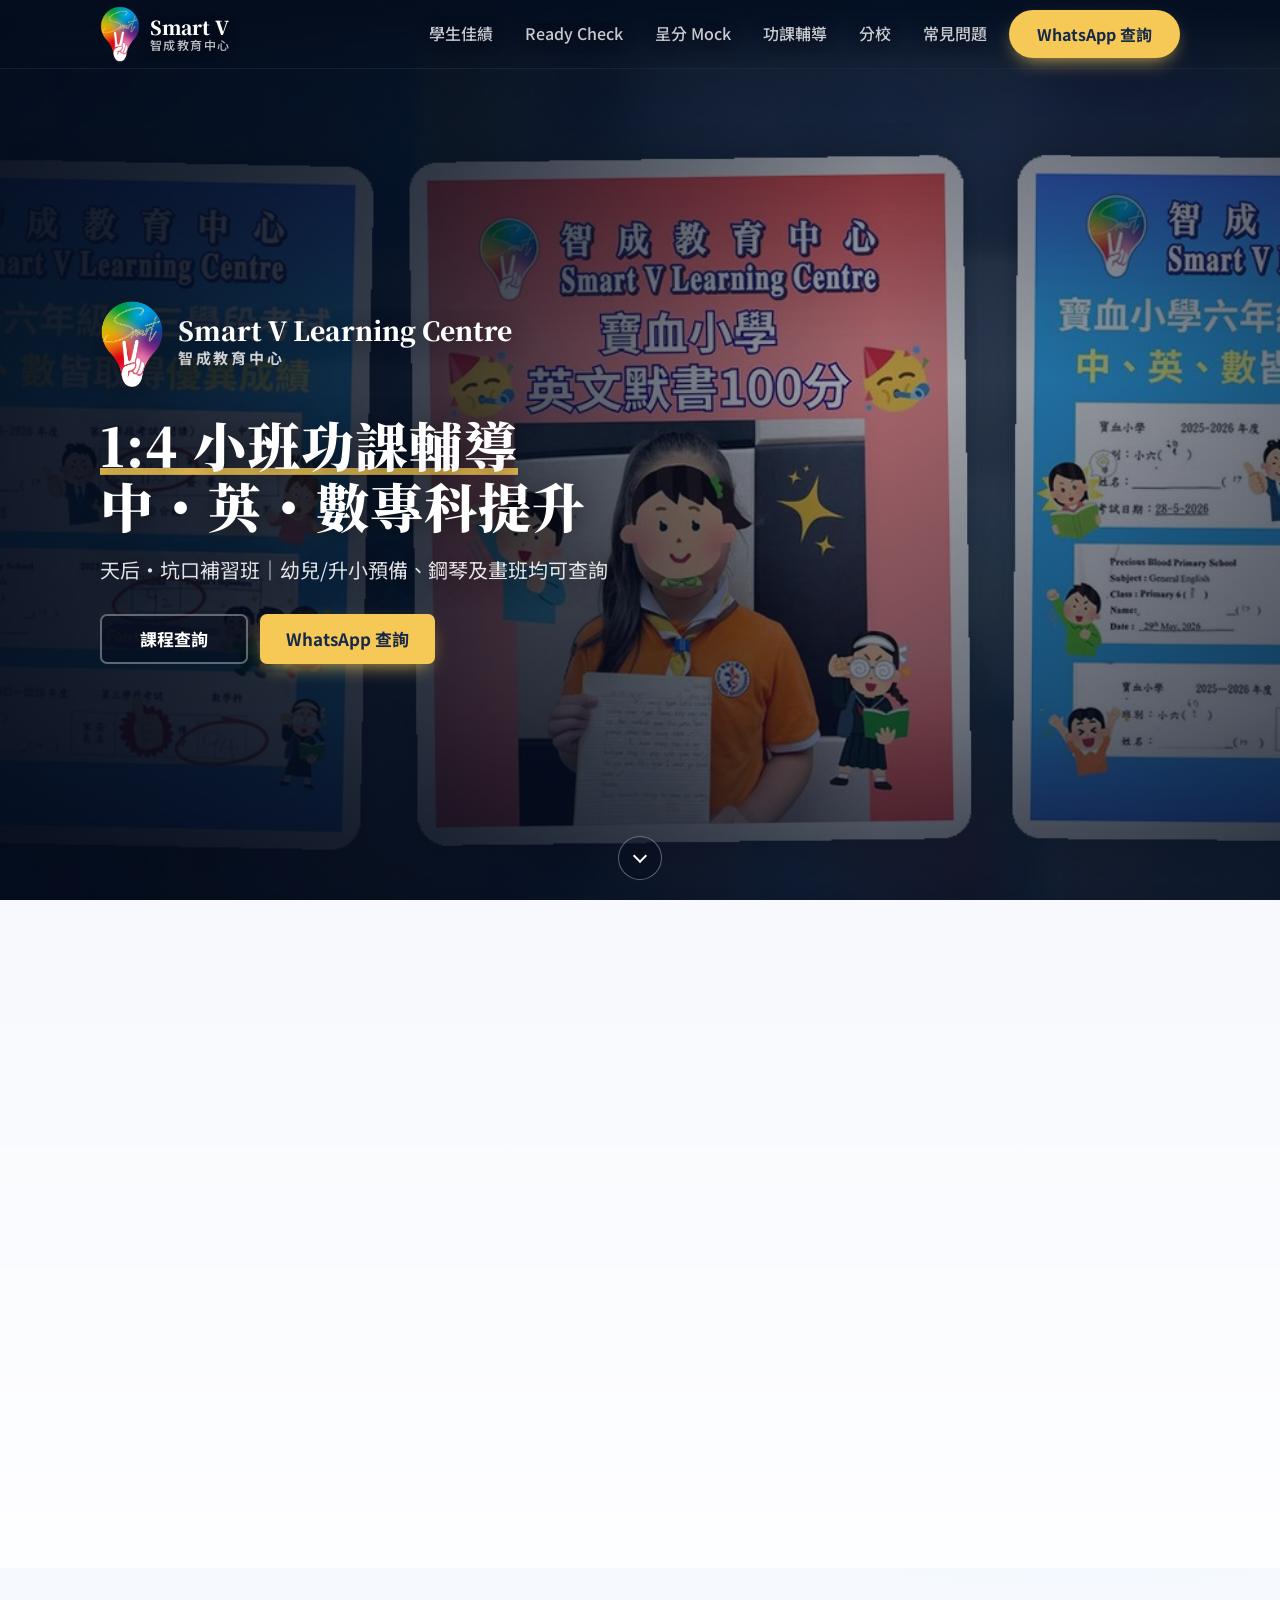
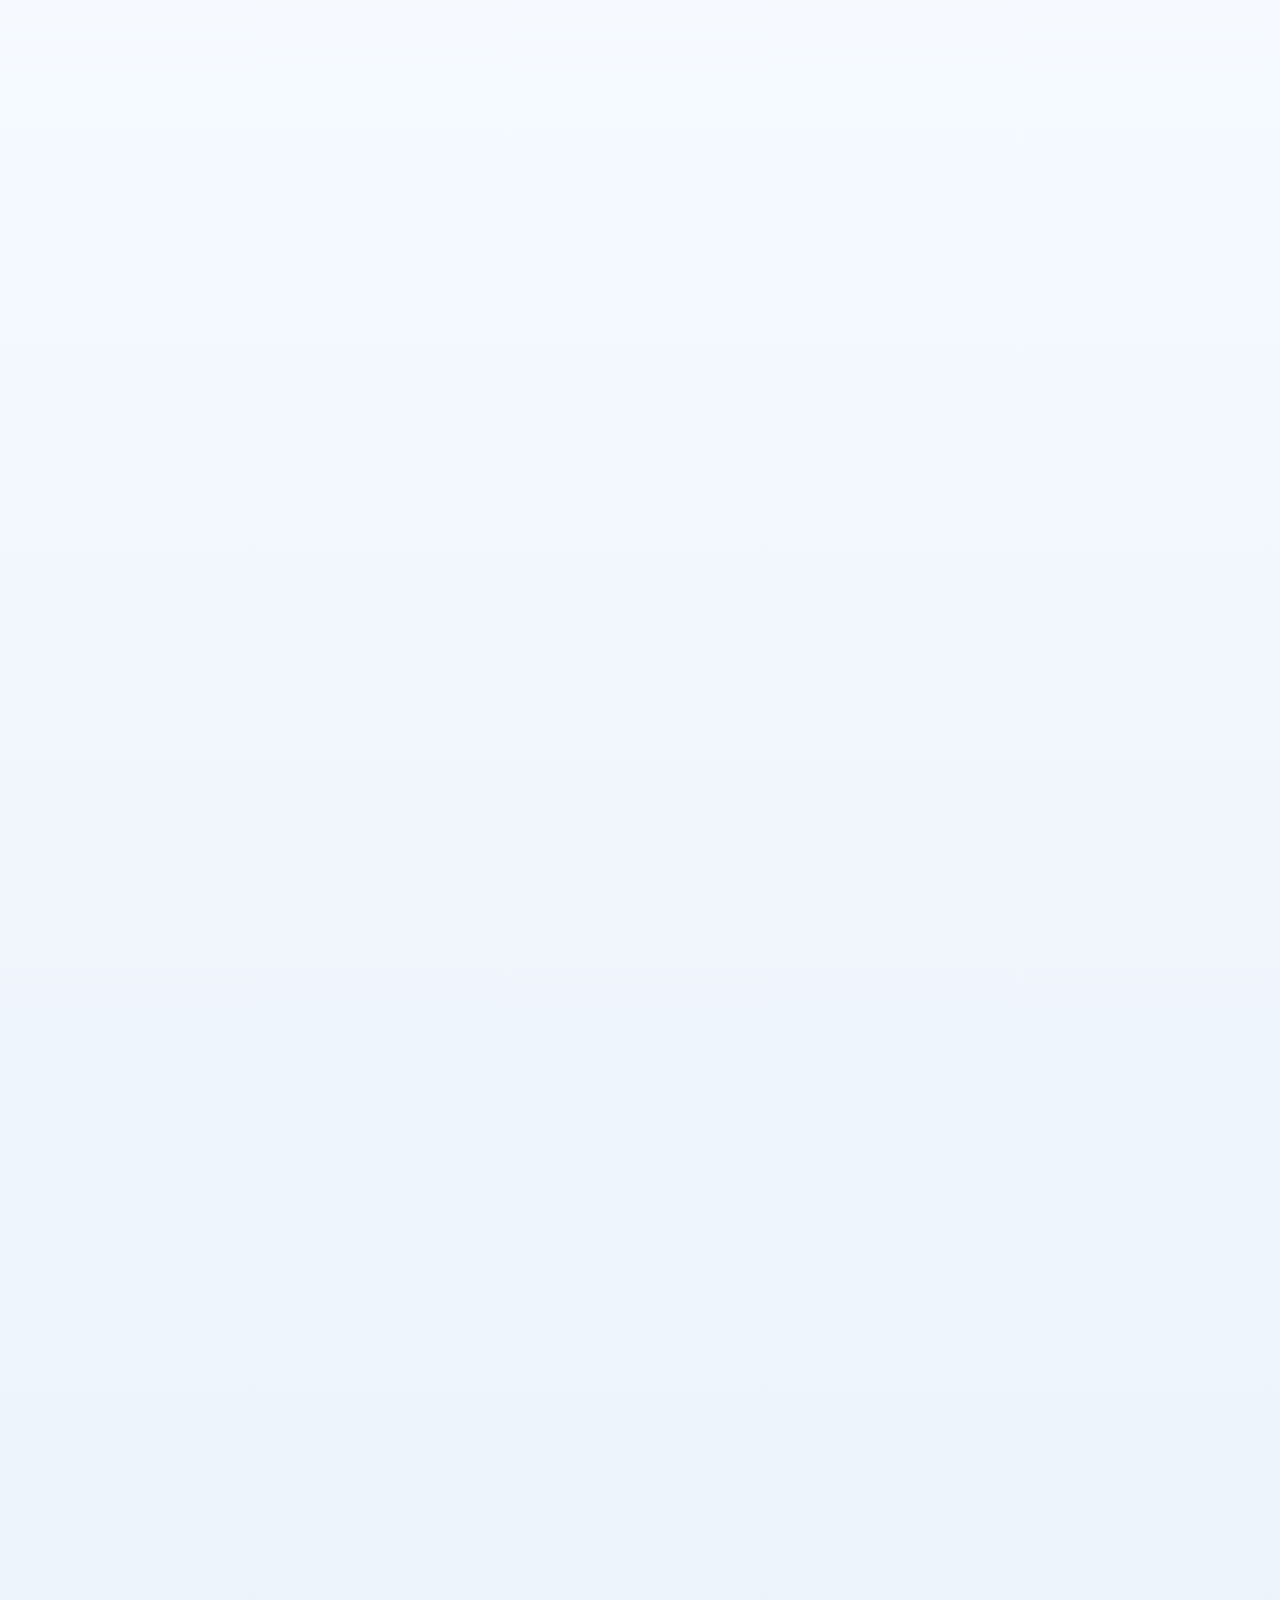
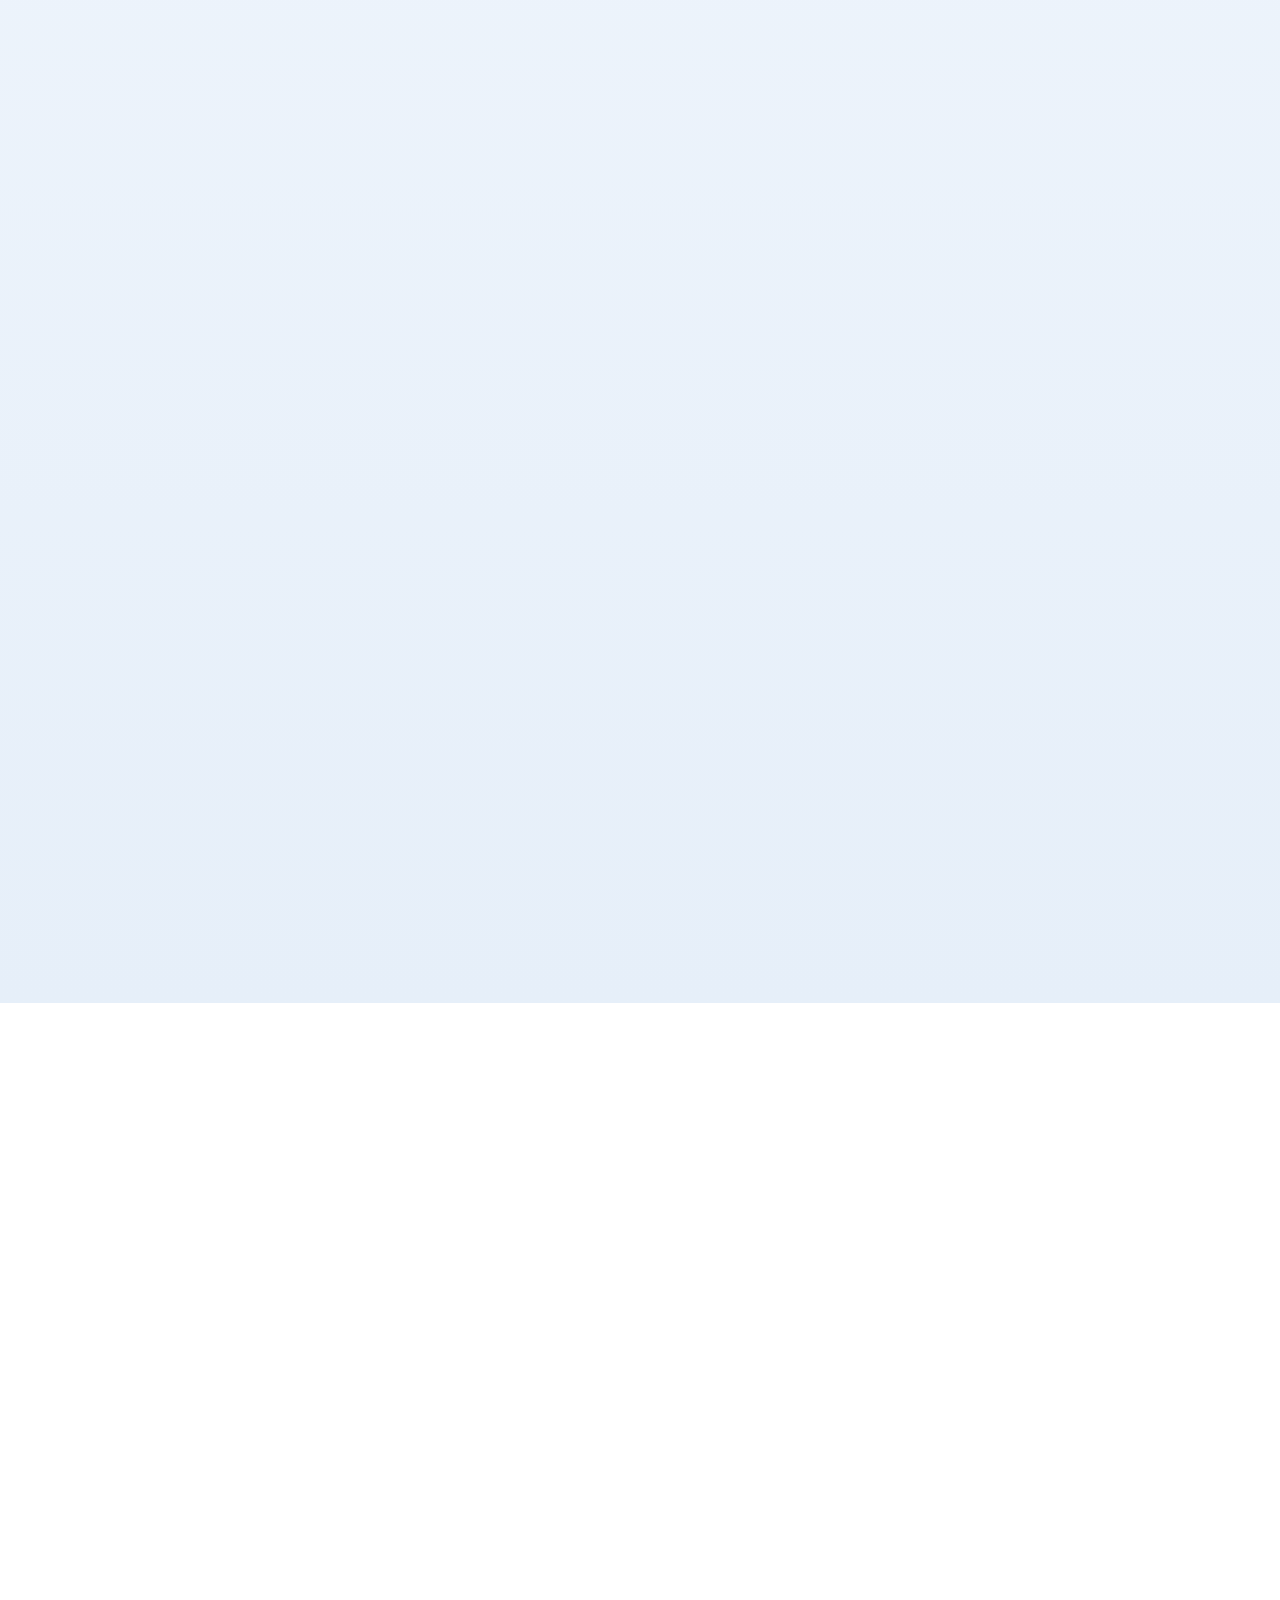
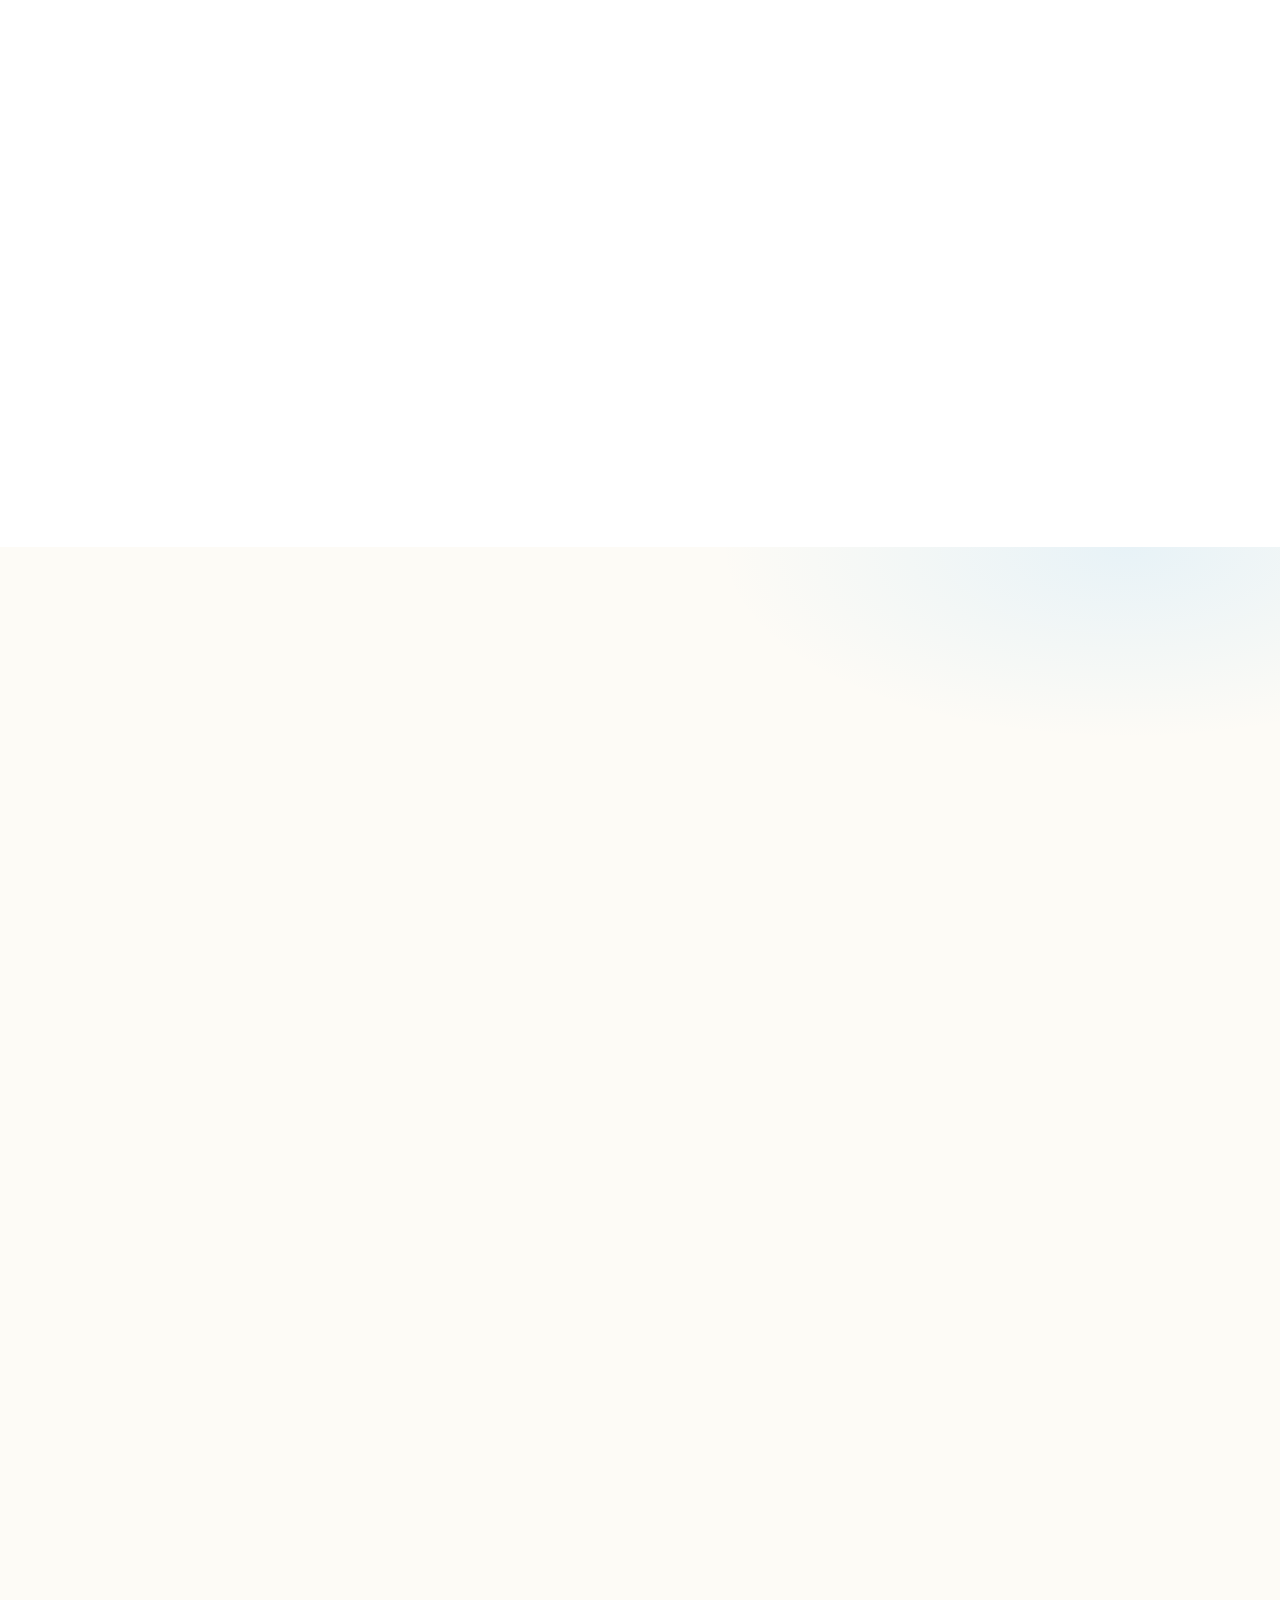
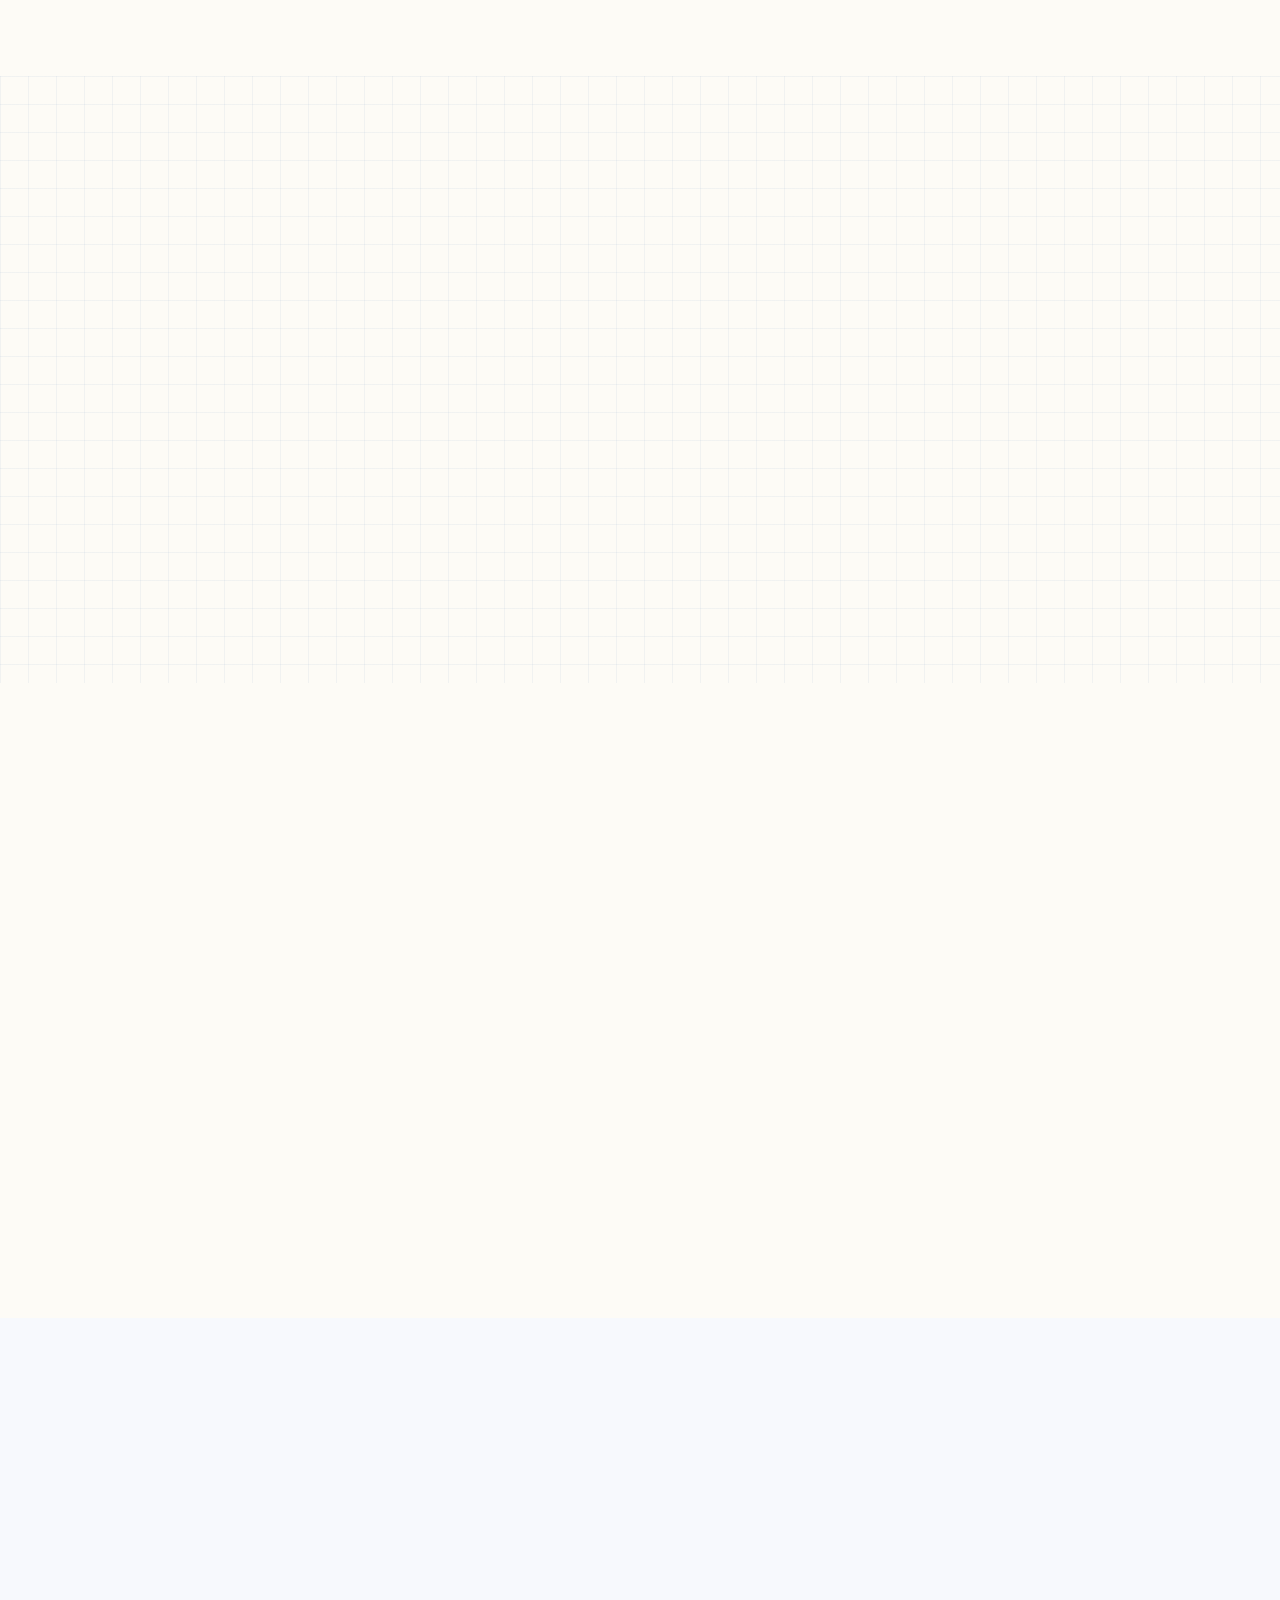
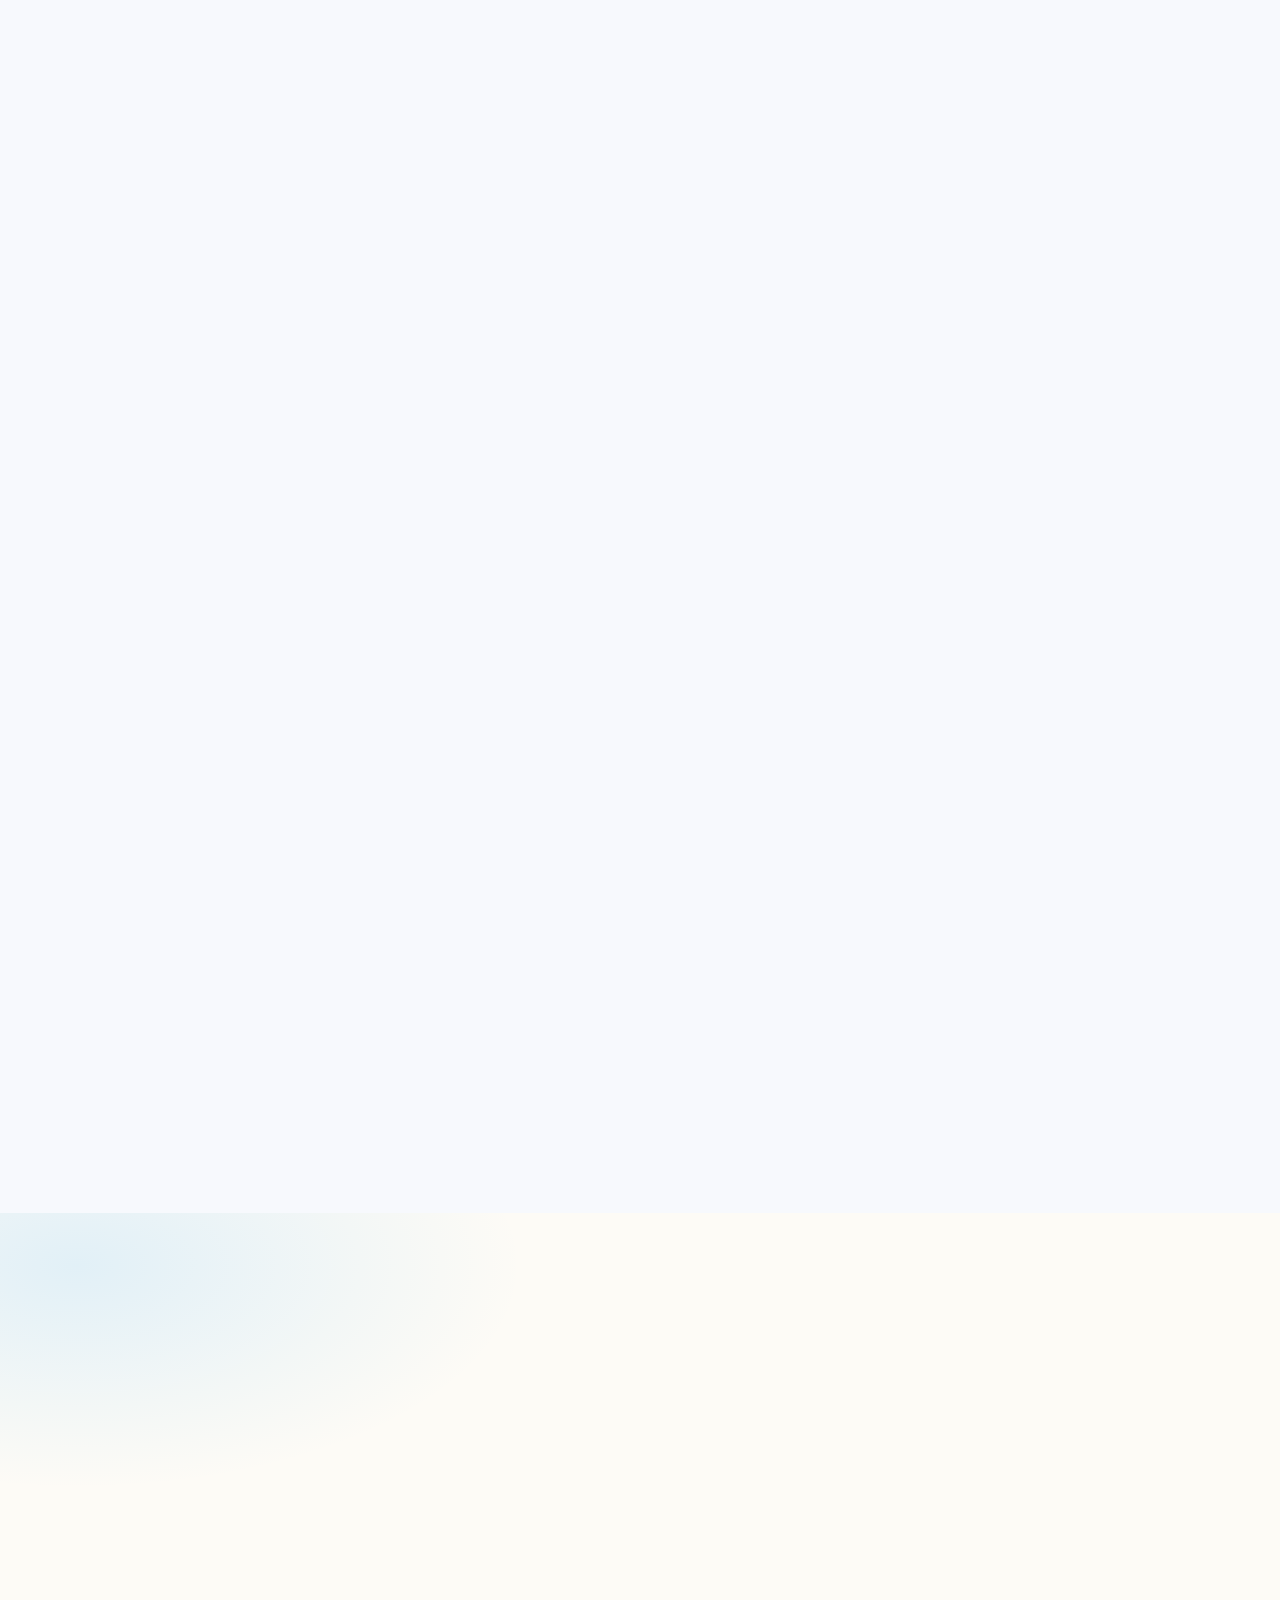
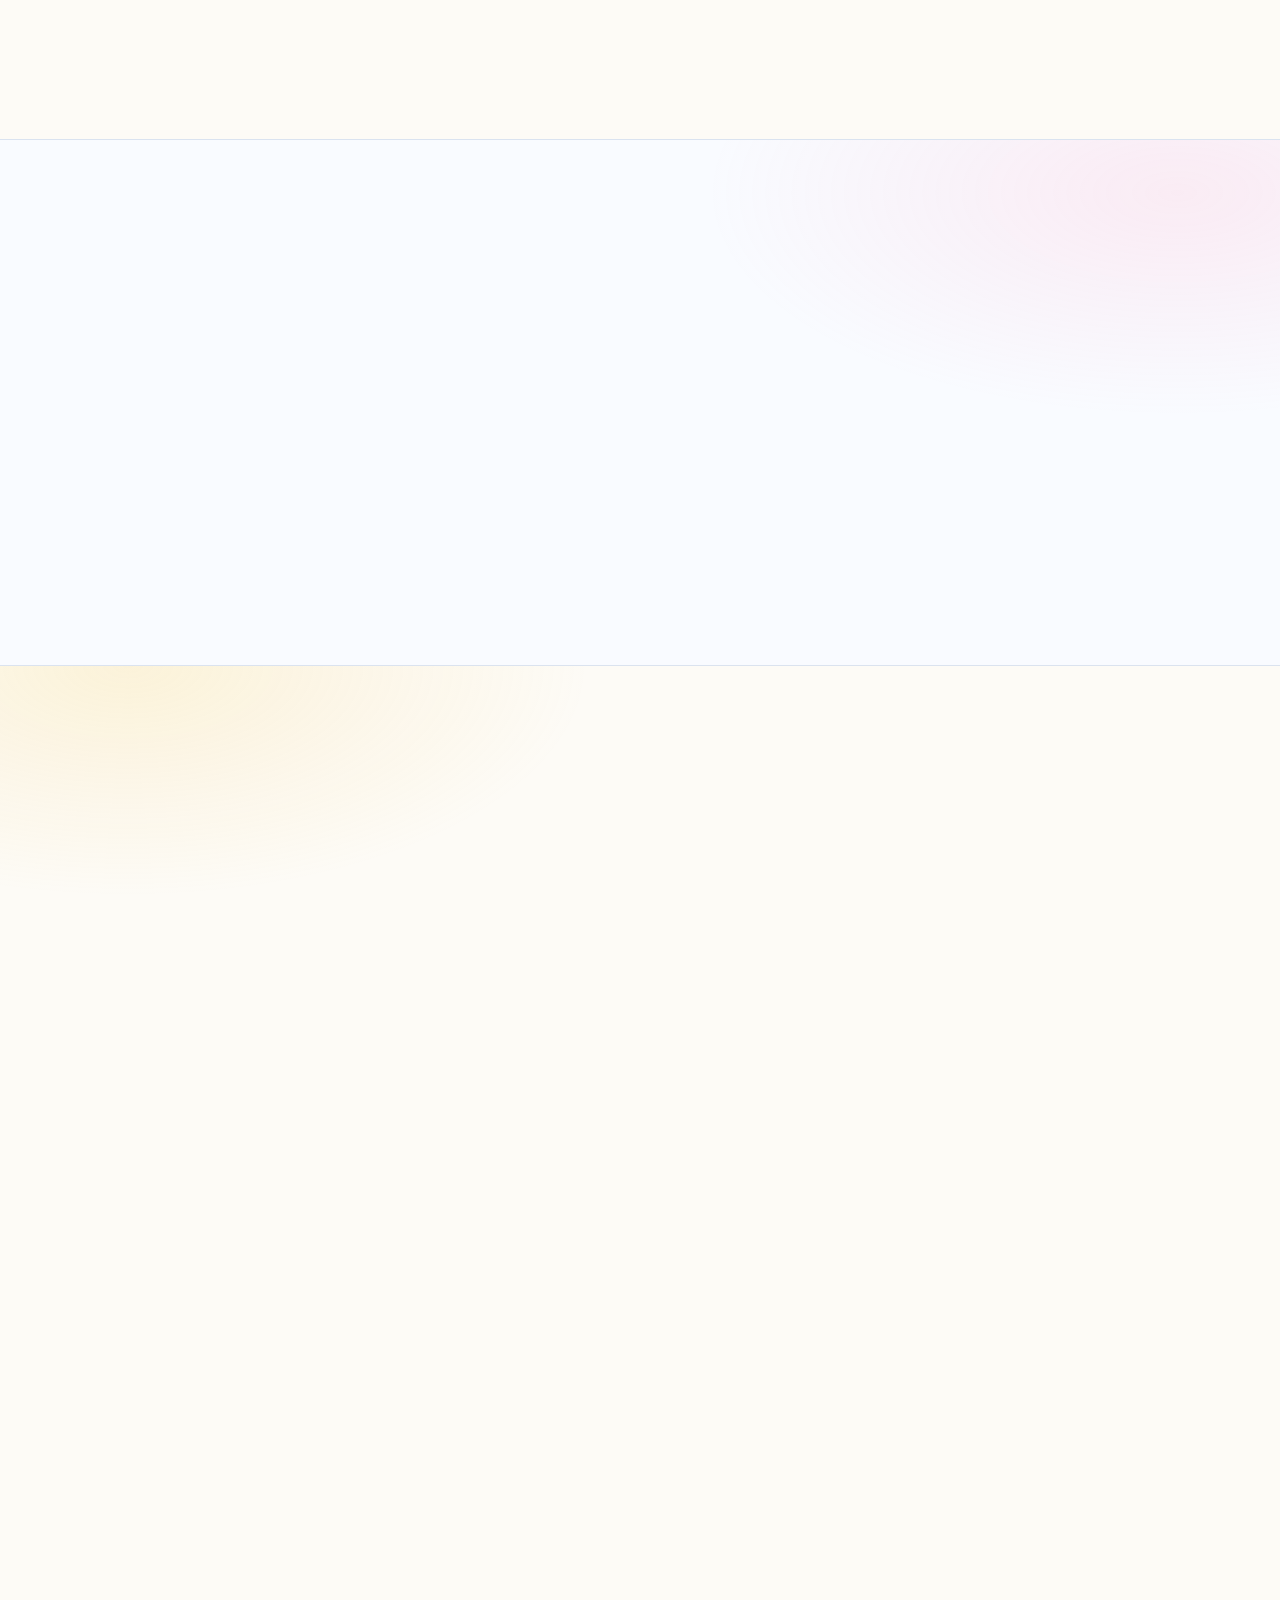
==== index.html @ 535c6827 "Blur student name in attitude testimonial" ====
<!DOCTYPE html>
<html lang="zh-Hant">
<head>
  <meta charset="UTF-8" />
  <meta http-equiv="Content-Type" content="text/html; charset=utf-8" />
  <meta name="viewport" content="width=device-width, initial-scale=1" />
  <title>天后/坑口補習社｜Smart V 智成教育中心</title>
  <meta name="description" content="天后補習社 Smart V 智成教育中心：天后、炮台山、北角及坑口 1:4 小班，小學全科功課輔導班、中英數專科、默書測驗跟進、升小銜接、呈分試 Mock 及升班 Ready Check。天后站 A2 出口 5 分鐘，家長可 WhatsApp 查詢試堂或學習力檢測。" />
  <meta name="theme-color" content="#15539e" />
  <link rel="canonical" href="https://smartv.hk/" />
  <link rel="alternate" type="text/plain" href="https://smartv.hk/llms.txt" title="Smart V LLM reference" />
  <link rel="icon" href="favicon.ico?v=logo-20260617" sizes="any" />
  <link rel="icon" type="image/png" sizes="32x32" href="favicon-32x32.png?v=logo-20260617" />
  <link rel="icon" type="image/png" sizes="16x16" href="favicon-16x16.png?v=logo-20260617" />
  <link rel="apple-touch-icon" href="apple-touch-icon.png?v=logo-20260617" />
  <meta property="og:type" content="website" />
  <meta property="og:site_name" content="Smart V 智成教育中心" />
  <meta property="og:title" content="天后/坑口補習社｜Smart V 智成教育中心" />
  <meta property="og:description" content="天后、炮台山、北角及坑口 Smart V 1:4 小班補習，跟進功課、默書測驗、中英數專科、升班 Ready Check 及呈分試 Mock。WhatsApp 即可查詢。" />
  <meta property="og:url" content="https://smartv.hk/" />
  <meta property="og:locale" content="zh_HK" />
  <meta property="og:image" content="https://smartv.hk/assets/motion/results-full-viewport-ultrasmooth-20260610-poster.jpg?v=claude-v8-20260612" />
  <meta name="twitter:card" content="summary_large_image" />
  <meta name="twitter:title" content="天后/坑口補習社｜Smart V 智成教育中心" />
  <meta name="twitter:description" content="天后、炮台山、北角及坑口 Smart V 1:4 小班補習，跟進功課、默書測驗、中英數專科、升班 Ready Check 及呈分試 Mock。WhatsApp 即可查詢。" />
  <meta name="twitter:image" content="https://smartv.hk/assets/motion/results-full-viewport-ultrasmooth-20260610-poster.jpg?v=claude-v8-20260612" />

  <link rel="preload" as="image" href="assets/motion/results-full-viewport-ultrasmooth-20260610-poster.webp?v=results-full-viewport-ultrasmooth-v1-20260610" fetchpriority="high" />
  <link rel="preconnect" href="https://fonts.googleapis.com" />
  <link rel="preconnect" href="https://fonts.gstatic.com" crossorigin />
  <link href="https://fonts.googleapis.com/css2?family=Noto+Sans+TC:wght@400;500;700&family=Noto+Serif+TC:wght@700;900&display=swap" rel="stylesheet" />
  <link rel="stylesheet" href="css/styles.css?v=privacy-20260618-0431" />
  <script type="application/ld+json">
{
    "@context": "https://schema.org",
    "@type": "EducationalOrganization",
    "name": "Smart V Learning Centre 智成教育中心",
    "alternateName": "Smart V Learning Centre",
    "url": "https://smartv.hk/",
    "logo": "https://smartv.hk/assets/logo-web.webp",
    "image": "https://smartv.hk/assets/motion/results-full-viewport-ultrasmooth-20260610-poster.jpg",
    "email": "smartvlearningcentre@gmail.com",
    "description": "天后及坑口 1:4 小班補習：中小學功課輔導班、中英數專科班、默書測驗跟進、升小銜接、升班 Ready Check、呈分試 Mock、鋼琴班及畫班。",
    "sameAs": [
        "https://www.facebook.com/share/1ERd9NnAhZ/?mibextid=wwXIfr",
        "https://www.instagram.com/smartvlearningcentre"
    ],
    "knowsAbout": [
        "小班補習",
        "中小學功課輔導",
        "中英數專科班",
        "默書測驗跟進",
        "升班 Ready Check",
        "呈分試 Mock",
        "升小預備班",
        "幼兒教育",
        "鋼琴班",
        "畫班"
    ],
    "location": [
        {
            "@type": "LocalBusiness",
            "name": "Smart V 智成教育中心（天后分校）",
            "telephone": "+85251133667",
            "url": "https://smartv.hk/#branches",
            "address": {
                "@type": "PostalAddress",
                "streetAddress": "電氣道 108 號冠貿商業大廈 5 樓 501 室",
                "addressLocality": "天后",
                "addressRegion": "香港島",
                "addressCountry": "HK"
            },
            "geo": {
                "@type": "GeoCoordinates",
                "latitude": 22.2850533,
                "longitude": 114.1918435
            },
            "areaServed": [
                "天后",
                "炮台山",
                "北角",
                "銅鑼灣",
                "大坑",
                "Tin Hau",
                "Causeway Bay",
                "Tai Hang",
                "Fortress Hill",
                "North Point"
            ],
            "@id": "https://smartv.hk/#tin-hau-branch",
            "description": "Smart V 智成教育中心天后分校，服務天后、炮台山、北角、銅鑼灣及大坑一帶小學生家庭。",
            "image": "https://smartv.hk/assets/motion/results-full-viewport-ultrasmooth-20260610-poster.jpg",
            "priceRange": "按年級及班別而定，請 WhatsApp 查詢",
            "inLanguage": "zh-Hant-HK",
            "hasMap": "https://www.google.com/maps/search/?api=1&query=%E9%A6%99%E6%B8%AF%E5%A4%A9%E5%90%8E%E9%9B%BB%E6%B0%A3%E9%81%93108%E8%99%9F%E5%86%A0%E8%B2%BF%E5%95%86%E6%A5%AD%E5%A4%A7%E5%BB%88",
            "keywords": "天后補習社, 炮台山補習, 北角小學功課輔導, 1:4 小班補習"
        },
        {
            "@type": "LocalBusiness",
            "name": "Smart V 智成教育中心（坑口分校）",
            "telephone": "+85263300447",
            "url": "https://smartv.hk/#branches",
            "address": {
                "@type": "PostalAddress",
                "streetAddress": "培成里 10 號明德商場地下 35 及 38 號舖",
                "addressLocality": "坑口",
                "addressRegion": "新界",
                "addressCountry": "HK"
            },
            "geo": {
                "@type": "GeoCoordinates",
                "latitude": 22.3172,
                "longitude": 114.2645
            },
            "areaServed": [
                "坑口",
                "將軍澳",
                "寶琳",
                "調景嶺",
                "Hang Hau",
                "Tseung Kwan O",
                "Po Lam",
                "Tiu Keng Leng"
            ],
            "@id": "https://smartv.hk/#hang-hau-branch",
            "description": "Smart V 智成教育中心坑口分校，服務坑口、將軍澳、寶琳及調景嶺一帶小學生家庭。",
            "image": "https://smartv.hk/assets/v2/new-shops.jpg",
            "priceRange": "按年級及班別而定，請 WhatsApp 查詢",
            "inLanguage": "zh-Hant-HK",
            "hasMap": "https://www.google.com/maps/search/?api=1&query=%E5%9D%91%E5%8F%A3%E5%9F%B9%E6%88%90%E9%87%8C10%E8%99%9F%E6%98%8E%E5%BE%B7%E5%95%86%E5%A0%B4",
            "keywords": "坑口補習社, 將軍澳補習, 坑口小學功課輔導, 1:4 小班補習"
        }
    ],
    "@id": "https://smartv.hk/#organization",
    "inLanguage": "zh-Hant-HK",
    "telephone": [
        "+85251133667",
        "+85263300447"
    ],
    "priceRange": "按年級及班別而定，請 WhatsApp 查詢",
    "contactPoint": [
        {
            "@type": "ContactPoint",
            "telephone": "+85251133667",
            "contactType": "customer service",
            "areaServed": [
                "天后",
                "炮台山",
                "北角",
                "銅鑼灣"
            ],
            "availableLanguage": [
                "zh-Hant",
                "en"
            ]
        },
        {
            "@type": "ContactPoint",
            "telephone": "+85263300447",
            "contactType": "customer service",
            "areaServed": [
                "坑口",
                "將軍澳",
                "寶琳",
                "調景嶺"
            ],
            "availableLanguage": [
                "zh-Hant",
                "en"
            ]
        }
    ],
    "makesOffer": [
        {
            "@type": "Offer",
            "itemOffered": {
                "@type": "Service",
                "name": "1:4 小班功課輔導"
            }
        },
        {
            "@type": "Offer",
            "itemOffered": {
                "@type": "Service",
                "name": "中英數專科班"
            }
        },
        {
            "@type": "Offer",
            "itemOffered": {
                "@type": "Service",
                "name": "升班 Ready Check"
            }
        },
        {
            "@type": "Offer",
            "itemOffered": {
                "@type": "Service",
                "name": "呈分試 Mock"
            }
        },
        {
            "@type": "Offer",
            "itemOffered": {
                "@type": "Service",
                "name": "升小預備班"
            }
        }
    ]
}
  </script>
  <script type="application/ld+json">
{
    "@context": "https://schema.org",
    "@type": "FAQPage",
    "mainEntity": [
      {
        "@type": "Question",
        "name": "一對四小班是怎樣的？",
        "acceptedAnswer": {
          "@type": "Answer",
          "text": "一位導師同時指導四位學生，每堂均可逐一跟進每位學生的功課、默書及測考重點，兼顧個別需要與課堂效率。"
        }
      },
      {
        "@type": "Question",
        "name": "收讀哪些年級？",
        "acceptedAnswer": {
          "@type": "Answer",
          "text": "K1 至中六，涵蓋幼兒班、升小預備班、中小學功課輔導班，以及中、英、數專科班。"
        }
      },
      {
        "@type": "Question",
        "name": "天后與坑口分校的課程一樣嗎？",
        "acceptedAnswer": {
          "@type": "Answer",
          "text": "兩間分校課程一致，可就近選擇天后或坑口分校；鋼琴班及畫班兩校同樣歡迎查詢。"
        }
      },
      {
        "@type": "Question",
        "name": "如何安排試堂或查詢收費？",
        "acceptedAnswer": {
          "@type": "Answer",
          "text": "時間及收費按年級與班別而定。歡迎 WhatsApp 天后分校 5113 3667 或坑口分校 6330 0447，由老師為你解答並安排合適的試堂時段。"
        }
      },
      {
        "@type": "Question",
        "name": "升班 Ready Check 適合甚麼家庭？",
        "acceptedAnswer": {
          "@type": "Answer",
          "text": "Ready Check 適合天后、炮台山、北角及坑口一帶小學生家庭，想在暑假或開學前了解閱讀、運算、默書及功課習慣上的弱項，再決定是否需要補習。"
        }
      },
      {
        "@type": "Question",
        "name": "呈分試 Mock 會做甚麼？",
        "acceptedAnswer": {
          "@type": "Answer",
          "text": "呈分試 Mock 以中、英、數、常能力診斷為主，適合 P5 至 P6 學生檢視答題習慣、時間分配及常見失分位，之後由老師建議溫習方向。"
        }
      },
      {
        "@type": "Question",
        "name": "功課輔導班會否跟進默書和測驗？",
        "acceptedAnswer": {
          "@type": "Answer",
          "text": "會。1:4 小班功課輔導除了完成功課，也會按學校範圍跟進默書、測驗及考試溫習，天后及坑口分校均可 WhatsApp 查詢。"
        }
      }
    ]
  }
  </script>
  <script type="application/ld+json">
{
    "@context": "https://schema.org",
    "@graph": [
      {
        "@type": "Service",
        "name": "天后升班 Ready Check 小學生學習力檢測",
        "serviceType": "小學生升班學習力檢測",
        "provider": {
          "@type": "EducationalOrganization",
          "name": "Smart V Learning Centre 智成教育中心",
          "url": "https://smartv.hk/"
        },
        "areaServed": [
          "天后",
          "炮台山",
          "北角",
          "坑口",
          "將軍澳"
        ],
        "url": "https://smartv.hk/#ready-check",
        "description": "為小學生在暑假或開學前檢視閱讀、運算、默書及功課習慣，協助家長了解是否需要補習或跟進。"
      },
      {
        "@type": "Service",
        "name": "天后呈分試 Mock 中英數常呈分能力診斷",
        "serviceType": "呈分試能力診斷",
        "provider": {
          "@type": "EducationalOrganization",
          "name": "Smart V Learning Centre 智成教育中心",
          "url": "https://smartv.hk/"
        },
        "areaServed": [
          "天后",
          "炮台山",
          "北角",
          "港島東",
          "坑口",
          "將軍澳"
        ],
        "url": "https://smartv.hk/#mock",
        "description": "為 P5 至 P6 學生檢視中、英、數、常答題習慣、時間分配及常見失分位，提供呈分試前溫習方向。"
      },
      {
        "@type": "Service",
        "name": "天后/炮台山/北角/坑口 1:4 小班功課輔導與默書測驗跟進",
        "serviceType": "小學功課輔導",
        "provider": {
          "@type": "EducationalOrganization",
          "name": "Smart V Learning Centre 智成教育中心",
          "url": "https://smartv.hk/"
        },
        "areaServed": [
          "天后",
          "炮台山",
          "北角",
          "坑口",
          "將軍澳"
        ],
        "url": "https://smartv.hk/#homework",
        "description": "1:4 小班跟進小學生每日功課、默書、測驗及考試溫習，天后及坑口分校均可查詢。"
      }
    ]
  }
  </script>
</head>
<body>
  <a class="skip-link" href="#main">跳至主要內容</a>

  <header class="nav" id="nav">
    <div class="container nav__inner">
      <a class="brand" href="#main" aria-label="Smart V Learning Centre 首頁">
        <img class="brand__logo" src="assets/logo-web.webp?v=claude-v7-20260610" alt="Smart V Learning Centre 標誌" width="40" height="55" />
        <span class="brand__text">Smart V<small>智成教育中心</small></span>
      </a>

      <nav class="nav__links" aria-label="主選單">
        <a href="#proof">學生佳績</a>
        <a href="#ready-check">Ready Check</a>
        <a href="#mock">呈分 Mock</a>
        <a href="#homework">功課輔導</a>
        <a href="#branches">分校</a>
        <a href="#faq">常見問題</a>
      </nav>

      <a class="btn btn--sun nav__cta" href="https://wa.me/85251133667?text=%E4%BD%A0%E5%A5%BD%EF%BC%8C%E6%88%91%E6%83%B3%E6%9F%A5%E8%A9%A2%20Smart%20V%20%E8%AA%B2%E7%A8%8B%E8%A9%B3%E6%83%85%E5%8F%8A%E8%A9%A6%E5%A0%82%E3%80%82" target="_blank" rel="noopener">WhatsApp 查詢</a>
      <button class="nav__toggle" id="navToggle" type="button" aria-label="開啟選單" aria-expanded="false" aria-controls="navMobile">
        <span></span><span></span><span></span>
      </button>
    </div>
    <span class="nav__ruler" id="navRuler" aria-hidden="true"></span>
    <div class="nav__mobile" id="navMobile">
      <a href="#proof">學生佳績</a>
      <a href="#ready-check">升班 Ready Check</a>
      <a href="#mock">呈分試 Mock</a>
      <a href="#homework">1:4 功課輔導</a>
      <a href="#branches">分校</a>
      <a href="#faq">常見問題</a>
      <a class="btn btn--sun" href="https://wa.me/85251133667?text=%E4%BD%A0%E5%A5%BD%EF%BC%8C%E6%88%91%E6%83%B3%E6%9F%A5%E8%A9%A2%20Smart%20V%20%E8%AA%B2%E7%A8%8B%E8%A9%B3%E6%83%85%E5%8F%8A%E8%A9%A6%E5%A0%82%E3%80%82" target="_blank" rel="noopener">WhatsApp 查詢</a>
    </div>
  </header>

  <main id="main">
    <!-- 1. Front page: full-viewport achievement-post strip video hero -->
    <section class="hero hero--cycle" aria-labelledby="heroTitle">
      <div class="hero__ambient hero__ambient--cycle" id="heroAmbient" aria-hidden="true">
        <video id="heroMotion" muted loop autoplay playsinline preload="metadata"
          poster="assets/motion/results-full-viewport-ultrasmooth-20260610-poster.webp?v=results-full-viewport-ultrasmooth-v1-20260610" tabindex="-1">
          <source media="(max-width: 700px)" data-src="assets/motion/results-full-viewport-mobile-ultrasmooth-20260610.mp4?v=claude-v16-20260612" type="video/mp4" />
          <source data-src="assets/motion/results-full-viewport-ultrasmooth-20260610.mp4?v=claude-v8-20260612" type="video/mp4" />
        </video>
        <div class="hero__veil"></div>
      </div>

      <div class="container hero__grid hero__grid--single">
        <div class="hero__copy hero__copy--overlay">
          <div class="hero__brand-lockup" data-hero>
            <img class="hero__logo" src="assets/logo-web.webp?v=claude-v7-20260610" alt="Smart V Learning Centre 智成教育中心標誌" width="88" height="121" />
            <div class="hero__brand-copy">
              <p>Smart V Learning Centre</p>
              <strong>智成教育中心</strong>
            </div>
          </div>
          <div class="hero__course-info" data-hero>
            <h1 id="heroTitle" class="hero__title">
              <span class="u-sweep">1:4 小班功課輔導</span><br />中・英・數專科提升
            </h1>
            <p>天后・坑口補習班｜幼兒/升小預備、鋼琴及畫班均可查詢</p>
          </div>
          <div class="hero__actions" data-hero>
            <a class="btn btn--ghost btn--lg" href="#programmes">課程查詢</a>
            <a class="btn btn--sun btn--lg" href="https://wa.me/85251133667?text=%E4%BD%A0%E5%A5%BD%EF%BC%8C%E6%88%91%E6%83%B3%E6%9F%A5%E8%A9%A2%20Smart%20V%20%E8%AA%B2%E7%A8%8B%E8%A9%B3%E6%83%85%E5%8F%8A%E8%A9%A6%E5%A0%82%E3%80%82" target="_blank" rel="noopener">WhatsApp 查詢</a>
          </div>
        </div>
      </div>

      <a class="hero__cue" href="#proof" aria-label="向下瀏覽學生佳績"><span></span></a>
    </section>

<!-- 1b. Citable answer for AI and parent search -->
<section class="answer-strip" id="smartv-answer" aria-labelledby="smartvAnswerTitle">
  <div class="container">
    <div class="answer-card" data-reveal>
      <div>
        <p class="kicker">家長快速答案</p>
        <h2 id="smartvAnswerTitle">Smart V 是甚麼？</h2>
      </div>
      <p class="answer-card__text">Smart V 智成教育中心在天后及坑口提供 1:4 小班小學全科功課輔導班、中英數專科、默書測驗跟進、升小銜接、呈分試預備及升班 Ready Check。天后分校（天后站 A2 出口 5 分鐘）服務天后、炮台山、北角、銅鑼灣及大坑一帶家庭；坑口分校服務將軍澳區。家長可 WhatsApp 查詢試堂或預約學習力檢測。</p>
      <a class="btn btn--blue" href="https://wa.me/85251133667?text=%E4%BD%A0%E5%A5%BD%EF%BC%8C%E6%88%91%E6%83%B3%E9%A0%90%E7%B4%84%20Smart%20V%20Ready%20Check%20%E6%88%96%E8%A9%A6%E5%A0%82%E3%80%82" target="_blank" rel="noopener">WhatsApp 預約 Ready Check</a>
    </div>
  </div>
</section>

    <!-- 2. Proof — classroom chalkboard 佳績牆 -->
    <section class="section proof chalk-scene" id="proof" aria-labelledby="proofTitle">
      <div class="container">
        <p class="sr-only">學生佳績</p>
        <div class="chalkboard">
          <div class="chalkboard__inner">
            <h2 id="proofTitle" class="chalk-title">佳績牆</h2>
            <p class="chalk-hint">輕按相片即可放大查看佳績</p>

            <div class="board-grid">
              <div class="board-col board-col--stars">
                <p class="chalk-label">★ 本月之星</p>
                <div class="stars">
                  <figure class="star-card">
                    <span class="star-card__magnet" aria-hidden="true"></span>
                    <button class="zoomable" type="button" data-gallery="proof" aria-label="放大檢視：天后分校本月之星，P6 第三學段中英數接近滿分">
                      <img src="[data-uri]" data-src="assets/v2/proof-latest.jpg?v=claude-v10-20260612" alt="天后分校本月之星：P6 學生第三學段考試中英數三科接近滿分佳績海報" loading="lazy" fetchpriority="low" decoding="async" width="720" height="900" />
                    </button>
                    <figcaption>
                      <span class="chip chip--blue star-card__branch">天后分校</span>
                      <strong>P6・第三學段考試</strong>
                      <span>中・英・數三科接近滿分</span>
                    </figcaption>
                  </figure>
                  <figure class="star-card">
                    <span class="star-card__magnet" aria-hidden="true"></span>
                    <button class="zoomable" type="button" data-gallery="proof" aria-label="放大檢視：坑口分校本月之星，英文默書 100 分">
                      <img src="[data-uri]" data-src="assets/v2/proof-dictation.jpg?v=claude-v10-20260612" alt="坑口分校本月之星：學生英文默書一百分佳績海報" loading="lazy" fetchpriority="low" decoding="async" width="640" height="800" />
                    </button>
                    <figcaption>
                      <span class="chip chip--sun star-card__branch">坑口分校</span>
                      <strong>英文默書 100 分</strong>
                      <span>小班貼身跟進串字弱點</span>
                    </figcaption>
                  </figure>
                </div>
              </div>

              <div class="board-col board-col--past">
                <p class="chalk-label">往期佳績</p>
                <div class="past">
                  <figure class="result-card result-card--sm">
                    <button class="zoomable" type="button" data-gallery="proof" aria-label="放大檢視：中英數佳績合集">
                      <img src="[data-uri]" data-src="assets/v2/proof-triple.jpg?v=claude-v10-20260612" alt="學生中英數佳績合集海報" loading="lazy" fetchpriority="low" decoding="async" width="640" height="800" />
                    </button>
                    <figcaption><strong>考試成績穩步提升</strong></figcaption>
                  </figure>
                  <figure class="result-card result-card--sm">
                    <button class="zoomable" type="button" data-gallery="proof" aria-label="放大檢視：多科佳績合集">
                      <img src="[data-uri]" data-src="assets/v2/results-collection.jpg?v=claude-v10-20260612" alt="智成教育中心學生佳績合集海報：常識科100分、數學科94分、中文閱讀98.5分等真實成績" loading="lazy" fetchpriority="low" decoding="async" width="723" height="997" />
                    </button>
                    <figcaption><strong>多科佳績合集</strong></figcaption>
                  </figure>
                </div>
                <a class="chalk-more" href="https://www.instagram.com/smartvlearningcentre" target="_blank" rel="noopener">更多學生佳績持續更新中，按此查看更多 →</a>
              </div>
            </div>
          </div>

          <div class="chalk-tray" aria-hidden="true">
            <span class="tray-eraser"></span>
            <span class="tray-chalk tray-chalk--w"></span>
            <span class="tray-chalk tray-chalk--y"></span>
            <span class="tray-chalk tray-chalk--w"></span>
          </div>
        </div>

        <div class="proof__cta" data-reveal>
          <p>想了解子女的學習潛力？歡迎 WhatsApp 與老師詳談。</p>
          <a class="btn btn--sun" href="#contact">查詢試堂安排</a>
        </div>
      </div>
    </section>

    <!-- 2c. Why choose us -->
    <section class="section why" id="why">
      <div class="container">
        <header class="section__head" data-reveal>
          <p class="kicker">為何選擇我們</p>
          <h2 class="section__title">十三年功課班經驗，<em class="mark">因材施教</em>。</h2>
          <p class="section__lead">本中心具有十三年經營功課班的經驗，主要為學生提供功課輔導，以及默書、測驗、考試溫習等全方位服務。中心導師均經面試篩選，具備十足耐性與教學熱誠，鼓勵學生獨立思考，自行解決功課中的難題。</p>
        </header>

        <div class="why__points" data-reveal-group>
          <article class="why-card" data-reveal-item>
            <p class="why-card__stat">13<span>年</span></p>
            <h3>功課班經驗</h3>
            <p>專注功課輔導、默書測考及考試溫習，全方位跟進每位學生的學習進度。</p>
          </article>
          <article class="why-card" data-reveal-item>
            <p class="why-card__stat why-card__stat--text">因材施教</p>
            <h3>度身訂造教材</h3>
            <p>針對不同學生提供不同教材；導師耐心引導，鼓勵獨立思考、自行解難。</p>
          </article>
          <article class="why-card" data-reveal-item>
            <p class="why-card__stat why-card__stat--time">15:30–19:30</p>
            <h3>功課班時間（一至五）</h3>
            <p>星期一至五下午時段，可任選其中 <strong>2 小時</strong>上課。</p>
          </article>
        </div>

        <div class="schools" data-reveal>
          <h3 class="schools__title">我們的學生來自區內名校</h3>
          <div class="school-group school-group--primary">
            <p class="school-group__label">🏫 小學</p>
            <ul class="school-list">
              <li>喇沙小學</li>
              <li>英華小學</li>
              <li>番禺會所華仁小學</li>
              <li>高主教書院（小學部）</li>
              <li>聖若瑟小學</li>
              <li>聖羅撒學校</li>
              <li>嘉諾撒聖芳濟各小學</li>
              <li>聖芳濟各英文小學（深水埗）</li>
              <li>香港嘉諾撒學校</li>
              <li>聖公會聖雅各小學</li>
              <li>軒尼詩道官立小學</li>
              <li>軒尼詩道官立小學（銅鑼灣）</li>
              <li>寶血小學</li>
              <li>北角衞理小學</li>
              <li>丹拿山循道學校</li>
              <li>北角官立小學（雲景道）</li>
              <li>聖公會聖米迦勒小學</li>
              <li>保良局馮晴紀念小學</li>
              <li>順德聯誼總會梁潔華小學</li>
              <li>將軍澳天主教小學</li>
            </ul>
          </div>
          <div class="school-group school-group--secondary">
            <p class="school-group__label">🏫 中學</p>
            <ul class="school-list">
              <li>嘉諾撒聖芳濟各書院</li>
              <li>中國婦女會中學</li>
              <li>聖馬可中學</li>
              <li>景嶺書院</li>
              <li>張祝珊英文中學</li>
              <li>嘉諾撒聖心書院</li>
              <li>筲箕灣官立中學</li>
              <li>聖公會鄧肇堅中學</li>
              <li>迦密主恩中學</li>
              <li>聖傑靈女子中學</li>
              <li>宣道會宣基中學</li>
              <li>播道書院</li>
              <li>仁濟醫院王華湘中學</li>
              <li class="school-list__more">及其他</li>
            </ul>
          </div>
          <p class="schools__note">期待你的子女加入我們的大家庭。</p>
        </div>
      </div>
    </section>

    <!-- Parent testimonials (real text → SEO/GEO crawlable; student names omitted) -->
    <section class="section testimonials" id="reviews" aria-labelledby="reviewsTitle">
      <div class="container">
        <header class="section__head" data-reveal>
          <p class="kicker">家長見證</p>
          <h2 class="section__title" id="reviewsTitle">家長親述，<em class="mark">成績說話</em>。</h2>
          <p class="section__lead">以下為家長透過 WhatsApp 分享的真實回饋，學生姓名從略。</p>
        </header>

        <div class="testi-grid" data-reveal-group>
          <article class="testi-card" data-reveal-item>
            <p class="testi-card__badge">數學小測 48 / 50</p>
            <blockquote class="testi-card__quote">「嘩咁勁！快啲讚到佢上天花板！」</blockquote>
            <p class="testi-card__result">全級最高分（全級最高 43 分）</p>
            <p class="testi-card__author">— 小二家長</p>
            <button class="testi-card__proof zoomable" type="button" data-gallery="reviews" aria-label="查看真實家長 WhatsApp 對話：數學小測 48/50">
              <img src="[data-uri]" data-src="assets/reviews/review-math48.jpg" alt="真實家長 WhatsApp 對話：小二數學小測 48/50，全級最高（全級最高 43 分）" loading="lazy" fetchpriority="low" decoding="async" />
              <span class="testi-card__proof-tag">🔍 真實 WhatsApp 截圖</span>
            </button>
          </article>

          <article class="testi-card" data-reveal-item>
            <p class="testi-card__badge">數學 98 分</p>
            <blockquote class="testi-card__quote">「數學 98 分呀！簡直係光宗耀祖，開心！」</blockquote>
            <p class="testi-card__result">測考全面進步</p>
            <p class="testi-card__author">— 家長</p>
            <button class="testi-card__proof zoomable" type="button" data-gallery="reviews" aria-label="查看真實家長 WhatsApp 對話：數學 98 分">
              <img src="[data-uri]" data-src="assets/reviews/review-math98.jpg" alt="真實家長 WhatsApp 對話：數學 98 分，光宗耀祖" loading="lazy" fetchpriority="low" decoding="async" />
              <span class="testi-card__proof-tag">🔍 真實 WhatsApp 截圖</span>
            </button>
          </article>

          <article class="testi-card" data-reveal-item>
            <p class="testi-card__badge">中文閱讀進步 28 分</p>
            <blockquote class="testi-card__quote">「進步 28分 😱🤣」</blockquote>
            <p class="testi-card__result">由 60.5 分升至 88.5 分</p>
            <p class="testi-card__author">— 小一家長</p>
            <button class="testi-card__proof zoomable" type="button" data-gallery="reviews" aria-label="查看真實家長 WhatsApp 對話：中文閱讀進步 28 分">
              <img src="[data-uri]" data-src="assets/reviews/review-chinese-progress28.jpg" alt="真實家長 WhatsApp 對話：小一中文閱讀由 60.5 分升至 88.5 分，進步 28 分，學生姓名已模糊處理" loading="lazy" fetchpriority="low" decoding="async" />
              <span class="testi-card__proof-tag">🔍 真實 WhatsApp 截圖</span>
            </button>
          </article>

          <article class="testi-card" data-reveal-item>
            <p class="testi-card__badge">由抗拒到主動做功課</p>
            <blockquote class="testi-card__quote">「班主任話佢做功課叻咗、主動咗，無以前咁抗拒……實在太大進步，真係多謝晒老師！」</blockquote>
            <p class="testi-card__result">學習態度大轉變</p>
            <p class="testi-card__author">— 功課班家長</p>
            <button class="testi-card__proof zoomable" type="button" data-gallery="reviews" aria-label="查看真實家長 WhatsApp 對話：由抗拒到主動做功課">
              <img src="[data-uri]" data-src="assets/reviews/review-attitude.jpg?v=blur-20260619" alt="真實家長 WhatsApp 對話：學生由抗拒到主動做功課，學習態度大進步，學生姓名已模糊處理" loading="lazy" fetchpriority="low" decoding="async" />
              <span class="testi-card__proof-tag">🔍 真實 WhatsApp 截圖</span>
            </button>
          </article>

          <article class="testi-card" data-reveal-item>
            <p class="testi-card__badge">中文 87 分・數學合格</p>
            <blockquote class="testi-card__quote">「勁！我未見過佢數學合格……真係好大進步，中文卷二都高分！」</blockquote>
            <p class="testi-card__result">由不合格到合格，中文高分</p>
            <p class="testi-card__author">— 小一家長</p>
            <button class="testi-card__proof zoomable" type="button" data-gallery="reviews" aria-label="查看真實家長 WhatsApp 對話：數學合格、中文 87 分">
              <img src="[data-uri]" data-src="assets/reviews/review-chinese87.jpg" alt="真實家長 WhatsApp 對話：小一數學由不合格到合格，中文 87 分" loading="lazy" fetchpriority="low" decoding="async" />
              <span class="testi-card__proof-tag">🔍 真實 WhatsApp 截圖</span>
            </button>
          </article>

          <article class="testi-card" data-reveal-item>
            <p class="testi-card__badge">鋼琴持續進步</p>
            <blockquote class="testi-card__quote">「你和你教出來的學生出類拔萃，真棒！她能持續學鋼琴，都是你的悉心引導，多謝你！」</blockquote>
            <p class="testi-card__result">悉心引導，培養恆心</p>
            <p class="testi-card__author">— 鋼琴班家長</p>
            <button class="testi-card__proof zoomable" type="button" data-gallery="reviews" aria-label="查看真實家長 WhatsApp 對話：鋼琴持續進步">
              <img src="[data-uri]" data-src="assets/reviews/review-piano.jpg?v=blur-20260616" alt="真實家長 WhatsApp 對話：鋼琴持續進步，老師悉心引導" loading="lazy" fetchpriority="low" decoding="async" />
              <span class="testi-card__proof-tag">🔍 真實 WhatsApp 截圖</span>
            </button>
          </article>
        </div>

        <p class="testi-note" data-reveal>真實家長回饋・學生姓名從略。想成為下一個進步故事？<a href="#contact">WhatsApp 查詢</a></p>
      </div>
    </section>

    <!-- 3. Method -->
    <section class="section method" id="method">
      <div class="container">
        <header class="section__head" data-reveal>
          <p class="kicker">教學方式</p>
          <h2 class="section__title">不靠催谷，<em class="mark mark--pink">貴在貼身跟進</em>。</h2>
          <p class="section__lead">Smart V 的定位清晰：為家長分擔「每日功課與考前壓力」，同時讓學生清楚知道弱點所在，以及改善的下一步。</p>
        </header>

        <ol class="steps" data-reveal-group>
          <li class="step" data-reveal-item>
            <span class="step__num" aria-hidden="true">01</span>
            <h3>先睇學校進度</h3>
            <p>了解年級、學校課程及近期默書測驗範圍，不會以單一套教材套用於所有學生。</p>
          </li>
          <li class="step" data-reveal-item>
            <span class="step__num" aria-hidden="true">02</span>
            <h3>再拆學習弱點</h3>
            <p>串字、閱讀理解、運算、應用題逐一拆解，化為切實可行的溫習清單。</p>
          </li>
          <li class="step" data-reveal-item>
            <span class="step__num" aria-hidden="true">03</span>
            <h3>儲起考試力</h3>
            <p>完成功課只是基本；目標是讓學生於測考前懂得如何溫習、如何作答、如何避免重複犯錯。</p>
          </li>
        </ol>
      </div>
    </section>

    <!-- 3b. Brand band: official Smart V banner artwork (user reference photo 02) -->
    <section class="section brand-band" id="brand" aria-labelledby="brandTitle">
      <img class="brand-band__art" src="[data-uri]" data-src="assets/references/smartv-reference-photo-02-background-crop.jpg?v=claude-v7-20260610" alt="Smart V 官方品牌插畫：戴四方帽的學生開心舉手，旁邊有鋼琴、圖書、畫筆及校舍" loading="lazy" fetchpriority="low" decoding="async" width="1177" height="655" />
      <div class="container brand-band__inner">
        <div class="brand-band__card" data-reveal="left">
          <p class="kicker">關於 Smart V</p>
          <h2 id="brandTitle" class="section__title">熟悉的 Smart V，<br />學術以外，還有<em class="mark mark--pink">音樂與美術</em>。</h2>
          <p class="section__lead">這是 Smart V 一直採用的品牌插畫：除了每日跟進功課、默書與測考，還設有鋼琴班及畫班，讓孩子學得踏實，也學得開心。</p>
          <ul class="brand-band__chips" aria-label="Smart V 學習範疇">
            <li class="chip chip--blue">學術跟進</li>
            <li class="chip chip--sun">音樂・鋼琴</li>
            <li class="chip chip--pink">美術・畫班</li>
          </ul>
        </div>
      </div>
    </section>

    <!-- 4. Programmes -->
    <section class="section programmes" id="programmes">
      <div class="container">
        <header class="section__head" data-reveal>
          <p class="kicker">課程</p>
          <h2 class="section__title">由日常功課到考試衝刺，<br />一條龍跟進。</h2>
          <p class="section__lead">時間及收費按年級及班別而定，建議透過 WhatsApp 提供子女年級及需要，老師將建議合適的安排。</p>
        </header>

        <article class="flagship" data-reveal>
          <figure class="flagship__media">
            <button class="zoomable" type="button" aria-label="放大睇：學生佳績合集海報">
              <img src="[data-uri]" data-src="assets/v2/results-collection.jpg?v=claude-v10-20260612" alt="智成教育中心學生佳績合集海報：常識科100分、數學科94分、中文閱讀98.5分等真實成績" loading="lazy" fetchpriority="low" decoding="async" width="723" height="997" />
            </button>
          </figure>
          <div class="flagship__body">
            <p class="tag">旗艦課程・小一至中學</p>
            <h3>中小學功課輔導班</h3>
            <p>每日功課、默書、測驗及考試前溫習一併處理；老師按學校進度為學生補底，避免臨近考試才發現問題。</p>
            <ul>
              <li>1:4 小班，照顧每位學生</li>
              <li>按學生進度安排溫習</li>
              <li>天后及坑口均設課堂</li>
            </ul>
            <a class="btn btn--blue" href="#contact">查詢時間及收費</a>
          </div>
        </article>

        <div class="prog-list" data-reveal-group>
          <a class="prog-row" href="#contact" data-reveal-item>
            <img src="[data-uri]" data-src="assets/v2/proof-dictation.jpg?v=claude-v7-20260610" alt="中英數專科班，學生英文默書一百分海報" loading="lazy" fetchpriority="low" decoding="async" width="640" height="800" />
            <div class="prog-row__body">
              <p class="tag tag--blue">專科提升</p>
              <h3>中・英・數專科班</h3>
              <p>針對弱項拆解，鞏固概念、操練題型、跟進改正；適合考前衝刺或長期補底。</p>
            </div>
            <span class="prog-row__arrow" aria-hidden="true">→</span>
          </a>
          <a class="prog-row" href="#contact" data-reveal-item>
            <img src="[data-uri]" data-src="assets/v2/early-years.jpg?v=claude-v7-20260610" alt="幼兒班及升小預備班課程海報" loading="lazy" fetchpriority="low" decoding="async" width="640" height="800" />
            <div class="prog-row__body">
              <p class="tag tag--pink">K1 至 K3</p>
              <h3>幼兒班 / 升小預備班</h3>
              <p>訓練專注力、課堂常規、執筆寫字及中英語文基礎，輕鬆銜接小一。</p>
            </div>
            <span class="prog-row__arrow" aria-hidden="true">→</span>
          </a>
          <a class="prog-row" href="#contact" data-reveal-item>
            <img src="[data-uri]" data-src="assets/v2/summer-camp.jpg?v=claude-v7-20260610" alt="2026 暑期日營課程海報" loading="lazy" fetchpriority="low" decoding="async" width="640" height="800" />
            <div class="prog-row__body">
              <p class="tag tag--sun">暑期・興趣</p>
              <h3>2026 暑期日營・鋼琴班・畫班</h3>
              <p>學術時段配合音樂、美術興趣課，暑假維持學習節奏，同時培養創意及自信。</p>
            </div>
            <span class="prog-row__arrow" aria-hidden="true">→</span>
          </a>
        </div>
      </div>
    </section>

<!-- 4b. Long-tail GEO offers for parent search -->
<section class="section geo-section geo-section--ready" id="ready-check" aria-labelledby="readyCheckTitle">
  <div class="container geo-layout">
    <div class="geo-copy" data-reveal>
      <p class="kicker">升班 Ready Check</p>
      <h2 id="readyCheckTitle" class="section__title">升班 Ready Check：小學生學習力檢測</h2>
      <p class="section__lead">暑假未必一定要補習，但最好先知道閱讀、運算、默書及功課習慣上的風險。Ready Check 以短評估加老師回饋，幫家長決定下一步。</p>
      <div class="geo-meta" aria-label="Ready Check 適合對象及地區">
        <span>適合：小一至小六</span>
        <span>地區：天后、炮台山、北角、坑口</span>
      </div>
    </div>
    <div class="geo-panel" data-reveal>
      <h3>流程</h3>
      <ol class="geo-list">
        <li>WhatsApp 提供年級、學校及最近測默情況</li>
        <li>老師按程度安排閱讀、運算或默書小檢測</li>
        <li>完成後回饋弱項，建議功課班、專科或自學方向</li>
      </ol>
      <a class="btn btn--sun" href="https://wa.me/85251133667?text=%E4%BD%A0%E5%A5%BD%EF%BC%8C%E6%88%91%E6%83%B3%E6%9F%A5%E8%A9%A2%20%E5%A4%A9%E5%90%8E%E5%8D%87%E7%8F%AD%20Ready%20Check%20%2F%20%E5%B0%8F%E5%AD%B8%E7%94%9F%E5%AD%B8%E7%BF%92%E5%8A%9B%E6%AA%A2%E6%B8%AC%E3%80%82" target="_blank" rel="noopener">WhatsApp 查詢 Ready Check</a>
    </div>
  </div>
</section>

<section class="section geo-section geo-section--mock" id="mock" aria-labelledby="mockTitle">
  <div class="container geo-layout geo-layout--reverse">
    <div class="geo-copy" data-reveal>
      <p class="kicker">呈分試 Mock</p>
      <h2 id="mockTitle" class="section__title">呈分試 Mock：中英數常呈分能力診斷</h2>
      <p class="section__lead">為港島東 P5 至 P6 家庭而設，重點不是製造壓力，而是提早看清答題時間、審題習慣及常見失分位，方便安排呈分試預備。</p>
      <div class="geo-meta" aria-label="呈分 Mock 適合對象及地區">
        <span>適合：P5 升 P6、準備呈分試學生</span>
        <span>地區：天后、炮台山、北角、港島東</span>
      </div>
    </div>
    <div class="geo-panel" data-reveal>
      <h3>診斷重點</h3>
      <ol class="geo-list">
        <li>中、英、數、常按需要做能力檢視</li>
        <li>記錄時間分配、審題、改正及表達問題</li>
        <li>老師整理優先溫習清單，再建議小班或專科安排</li>
      </ol>
      <a class="btn btn--blue" href="https://wa.me/85251133667?text=%E4%BD%A0%E5%A5%BD%EF%BC%8C%E6%88%91%E6%83%B3%E6%9F%A5%E8%A9%A2%20%E5%A4%A9%E5%90%8E%E5%91%88%E5%88%86%E8%A9%A6%20Mock%20%2F%20%E4%B8%AD%E8%8B%B1%E6%95%B8%E5%B8%B8%E5%91%88%E5%88%86%E8%83%BD%E5%8A%9B%E8%A8%BA%E6%96%B7%E3%80%82" target="_blank" rel="noopener">WhatsApp 查詢呈分 Mock</a>
    </div>
  </div>
</section>

<section class="section geo-section geo-section--homework" id="homework" aria-labelledby="homeworkTitle">
  <div class="container geo-layout">
    <div class="geo-copy" data-reveal>
      <p class="kicker">1:4 小班功課輔導</p>
      <h2 id="homeworkTitle" class="section__title">天后/炮台山/北角/坑口 1:4 小班功課輔導</h2>
      <p class="section__lead">Smart V 以 1:4 小班跟進每日功課、默書、測驗及考試溫習。天后分校方便天后、炮台山、北角家庭；坑口分校方便將軍澳區家長。</p>
      <div class="geo-meta" aria-label="功課輔導適合對象及地區">
        <span>適合：小學生功課、默書、測驗跟進</span>
        <span>分校：天后及坑口</span>
      </div>
    </div>
    <div class="geo-panel" data-reveal>
      <h3>每堂會跟進</h3>
      <ol class="geo-list">
        <li>先核對學校功課及最近默書測驗範圍</li>
        <li>導師按學生弱項拆解串字、閱讀、運算或應用題</li>
        <li>課後可與家長溝通進度，避免問題累積到考試前</li>
      </ol>
      <a class="btn btn--sun" href="https://wa.me/85251133667?text=%E4%BD%A0%E5%A5%BD%EF%BC%8C%E6%88%91%E6%83%B3%E6%9F%A5%E8%A9%A2%20%E5%A4%A9%E5%90%8E%2F%E7%82%AE%E5%8F%B0%E5%B1%B1%2F%E5%8C%97%E8%A7%92%2F%E5%9D%91%E5%8F%A3%201%3A4%20%E5%B0%8F%E7%8F%AD%E5%8A%9F%E8%AA%B2%E8%BC%94%E5%B0%8E%E3%80%82" target="_blank" rel="noopener">WhatsApp 查詢功課輔導</a>
    </div>
  </div>
</section>

    <!-- 5. Branches -->
    <section class="section branches" id="branches">
      <div class="container">
        <header class="section__head" data-reveal>
          <p class="kicker">分校</p>
          <h2 class="section__title">天后、坑口，<em class="mark">兩區同樣方便</em>。</h2>
          <p class="section__lead">兩間分校均鄰近港鐵站，學生放學步行即達，家長接送更輕鬆。</p>
        </header>

        <div class="branches__grid" data-reveal-group>
          <article class="branch-card" data-reveal-item>
            <p class="branch-card__no" aria-hidden="true">01</p>
            <h3>天后分校</h3>
            <p class="branch-card__addr">香港天后電氣道 108 號<br />冠貿商業大廈 5 樓 501 室</p>
            <p class="branch-card__mtr">港鐵天后站 A2 出口步行約 5 分鐘</p>
            <div class="branch-card__actions">
              <a class="btn btn--blue" href="https://wa.me/85251133667?text=%E4%BD%A0%E5%A5%BD%EF%BC%8C%E6%88%91%E6%83%B3%E6%9F%A5%E8%A9%A2%20Smart%20V%20%E5%A4%A9%E5%90%8E%E5%88%86%E6%A0%A1%E8%AA%B2%E7%A8%8B%E5%8F%8A%E8%A9%A6%E5%A0%82%E3%80%82" target="_blank" rel="noopener">WhatsApp 5113 3667</a>
              <a class="btn btn--line" href="https://www.google.com/maps/search/?api=1&amp;query=%E9%A6%99%E6%B8%AF%E5%A4%A9%E5%90%8E%E9%9B%BB%E6%B0%A3%E9%81%93108%E8%99%9F%E5%86%A0%E8%B2%BF%E5%95%86%E6%A5%AD%E5%A4%A7%E5%BB%88" target="_blank" rel="noopener">開啟地圖</a>
            </div>
          </article>

          <article class="branch-card" data-reveal-item>
            <p class="branch-card__no" aria-hidden="true">02</p>
            <h3>坑口分校</h3>
            <p class="branch-card__addr">坑口培成里 10 號<br />明德商場地下 35 及 38 號舖</p>
            <p class="branch-card__mtr">鄰近港鐵坑口站 B / B2 出口</p>
            <div class="branch-card__actions">
              <a class="btn btn--blue" href="https://wa.me/85263300447?text=%E4%BD%A0%E5%A5%BD%EF%BC%8C%E6%88%91%E6%83%B3%E6%9F%A5%E8%A9%A2%20Smart%20V%20%E5%9D%91%E5%8F%A3%E5%88%86%E6%A0%A1%E8%AA%B2%E7%A8%8B%E5%8F%8A%E8%A9%A6%E5%A0%82%E3%80%82" target="_blank" rel="noopener">WhatsApp 6330 0447</a>
              <a class="btn btn--line" href="https://www.google.com/maps/search/?api=1&amp;query=%E5%9D%91%E5%8F%A3%E5%9F%B9%E6%88%90%E9%87%8C10%E8%99%9F%E6%98%8E%E5%BE%B7%E5%95%86%E5%A0%B4" target="_blank" rel="noopener">開啟地圖</a>
            </div>
          </article>

          <figure class="branch-photo" data-reveal-item>
            <button class="zoomable" type="button" aria-label="放大睇：坑口分校雙舖環境">
              <img src="[data-uri]" data-src="assets/v2/new-shops.jpg?v=claude-v7-20260610" alt="智成教育中心坑口分校雙舖環境" loading="lazy" fetchpriority="low" decoding="async" width="640" height="800" />
            </button>
            <figcaption>坑口分校・雙舖環境</figcaption>
          </figure>
        </div>
      </div>
    </section>

    <!-- 5b. FAQ -->
    <section class="section faq" id="faq">
      <div class="container">
        <header class="section__head" data-reveal>
          <p class="kicker">常見問題</p>
          <h2 class="section__title">家長常問，<em class="mark mark--pink">一次說清楚</em>。</h2>
        </header>
        <div class="faq__list" data-reveal>
          <details class="faq__item">
            <summary>一對四小班是怎樣的？</summary>
            <p>一位導師同時指導四位學生，每堂均可逐一跟進每位學生的功課、默書及測考重點，兼顧個別需要與課堂效率。</p>
          </details>
          <details class="faq__item">
            <summary>收讀哪些年級？</summary>
            <p>K1 至中六，涵蓋幼兒班、升小預備班、中小學功課輔導班，以及中、英、數專科班。</p>
          </details>
          <details class="faq__item">
            <summary>天后與坑口分校的課程一樣嗎？</summary>
            <p>兩間分校課程一致，可就近選擇天后或坑口分校；鋼琴班及畫班兩校同樣歡迎查詢。</p>
          </details>
          <details class="faq__item">
            <summary>如何安排試堂或查詢收費？</summary>
            <p>時間及收費按年級與班別而定。歡迎 WhatsApp 天后分校 5113 3667 或坑口分校 6330 0447，由老師為你解答並安排合適的試堂時段。</p>
          </details>

<details class="faq__item">
  <summary>升班 Ready Check 適合甚麼家庭？</summary>
  <p>Ready Check 適合天后、炮台山、北角及坑口一帶小學生家庭，想在暑假或開學前了解閱讀、運算、默書及功課習慣上的弱項，再決定是否需要補習。</p>
</details>
<details class="faq__item">
  <summary>呈分試 Mock 會做甚麼？</summary>
  <p>呈分試 Mock 以中、英、數、常能力診斷為主，適合 P5 至 P6 學生檢視答題習慣、時間分配及常見失分位，之後由老師建議溫習方向。</p>
</details>
<details class="faq__item">
  <summary>功課輔導班會否跟進默書和測驗？</summary>
  <p>會。1:4 小班功課輔導除了完成功課，也會按學校範圍跟進默書、測驗及考試溫習，天后及坑口分校均可 WhatsApp 查詢。</p>
</details>
        </div>
      </div>
    </section>

    <!-- 6. WhatsApp inquiry -->
    <section class="section contact" id="contact">
      <div class="container contact__panel" data-reveal>
        <div class="contact__copy">
          <p class="kicker kicker--light">查詢</p>
          <h2 class="section__title">提供年級及需要，<br />為子女配對最合適的班別。</h2>
          <p class="section__lead">選擇以下三項，按鈕將開啟 WhatsApp 並預填訊息；你可再補充子女就讀學校、弱項，或希望試堂的時段。</p>
        </div>

        <form class="wa-form" id="waForm">
          <div class="wa-field">
            <label for="waGrade">孩子年級</label>
            <select id="waGrade" required>
              <option>K1</option><option>K2</option><option>K3</option>
              <option>小一</option><option>小二</option><option>小三</option>
              <option>小四</option><option>小五</option><option>小六</option>
              <option>中一</option><option>中二</option><option>中三</option>
              <option>中四</option><option>中五</option><option>中六</option>
            </select>
          </div>
          <div class="wa-field">
            <label for="waCourse">想查詢課程</label>
            <select id="waCourse" required>
              <option>中小學功課輔導班</option>
              <option>中・英・數專科班</option>
              <option>升班 Ready Check / 學習力檢測</option>
              <option>呈分試 Mock / 能力診斷</option>
              <option>幼兒班 / 升小預備班</option>
              <option>鋼琴班</option>
              <option>畫班</option>
              <option>2026 暑期日營</option>
              <option>其他 / 未決定</option>
            </select>
          </div>
          <div class="wa-field">
            <label for="waBranch">想查詢分校</label>
            <select id="waBranch" required>
              <option value="85251133667">天后分校</option>
              <option value="85263300447">坑口分校</option>
            </select>
          </div>
          <button class="btn btn--sun btn--lg wa-form__btn" type="submit">
            <svg viewBox="0 0 24 24" width="20" height="20" fill="currentColor" aria-hidden="true"><path d="M12 2a10 10 0 0 0-8.6 15l-1.3 4.7 4.8-1.3A10 10 0 1 0 12 2Zm5.8 14.2c-.2.7-1.4 1.3-2 1.4-.5.1-1.1.1-1.8-.1-.4-.1-1-.3-1.7-.6-3-1.3-4.9-4.3-5-4.5-.2-.2-1.2-1.6-1.2-3.1s.8-2.2 1.1-2.5c.3-.3.6-.4.8-.4h.6c.2 0 .4 0 .7.5l.9 2c.1.2.1.4 0 .6l-.4.6-.3.3c-.2.2-.4.4-.2.7.2.3.9 1.4 1.9 2.3 1.3 1.1 2.3 1.5 2.6 1.6.3.1.5.1.7-.1l.8-1c.2-.3.4-.2.7-.1l2 .9c.3.2.5.2.6.4.1.1.1.7-.1 1.4Z"/></svg>
            開 WhatsApp 查詢
          </button>
          <p class="wa-form__hint">直接 WhatsApp 老師，不會收集任何個人資料。</p>
        </form>
      </div>
    </section>
  </main>

  <footer class="footer">
    <div class="container footer__inner">
      <div class="footer__brand">
        <img src="assets/logo-web.webp?v=claude-v7-20260610" alt="Smart V Learning Centre 標誌" width="44" height="61" />
        <div><strong>Smart V Learning Centre</strong><span>智成教育中心</span></div>
      </div>
      <div class="footer__contact">
        <p>天后分校：電氣道 108 號冠貿商業大廈 5 樓 501 室</p>
        <p>坑口分校：培成里 10 號明德商場地下 35 及 38 號舖</p>
        <p>電郵：<a href="mailto:smartvlearningcentre@gmail.com">smartvlearningcentre@gmail.com</a></p>
      </div>
      <div class="footer__social">
        <a href="https://www.facebook.com/share/1ERd9NnAhZ/?mibextid=wwXIfr" target="_blank" rel="noopener">Facebook</a>
        <a href="https://www.instagram.com/smartvlearningcentre" target="_blank" rel="noopener">Instagram</a>
        <a href="https://wa.me/85251133667" target="_blank" rel="noopener">WhatsApp</a>
      </div>
    </div>
    <div class="container footer__privacy" aria-label="私隱及資料使用聲明">
      <strong>私隱及資料使用</strong>
      <p>本網站不設會員系統或表格資料庫；家長如透過 WhatsApp 或電郵查詢，相關資料只會用於回覆課程、試堂及分校安排，不會儲存在本網站，亦不會用作任何推廣、宣傳或再行銷，亦不會轉交第三方作推廣用途。</p>
    </div>
    <div class="container footer__bar">
      <span>© <span id="year">2026</span> Smart V Learning Centre 智成教育中心</span>
      <small>Website created by Inexadesk Studio</small>
    </div>
  </footer>

  <a class="wa-fab" id="waFab" href="https://wa.me/85251133667?text=%E4%BD%A0%E5%A5%BD%EF%BC%8C%E6%88%91%E6%83%B3%E6%9F%A5%E8%A9%A2%20Smart%20V%20%E8%AA%B2%E7%A8%8B%E8%A9%B3%E6%83%85%E5%8F%8A%E8%A9%A6%E5%A0%82%E3%80%82" target="_blank" rel="noopener" aria-label="WhatsApp 即時查詢">
    <svg viewBox="0 0 24 24" width="26" height="26" fill="currentColor" aria-hidden="true"><path d="M12 2a10 10 0 0 0-8.6 15l-1.3 4.7 4.8-1.3A10 10 0 1 0 12 2Zm5.8 14.2c-.2.7-1.4 1.3-2 1.4-.5.1-1.1.1-1.8-.1-.4-.1-1-.3-1.7-.6-3-1.3-4.9-4.3-5-4.5-.2-.2-1.2-1.6-1.2-3.1s.8-2.2 1.1-2.5c.3-.3.6-.4.8-.4h.6c.2 0 .4 0 .7.5l.9 2c.1.2.1.4 0 .6l-.4.6-.3.3c-.2.2-.4.4-.2.7.2.3.9 1.4 1.9 2.3 1.3 1.1 2.3 1.5 2.6 1.6.3.1.5.1.7-.1l.8-1c.2-.3.4-.2.7-.1l2 .9c.3.2.5.2.6.4.1.1.1.7-.1 1.4Z"/></svg>
    <span class="sr-only">WhatsApp 查詢</span>
  </a>

  <div class="lightbox" id="lightbox" role="dialog" aria-modal="true" aria-label="圖片放大檢視" hidden>
    <button class="lightbox__close" type="button" aria-label="關閉放大檢視">&times;</button>
    <button class="lightbox__nav lightbox__nav--prev" type="button" aria-label="上一張佳績" hidden>&#8249;</button>
    <div class="lightbox__track" id="lightboxTrack"></div>
    <button class="lightbox__nav lightbox__nav--next" type="button" aria-label="下一張佳績" hidden>&#8250;</button>
    <p class="lightbox__cap" id="lightboxCap"></p>
  </div>

  <script defer src="js/main.js?v=video-autoplay-20260618-0444"></script>
  <!-- Cloudflare Web Analytics --><script defer src='https://static.cloudflareinsights.com/beacon.min.js' data-cf-beacon='{"token": "5c86e9958b044d00b9f5786a67f98691"}'></script><!-- End Cloudflare Web Analytics -->
</body>
</html>
---- css/styles.css ----
/* ============================================================
   Smart V Learning Centre — v2 redesign (claude-v7-20260610)
   Direction: 精裝校簿 editorial trust.
   Paper-and-ink stationery feel: deep Smart V blue as the trust
   anchor, serif display headings, notebook-grid texture echoing
   the Higgsfield ambient loop, yellow reserved for conversion.
   v7 polish: stationery details (label-sticker kickers, washi
   tape on the proof board, ruler progress bar, marker sweeps),
   poster lightbox, per-section reveal variants.
   ============================================================ */

:root {
  --ink: #16294a;
  --ink-soft: #44557a;
  --blue: #15539e;
  --blue-deep: #103e77;
  --sky: #29a6ff;
  --sun: #f6c957;
  --sun-deep: #8a6a14;
  --pink: #ff8bb0;
  --paper: #f7f9fd;
  --paper-warm: #fdfbf6;
  --line: #d8e1ef;
  --white: #ffffff;
  --serif: "Noto Serif TC", "Times New Roman", serif;
  --sans: "Noto Sans TC", "PingFang TC", sans-serif;
  --radius: 14px;
  --shadow-card: 0 1px 2px rgba(22, 41, 74, 0.06), 0 12px 32px -12px rgba(21, 83, 158, 0.18);
  --container: 1120px;
}

* { box-sizing: border-box; }

html { scroll-behavior: smooth; }

body {
  margin: 0;
  font-family: var(--sans);
  font-size: 16px;
  line-height: 1.75;
  color: var(--ink);
  background: var(--paper);
  -webkit-font-smoothing: antialiased;
}

img, video { max-width: 100%; height: auto; display: block; }

.container {
  width: 100%;
  max-width: var(--container);
  margin-inline: auto;
  padding-inline: 20px;
}

.sr-only {
  position: absolute;
  width: 1px; height: 1px;
  margin: -1px; padding: 0;
  overflow: hidden;
  clip: rect(0 0 0 0);
  white-space: nowrap;
  border: 0;
}

.skip-link {
  position: absolute;
  top: -48px; left: 16px;
  z-index: 200;
  padding: 10px 18px;
  background: var(--ink);
  color: var(--white);
  border-radius: 0 0 10px 10px;
  text-decoration: none;
  transition: top 0.2s ease;
}
.skip-link:focus { top: 0; }

:focus-visible {
  outline: 3px solid var(--sky);
  outline-offset: 2px;
  border-radius: 4px;
}

/* ---------- Buttons ---------- */

.btn {
  display: inline-flex;
  align-items: center;
  justify-content: center;
  gap: 8px;
  min-height: 48px;
  padding: 10px 26px;
  border: 2px solid transparent;
  border-radius: 999px;
  font-family: var(--sans);
  font-size: 16px;
  font-weight: 700;
  line-height: 1.3;
  text-decoration: none;
  cursor: pointer;
  transition: transform 0.18s ease, box-shadow 0.18s ease, background-color 0.18s ease;
}
.btn:hover { transform: translateY(-2px); }
.btn:active { transform: translateY(0); }

.btn--sun {
  background: var(--sun);
  color: var(--ink);
  box-shadow: 0 8px 20px -8px rgba(246, 201, 87, 0.9);
}
.btn--sun:hover { background: #f8d272; }

.btn--blue {
  background: var(--blue);
  color: var(--white);
  box-shadow: 0 8px 20px -10px rgba(21, 83, 158, 0.7);
}
.btn--blue:hover { background: var(--blue-deep); }

.btn--ghost {
  background: rgba(255, 255, 255, 0.13);
  color: var(--white);
  border-color: rgba(255, 255, 255, 0.45);
  box-shadow: none;
}
.btn--ghost:hover { background: rgba(255, 255, 255, 0.22); }

.btn--line {
  background: transparent;
  color: var(--blue);
  border-color: rgba(21, 83, 158, 0.35);
}
.btn--line:hover { border-color: var(--blue); background: rgba(21, 83, 158, 0.05); }

.btn--lg { min-height: 54px; padding: 12px 30px; font-size: 17px; }

/* ---------- Header ---------- */

.nav {
  position: fixed;
  top: 0;
  left: 0;
  right: 0;
  z-index: 100;
  background: linear-gradient(180deg, rgba(5, 14, 30, 0.62), rgba(5, 14, 30, 0.16) 78%, transparent);
  backdrop-filter: blur(10px);
  border-bottom: 1px solid rgba(255, 255, 255, 0.08);
  transition: background 0.25s ease, border-color 0.25s ease, box-shadow 0.25s ease;
}
.nav.scrolled {
  background: rgba(255, 255, 255, 0.94);
  border-bottom-color: var(--line);
  box-shadow: 0 6px 24px -18px rgba(22, 41, 74, 0.4);
}

.nav__inner {
  display: flex;
  align-items: center;
  gap: 20px;
  min-height: 68px;
}

.brand {
  display: flex;
  align-items: center;
  gap: 10px;
  margin-right: auto;
  text-decoration: none;
  color: var(--white);
  text-shadow: 0 2px 14px rgba(0, 0, 0, 0.32);
}
.nav.scrolled .brand {
  color: var(--ink);
  text-shadow: none;
}
.brand__logo { width: 40px; height: auto; }
.brand__text {
  font-family: var(--serif);
  font-weight: 900;
  font-size: 19px;
  line-height: 1.1;
  display: flex;
  flex-direction: column;
}
.brand__text small {
  font-family: var(--sans);
  font-weight: 500;
  font-size: 12px;
  color: rgba(255, 255, 255, 0.74);
  letter-spacing: 0.12em;
}
.nav.scrolled .brand__text small { color: var(--ink-soft); }

.nav__links { display: none; gap: 28px; }
.nav__links a {
  color: rgba(255, 255, 255, 0.78);
  text-decoration: none;
  font-weight: 500;
  white-space: nowrap;
  padding: 6px 2px;
  border-bottom: 2px solid transparent;
  text-shadow: 0 2px 14px rgba(0, 0, 0, 0.34);
  transition: color 0.18s ease, border-color 0.18s ease;
}
.nav__links a:hover { color: var(--white); border-bottom-color: var(--sun); }
.nav.scrolled .nav__links a {
  color: var(--ink-soft);
  text-shadow: none;
}
.nav.scrolled .nav__links a:hover { color: var(--blue); }

.nav__cta { display: none; }

.nav__toggle {
  display: inline-flex;
  flex-direction: column;
  justify-content: center;
  gap: 5px;
  width: 48px;
  height: 48px;
  padding: 12px;
  background: rgba(255, 255, 255, 0.12);
  border: 1px solid rgba(255, 255, 255, 0.38);
  border-radius: 10px;
  cursor: pointer;
}
.nav.scrolled .nav__toggle {
  background: transparent;
  border-color: var(--line);
}
.nav__toggle span {
  display: block;
  height: 2px;
  background: var(--white);
  border-radius: 2px;
  transition: transform 0.2s ease, opacity 0.2s ease, background-color 0.2s ease;
}
.nav.scrolled .nav__toggle span { background: var(--ink); }
.nav__toggle[aria-expanded="true"] span:nth-child(1) { transform: translateY(7px) rotate(45deg); }
.nav__toggle[aria-expanded="true"] span:nth-child(2) { opacity: 0; }
.nav__toggle[aria-expanded="true"] span:nth-child(3) { transform: translateY(-7px) rotate(-45deg); }

.nav__mobile {
  display: none;
  flex-direction: column;
  gap: 4px;
  padding: 12px 20px 20px;
  border-top: 1px solid var(--line);
  background: var(--white);
}
.nav__mobile.open { display: flex; }
.nav__mobile a {
  padding: 12px 4px;
  color: var(--ink);
  font-weight: 500;
  text-decoration: none;
  border-bottom: 1px solid var(--line);
}
.nav__mobile a.btn { margin-top: 12px; border-bottom: none; }

/* Sun-yellow "ruler" reading-progress bar, shown once the nav docks */
.nav__ruler {
  position: absolute;
  left: 0;
  right: 0;
  bottom: -1px;
  height: 3px;
  background: linear-gradient(90deg, var(--sun), #f0b93a);
  transform-origin: 0 50%;
  transform: scaleX(0);
  opacity: 0;
  transition: opacity 0.25s ease;
  pointer-events: none;
}
.nav.scrolled .nav__ruler { opacity: 1; }

@media (min-width: 1024px) {
  .nav__links { display: flex; }
  .nav__cta { display: inline-flex; }
  .nav__toggle, .nav__mobile { display: none !important; }
}

/* ---------- Hero ---------- */

.hero {
  position: relative;
  overflow: hidden;
  padding: 48px 0 64px;
  background: var(--paper);
}

/* Higgsfield ambient layer: video sits under a paper veil so copy
   stays readable; if the file fails to load JS hides the layer. */
.hero__ambient {
  position: absolute;
  inset: 0;
  z-index: 0;
}
.hero__ambient::before {
  content: "";
  position: absolute;
  inset: 0;
  z-index: 0;
  background-image: url("../assets/motion/results-full-viewport-ultrasmooth-20260610-poster.jpg?v=results-full-viewport-ultrasmooth-v1-20260610");
  background-size: cover;
  background-position: 52% center;
  transform: scale(1.035);
  opacity: 1;
  transition: opacity 0.45s ease;
}
.hero__ambient video {
  position: absolute;
  inset: 0;
  z-index: 1;
  width: 100%;
  height: 100%;
  object-fit: cover;
  opacity: 0;
  transform: translate3d(0, 0, 0);
  backface-visibility: hidden;
  transition: opacity 0.45s ease;
  will-change: transform;
}
.hero__ambient.is-video-ready::before { opacity: 0; }
.hero__ambient.is-video-ready video { opacity: 0.5; }
.hero__ambient--off { display: none; }
.hero__veil {
  position: absolute;
  inset: 0;
  z-index: 2;
  background:
    linear-gradient(180deg, rgba(247, 249, 253, 0.82) 0%, rgba(247, 249, 253, 0.62) 45%, rgba(247, 249, 253, 0.95) 100%);
  pointer-events: none;
}


.hero__grid {
  position: relative;
  z-index: 1;
  display: grid;
  gap: 40px;
}

.eyebrow {
  display: inline-block;
  margin: 0 0 18px;
  padding: 7px 16px;
  background: var(--white);
  border: 1px solid var(--line);
  border-radius: 999px;
  font-size: 14px;
  font-weight: 700;
  color: var(--blue);
  letter-spacing: 0.04em;
  box-shadow: var(--shadow-card);
}

.hero__title {
  margin: 0 0 18px;
  font-family: var(--serif);
  font-weight: 900;
  font-size: clamp(34px, 7.4vw, 56px);
  line-height: 1.28;
  letter-spacing: 0.01em;
  text-wrap: balance;
}

/* Marker underline swept under the hero promise once copy lands */
.u-sweep {
  background: linear-gradient(rgba(246, 201, 87, 0.92), rgba(246, 201, 87, 0.92)) no-repeat 0 90% / 100% 0.13em;
}
.js .u-sweep { background-size: 0% 0.13em; transition: background-size 0.9s cubic-bezier(0.22, 1, 0.36, 1) 0.8s; }
.js [data-hero].in .u-sweep { background-size: 100% 0.13em; }

/* Teacher's marker highlight, swept in when its section reveals */
.mark {
  font-style: normal;
  background-image: linear-gradient(transparent 62%, rgba(246, 201, 87, 0.75) 62%);
  background-repeat: no-repeat;
  background-size: 100% 100%;
  -webkit-box-decoration-break: clone;
  box-decoration-break: clone;
}
.mark--pink {
  background-image: linear-gradient(transparent 62%, rgba(255, 139, 176, 0.55) 62%);
}
.js [data-reveal] .mark {
  background-size: 0% 100%;
  transition: background-size 0.9s cubic-bezier(0.22, 1, 0.36, 1) 0.45s;
}
.js [data-reveal].in .mark { background-size: 100% 100%; }

.hero__lead {
  margin: 0 0 28px;
  max-width: 34em;
  font-size: 17px;
  color: var(--ink-soft);
}

.hero__actions {
  display: flex;
  flex-wrap: wrap;
  gap: 14px;
  margin-bottom: 28px;
}

.hero__facts {
  display: flex;
  flex-wrap: wrap;
  gap: 10px 22px;
  margin: 0;
  padding: 0;
  list-style: none;
}
.hero__facts li {
  position: relative;
  padding-left: 20px;
  font-size: 14px;
  font-weight: 700;
  color: var(--blue);
}
.hero__facts li::before {
  content: "✓";
  position: absolute;
  left: 0;
  color: var(--sun-deep);
}

.hero__proof {
  margin: 0;
  justify-self: center;
  width: min(340px, 86%);
  background: var(--white);
  border: 1px solid var(--line);
  border-radius: var(--radius);
  padding: 12px 12px 16px;
  box-shadow: 0 24px 48px -20px rgba(21, 83, 158, 0.35);
  transform: rotate(1.5deg);
}
.hero__proof img { border-radius: 8px; }
.hero__proof figcaption {
  padding: 12px 4px 0;
  font-size: 14px;
  color: var(--ink-soft);
}
.hero__proof figcaption span {
  display: block;
  font-family: var(--serif);
  font-weight: 700;
  font-size: 15px;
  color: var(--blue);
}

@media (min-width: 880px) {
  .hero { padding: 72px 0 88px; }
  .hero__grid {
    grid-template-columns: minmax(0, 1.25fr) minmax(0, 0.75fr);
    align-items: center;
  }
  .hero__proof { justify-self: end; }
}

/* Cinematic reference-style hero: full-screen achievement-post strip
   background, no framed DOM social-post cards, copy placed directly on video. */
.hero--cycle {
  min-height: 100svh;
  height: 100svh;
  display: flex;
  align-items: center;
  padding: 96px 0 68px;
  background: #071326;
  color: var(--white);
}
.hero--cycle .hero__ambient.is-video-ready video {
  opacity: 1;
  height: 100%;
  max-width: none;
  filter: saturate(1.04) contrast(1.04) brightness(0.9);
}
.hero__ambient video.hero__motion--off { display: block; }
.hero__photo-marquee { display: none !important; }
.hero--cycle .hero__veil {
  background:
    linear-gradient(90deg, rgba(4, 12, 28, 0.84) 0%, rgba(4, 12, 28, 0.64) 34%, rgba(4, 12, 28, 0.18) 69%, rgba(4, 12, 28, 0.38) 100%),
    linear-gradient(180deg, rgba(4, 12, 28, 0.42) 0%, rgba(4, 12, 28, 0.04) 42%, rgba(4, 12, 28, 0.54) 100%);
}
.hero__grid--single {
  height: 100%;
  min-height: 0;
  display: flex;
  align-items: center;
  justify-content: flex-start;
}
.hero__copy--overlay {
  width: min(620px, 100%);
  margin: 0;
  padding: 0;
  background: transparent;
  border: 0;
  border-radius: 0;
  box-shadow: none;
  backdrop-filter: none;
  transform: translateY(2vh);
}
.hero__brand-lockup {
  display: flex;
  align-items: center;
  gap: 14px;
  margin-bottom: 26px;
}
.hero__logo {
  width: clamp(48px, 5vw, 66px);
  height: auto;
  margin: 0;
  filter: drop-shadow(0 12px 24px rgba(0, 0, 0, 0.44));
}
.hero__brand-copy p {
  margin: 0 0 2px;
  font-family: var(--serif);
  font-weight: 900;
  font-size: clamp(19px, 2.2vw, 26px);
  line-height: 1.05;
  text-shadow: 0 3px 22px rgba(0, 0, 0, 0.48);
}
.hero__brand-copy strong {
  display: block;
  font-size: clamp(12px, 1.3vw, 15px);
  letter-spacing: 0.18em;
  color: rgba(255, 255, 255, 0.8);
  text-shadow: 0 3px 18px rgba(0, 0, 0, 0.38);
}
.hero__course-info {
  padding: 0;
  border: 0;
}
.hero__mini-label { display: none; }
.hero--cycle .hero__title {
  max-width: 12.8em;
  color: var(--white);
  font-size: clamp(36px, 4.15vw, 56px);
  line-height: 1.14;
  letter-spacing: 0.02em;
  text-shadow: 0 5px 28px rgba(0, 0, 0, 0.58);
}
.hero__course-info > p:last-child {
  max-width: 34em;
  margin: 0;
  color: rgba(255, 255, 255, 0.88);
  font-size: clamp(16px, 1.75vw, 20px);
  line-height: 1.65;
  text-shadow: 0 4px 24px rgba(0, 0, 0, 0.54);
}
.hero--cycle .hero__actions {
  display: flex;
  flex-wrap: wrap;
  gap: 12px;
  margin: 28px 0 0;
}
.hero--cycle .btn--lg {
  width: auto;
  min-width: 148px;
  flex: 0 0 auto;
  min-height: 50px;
  padding: 12px 24px;
  border-radius: 7px;
  white-space: nowrap;
}
.hero--cycle .btn--ghost {
  background: rgba(4, 12, 28, 0.52);
  border-color: rgba(255, 255, 255, 0.36);
  color: var(--white);
}
.hero--cycle .btn--ghost:hover { background: rgba(4, 12, 28, 0.66); }

/* Scroll cue towards the proof board */
.hero__cue {
  position: absolute;
  left: 50%;
  bottom: 20px;
  z-index: 2;
  display: flex;
  align-items: center;
  justify-content: center;
  width: 44px;
  height: 44px;
  margin-left: -22px;
  border-radius: 50%;
  border: 1px solid rgba(255, 255, 255, 0.34);
  background: rgba(4, 12, 28, 0.38);
  animation: cue-float 2.6s ease-in-out infinite;
  transition: background-color 0.2s ease, border-color 0.2s ease;
}
.hero__cue span {
  width: 10px;
  height: 10px;
  margin-top: -4px;
  border-right: 2px solid var(--white);
  border-bottom: 2px solid var(--white);
  transform: rotate(45deg);
}
.hero__cue:hover {
  background: rgba(4, 12, 28, 0.62);
  border-color: rgba(255, 255, 255, 0.6);
}
@keyframes cue-float {
  0%, 100% { transform: translateY(0); }
  50% { transform: translateY(6px); }
}
@media (max-width: 700px) {
  .hero__cue { display: none; }
}

@media (max-width: 700px) {
  .hero--cycle {
    height: 100svh;
    min-height: 640px;
    padding: 88px 0 42px;
  }
  .hero--cycle .hero__ambient video {
    display: block;
    object-position: 52% center;
  }
  .hero__ambient::before {
    background-position: 52% center;
  }
  .hero--cycle .hero__veil {
    background:
      linear-gradient(180deg, rgba(4, 12, 28, 0.5) 0%, rgba(4, 12, 28, 0.12) 34%, rgba(4, 12, 28, 0.78) 100%),
      linear-gradient(90deg, rgba(4, 12, 28, 0.62) 0%, rgba(4, 12, 28, 0.22) 100%);
  }
  .hero__grid--single {
    height: 100%;
    min-height: 0;
    align-items: flex-end;
  }
  .hero__copy--overlay {
    width: 100%;
    margin: 0;
    padding: 0;
    transform: none;
  }
  .hero__brand-lockup {
    gap: 12px;
    margin-bottom: 16px;
  }
  .hero__logo { width: 52px; }
  .hero__brand-copy p { font-size: 21px; }
  .hero__brand-copy strong { font-size: 12px; letter-spacing: 0.13em; }
  .hero--cycle .hero__title {
    margin-bottom: 12px;
    font-size: clamp(32px, 9vw, 42px);
    line-height: 1.14;
  }
  .hero__course-info > p:last-child {
    font-size: 15px;
    line-height: 1.58;
  }
  .hero--cycle .hero__actions {
    gap: 10px;
    margin-top: 18px;
  }
  .hero--cycle .btn--lg {
    flex: 1 1 0;
    min-width: 0;
    min-height: 50px;
    padding-inline: 10px;
    font-size: 15px;
  }
}

/* ---------- Sections ---------- */

.section {
  padding: 72px 0;
  scroll-margin-top: 86px;
}

/* Low-end-phone guardrail: keep below-fold sections out of first-paint work
   while preserving normal layout/anchors in browsers that support it. */
.answer-strip,
.section,
.footer {
  content-visibility: auto;
  contain-intrinsic-size: auto 760px;
}

.section__head {
  max-width: 640px;
  margin-bottom: 44px;
}

/* Label-sticker kicker: a small notebook index label, accent dot
   tinted per section instead of one repeated tracked eyebrow. */
.kicker {
  display: inline-flex;
  align-items: center;
  gap: 9px;
  margin: 0 0 14px;
  padding: 6px 14px 6px 11px;
  background: var(--white);
  border: 1px solid var(--line);
  border-radius: 8px 8px 8px 3px;
  font-size: 13px;
  font-weight: 700;
  letter-spacing: 0.18em;
  color: var(--ink-soft);
  box-shadow: 0 2px 0 rgba(22, 41, 74, 0.06);
}
.kicker::before {
  content: "";
  width: 9px;
  height: 9px;
  border-radius: 3px;
  background: var(--kicker-accent, var(--sun));
  transform: rotate(8deg);
}
.kicker--light {
  background: rgba(255, 255, 255, 0.1);
  border-color: rgba(255, 255, 255, 0.3);
  box-shadow: none;
  color: var(--white);
}
.method .kicker { --kicker-accent: var(--sky); }
.brand-band .kicker { --kicker-accent: var(--pink); }
.programmes .kicker { --kicker-accent: var(--blue); }
.branches .kicker { --kicker-accent: var(--sky); }

.section__title {
  margin: 0 0 16px;
  font-family: var(--serif);
  font-weight: 900;
  font-size: clamp(26px, 5vw, 40px);
  line-height: 1.35;
  text-wrap: balance;
}

.section__lead {
  margin: 0;
  color: var(--ink-soft);
  text-wrap: pretty;
}

/* ---------- Proof (deep blue) ---------- */

.proof {
  background:
    radial-gradient(900px 480px at 85% -10%, rgba(41, 166, 255, 0.25), transparent 64%),
    linear-gradient(180deg, var(--blue-deep), var(--blue) 130%);
  color: var(--white);
}
.proof .section__lead { color: rgba(255, 255, 255, 0.82); }

.proof__gallery {
  display: grid;
  gap: 30px 22px;
  padding-top: 14px;
}

/* Posters pinned to the display board: alternating tilts, a strip
   of washi tape, straighten + lift on hover, zoom into lightbox. */
.result-card {
  position: relative;
  margin: 0;
  background: var(--white);
  border-radius: var(--radius);
  padding: 10px 10px 14px;
  box-shadow: 0 18px 40px -18px rgba(6, 20, 44, 0.6);
  transform: rotate(var(--tilt, 0deg));
  transition: transform 0.35s cubic-bezier(0.22, 1, 0.36, 1), box-shadow 0.35s ease;
}
.result-card:nth-child(3n + 1) { --tilt: -1.3deg; --tape-tint: rgba(246, 201, 87, 0.8); --tape-turn: -3deg; }
.result-card:nth-child(3n + 2) { --tilt: 1.1deg; --tape-tint: rgba(41, 166, 255, 0.55); --tape-turn: 2deg; }
.result-card:nth-child(3n + 3) { --tilt: -0.7deg; --tape-tint: rgba(255, 139, 176, 0.62); --tape-turn: -1.5deg; }
.result-card::before {
  content: "";
  position: absolute;
  top: -13px;
  left: 50%;
  z-index: 2;
  width: 92px;
  height: 26px;
  background: var(--tape-tint, rgba(246, 201, 87, 0.8));
  box-shadow: 0 2px 6px rgba(6, 20, 44, 0.2);
  clip-path: polygon(2% 6%, 98% 0%, 100% 94%, 0% 100%);
  transform: translateX(-50%) rotate(var(--tape-turn, -3deg));
  pointer-events: none;
}
.result-card:hover,
.result-card:focus-within {
  transform: translateY(-8px) rotate(0deg);
  box-shadow: 0 28px 52px -20px rgba(6, 20, 44, 0.75);
}
.result-card img {
  width: 100%;
  border-radius: 8px;
}

/* Zoom affordance shared by poster buttons */
.zoomable {
  display: block;
  width: 100%;
  padding: 0;
  border: 0;
  background: none;
  font: inherit;
  cursor: zoom-in;
  border-radius: 8px;
}
.zoomable img { display: block; width: 100%; border-radius: 8px; }
.result-card figcaption {
  padding: 12px 6px 2px;
  color: var(--ink-soft);
  font-size: 14px;
  line-height: 1.5;
}
.result-card figcaption strong {
  display: block;
  font-family: var(--serif);
  font-size: 16px;
  color: var(--ink);
  margin-bottom: 2px;
}

.proof__cta {
  display: flex;
  flex-direction: column;
  align-items: flex-start;
  gap: 14px;
  margin-top: 40px;
  padding-top: 28px;
  border-top: 1px solid rgba(255, 255, 255, 0.25);
}
.proof__cta p {
  margin: 0;
  font-family: var(--serif);
  font-weight: 700;
  font-size: 18px;
}

@media (min-width: 700px) {
  .proof__gallery { grid-template-columns: repeat(3, 1fr); }
  .proof__cta { flex-direction: row; align-items: center; justify-content: space-between; }
}

/* ---------- Method ---------- */

.method {
  background-color: var(--paper-warm);
  background-image:
    linear-gradient(rgba(21, 83, 158, 0.05) 1px, transparent 1px),
    linear-gradient(90deg, rgba(21, 83, 158, 0.05) 1px, transparent 1px);
  background-size: 28px 28px;
}

.steps {
  display: grid;
  gap: 18px;
  margin: 0;
  padding: 0;
  list-style: none;
}

.step {
  position: relative;
  background: var(--white);
  border: 1px solid var(--line);
  border-radius: var(--radius);
  padding: 26px 24px 24px;
  box-shadow: var(--shadow-card);
  transition: transform 0.3s cubic-bezier(0.22, 1, 0.36, 1);
}
.step:hover { transform: translateY(-4px); }

/* Chalk-round number chips, one tint per step of the route */
.step__num {
  display: inline-flex;
  align-items: center;
  justify-content: center;
  width: 54px;
  height: 54px;
  margin-bottom: 14px;
  font-family: var(--serif);
  font-weight: 900;
  font-size: 23px;
  color: var(--blue-deep);
  background: rgba(246, 201, 87, 0.32);
  border-radius: 52% 48% 55% 45% / 48% 55% 45% 52%;
  transform: rotate(-5deg);
  transition: transform 0.3s cubic-bezier(0.22, 1, 0.36, 1);
}
.step:nth-child(2) .step__num { background: rgba(41, 166, 255, 0.22); }
.step:nth-child(3) .step__num { background: rgba(255, 139, 176, 0.28); }
.step:hover .step__num { transform: rotate(3deg) scale(1.07); }
.step h3 {
  margin: 0 0 8px;
  font-family: var(--serif);
  font-size: 20px;
  font-weight: 700;
}
.step p {
  margin: 0;
  font-size: 15px;
  color: var(--ink-soft);
}

@media (min-width: 700px) {
  .steps { grid-template-columns: repeat(3, 1fr); gap: 28px; }
  /* dashed route between the steps */
  .step:not(:last-child)::after {
    content: "";
    position: absolute;
    top: 52px;
    right: -28px;
    width: 28px;
    border-top: 2px dashed rgba(21, 83, 158, 0.38);
  }
}

/* ---------- Brand band (official Smart V banner artwork) ----------
   User reference photo 02: the illustrated banner runs full-bleed
   behind a paper card so the brand DNA shows without hurting
   readability; photo 01 drives the pastel chips and the cheerful
   blue / yellow / coral accents. */

.brand-band {
  position: relative;
  overflow: hidden;
  padding: 84px 0;
  background: var(--paper-warm);
}
.brand-band__art {
  position: absolute;
  inset: 0;
  width: 100%;
  height: 100%;
  object-fit: cover;
  object-position: 72% 42%;
}
.brand-band::after {
  content: "";
  position: absolute;
  inset: 0;
  background: linear-gradient(90deg, rgba(247, 249, 253, 0.9) 0%, rgba(247, 249, 253, 0.55) 52%, rgba(247, 249, 253, 0.08) 100%);
}
.brand-band__inner {
  position: relative;
  z-index: 1;
}

.brand-band__card {
  max-width: 540px;
  padding: 30px 26px;
  background: rgba(255, 255, 255, 0.94);
  border: 1px solid var(--line);
  border-radius: var(--radius);
  box-shadow: var(--shadow-card);
}
.brand-band__card .section__lead { margin-bottom: 20px; }

.brand-band__chips {
  display: flex;
  flex-wrap: wrap;
  gap: 10px;
  margin: 0;
  padding: 0;
  list-style: none;
}
.chip {
  padding: 6px 14px;
  border-radius: 999px;
  font-size: 14px;
  font-weight: 700;
}
.chip--blue { background: rgba(41, 166, 255, 0.14); color: var(--blue); }
.chip--sun { background: rgba(246, 201, 87, 0.3); color: var(--sun-deep); }
.chip--pink { background: rgba(255, 139, 176, 0.2); color: #b04a6e; }

@media (min-width: 880px) {
  .brand-band { padding: 110px 0; }
  .brand-band__card { padding: 36px 34px; }
}

/* ---------- Programmes ---------- */

.flagship {
  display: grid;
  gap: 0;
  margin-bottom: 26px;
  background: var(--white);
  border: 1px solid var(--line);
  border-radius: var(--radius);
  overflow: hidden;
  box-shadow: var(--shadow-card);
}
.flagship__media { margin: 0; overflow: hidden; }
.flagship__media .zoomable { height: 100%; border-radius: 0; }
.flagship__media img {
  width: 100%;
  height: 100%;
  object-fit: cover;
  border-radius: 0;
  transition: transform 0.6s cubic-bezier(0.22, 1, 0.36, 1);
}
.flagship:hover .flagship__media img { transform: scale(1.04); }
.flagship__body { padding: 28px 24px 30px; }
.flagship__body h3 {
  margin: 0 0 10px;
  font-family: var(--serif);
  font-weight: 900;
  font-size: 26px;
}
.flagship__body > p { margin: 0 0 16px; color: var(--ink-soft); }
.flagship__body ul {
  margin: 0 0 22px;
  padding: 0;
  list-style: none;
}
.flagship__body li {
  position: relative;
  padding: 5px 0 5px 22px;
  font-size: 15px;
}
.flagship__body li::before {
  content: "✓";
  position: absolute;
  left: 0;
  font-weight: 700;
  color: var(--sun-deep);
}

.tag {
  display: inline-block;
  margin: 0 0 12px;
  padding: 4px 12px;
  border-radius: 999px;
  font-size: 13px;
  font-weight: 700;
  background: rgba(246, 201, 87, 0.25);
  color: var(--sun-deep);
}
.tag--blue { background: rgba(41, 166, 255, 0.14); color: var(--blue); }
.tag--pink { background: rgba(255, 139, 176, 0.18); color: #b04a6e; }
.tag--sun { background: rgba(246, 201, 87, 0.25); color: var(--sun-deep); }

@media (min-width: 820px) {
  .flagship { grid-template-columns: minmax(0, 0.42fr) minmax(0, 0.58fr); }
  .flagship__body { padding: 36px 38px; align-self: center; }
}

.prog-list {
  display: grid;
  gap: 14px;
}

.prog-row {
  display: grid;
  grid-template-columns: 84px minmax(0, 1fr) auto;
  align-items: center;
  gap: 18px;
  padding: 14px;
  background: var(--white);
  border: 1px solid var(--line);
  border-radius: var(--radius);
  text-decoration: none;
  color: var(--ink);
  box-shadow: var(--shadow-card);
  transition: transform 0.18s ease, border-color 0.18s ease;
}
.prog-row:hover {
  transform: translateY(-3px);
  border-color: rgba(21, 83, 158, 0.4);
}
.prog-row img {
  width: 84px;
  height: 84px;
  object-fit: cover;
  border-radius: 10px;
}
.prog-row .tag { margin-bottom: 6px; }
.prog-row h3 {
  margin: 0 0 4px;
  font-family: var(--serif);
  font-size: 19px;
  font-weight: 700;
}
.prog-row p:not(.tag) {
  margin: 0;
  font-size: 14px;
  color: var(--ink-soft);
}
.prog-row__arrow {
  font-size: 22px;
  color: var(--blue);
  padding-right: 8px;
  transition: transform 0.18s ease;
}
.prog-row:hover .prog-row__arrow { transform: translateX(4px); }

@media (max-width: 560px) {
  .prog-row { grid-template-columns: 64px minmax(0, 1fr); }
  .prog-row img { width: 64px; height: 64px; }
  .prog-row__arrow { display: none; }
}

/* ---------- Branches ---------- */

.branches { background: var(--paper-warm); }

.branches__grid {
  display: grid;
  gap: 20px;
}

.branch-card {
  position: relative;
  display: flex;
  flex-direction: column;
  align-items: flex-start;
  padding: 28px 26px;
  background: var(--white);
  border: 1px solid var(--line);
  border-top: 4px solid var(--blue);
  border-radius: var(--radius);
  box-shadow: var(--shadow-card);
}
.branch-card__no {
  margin: 0 0 4px;
  font-family: var(--serif);
  font-weight: 900;
  font-size: 15px;
  color: var(--sky);
  letter-spacing: 0.2em;
}
.branch-card h3 {
  margin: 0 0 10px;
  font-family: var(--serif);
  font-weight: 900;
  font-size: 24px;
}
.branch-card__addr { margin: 0 0 8px; color: var(--ink-soft); }
.branch-card__mtr {
  margin: 0 0 20px;
  padding: 5px 12px;
  background: rgba(41, 166, 255, 0.12);
  border-radius: 8px;
  font-size: 14px;
  font-weight: 500;
  color: var(--blue);
}
.branch-card__actions {
  display: flex;
  flex-wrap: wrap;
  gap: 10px;
  margin-top: auto;
}
.branch-card__actions .btn {
  min-height: 46px;
  padding: 9px 20px;
  font-size: 15px;
}

.branch-photo {
  margin: 0;
  position: relative;
  border-radius: var(--radius);
  overflow: hidden;
  box-shadow: var(--shadow-card);
  min-height: 240px;
}
.branch-photo .zoomable { height: 100%; border-radius: 0; }
.branch-photo img {
  width: 100%;
  height: 100%;
  object-fit: cover;
  border-radius: 0;
}
.branch-photo figcaption {
  position: absolute;
  pointer-events: none;
  left: 14px;
  bottom: 14px;
  padding: 6px 14px;
  background: rgba(16, 62, 119, 0.88);
  color: var(--white);
  font-size: 13px;
  font-weight: 700;
  border-radius: 999px;
}

@media (min-width: 880px) {
  .branches__grid { grid-template-columns: repeat(3, 1fr); }
}

/* ---------- Contact / WhatsApp form ---------- */

.contact { padding-bottom: 88px; }

.contact__panel {
  display: grid;
  gap: 36px;
  padding: 40px 24px;
  border-radius: 22px;
  background:
    radial-gradient(700px 400px at 110% 110%, rgba(41, 166, 255, 0.3), transparent 60%),
    linear-gradient(160deg, var(--blue-deep), var(--blue));
  color: var(--white);
  box-shadow: 0 30px 60px -28px rgba(16, 62, 119, 0.65);
}
.contact .section__head { margin-bottom: 0; }
.contact .section__lead { color: rgba(255, 255, 255, 0.82); }
.contact__copy .section__title { color: var(--white); }

.wa-form {
  display: grid;
  gap: 16px;
  align-content: start;
}

.wa-field { display: grid; gap: 6px; }
.wa-field label {
  font-size: 14px;
  font-weight: 700;
  color: rgba(255, 255, 255, 0.92);
}
.wa-field select {
  min-height: 50px;
  padding: 10px 14px;
  border: 1px solid rgba(255, 255, 255, 0.35);
  border-radius: 10px;
  background: var(--white);
  font-family: var(--sans);
  font-size: 16px;
  color: var(--ink);
}

.wa-form__btn { margin-top: 6px; }
.wa-form__hint {
  margin: 0;
  font-size: 13px;
  color: rgba(255, 255, 255, 0.72);
}

@media (min-width: 880px) {
  .contact__panel {
    grid-template-columns: minmax(0, 1.05fr) minmax(0, 0.95fr);
    padding: 56px 52px;
  }
}

/* ---------- Footer ---------- */

.footer {
  background: var(--ink);
  color: rgba(255, 255, 255, 0.85);
}

.footer__inner {
  display: grid;
  gap: 28px;
  padding-top: 48px;
  padding-bottom: 32px;
}

.footer__brand {
  display: flex;
  align-items: center;
  gap: 14px;
}
.footer__brand img { width: 44px; }
.footer__brand strong {
  display: block;
  font-family: var(--serif);
  font-size: 18px;
  color: var(--white);
}
.footer__brand span { font-size: 13px; letter-spacing: 0.1em; }

.footer__contact p { margin: 0 0 8px; font-size: 14px; }
.footer__contact a {
  color: var(--white);
  text-decoration: none;
  border-bottom: 1px solid rgba(246, 201, 87, 0.55);
  padding-bottom: 1px;
}
.footer__contact a:hover { color: var(--sun); border-bottom-color: var(--sun); }

.footer__social {
  display: flex;
  gap: 18px;
  align-items: flex-start;
}
.footer__social a {
  color: var(--white);
  font-weight: 500;
  text-decoration: none;
  border-bottom: 1px solid rgba(255, 255, 255, 0.35);
  padding-bottom: 2px;
}
.footer__social a:hover { border-bottom-color: var(--sun); color: var(--sun); }

.footer__bar {
  display: flex;
  flex-wrap: wrap;
  gap: 8px 16px;
  align-items: center;
  justify-content: space-between;
  padding-top: 20px;
  padding-bottom: 28px;
  border-top: 1px solid rgba(255, 255, 255, 0.14);
  font-size: 13px;
  color: rgba(255, 255, 255, 0.6);
}
.footer__privacy {
  padding-top: 18px;
  padding-bottom: 18px;
  border-top: 1px solid rgba(255, 255, 255, 0.12);
  color: rgba(255, 255, 255, 0.68);
}
.footer__privacy strong {
  display: block;
  margin-bottom: 6px;
  color: rgba(255, 255, 255, 0.86);
  font-size: 13px;
  letter-spacing: 0.04em;
}
.footer__privacy p {
  max-width: 72em;
  margin: 0;
  font-size: 12px;
  line-height: 1.8;
}
.footer__bar small {
  font-size: 11px;
  line-height: 1.5;
  color: rgba(255, 255, 255, 0.42);
}

@media (max-width: 560px) {
  .footer__bar { align-items: flex-start; flex-direction: column; }
}

@media (min-width: 880px) {
  .footer__inner { grid-template-columns: 1.2fr 1.4fr 0.8fr; }
  .footer__social { justify-content: flex-end; }
}

/* ---------- WhatsApp floating button ---------- */

.wa-fab {
  position: fixed;
  right: 18px;
  bottom: 18px;
  z-index: 110;
  display: flex;
  align-items: center;
  justify-content: center;
  width: 56px;
  height: 56px;
  border-radius: 50%;
  background: #25d366;
  color: var(--white);
  box-shadow: 0 12px 28px -10px rgba(18, 140, 70, 0.8);
  opacity: 0;
  transform: translateY(16px);
  pointer-events: none;
  transition: opacity 0.25s ease, transform 0.25s ease;
}
.wa-fab.show {
  opacity: 1;
  transform: translateY(0);
  pointer-events: auto;
}

/* ---------- Poster lightbox ---------- */

.lightbox {
  position: fixed;
  inset: 0;
  z-index: 140;
  display: flex;
  align-items: center;
  justify-content: center;
  padding: 24px;
  background: rgba(5, 14, 30, 0.9);
  animation: lb-in 0.25s ease-out;
}
.lightbox[hidden] { display: none; }
@keyframes lb-in { from { opacity: 0; } }

.lightbox__stage {
  margin: 0;
  display: flex;
  flex-direction: column;
  align-items: center;
  max-width: min(880px, 100%);
  animation: lb-pop 0.25s cubic-bezier(0.22, 1, 0.36, 1);
}
@keyframes lb-pop { from { transform: scale(0.97); } }
.lightbox__stage img {
  max-width: 100%;
  max-height: calc(100vh - 150px);
  max-height: calc(100svh - 150px);
  width: auto;
  height: auto;
  padding: 10px;
  background: var(--white);
  border-radius: 12px;
  box-shadow: 0 32px 80px -24px rgba(0, 0, 0, 0.7);
}
.lightbox__stage figcaption {
  padding-top: 14px;
  font-size: 15px;
  text-align: center;
  color: rgba(255, 255, 255, 0.88);
}

.lightbox__close,
.lightbox__nav {
  position: absolute;
  z-index: 1;
  display: flex;
  align-items: center;
  justify-content: center;
  border: 1px solid rgba(255, 255, 255, 0.34);
  border-radius: 50%;
  background: rgba(255, 255, 255, 0.08);
  color: var(--white);
  cursor: pointer;
  transition: background-color 0.18s ease;
}
.lightbox__close:hover,
.lightbox__nav:hover { background: rgba(255, 255, 255, 0.2); }
.lightbox__close {
  top: 16px;
  right: 16px;
  width: 48px;
  height: 48px;
  font-size: 28px;
  line-height: 1;
}
.lightbox__nav {
  top: 50%;
  width: 50px;
  height: 50px;
  margin-top: -25px;
  font-size: 30px;
  line-height: 1;
}
.lightbox__nav[hidden] { display: none; }
.lightbox__nav--prev { left: 14px; }
.lightbox__nav--next { right: 14px; }

@media (max-width: 700px) {
  .lightbox { padding: 16px; }
  .lightbox__stage img { max-height: calc(100svh - 170px); }
  .lightbox__nav { top: auto; bottom: 18px; margin-top: 0; }
  .lightbox__nav--prev { left: calc(50% - 62px); }
  .lightbox__nav--next { right: calc(50% - 62px); }
}

/* ---------- Reveal animations (JS adds .in) ---------- */

.js [data-hero],
.js [data-hero-art],
.js [data-reveal],
.js [data-reveal-item] {
  opacity: 0;
  transform: translateY(24px);
  transition: opacity 0.7s cubic-bezier(0.22, 1, 0.36, 1), transform 0.7s cubic-bezier(0.22, 1, 0.36, 1);
}
.js [data-hero].in,
.js [data-hero-art].in,
.js [data-reveal].in,
.js [data-reveal-item].in {
  opacity: 1;
  transform: translateY(0);
}
.js .hero__proof.in { transform: rotate(1.5deg); }

/* Variant: slide in from the left (brand-band card) */
.js [data-reveal="left"] { transform: translateX(-36px); }
.js [data-reveal="left"].in { transform: translateX(0); }

/* Proof posters settle into their pinned tilt */
.js .result-card[data-reveal-item] { transform: translateY(30px) rotate(var(--tilt, 0deg)); }
.js .result-card[data-reveal-item].in { transform: translateY(0) rotate(var(--tilt, 0deg)); }
.js .result-card[data-reveal-item].in:hover,
.js .result-card[data-reveal-item].in:focus-within { transform: translateY(-8px) rotate(0deg); }

@media (prefers-reduced-motion: reduce) {
  html { scroll-behavior: auto; }
  *, *::before, *::after {
    animation-duration: 0.01ms !important;
    transition-duration: 0.01ms !important;
  }
  .js [data-hero],
  .js [data-hero-art],
  .js [data-reveal],
  .js [data-reveal-item] {
    opacity: 1;
    transform: none;
  }
  .js .hero__proof { transform: rotate(1.5deg); }
  .js .result-card[data-reveal-item] { transform: rotate(var(--tilt, 0deg)); }
  .hero__cue { animation: none; }
}

/* ============================================================
   v9 (claude-v9-20260612): 佳績白板 + 本月之星 · 書面語 · FAQ
   ============================================================ */

/* ---------- Proof whiteboard ---------- */
.board {
  position: relative;
  margin-top: 10px;
  padding: 28px 22px 32px;
  background: linear-gradient(180deg, #ffffff, #eef4fc);
  border-radius: 14px;
  box-shadow: 0 1px 0 rgba(255, 255, 255, 0.9) inset, 0 30px 64px -30px rgba(6, 20, 44, 0.75);
}
/* brushed-aluminium frame */
.board::before {
  content: "";
  position: absolute;
  inset: 0;
  border-radius: 14px;
  padding: 3px;
  background: linear-gradient(160deg, #e4ebf4, #b6c2d2 38%, #f1f5f9 58%, #c5cfdd);
  -webkit-mask: linear-gradient(#000 0 0) content-box, linear-gradient(#000 0 0);
  -webkit-mask-composite: xor;
          mask-composite: exclude;
  pointer-events: none;
}
/* marker tray ledge */
.board::after {
  content: "";
  position: absolute;
  left: 7%;
  right: 7%;
  bottom: -8px;
  height: 11px;
  border-radius: 0 0 12px 12px;
  background: linear-gradient(180deg, #cbd5e2, #a7b3c4);
  box-shadow: 0 10px 16px -7px rgba(6, 20, 44, 0.55);
  z-index: -1;
}

.board__head { display: flex; align-items: baseline; flex-wrap: wrap; gap: 6px 14px; margin-bottom: 20px; }
.board__title {
  position: relative;
  padding-left: 30px;
  font-family: var(--serif);
  font-weight: 900;
  font-size: clamp(21px, 3.4vw, 27px);
  color: var(--blue-deep);
}
.board__title::before { content: "★"; position: absolute; left: 0; top: -1px; color: var(--sun); }
.board__sub { font-size: 13px; font-weight: 700; letter-spacing: 0.04em; color: var(--ink-soft); }

.stars { display: grid; gap: 22px; }
@media (min-width: 760px) { .stars { grid-template-columns: 1fr 1fr; gap: 28px; } }

.star-card {
  position: relative;
  margin: 0;
  padding: 16px 14px 16px;
  background: #fff;
  border: 1px solid #eef2f7;
  border-radius: 12px;
  box-shadow: 0 20px 44px -20px rgba(6, 20, 44, 0.55);
}
.star-card__magnet {
  position: absolute;
  top: -10px; left: 50%;
  width: 20px; height: 20px;
  margin-left: -10px;
  border-radius: 50%;
  background: radial-gradient(circle at 34% 30%, #ffa9bd, #d83e63 72%);
  box-shadow: 0 3px 7px rgba(6, 20, 44, 0.45), 0 0 0 3px rgba(255, 255, 255, 0.6);
}
.star-card__ribbon {
  position: absolute;
  top: 16px; left: -7px;
  z-index: 2;
  padding: 5px 14px 5px 11px;
  background: var(--sun);
  color: var(--ink);
  font-size: 13px;
  font-weight: 900;
  border-radius: 0 5px 5px 0;
  box-shadow: 0 5px 12px -4px rgba(138, 106, 20, 0.7);
}
.star-card__ribbon::after {
  content: "";
  position: absolute;
  left: 0; bottom: -5px;
  border: 3px solid transparent;
  border-top-color: var(--sun-deep);
  border-right-color: var(--sun-deep);
}
.star-card__branch { position: absolute; top: 16px; right: 12px; z-index: 2; }
.star-card .zoomable { display: block; cursor: zoom-in; border: 0; background: none; padding: 0; width: 100%; }
.star-card .zoomable img { width: 100%; border-radius: 8px; }
.star-card figcaption { padding: 12px 6px 2px; color: var(--ink-soft); font-size: 14px; }
.star-card figcaption strong { display: block; margin-bottom: 2px; font-family: var(--serif); font-size: 17px; color: var(--ink); }

.board__divider {
  display: flex;
  align-items: center;
  gap: 14px;
  margin: 32px 0 18px;
  font-size: 14px;
  font-weight: 700;
  color: var(--ink-soft);
}
.board__divider::before, .board__divider::after { content: ""; flex: 1; height: 1px; background: #d7e0ec; }

.past { display: grid; grid-template-columns: repeat(2, 1fr); gap: 16px; }
@media (min-width: 620px) { .past { grid-template-columns: repeat(3, 1fr); } }
@media (min-width: 860px) { .past { grid-template-columns: repeat(4, 1fr); } }
.result-card--sm { padding: 8px 8px 10px; box-shadow: 0 12px 26px -16px rgba(6, 20, 44, 0.5); }
.result-card--sm figcaption { padding: 8px 4px 0; font-size: 12px; }
.result-card--sm figcaption strong { font-size: 13px; }

.board__more { margin: 18px 0 0; text-align: center; font-size: 13px; color: var(--ink-soft); }

/* ---------- FAQ ---------- */
.faq__list { max-width: 760px; display: grid; gap: 12px; }
.faq__item {
  padding: 2px 20px;
  background: var(--white);
  border: 1px solid var(--line);
  border-radius: 12px;
  box-shadow: var(--shadow-card);
}
.faq__item summary {
  position: relative;
  padding: 17px 30px 17px 0;
  list-style: none;
  cursor: pointer;
  font-family: var(--serif);
  font-weight: 700;
  font-size: 17px;
  color: var(--ink);
}
.faq__item summary::-webkit-details-marker { display: none; }
.faq__item summary::after {
  content: "+";
  position: absolute;
  right: 0; top: 50%;
  transform: translateY(-50%);
  font-size: 26px;
  font-weight: 400;
  color: var(--blue);
  transition: transform 0.25s cubic-bezier(0.22, 1, 0.36, 1);
}
.faq__item[open] summary::after { transform: translateY(-50%) rotate(45deg); }
.faq__item p { margin: 0 0 18px; font-size: 15px; line-height: 1.78; color: var(--ink-soft); }

@media (prefers-reduced-motion: reduce) {
  .faq__item summary::after { transition: none; }
}

/* ============================================================
   v10 (claude-v10-20260612): 課室黑板「佳績牆」
   木牆背景 + 木框綠板 + 粉筆槽 · 左本月之星 / 右往期佳績
   ============================================================ */

/* ---------- Wooden-wall scene ---------- */
.chalk-scene {
  position: relative;
  color: #fff;
  background-color: #bf7536;
  background-image:
    linear-gradient(180deg, rgba(0,0,0,0.20), rgba(0,0,0,0) 9%, rgba(0,0,0,0) 91%, rgba(0,0,0,0.24)),
    repeating-linear-gradient(0deg, rgba(0,0,0,0.14) 0 1px, rgba(0,0,0,0) 1px 56px),
    repeating-linear-gradient(0deg, rgba(255,255,255,0.05) 1px, rgba(0,0,0,0) 1px 56px),
    repeating-linear-gradient(0deg, rgba(0,0,0,0.035) 0 3px, rgba(255,255,255,0.02) 3px 6px),
    linear-gradient(90deg, #c67c3c, #b96f31);
}
.chalk-scene::before {
  content: "";
  position: absolute;
  inset: 0;
  pointer-events: none;
  background: radial-gradient(120% 80% at 50% 38%, transparent 52%, rgba(0,0,0,0.30));
}
.chalk-scene > .container { position: relative; z-index: 1; }

/* ---------- Chalkboard (wooden frame + green board) ---------- */
.chalkboard {
  position: relative;
  margin: 4px auto 0;
  padding: 18px;
  border-radius: 12px;
  background: linear-gradient(150deg, #8a572c, #5a3517);
  box-shadow:
    inset 0 2px 1px rgba(255,255,255,0.28),
    inset 0 -4px 7px rgba(0,0,0,0.45),
    0 28px 58px -26px rgba(0,0,0,0.72);
}
.chalkboard__inner {
  position: relative;
  overflow: hidden;
  padding: clamp(22px, 3.6vw, 48px);
  border-radius: 5px;
  background: radial-gradient(135% 100% at 50% 20%, #3c6e52 0%, #2f5742 58%, #234735 100%);
  box-shadow: inset 0 0 0 2px rgba(0,0,0,0.38), inset 0 8px 28px rgba(0,0,0,0.38);
}
.chalkboard__inner::after {
  content: "";
  position: absolute;
  inset: 0;
  pointer-events: none;
  background:
    radial-gradient(52% 30% at 26% 16%, rgba(255,255,255,0.07), transparent 70%),
    radial-gradient(42% 26% at 82% 88%, rgba(255,255,255,0.05), transparent 70%);
}

/* ---------- Chalk lettering ---------- */
.chalk-title {
  position: relative;
  display: inline-block;
  margin: 0 0 8px;
  font-family: var(--serif);
  font-weight: 900;
  font-size: clamp(32px, 6.4vw, 54px);
  letter-spacing: 0.08em;
  color: #f3efe3;
  text-shadow: 0 0 1px rgba(255,255,255,0.55), 0 2px 12px rgba(255,255,255,0.14);
}
.chalk-title::after {
  content: "";
  position: absolute;
  left: -2%; right: -2%; bottom: -8px;
  height: 4px;
  border-radius: 3px;
  background: rgba(243,239,227,0.82);
  box-shadow: 0 0 5px rgba(255,255,255,0.32);
  transform: rotate(-0.7deg);
}
.chalk-sub {
  max-width: 60ch;
  margin: 14px 0 28px;
  color: rgba(243,239,227,0.82);
  font-size: clamp(14px, 1.6vw, 16px);
  line-height: 1.7;
}
.chalk-label {
  margin: 0 0 16px;
  font-family: var(--serif);
  font-weight: 700;
  font-size: clamp(18px, 2.4vw, 22px);
  color: #f3efe3;
  letter-spacing: 0.03em;
  text-shadow: 0 1px 9px rgba(255,255,255,0.14);
}
.chalk-more {
  margin: 16px 0 0;
  font-size: 13px;
  color: rgba(243,239,227,0.66);
}

/* ---------- Left stars / right past layout ---------- */
.board-grid { display: grid; gap: 26px; }
@media (min-width: 860px) {
  .board-grid { grid-template-columns: minmax(0, 0.9fr) minmax(0, 1.1fr); gap: 34px; align-items: start; }
}
.board-col--stars .stars { grid-template-columns: 1fr; gap: 20px; }
.board-col--past .past { grid-template-columns: repeat(2, 1fr); gap: 14px; }

/* ---------- Chalk tray with chalk + eraser ---------- */
.chalk-tray {
  position: relative;
  display: flex;
  align-items: center;
  gap: 12px;
  margin: 14px 12px 0;
  padding: 0 22px;
  height: 17px;
  border-radius: 0 0 8px 8px;
  background: linear-gradient(180deg, #946539 0%, #6f4524 62%, #58361a 100%);
  box-shadow: 0 11px 18px -9px rgba(0,0,0,0.6), inset 0 2px 0 rgba(255,255,255,0.20);
}
.tray-eraser {
  width: 48px; height: 12px;
  border-radius: 2px;
  background: linear-gradient(180deg, #3a414d, #222732);
  box-shadow: inset 0 4px 0 #e7d4ac, 0 1px 2px rgba(0,0,0,0.4);
}
.tray-chalk { height: 7px; border-radius: 4px; box-shadow: 0 1px 2px rgba(0,0,0,0.35); }
.tray-chalk--w { width: 44px; background: #f3efe3; }
.tray-chalk--y { width: 32px; background: #f6d96b; }

/* CTA legibility on wood */
.chalk-scene .proof__cta { border-top-color: rgba(0,0,0,0.22); margin-top: 30px; }
.chalk-scene .proof__cta p { text-shadow: 0 1px 3px rgba(0,0,0,0.45); }

@media (max-width: 560px) {
  .chalkboard { padding: 12px; }
  .chalk-tray { margin: 12px 6px 0; gap: 9px; padding: 0 14px; }
  .tray-eraser { width: 38px; }
}

/* ============================================================
   v11 (claude-v11-20260612): 黑板改橫向長方形 + 縮細海報
   本月之星 ≈ 舊往期大細(細), 往期再細, 露多啲綠板 = 真黑板感
   ============================================================ */

/* board reads as a wide landscape rectangle */
.chalkboard__inner {
  padding: clamp(20px, 3vw, 38px) clamp(22px, 4.2vw, 54px);
  min-height: 320px;
  /* slightly brighter classroom green, closer to the reference */
  background: radial-gradient(135% 105% at 50% 18%, #3f7657 0%, #336a4c 58%, #285740 100%);
}
@media (min-width: 860px) {
  .board-grid { grid-template-columns: minmax(0, 1fr) minmax(0, 1.15fr); gap: 30px; }
}

/* ---- 本月之星: two small cards side by side (≈ old 往期 size) ---- */
.board-col--stars .stars { grid-template-columns: repeat(2, minmax(0, 1fr)); gap: 16px; max-width: 460px; }
.star-card { padding: 10px 10px 12px; border-radius: 10px; }
.star-card__magnet { top: -8px; width: 16px; height: 16px; margin-left: -8px; }
.star-card__ribbon { top: 10px; left: -6px; padding: 3px 9px 3px 8px; font-size: 11px; border-radius: 0 4px 4px 0; }
.star-card__ribbon::after { bottom: -4px; border-width: 2px; }
.star-card__branch { top: 10px; right: 8px; padding: 3px 9px; font-size: 11px; }
.star-card figcaption { padding: 9px 4px 0; font-size: 12px; }
.star-card figcaption strong { font-size: 14px; }
.star-card figcaption span { font-size: 11px; }

/* ---- 往期佳績: smaller still, pinned by magnets, wrap in a row ---- */
.board-col--past .past { display: flex; flex-wrap: wrap; gap: 14px 13px; align-content: flex-start; }
.board-col--past .result-card--sm { flex: 0 0 120px; width: 120px; padding: 7px 7px 9px; border-radius: 8px; }
.board-col--past .result-card--sm figcaption { padding: 6px 3px 0; font-size: 11px; line-height: 1.35; }
.board-col--past .result-card--sm figcaption strong { font-size: 11px; }
/* swap washi tape → small steel magnet to suit a chalkboard */
.board-col--past .result-card::before {
  top: -6px; left: 50%;
  width: 13px; height: 13px;
  clip-path: none;
  border-radius: 50%;
  transform: translateX(-50%) rotate(0deg);
  background: radial-gradient(circle at 34% 30%, #d7e6f7, #4f7fb5 72%);
  box-shadow: 0 2px 4px rgba(0, 0, 0, 0.4);
}

@media (max-width: 560px) {
  .board-col--stars .stars { gap: 12px; max-width: none; }
  .board-col--past .result-card--sm { flex-basis: calc(33.333% - 9px); width: auto; }
}

/* ============================================================
   v12 (claude-v12-20260612): 黑板上 Smart V 藍色品牌牆
   去走啡色木牆 → 品牌藍 · 深胡桃木框 · 卡大返少少
   Title 置中(黑板概念) · 移除標題下描述
   ============================================================ */

/* brand-blue wall instead of orange wood */
.chalk-scene {
  background-color: var(--blue-deep);
  background-image:
    radial-gradient(900px 480px at 85% -12%, rgba(41, 166, 255, 0.30), transparent 64%),
    linear-gradient(180deg, var(--blue-deep), var(--blue) 135%);
}
.chalk-scene::before { display: none; }

/* deeper walnut frame + tray so it reads premium on blue (not "weird orange") */
.chalkboard { background: linear-gradient(150deg, #5f3f22, #38220f); }
.chalk-tray { background: linear-gradient(180deg, #6a4626 0%, #4a2e16 62%, #381f0d 100%); }

/* centred chalk title, no description — classic blackboard heading */
.chalkboard__inner { text-align: center; }
.board-grid { text-align: left; margin-top: 4px; grid-template-columns: 1fr; }
@media (min-width: 860px) { .board-grid { grid-template-columns: minmax(0, 1fr) minmax(0, 1fr); gap: 34px; } }
.chalk-title { margin: 0 0 24px; }

/* a little bigger again (between v10 and v11) */
.board-col--stars .stars { max-width: none; gap: 18px; }
.star-card__ribbon { font-size: 12px; padding: 4px 10px 4px 9px; }
.star-card__branch { font-size: 12px; padding: 3px 10px; }
.star-card figcaption { padding: 10px 5px 0; font-size: 13px; }
.star-card figcaption strong { font-size: 15px; }
.star-card figcaption span { font-size: 12px; }
.board-col--past .past { gap: 16px 15px; }
.board-col--past .result-card--sm { flex: 0 0 146px; width: 146px; padding: 8px 8px 10px; }
.board-col--past .result-card--sm figcaption { font-size: 12px; }
.board-col--past .result-card--sm figcaption strong { font-size: 12px; }

@media (max-width: 560px) {
  .board-col--past .result-card--sm { flex-basis: calc(50% - 8px); width: auto; }
}

/* ============================================================
   v13 (claude-v13-20260612): 為何選擇我們 + 學生來自名校
   ============================================================ */
.why { background: var(--white); }
.why__points { display: grid; gap: 18px; margin-bottom: 44px; }
@media (min-width: 760px) { .why__points { grid-template-columns: repeat(3, 1fr); } }
.why-card {
  background: var(--paper);
  border: 1px solid var(--line);
  border-radius: var(--radius);
  padding: 30px 26px;
  box-shadow: var(--shadow-card);
  transition: transform 0.3s cubic-bezier(0.22, 1, 0.36, 1);
}
.why-card:hover { transform: translateY(-4px); }
.why-card__stat {
  margin: 0 0 8px;
  font-family: var(--serif);
  font-weight: 900;
  font-size: 52px;
  line-height: 1;
  color: var(--blue);
}
.why-card__stat span { font-size: 22px; margin-left: 4px; }
.why-card__stat--text { font-size: 34px; letter-spacing: 0.04em; }
.why-card__stat--time { font-size: 30px; letter-spacing: 0.01em; }
.why-card h3 { margin: 0 0 8px; font-family: var(--serif); font-weight: 700; font-size: 18px; color: var(--ink); }
.why-card p:not(.why-card__stat) { margin: 0; font-size: 15px; line-height: 1.7; color: var(--ink-soft); }

.schools {
  padding: 30px 26px;
  background: var(--paper);
  border: 1px solid var(--line);
  border-radius: var(--radius);
  box-shadow: var(--shadow-card);
}
.schools__title { margin: 0 0 24px; font-family: var(--serif); font-weight: 900; font-size: clamp(19px, 2.6vw, 24px); }
.school-group { margin-bottom: 22px; }
.school-group:last-of-type { margin-bottom: 0; }
.school-group__label { margin: 0 0 12px; font-size: 15px; font-weight: 700; color: var(--ink); }
.school-list { display: flex; flex-wrap: wrap; gap: 9px; margin: 0; padding: 0; list-style: none; }
.school-list li { padding: 6px 14px; border-radius: 999px; font-size: 14px; line-height: 1.3; }
.school-group--primary .school-list li { background: rgba(41, 166, 255, 0.12); color: var(--blue-deep); }
.school-group--secondary .school-list li { background: rgba(246, 201, 87, 0.28); color: var(--sun-deep); }
.school-list__more { font-weight: 700; background: transparent !important; color: var(--ink-soft) !important; }
.schools__note { margin: 24px 0 0; font-family: var(--serif); font-weight: 700; color: var(--blue); }

/* ============================================================
   v14 (claude-v14-20260612): 佳績牆塊牆配返 hero 深 navy，駁色順
   黑板改為靜態(無入場動畫)，似實淨掛喺牆嘅黑板
   ============================================================ */
.chalk-scene {
  background-color: #0b1d38;
  background-image:
    radial-gradient(1000px 540px at 82% -8%, rgba(41, 166, 255, 0.16), transparent 60%),
    linear-gradient(180deg, #071528 0%, #0c2348 58%, #123a66 135%);
}
/* (board is now static — reveal attrs removed in markup; nothing to fade) */

/* ============================================================
   v15 (claude-v15-20260612): 佳績牆改淺色背景(光猛、襯返品牌)
   綠黑板喺白底上更乾淨突出；CTA 文字轉深色
   ============================================================ */
.chalk-scene {
  color: var(--ink);
  background-color: #eaf1fb;
  background-image:
    radial-gradient(900px 480px at 84% -10%, rgba(41, 166, 255, 0.12), transparent 62%),
    linear-gradient(180deg, #f6faff 0%, #e6eff9 100%);
}
.chalk-scene .proof__cta { border-top-color: var(--line); }
.chalk-scene .proof__cta p { color: var(--ink); text-shadow: none; }

/* ============================================================
   v16 (claude-v16-20260612): 真粉筆質感 + 查看更多 link
   手機本月之星放大 + lightbox 改 swipe/scroll gallery
   ============================================================ */

/* ---- chalk-dust texture on the board lettering ---- */
.chalk-title, .chalk-label {
  -webkit-mask-image: url("data:image/svg+xml,%3Csvg xmlns='http://www.w3.org/2000/svg'%3E%3Cfilter id='ck'%3E%3CfeTurbulence type='fractalNoise' baseFrequency='0.8' numOctaves='2' stitchTiles='stitch'/%3E%3CfeColorMatrix type='matrix' values='0 0 0 0 0 0 0 0 0 0 0 0 0 0 0 0.25 0.25 0.25 0 0.56'/%3E%3C/filter%3E%3Crect width='100%25' height='100%25' filter='url(%23ck)'/%3E%3C/svg%3E");
  mask-image: url("data:image/svg+xml,%3Csvg xmlns='http://www.w3.org/2000/svg'%3E%3Cfilter id='ck'%3E%3CfeTurbulence type='fractalNoise' baseFrequency='0.8' numOctaves='2' stitchTiles='stitch'/%3E%3CfeColorMatrix type='matrix' values='0 0 0 0 0 0 0 0 0 0 0 0 0 0 0 0.25 0.25 0.25 0 0.56'/%3E%3C/filter%3E%3Crect width='100%25' height='100%25' filter='url(%23ck)'/%3E%3C/svg%3E");
  -webkit-mask-size: 165px 165px;
  mask-size: 165px 165px;
  -webkit-mask-repeat: repeat;
  mask-repeat: repeat;
}

/* ---- 「查看更多」link under the board ---- */
.chalk-more {
  display: inline-block;
  color: rgba(243, 239, 227, 0.9);
  font-weight: 700;
  text-decoration: none;
  transition: color 0.2s ease, transform 0.2s ease;
}
.chalk-more:hover { color: var(--sun); transform: translateX(2px); }

/* ---- mobile: 本月之星 big (1-up) > 往期佳績 small (2-up) ---- */
@media (max-width: 640px) {
  .board-col--stars .stars { grid-template-columns: 1fr; gap: 16px; max-width: none; }
  .board-col--past .past { gap: 12px; }
  .board-col--past .result-card--sm { flex: 0 0 calc(50% - 6px); width: auto; }
}

/* ---- lightbox → swipe/scroll gallery ---- */
.lightbox__track {
  display: flex;
  width: 100%;
  height: 100%;
  overflow-x: auto;
  overflow-y: hidden;
  scroll-snap-type: x mandatory;
  -webkit-overflow-scrolling: touch;
  scrollbar-width: none;
}
.lightbox__track::-webkit-scrollbar { display: none; }
.lightbox__slide {
  flex: 0 0 100%;
  scroll-snap-align: center;
  display: flex;
  align-items: center;
  justify-content: center;
  padding: 64px 18px 86px;
  box-sizing: border-box;
}
.lightbox__slide img {
  max-width: min(880px, 100%);
  max-height: 100%;
  width: auto;
  height: auto;
  padding: 10px;
  background: var(--white);
  border-radius: 12px;
  box-shadow: 0 32px 80px -24px rgba(0, 0, 0, 0.7);
  user-select: none;
}
.lightbox__cap {
  position: absolute;
  left: 0; right: 0; bottom: 26px;
  margin: 0;
  padding: 0 16px;
  text-align: center;
  font-size: 15px;
  color: rgba(255, 255, 255, 0.9);
  pointer-events: none;
}
@media (max-width: 700px) {
  .lightbox__nav { display: none; }
  .lightbox__slide { padding: 54px 12px 70px; }
}

/* ============================================================
   v17 (claude-v17-20260612): 分校標籤移落 caption(唔再蓋海報)
   每張相加放大鏡角標 + 標題下「輕按放大」提示
   ============================================================ */

/* tap hint under the chalk title */
.chalk-hint {
  margin: 10px 0 24px;
  font-size: clamp(13px, 1.5vw, 15px);
  font-weight: 500;
  letter-spacing: 0.05em;
  color: rgba(243, 239, 227, 0.8);
}

/* branch chip now lives in the caption (below the poster) — no obstruction */
.star-card__branch { position: static; top: auto; right: auto; }
.star-card figcaption { text-align: left; }
.star-card figcaption .chip { display: inline-block; margin-bottom: 8px; }

/* magnifier cue so visitors know the posters open larger */
.zoomable { position: relative; }
.zoomable::after {
  content: "";
  position: absolute;
  right: 8px;
  bottom: 8px;
  width: 28px;
  height: 28px;
  border-radius: 50%;
  background: rgba(16, 41, 74, 0.72) url("data:image/svg+xml,%3Csvg xmlns='http://www.w3.org/2000/svg' viewBox='0 0 24 24' fill='none' stroke='%23ffffff' stroke-width='2.4' stroke-linecap='round'%3E%3Ccircle cx='10.5' cy='10.5' r='6.5'/%3E%3Cline x1='15.4' y1='15.4' x2='21' y2='21'/%3E%3C/svg%3E") center / 15px no-repeat;
  box-shadow: 0 2px 6px rgba(0, 0, 0, 0.35);
  pointer-events: none;
  opacity: 0.92;
  transition: transform 0.2s ease, background-color 0.2s ease;
}
.zoomable:hover::after { transform: scale(1.08); background-color: rgba(21, 83, 158, 0.92); }
.result-card--sm .zoomable::after { width: 22px; height: 22px; right: 6px; bottom: 6px; background-size: 12px; }

/* ============================================================
   v18 (seogeo-20260615): GEO answer block + campaign anchors
   Adds citable AI/search answer surface plus Ready Check / Mock /
   Homework long-tail sections without disturbing the chalkboard proof.
   ============================================================ */

.answer-strip {
  position: relative;
  padding: 34px 0 48px;
  background:
    linear-gradient(180deg, rgba(247, 249, 253, 0), rgba(255, 255, 255, 0.78));
}
.answer-card {
  display: grid;
  gap: 18px;
  align-items: center;
  padding: clamp(22px, 4vw, 34px);
  border: 1px solid rgba(21, 83, 158, 0.16);
  border-radius: 22px;
  background:
    radial-gradient(520px 240px at 100% 0%, rgba(246, 201, 87, 0.24), transparent 62%),
    linear-gradient(145deg, rgba(255, 255, 255, 0.96), rgba(247, 249, 253, 0.94));
  box-shadow: 0 24px 52px -34px rgba(16, 62, 119, 0.58), var(--shadow-card);
}
.answer-card h2 {
  margin: 0;
  font-family: var(--serif);
  font-weight: 900;
  font-size: clamp(24px, 4vw, 34px);
  line-height: 1.28;
  white-space: nowrap;
}
.answer-card__text {
  margin: 0;
  max-width: 62em;
  color: var(--ink-soft);
  font-size: clamp(16px, 1.7vw, 18px);
  line-height: 1.86;
}
.answer-card .btn { justify-self: start; }

.geo-section {
  position: relative;
  overflow: hidden;
  padding: clamp(58px, 8vw, 94px) 0;
  background: var(--paper-warm);
}
.geo-section + .geo-section { border-top: 1px solid rgba(216, 225, 239, 0.92); }
.geo-section::before { display: none; }
.geo-section--ready {
  background:
    radial-gradient(720px 360px at 6% 10%, rgba(41, 166, 255, 0.13), transparent 62%),
    var(--paper-warm);
}
.geo-section--mock {
  background:
    radial-gradient(760px 360px at 92% 10%, rgba(255, 139, 176, 0.14), transparent 62%),
    #f9fbff;
}
.geo-section--homework {
  background:
    radial-gradient(720px 360px at 10% 0%, rgba(246, 201, 87, 0.18), transparent 64%),
    var(--paper-warm);
}
.geo-layout {
  position: relative;
  z-index: 1;
  display: grid;
  gap: 26px;
}
.geo-copy .section__lead { margin-bottom: 18px; }
.geo-meta {
  display: flex;
  flex-wrap: wrap;
  gap: 10px;
  margin-top: 18px;
}
.geo-meta span {
  display: inline-flex;
  align-items: center;
  min-height: 36px;
  padding: 6px 13px;
  border: 1px solid rgba(21, 83, 158, 0.16);
  border-radius: 999px;
  background: rgba(255, 255, 255, 0.78);
  color: var(--blue-deep);
  font-size: 14px;
  font-weight: 700;
}
.geo-panel {
  padding: clamp(22px, 4vw, 34px);
  border: 1px solid rgba(216, 225, 239, 0.95);
  border-radius: 20px;
  background: rgba(255, 255, 255, 0.92);
  box-shadow: var(--shadow-card);
}
.geo-panel h3 {
  margin: 0 0 16px;
  font-family: var(--serif);
  font-size: clamp(21px, 3vw, 27px);
  line-height: 1.25;
}
.geo-list {
  display: grid;
  gap: 12px;
  margin: 0 0 22px;
  padding: 0;
  list-style: none;
  counter-reset: geo-step;
}
.geo-list li {
  position: relative;
  min-height: 34px;
  padding-left: 46px;
  color: var(--ink-soft);
}
.geo-list li::before {
  counter-increment: geo-step;
  content: counter(geo-step);
  position: absolute;
  left: 0;
  top: -2px;
  display: grid;
  place-items: center;
  width: 32px;
  height: 32px;
  border-radius: 50%;
  background: var(--blue);
  color: var(--white);
  font-weight: 900;
  box-shadow: 0 8px 18px -10px rgba(21, 83, 158, 0.85);
}
.geo-section--ready .geo-list li::before,
.geo-section--homework .geo-list li::before {
  background: var(--sun);
  color: var(--ink);
}

@media (min-width: 880px) {
  .answer-card { grid-template-columns: 0.58fr 1fr auto; }
  .geo-layout { grid-template-columns: minmax(0, 1.05fr) minmax(320px, 0.78fr); align-items: center; }
  .geo-layout--reverse { grid-template-columns: minmax(320px, 0.78fr) minmax(0, 1.05fr); }
  .geo-layout--reverse .geo-copy { order: 2; }
  .geo-layout--reverse .geo-panel { order: 1; }
}

@media (max-width: 520px) {
  .answer-strip { padding-top: 26px; }
  .answer-card .btn,
  .geo-panel .btn { width: 100%; }
  .geo-section::before { inset: 12px; border-radius: 20px; }
}

/* ---------- Parent testimonials (家長見證) ---------- */
.testimonials {
  background:
    radial-gradient(680px 320px at 88% 0%, rgba(41, 166, 255, 0.10), transparent 60%),
    var(--paper-warm);
}
.testi-grid {
  display: grid;
  grid-template-columns: 1fr;
  gap: 20px;
  margin-top: 6px;
}
.testi-card {
  position: relative;
  overflow: hidden;
  display: flex;
  flex-direction: column;
  gap: 12px;
  background: #fff;
  border: 1px solid var(--line);
  border-radius: 18px;
  padding: 26px 24px 22px;
  box-shadow: 0 20px 44px -32px rgba(22, 41, 74, 0.55);
}
.testi-card__quote::before {
  content: "\201C";
  font-family: var(--serif);
  font-weight: 900;
  color: rgba(21, 83, 158, 0.18);
  margin-right: 2px;
}
.testi-card__badge {
  align-self: flex-start;
  margin: 0;
  font-weight: 900;
  font-size: 13.5px;
  color: var(--blue-deep);
  background: linear-gradient(180deg, #fff3d2, #ffe4a0);
  border: 1px solid #efd084;
  border-radius: 999px;
  padding: 6px 14px;
}
.testi-card__quote {
  margin: 0;
  font-size: clamp(16px, 1.7vw, 18px);
  line-height: 1.82;
  color: var(--ink);
  font-weight: 500;
}
.testi-card__result { margin: 0; font-size: 13px; font-weight: 700; color: var(--blue); }
.testi-card__author { margin: 2px 0 0; font-size: 13px; color: var(--ink-soft); }
.testi-card__proof {
  position: relative;
  display: block;
  width: 100%;
  height: 96px;
  margin-top: auto;
  padding: 0;
  border: 1px solid var(--line);
  border-radius: 12px;
  overflow: hidden;
  cursor: zoom-in;
  background: #0b1424;
}
.testi-card__proof img {
  width: 100%;
  height: 100%;
  object-fit: cover;
  object-position: top center;
  display: block;
  opacity: 0.9;
  transition: transform 0.3s ease, opacity 0.3s ease;
}
.testi-card__proof:hover img,
.testi-card__proof:focus-visible img { transform: scale(1.05); opacity: 1; }
.testi-card__proof-tag {
  position: absolute;
  left: 8px;
  bottom: 8px;
  font-size: 11.5px;
  font-weight: 700;
  color: #fff;
  background: rgba(7, 20, 40, 0.74);
  border: 1px solid rgba(255, 255, 255, 0.2);
  border-radius: 999px;
  padding: 3px 10px;
}
.testi-note { margin: 24px 0 0; text-align: center; color: var(--ink-soft); font-size: 15px; }
.testi-note a { color: var(--blue); font-weight: 700; text-decoration: none; border-bottom: 2px solid var(--sun); }
@media (min-width: 720px) { .testi-grid { grid-template-columns: 1fr 1fr; } }
@media (min-width: 1024px) { .testi-grid { grid-template-columns: repeat(3, 1fr); } }
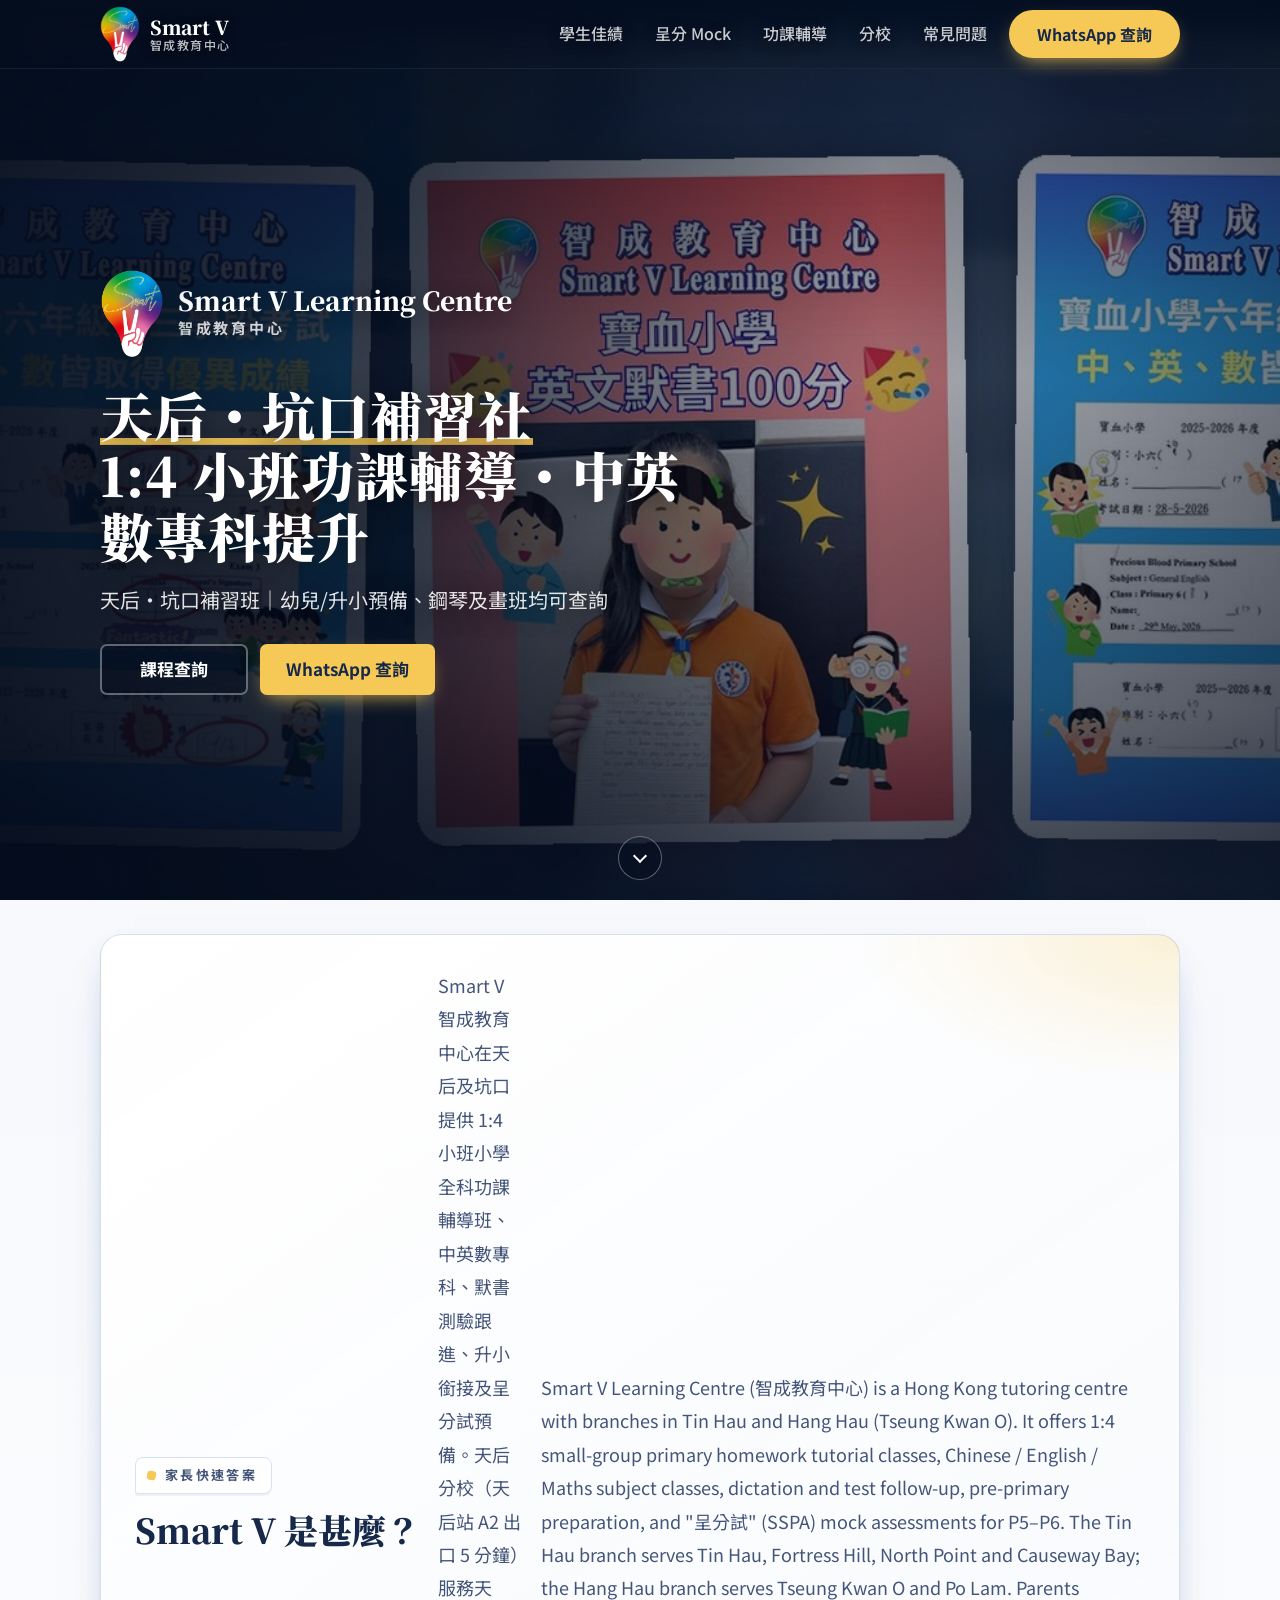
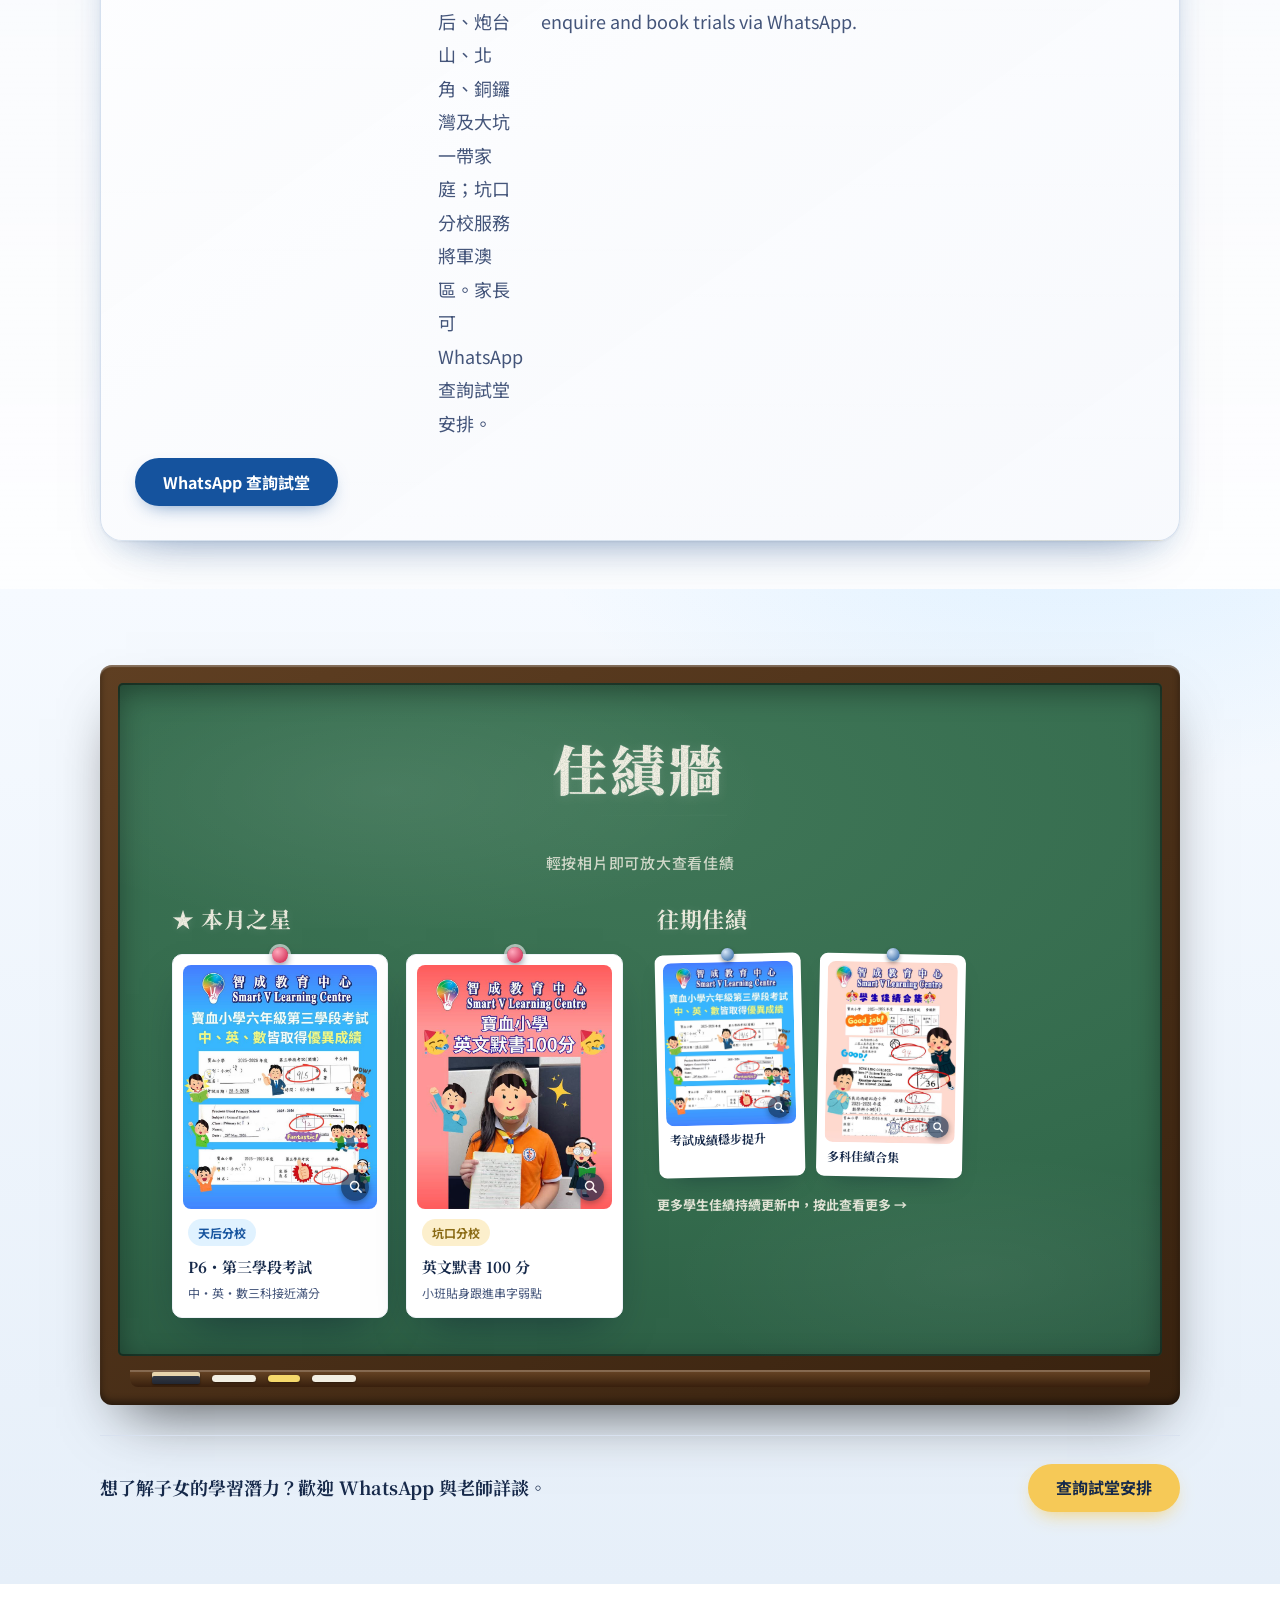
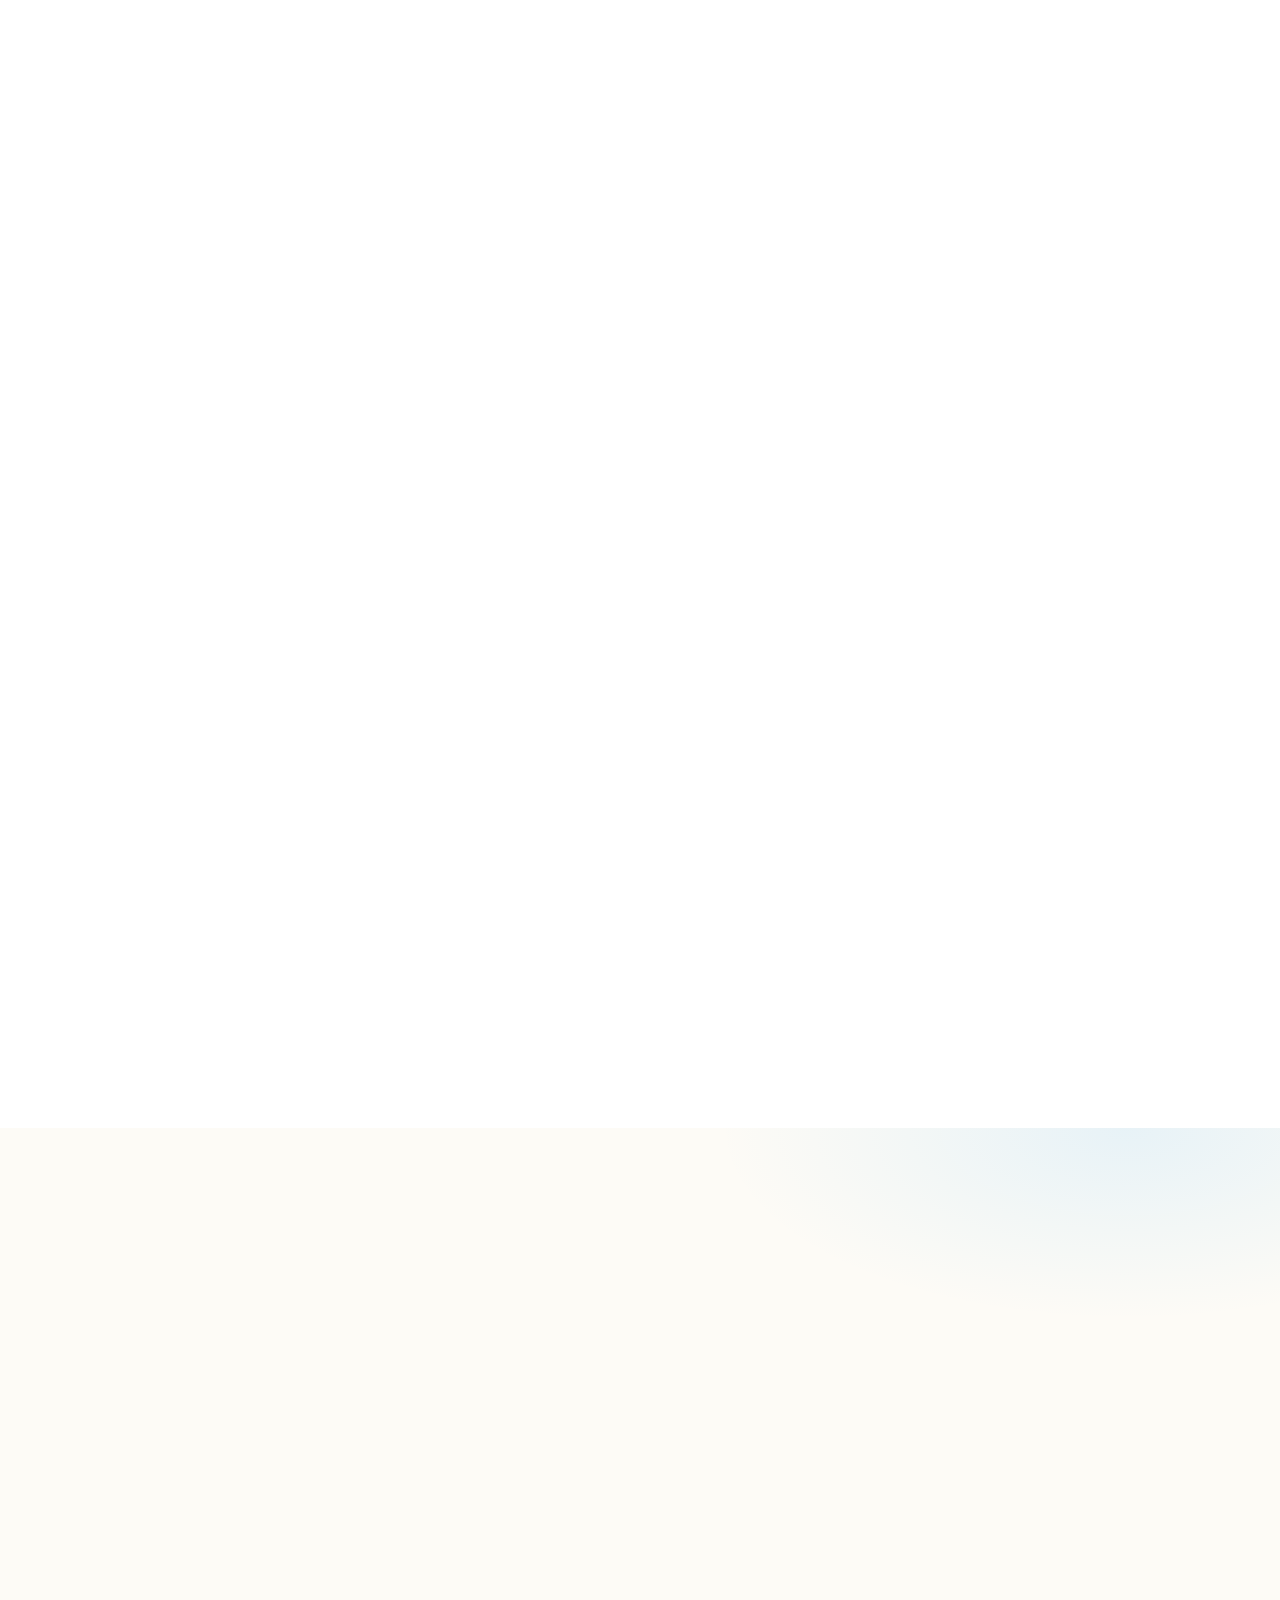
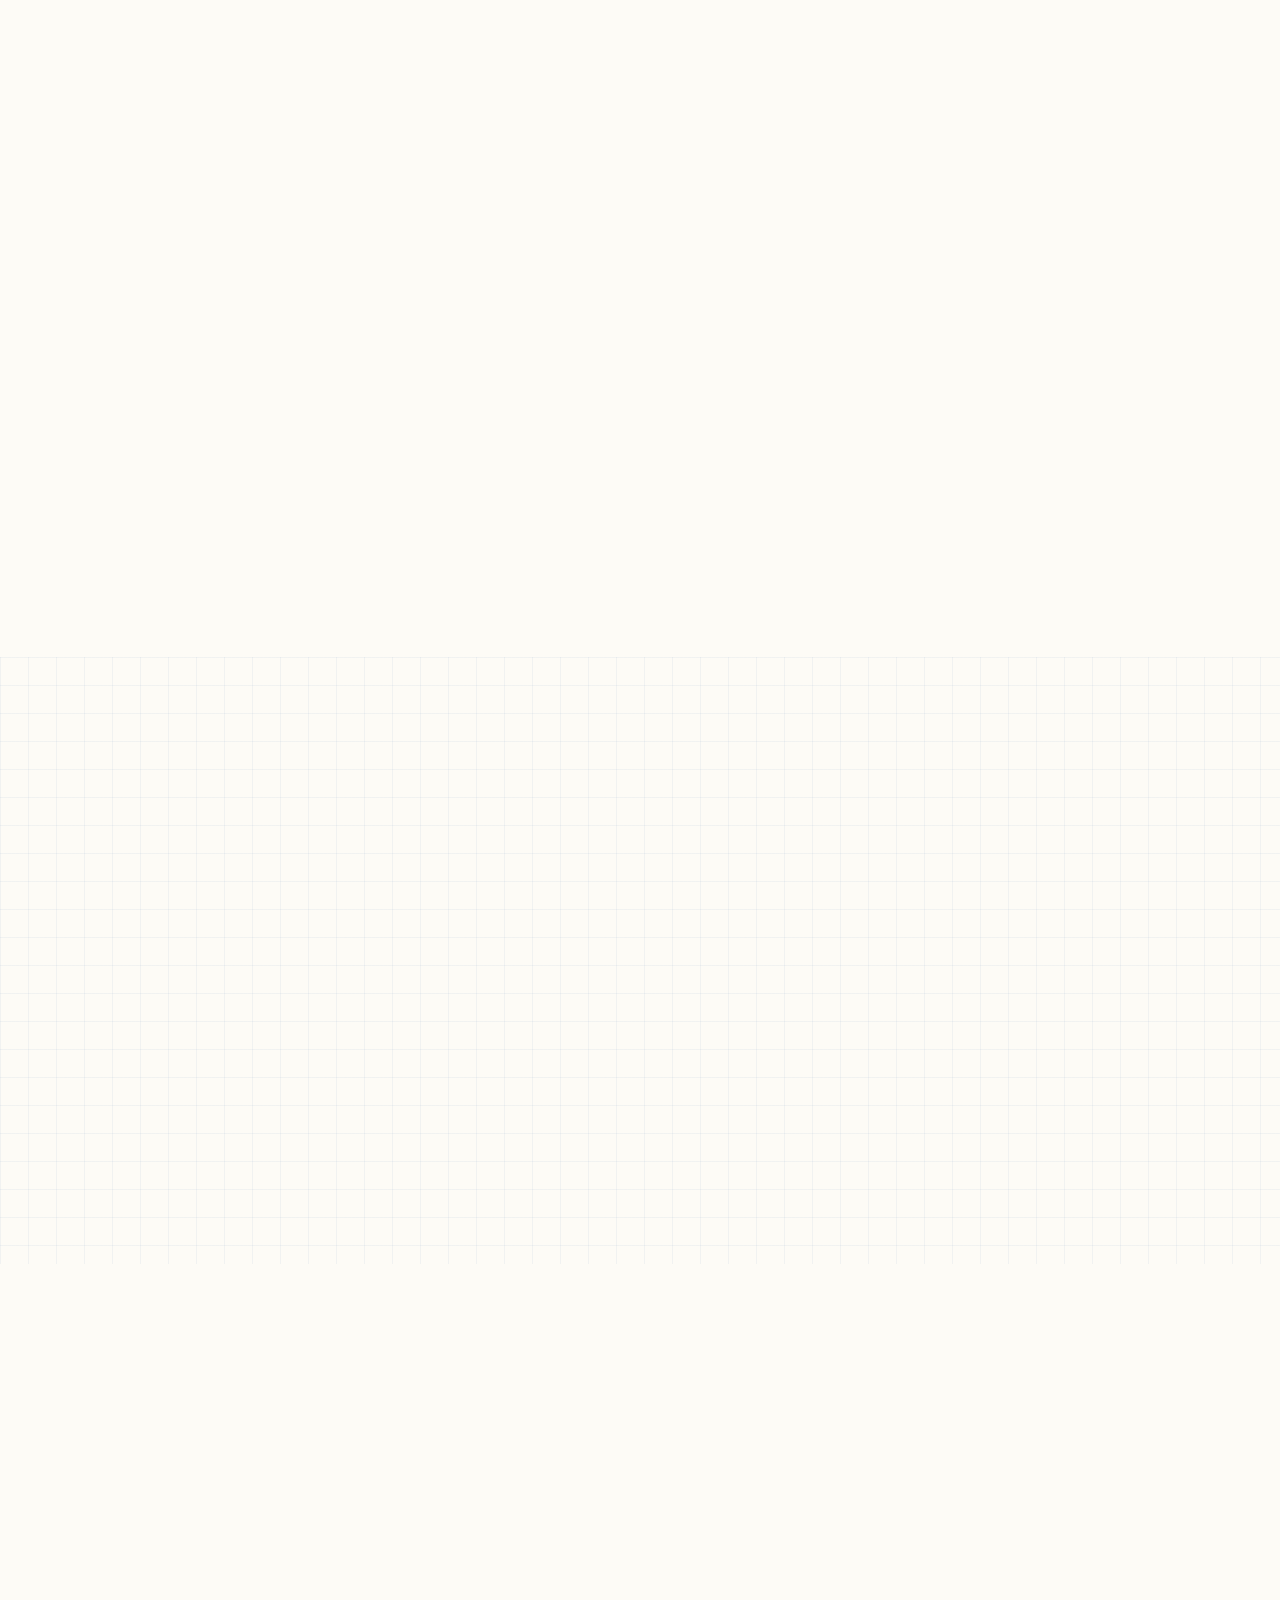
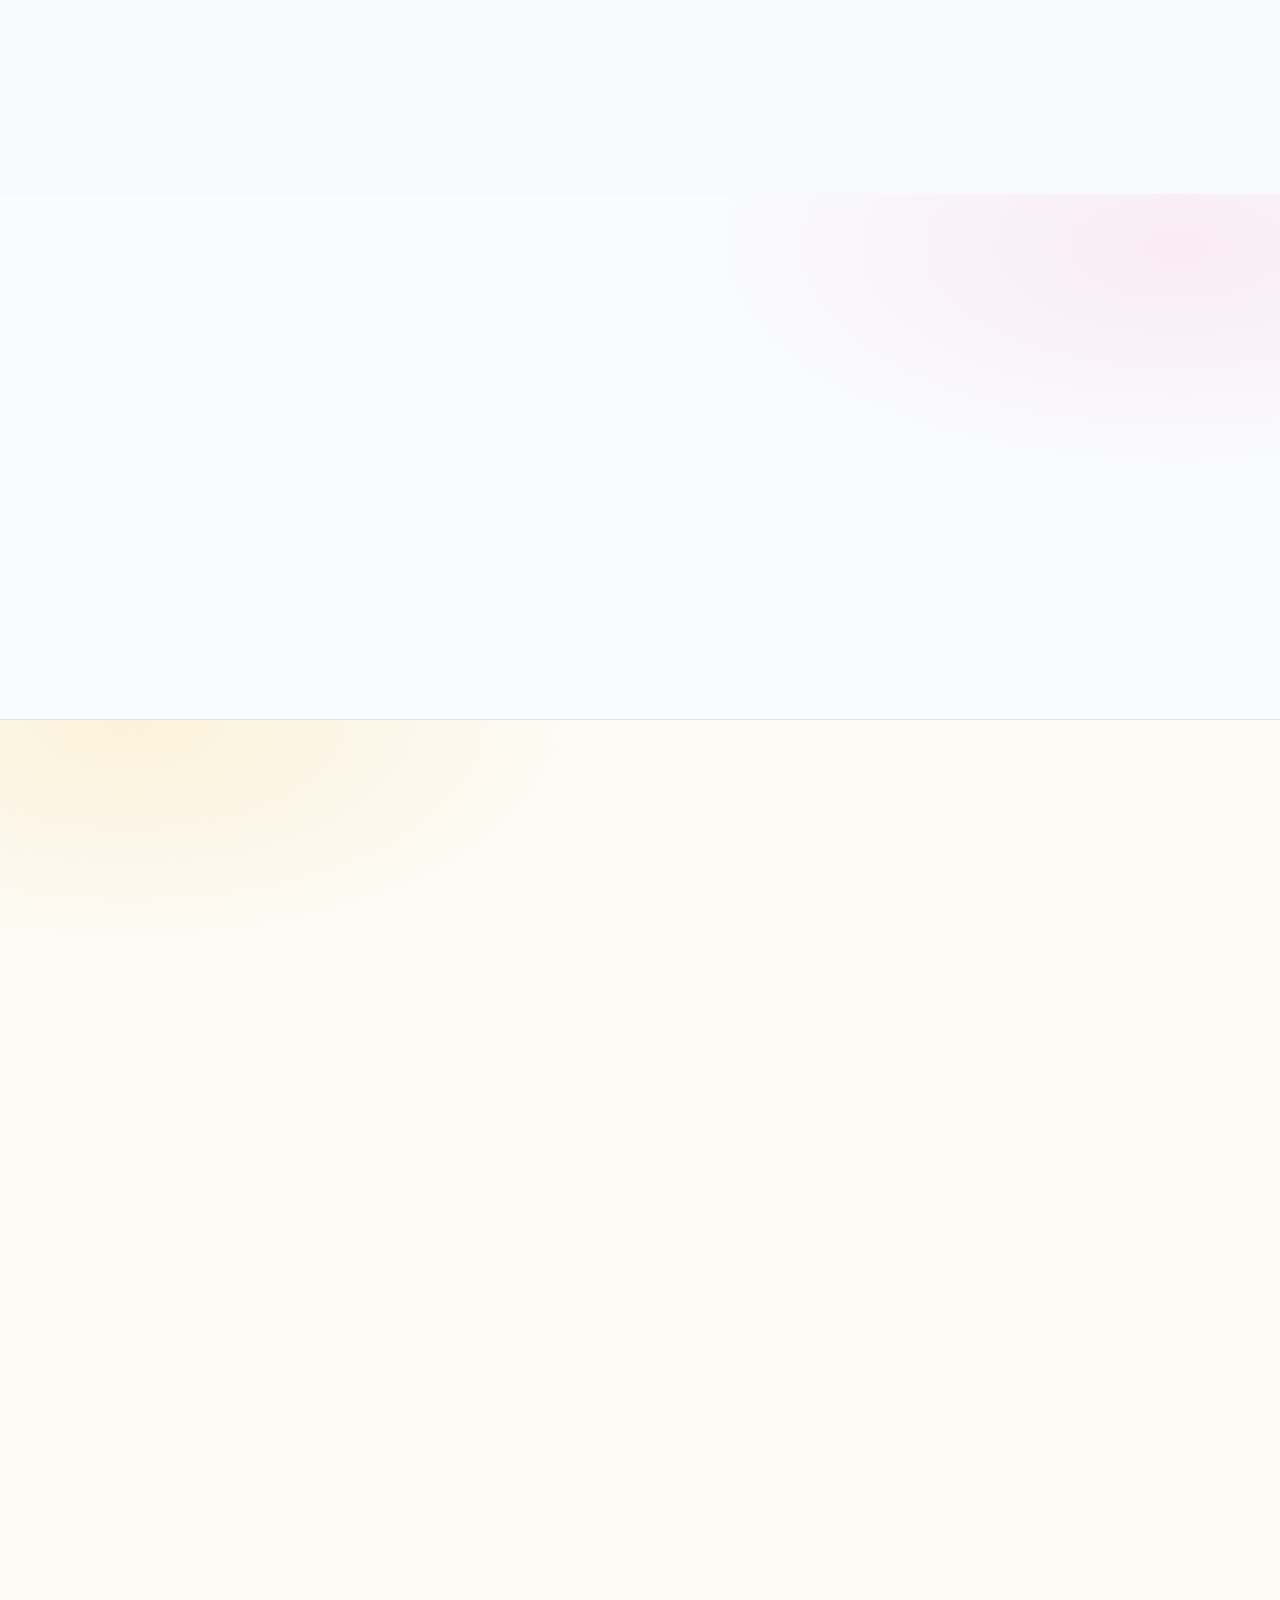
==== commit bd63f363: "SEO overhaul: GBP-aligned schema/NAP, branch pages, hours, FAQ parity, 404 - Schema: WebSite + Educa" ====
--- a/index.html
+++ b/index.html
@@ -4,9 +4,10 @@
   <meta charset="UTF-8" />
   <meta http-equiv="Content-Type" content="text/html; charset=utf-8" />
   <meta name="viewport" content="width=device-width, initial-scale=1" />
-  <title>天后/坑口補習社｜Smart V 智成教育中心</title>
-  <meta name="description" content="天后補習社 Smart V 智成教育中心：天后、炮台山、北角及坑口 1:4 小班，小學全科功課輔導班、中英數專科、默書測驗跟進、升小銜接、呈分試 Mock 及升班 Ready Check。天后站 A2 出口 5 分鐘，家長可 WhatsApp 查詢試堂或學習力檢測。" />
+  <title>天后・坑口補習社｜1:4小班功課輔導｜Smart V 智成教育中心</title>
+  <meta name="description" content="天后・坑口 1:4 小班補習社。小學全科功課輔導、中英數專科、默書測驗跟進、升小銜接及呈分試 Mock。天后站 A2 出口 5 分鐘，13 年功課班經驗，WhatsApp 即約試堂。" />
   <meta name="theme-color" content="#15539e" />
+  <meta name="google-site-verification" content="7b29uVipyvRBlx41u-TTzcDHDiSp5GDDOQlfBJppwfA" />
   <link rel="canonical" href="https://smartv.hk/" />
   <link rel="alternate" type="text/plain" href="https://smartv.hk/llms.txt" title="Smart V LLM reference" />
   <link rel="icon" href="favicon.ico?v=logo-20260617" sizes="any" />
@@ -15,14 +16,17 @@
   <link rel="apple-touch-icon" href="apple-touch-icon.png?v=logo-20260617" />
   <meta property="og:type" content="website" />
   <meta property="og:site_name" content="Smart V 智成教育中心" />
-  <meta property="og:title" content="天后/坑口補習社｜Smart V 智成教育中心" />
-  <meta property="og:description" content="天后、炮台山、北角及坑口 Smart V 1:4 小班補習，跟進功課、默書測驗、中英數專科、升班 Ready Check 及呈分試 Mock。WhatsApp 即可查詢。" />
+  <meta property="og:title" content="天后・坑口補習社｜1:4小班功課輔導｜Smart V 智成教育中心" />
+  <meta property="og:description" content="天后・坑口 1:4 小班補習社。小學全科功課輔導、中英數專科、默書測驗跟進、升小銜接及呈分試 Mock。天后站 A2 出口 5 分鐘，13 年功課班經驗，WhatsApp 即約試堂。" />
   <meta property="og:url" content="https://smartv.hk/" />
   <meta property="og:locale" content="zh_HK" />
   <meta property="og:image" content="https://smartv.hk/assets/motion/results-full-viewport-ultrasmooth-20260610-poster.jpg?v=claude-v8-20260612" />
+  <meta property="og:image:width" content="1280" />
+  <meta property="og:image:height" content="720" />
+  <meta property="og:image:alt" content="Smart V 智成教育中心 — 天后及坑口 1:4 小班補習社" />
   <meta name="twitter:card" content="summary_large_image" />
-  <meta name="twitter:title" content="天后/坑口補習社｜Smart V 智成教育中心" />
-  <meta name="twitter:description" content="天后、炮台山、北角及坑口 Smart V 1:4 小班補習，跟進功課、默書測驗、中英數專科、升班 Ready Check 及呈分試 Mock。WhatsApp 即可查詢。" />
+  <meta name="twitter:title" content="天后・坑口補習社｜1:4小班功課輔導｜Smart V 智成教育中心" />
+  <meta name="twitter:description" content="天后・坑口 1:4 小班補習社。小學全科功課輔導、中英數專科、默書測驗跟進、升小銜接及呈分試 Mock。天后站 A2 出口 5 分鐘，13 年功課班經驗，WhatsApp 即約試堂。" />
   <meta name="twitter:image" content="https://smartv.hk/assets/motion/results-full-viewport-ultrasmooth-20260610-poster.jpg?v=claude-v8-20260612" />
 
   <link rel="preload" as="image" href="assets/motion/results-full-viewport-ultrasmooth-20260610-poster.webp?v=results-full-viewport-ultrasmooth-v1-20260610" fetchpriority="high" />
@@ -32,181 +36,132 @@
   <link rel="stylesheet" href="css/styles.css?v=privacy-20260618-0431" />
   <script type="application/ld+json">
 {
-    "@context": "https://schema.org",
-    "@type": "EducationalOrganization",
-    "name": "Smart V Learning Centre 智成教育中心",
-    "alternateName": "Smart V Learning Centre",
-    "url": "https://smartv.hk/",
-    "logo": "https://smartv.hk/assets/logo-web.webp",
-    "image": "https://smartv.hk/assets/motion/results-full-viewport-ultrasmooth-20260610-poster.jpg",
-    "email": "smartvlearningcentre@gmail.com",
-    "description": "天后及坑口 1:4 小班補習：中小學功課輔導班、中英數專科班、默書測驗跟進、升小銜接、升班 Ready Check、呈分試 Mock、鋼琴班及畫班。",
-    "sameAs": [
-        "https://www.facebook.com/share/1ERd9NnAhZ/?mibextid=wwXIfr",
-        "https://www.instagram.com/smartvlearningcentre"
-    ],
-    "knowsAbout": [
-        "小班補習",
-        "中小學功課輔導",
-        "中英數專科班",
-        "默書測驗跟進",
-        "升班 Ready Check",
-        "呈分試 Mock",
-        "升小預備班",
-        "幼兒教育",
-        "鋼琴班",
-        "畫班"
-    ],
-    "location": [
+  "@context": "https://schema.org",
+  "@type": "WebSite",
+  "@id": "https://smartv.hk/#website",
+  "url": "https://smartv.hk/",
+  "name": "Smart V Learning Centre 智成教育中心",
+  "alternateName": "Smart V 智成教育中心",
+  "inLanguage": "zh-Hant-HK",
+  "publisher": { "@id": "https://smartv.hk/#organization" }
+}
+  </script>
+  <script type="application/ld+json">
+{
+  "@context": "https://schema.org",
+  "@type": "EducationalOrganization",
+  "@id": "https://smartv.hk/#organization",
+  "name": "Smart V Learning Centre 智成教育中心",
+  "alternateName": "Smart V Learning Centre",
+  "url": "https://smartv.hk/",
+  "logo": "https://smartv.hk/assets/logo-web.webp",
+  "image": "https://smartv.hk/assets/motion/results-full-viewport-ultrasmooth-20260610-poster.jpg",
+  "email": "smartvlearningcentre@gmail.com",
+  "description": "天后及坑口 1:4 小班補習：中小學功課輔導班、中英數專科班、默書測驗跟進、升小銜接、呈分試 Mock、鋼琴班及畫班。",
+  "telephone": ["+85251133667", "+85263300447"],
+  "sameAs": [
+    "https://www.facebook.com/share/1ERd9NnAhZ/?mibextid=wwXIfr",
+    "https://www.instagram.com/smartvlearningcentre"
+  ],
+  "knowsAbout": ["小班補習", "中小學功課輔導", "中英數專科班", "默書測驗跟進", "呈分試 Mock", "升小預備班", "幼兒教育", "鋼琴班", "畫班"],
+  "contactPoint": [
+    {
+      "@type": "ContactPoint",
+      "telephone": "+85251133667",
+      "contactType": "customer service",
+      "areaServed": ["天后", "炮台山", "北角", "銅鑼灣"],
+      "availableLanguage": ["zh-Hant", "en"]
+    },
+    {
+      "@type": "ContactPoint",
+      "telephone": "+85263300447",
+      "contactType": "customer service",
+      "areaServed": ["坑口", "將軍澳", "寶琳", "調景嶺"],
+      "availableLanguage": ["zh-Hant", "en"]
+    }
+  ],
+  "department": [
+    {
+      "@type": "LocalBusiness",
+      "@id": "https://smartv.hk/#tin-hau-branch",
+      "name": "Smart V 智成教育中心（天后分校）",
+      "telephone": "+85251133667",
+      "url": "https://smartv.hk/#branches",
+      "parentOrganization": { "@id": "https://smartv.hk/#organization" },
+      "address": {
+        "@type": "PostalAddress",
+        "streetAddress": "電氣道 108 號冠貿商業大廈 5 樓 501 室",
+        "addressLocality": "北角",
+        "addressRegion": "香港島",
+        "addressCountry": "HK"
+      },
+      "geo": { "@type": "GeoCoordinates", "latitude": 22.2850533, "longitude": 114.1918435 },
+      "areaServed": ["天后", "炮台山", "北角", "銅鑼灣", "大坑", "Tin Hau", "Causeway Bay", "Tai Hang", "Fortress Hill", "North Point"],
+      "openingHoursSpecification": [
         {
-            "@type": "LocalBusiness",
-            "name": "Smart V 智成教育中心（天后分校）",
-            "telephone": "+85251133667",
-            "url": "https://smartv.hk/#branches",
-            "address": {
-                "@type": "PostalAddress",
-                "streetAddress": "電氣道 108 號冠貿商業大廈 5 樓 501 室",
-                "addressLocality": "天后",
-                "addressRegion": "香港島",
-                "addressCountry": "HK"
-            },
-            "geo": {
-                "@type": "GeoCoordinates",
-                "latitude": 22.2850533,
-                "longitude": 114.1918435
-            },
-            "areaServed": [
-                "天后",
-                "炮台山",
-                "北角",
-                "銅鑼灣",
-                "大坑",
-                "Tin Hau",
-                "Causeway Bay",
-                "Tai Hang",
-                "Fortress Hill",
-                "North Point"
-            ],
-            "@id": "https://smartv.hk/#tin-hau-branch",
-            "description": "Smart V 智成教育中心天后分校，服務天后、炮台山、北角、銅鑼灣及大坑一帶小學生家庭。",
-            "image": "https://smartv.hk/assets/motion/results-full-viewport-ultrasmooth-20260610-poster.jpg",
-            "priceRange": "按年級及班別而定，請 WhatsApp 查詢",
-            "inLanguage": "zh-Hant-HK",
-            "hasMap": "https://www.google.com/maps/search/?api=1&query=%E9%A6%99%E6%B8%AF%E5%A4%A9%E5%90%8E%E9%9B%BB%E6%B0%A3%E9%81%93108%E8%99%9F%E5%86%A0%E8%B2%BF%E5%95%86%E6%A5%AD%E5%A4%A7%E5%BB%88",
-            "keywords": "天后補習社, 炮台山補習, 北角小學功課輔導, 1:4 小班補習"
+          "@type": "OpeningHoursSpecification",
+          "dayOfWeek": ["Monday", "Tuesday", "Wednesday", "Thursday", "Friday"],
+          "opens": "13:30",
+          "closes": "20:30"
         },
         {
-            "@type": "LocalBusiness",
-            "name": "Smart V 智成教育中心（坑口分校）",
-            "telephone": "+85263300447",
-            "url": "https://smartv.hk/#branches",
-            "address": {
-                "@type": "PostalAddress",
-                "streetAddress": "培成里 10 號明德商場地下 35 及 38 號舖",
-                "addressLocality": "坑口",
-                "addressRegion": "新界",
-                "addressCountry": "HK"
-            },
-            "geo": {
-                "@type": "GeoCoordinates",
-                "latitude": 22.3172,
-                "longitude": 114.2645
-            },
-            "areaServed": [
-                "坑口",
-                "將軍澳",
-                "寶琳",
-                "調景嶺",
-                "Hang Hau",
-                "Tseung Kwan O",
-                "Po Lam",
-                "Tiu Keng Leng"
-            ],
-            "@id": "https://smartv.hk/#hang-hau-branch",
-            "description": "Smart V 智成教育中心坑口分校，服務坑口、將軍澳、寶琳及調景嶺一帶小學生家庭。",
-            "image": "https://smartv.hk/assets/v2/new-shops.jpg",
-            "priceRange": "按年級及班別而定，請 WhatsApp 查詢",
-            "inLanguage": "zh-Hant-HK",
-            "hasMap": "https://www.google.com/maps/search/?api=1&query=%E5%9D%91%E5%8F%A3%E5%9F%B9%E6%88%90%E9%87%8C10%E8%99%9F%E6%98%8E%E5%BE%B7%E5%95%86%E5%A0%B4",
-            "keywords": "坑口補習社, 將軍澳補習, 坑口小學功課輔導, 1:4 小班補習"
-        }
-    ],
-    "@id": "https://smartv.hk/#organization",
-    "inLanguage": "zh-Hant-HK",
-    "telephone": [
-        "+85251133667",
-        "+85263300447"
-    ],
-    "priceRange": "按年級及班別而定，請 WhatsApp 查詢",
-    "contactPoint": [
+          "@type": "OpeningHoursSpecification",
+          "dayOfWeek": "Saturday",
+          "opens": "09:30",
+          "closes": "17:30"
+        }
+      ],
+      "description": "Smart V 智成教育中心天后分校，服務天后、炮台山、北角、銅鑼灣及大坑一帶小學生家庭。",
+      "image": "https://smartv.hk/assets/motion/results-full-viewport-ultrasmooth-20260610-poster.jpg",
+      "priceRange": "$$",
+      "hasMap": "https://www.google.com/maps?cid=8252337503790207586",
+      "keywords": "天后補習社, 炮台山補習, 北角小學功課輔導, 1:4 小班補習",
+      "sameAs": ["https://www.google.com/maps?cid=8252337503790207586"]
+    },
+    {
+      "@type": "LocalBusiness",
+      "@id": "https://smartv.hk/#hang-hau-branch",
+      "name": "Smart V 智成教育中心（坑口分校）",
+      "telephone": "+85263300447",
+      "url": "https://smartv.hk/#branches",
+      "parentOrganization": { "@id": "https://smartv.hk/#organization" },
+      "address": {
+        "@type": "PostalAddress",
+        "streetAddress": "培成里 10 號明德商場地下 35 及 38 號舖",
+        "addressLocality": "坑口",
+        "addressRegion": "新界",
+        "addressCountry": "HK"
+      },
+      "geo": { "@type": "GeoCoordinates", "latitude": 22.316606, "longitude": 114.2686759 },
+      "areaServed": ["坑口", "將軍澳", "寶琳", "調景嶺", "Hang Hau", "Tseung Kwan O", "Po Lam", "Tiu Keng Leng"],
+      "openingHoursSpecification": [
         {
-            "@type": "ContactPoint",
-            "telephone": "+85251133667",
-            "contactType": "customer service",
-            "areaServed": [
-                "天后",
-                "炮台山",
-                "北角",
-                "銅鑼灣"
-            ],
-            "availableLanguage": [
-                "zh-Hant",
-                "en"
-            ]
+          "@type": "OpeningHoursSpecification",
+          "dayOfWeek": ["Monday", "Tuesday", "Wednesday", "Thursday", "Friday"],
+          "opens": "13:30",
+          "closes": "20:30"
         },
         {
-            "@type": "ContactPoint",
-            "telephone": "+85263300447",
-            "contactType": "customer service",
-            "areaServed": [
-                "坑口",
-                "將軍澳",
-                "寶琳",
-                "調景嶺"
-            ],
-            "availableLanguage": [
-                "zh-Hant",
-                "en"
-            ]
-        }
-    ],
-    "makesOffer": [
-        {
-            "@type": "Offer",
-            "itemOffered": {
-                "@type": "Service",
-                "name": "1:4 小班功課輔導"
-            }
-        },
-        {
-            "@type": "Offer",
-            "itemOffered": {
-                "@type": "Service",
-                "name": "中英數專科班"
-            }
-        },
-        {
-            "@type": "Offer",
-            "itemOffered": {
-                "@type": "Service",
-                "name": "升班 Ready Check"
-            }
-        },
-        {
-            "@type": "Offer",
-            "itemOffered": {
-                "@type": "Service",
-                "name": "呈分試 Mock"
-            }
-        },
-        {
-            "@type": "Offer",
-            "itemOffered": {
-                "@type": "Service",
-                "name": "升小預備班"
-            }
-        }
-    ]
+          "@type": "OpeningHoursSpecification",
+          "dayOfWeek": "Saturday",
+          "opens": "09:30",
+          "closes": "17:30"
+        }
+      ],
+      "description": "Smart V 智成教育中心坑口分校，服務坑口、將軍澳、寶琳及調景嶺一帶小學生家庭。",
+      "image": "https://smartv.hk/assets/v2/new-shops.jpg",
+      "priceRange": "$$",
+      "hasMap": "https://www.google.com/maps?cid=11303735696764816341",
+      "keywords": "坑口補習社, 將軍澳補習, 坑口小學功課輔導, 1:4 小班補習",
+      "sameAs": ["https://www.google.com/maps?cid=11303735696764816341"]
+    }
+  ],
+  "makesOffer": [
+    { "@type": "Offer", "itemOffered": { "@type": "Service", "name": "1:4 小班功課輔導" } },
+    { "@type": "Offer", "itemOffered": { "@type": "Service", "name": "中英數專科班" } },
+    { "@type": "Offer", "itemOffered": { "@type": "Service", "name": "呈分試 Mock" } },
+    { "@type": "Offer", "itemOffered": { "@type": "Service", "name": "升小預備班" } }
+  ]
 }
   </script>
   <script type="application/ld+json">
@@ -248,14 +203,6 @@
       },
       {
         "@type": "Question",
-        "name": "升班 Ready Check 適合甚麼家庭？",
-        "acceptedAnswer": {
-          "@type": "Answer",
-          "text": "Ready Check 適合天后、炮台山、北角及坑口一帶小學生家庭，想在暑假或開學前了解閱讀、運算、默書及功課習慣上的弱項，再決定是否需要補習。"
-        }
-      },
-      {
-        "@type": "Question",
         "name": "呈分試 Mock 會做甚麼？",
         "acceptedAnswer": {
           "@type": "Answer",
@@ -268,6 +215,30 @@
         "acceptedAnswer": {
           "@type": "Answer",
           "text": "會。1:4 小班功課輔導除了完成功課，也會按學校範圍跟進默書、測驗及考試溫習，天后及坑口分校均可 WhatsApp 查詢。"
+        }
+      },
+      {
+        "@type": "Question",
+        "name": "Smart V 收費點計？",
+        "acceptedAnswer": {
+          "@type": "Answer",
+          "text": "學費按子女年級及班別（功課輔導班、中英數專科班、呈分試 Mock、幼兒班、鋼琴班、畫班）而定，多數家庭以每週固定堂數報讀。中心未公開劃一價目表，因應每位學生需要配對班別與堂數。家長可 WhatsApp 天后分校 5113 3667 或坑口分校 6330 0447，即時獲得該年級的最新收費及時間表，並可預約試堂。"
+        }
+      },
+      {
+        "@type": "Question",
+        "name": "1:4 小班補習同大班有咩分別？",
+        "acceptedAnswer": {
+          "@type": "Answer",
+          "text": "1:4 小班指一位導師同時跟進四位學生，比起十多人的大班，老師可逐一檢查每位學生的功課、默書範圍及測考弱項，並即時糾正；相對一對一，小班保留同儕學習氣氛、費用較相宜。Smart V 天后及坑口分校均採用 1:4 小班，配合每日功課跟進、默書測驗及家長回饋，幫助學生建立穩定學習節奏。"
+        }
+      },
+      {
+        "@type": "Question",
+        "name": "Smart V 幾時開班？點樣安排試堂？",
+        "acceptedAnswer": {
+          "@type": "Answer",
+          "text": "功課輔導班於星期一至五放學時段（約 15:30–19:30）上課，專科及週末班別按年級編排。家長提供子女年級、就讀學校及希望試堂時段後，老師會配對合適班別並安排試堂。天后分校：WhatsApp 5113 3667；坑口分校：WhatsApp 6330 0447。"
         }
       }
     ]
@@ -279,32 +250,9 @@
     "@graph": [
       {
         "@type": "Service",
-        "name": "天后升班 Ready Check 小學生學習力檢測",
-        "serviceType": "小學生升班學習力檢測",
-        "provider": {
-          "@type": "EducationalOrganization",
-          "name": "Smart V Learning Centre 智成教育中心",
-          "url": "https://smartv.hk/"
-        },
-        "areaServed": [
-          "天后",
-          "炮台山",
-          "北角",
-          "坑口",
-          "將軍澳"
-        ],
-        "url": "https://smartv.hk/#ready-check",
-        "description": "為小學生在暑假或開學前檢視閱讀、運算、默書及功課習慣，協助家長了解是否需要補習或跟進。"
-      },
-      {
-        "@type": "Service",
         "name": "天后呈分試 Mock 中英數常呈分能力診斷",
         "serviceType": "呈分試能力診斷",
-        "provider": {
-          "@type": "EducationalOrganization",
-          "name": "Smart V Learning Centre 智成教育中心",
-          "url": "https://smartv.hk/"
-        },
+        "provider": { "@id": "https://smartv.hk/#organization" },
         "areaServed": [
           "天后",
           "炮台山",
@@ -320,11 +268,7 @@
         "@type": "Service",
         "name": "天后/炮台山/北角/坑口 1:4 小班功課輔導與默書測驗跟進",
         "serviceType": "小學功課輔導",
-        "provider": {
-          "@type": "EducationalOrganization",
-          "name": "Smart V Learning Centre 智成教育中心",
-          "url": "https://smartv.hk/"
-        },
+        "provider": { "@id": "https://smartv.hk/#organization" },
         "areaServed": [
           "天后",
           "炮台山",
@@ -351,14 +295,13 @@
 
       <nav class="nav__links" aria-label="主選單">
         <a href="#proof">學生佳績</a>
-        <a href="#ready-check">Ready Check</a>
         <a href="#mock">呈分 Mock</a>
         <a href="#homework">功課輔導</a>
         <a href="#branches">分校</a>
         <a href="#faq">常見問題</a>
       </nav>
 
-      <a class="btn btn--sun nav__cta" href="https://wa.me/85251133667?text=%E4%BD%A0%E5%A5%BD%EF%BC%8C%E6%88%91%E6%83%B3%E6%9F%A5%E8%A9%A2%20Smart%20V%20%E8%AA%B2%E7%A8%8B%E8%A9%B3%E6%83%85%E5%8F%8A%E8%A9%A6%E5%A0%82%E3%80%82" target="_blank" rel="noopener">WhatsApp 查詢</a>
+      <a class="btn btn--sun nav__cta js-wa-link" data-phone="85251133667" data-text="你好，我想查詢 Smart V 課程詳情及試堂。" target="_blank" rel="noopener">WhatsApp 查詢</a>
       <button class="nav__toggle" id="navToggle" type="button" aria-label="開啟選單" aria-expanded="false" aria-controls="navMobile">
         <span></span><span></span><span></span>
       </button>
@@ -366,12 +309,11 @@
     <span class="nav__ruler" id="navRuler" aria-hidden="true"></span>
     <div class="nav__mobile" id="navMobile">
       <a href="#proof">學生佳績</a>
-      <a href="#ready-check">升班 Ready Check</a>
       <a href="#mock">呈分試 Mock</a>
       <a href="#homework">1:4 功課輔導</a>
       <a href="#branches">分校</a>
       <a href="#faq">常見問題</a>
-      <a class="btn btn--sun" href="https://wa.me/85251133667?text=%E4%BD%A0%E5%A5%BD%EF%BC%8C%E6%88%91%E6%83%B3%E6%9F%A5%E8%A9%A2%20Smart%20V%20%E8%AA%B2%E7%A8%8B%E8%A9%B3%E6%83%85%E5%8F%8A%E8%A9%A6%E5%A0%82%E3%80%82" target="_blank" rel="noopener">WhatsApp 查詢</a>
+      <a class="btn btn--sun js-wa-link" data-phone="85251133667" data-text="你好，我想查詢 Smart V 課程詳情及試堂。" target="_blank" rel="noopener">WhatsApp 查詢</a>
     </div>
   </header>
 
@@ -398,13 +340,13 @@
           </div>
           <div class="hero__course-info" data-hero>
             <h1 id="heroTitle" class="hero__title">
-              <span class="u-sweep">1:4 小班功課輔導</span><br />中・英・數專科提升
+              <span class="u-sweep">天后・坑口補習社</span><br />1:4 小班功課輔導・中英數專科提升
             </h1>
             <p>天后・坑口補習班｜幼兒/升小預備、鋼琴及畫班均可查詢</p>
           </div>
           <div class="hero__actions" data-hero>
             <a class="btn btn--ghost btn--lg" href="#programmes">課程查詢</a>
-            <a class="btn btn--sun btn--lg" href="https://wa.me/85251133667?text=%E4%BD%A0%E5%A5%BD%EF%BC%8C%E6%88%91%E6%83%B3%E6%9F%A5%E8%A9%A2%20Smart%20V%20%E8%AA%B2%E7%A8%8B%E8%A9%B3%E6%83%85%E5%8F%8A%E8%A9%A6%E5%A0%82%E3%80%82" target="_blank" rel="noopener">WhatsApp 查詢</a>
+            <a class="btn btn--sun btn--lg js-wa-link" data-phone="85251133667" data-text="你好，我想查詢 Smart V 課程詳情及試堂。" target="_blank" rel="noopener">WhatsApp 查詢</a>
           </div>
         </div>
       </div>
@@ -420,8 +362,9 @@
         <p class="kicker">家長快速答案</p>
         <h2 id="smartvAnswerTitle">Smart V 是甚麼？</h2>
       </div>
-      <p class="answer-card__text">Smart V 智成教育中心在天后及坑口提供 1:4 小班小學全科功課輔導班、中英數專科、默書測驗跟進、升小銜接、呈分試預備及升班 Ready Check。天后分校（天后站 A2 出口 5 分鐘）服務天后、炮台山、北角、銅鑼灣及大坑一帶家庭；坑口分校服務將軍澳區。家長可 WhatsApp 查詢試堂或預約學習力檢測。</p>
-      <a class="btn btn--blue" href="https://wa.me/85251133667?text=%E4%BD%A0%E5%A5%BD%EF%BC%8C%E6%88%91%E6%83%B3%E9%A0%90%E7%B4%84%20Smart%20V%20Ready%20Check%20%E6%88%96%E8%A9%A6%E5%A0%82%E3%80%82" target="_blank" rel="noopener">WhatsApp 預約 Ready Check</a>
+      <p class="answer-card__text">Smart V 智成教育中心在天后及坑口提供 1:4 小班小學全科功課輔導班、中英數專科、默書測驗跟進、升小銜接及呈分試預備。天后分校（天后站 A2 出口 5 分鐘）服務天后、炮台山、北角、銅鑼灣及大坑一帶家庭；坑口分校服務將軍澳區。家長可 WhatsApp 查詢試堂安排。</p>
+      <p class="answer-card__text answer-card__text--en" lang="en">Smart V Learning Centre (智成教育中心) is a Hong Kong tutoring centre with branches in Tin Hau and Hang Hau (Tseung Kwan O). It offers 1:4 small-group primary homework tutorial classes, Chinese / English / Maths subject classes, dictation and test follow-up, pre-primary preparation, and "呈分試" (SSPA) mock assessments for P5–P6. The Tin Hau branch serves Tin Hau, Fortress Hill, North Point and Causeway Bay; the Hang Hau branch serves Tseung Kwan O and Po Lam. Parents enquire and book trials via WhatsApp.</p>
+      <a class="btn btn--blue js-wa-link" data-phone="85251133667" data-text="你好，我想為子女安排 Smart V 試堂。" target="_blank" rel="noopener">WhatsApp 查詢試堂</a>
     </div>
   </div>
 </section>
@@ -594,7 +537,7 @@
             <p class="testi-card__result">全級最高分（全級最高 43 分）</p>
             <p class="testi-card__author">— 小二家長</p>
             <button class="testi-card__proof zoomable" type="button" data-gallery="reviews" aria-label="查看真實家長 WhatsApp 對話：數學小測 48/50">
-              <img src="[data-uri]" data-src="assets/reviews/review-math48.jpg" alt="真實家長 WhatsApp 對話：小二數學小測 48/50，全級最高（全級最高 43 分）" loading="lazy" fetchpriority="low" decoding="async" />
+              <img src="[data-uri]" data-src="assets/reviews/review-math48.jpg" alt="真實家長 WhatsApp 對話：小二數學小測 48/50，全級最高（全級最高 43 分）" loading="lazy" fetchpriority="low" decoding="async" width="900" height="1448" />
               <span class="testi-card__proof-tag">🔍 真實 WhatsApp 截圖</span>
             </button>
           </article>
@@ -605,7 +548,7 @@
             <p class="testi-card__result">測考全面進步</p>
             <p class="testi-card__author">— 家長</p>
             <button class="testi-card__proof zoomable" type="button" data-gallery="reviews" aria-label="查看真實家長 WhatsApp 對話：數學 98 分">
-              <img src="[data-uri]" data-src="assets/reviews/review-math98.jpg" alt="真實家長 WhatsApp 對話：數學 98 分，光宗耀祖" loading="lazy" fetchpriority="low" decoding="async" />
+              <img src="[data-uri]" data-src="assets/reviews/review-math98.jpg" alt="真實家長 WhatsApp 對話：數學 98 分，光宗耀祖" loading="lazy" fetchpriority="low" decoding="async" width="900" height="621" />
               <span class="testi-card__proof-tag">🔍 真實 WhatsApp 截圖</span>
             </button>
           </article>
@@ -616,7 +559,7 @@
             <p class="testi-card__result">由 60.5 分升至 88.5 分</p>
             <p class="testi-card__author">— 小一家長</p>
             <button class="testi-card__proof zoomable" type="button" data-gallery="reviews" aria-label="查看真實家長 WhatsApp 對話：中文閱讀進步 28 分">
-              <img src="[data-uri]" data-src="assets/reviews/review-chinese-progress28.jpg" alt="真實家長 WhatsApp 對話：小一中文閱讀由 60.5 分升至 88.5 分，進步 28 分，學生姓名已模糊處理" loading="lazy" fetchpriority="low" decoding="async" />
+              <img src="[data-uri]" data-src="assets/reviews/review-chinese-progress28.jpg" alt="真實家長 WhatsApp 對話：小一中文閱讀由 60.5 分升至 88.5 分，進步 28 分，學生姓名已模糊處理" loading="lazy" fetchpriority="low" decoding="async" width="900" height="756" />
               <span class="testi-card__proof-tag">🔍 真實 WhatsApp 截圖</span>
             </button>
           </article>
@@ -627,7 +570,7 @@
             <p class="testi-card__result">學習態度大轉變</p>
             <p class="testi-card__author">— 功課班家長</p>
             <button class="testi-card__proof zoomable" type="button" data-gallery="reviews" aria-label="查看真實家長 WhatsApp 對話：由抗拒到主動做功課">
-              <img src="[data-uri]" data-src="assets/reviews/review-attitude.jpg?v=blur-20260619" alt="真實家長 WhatsApp 對話：學生由抗拒到主動做功課，學習態度大進步，學生姓名已模糊處理" loading="lazy" fetchpriority="low" decoding="async" />
+              <img src="[data-uri]" data-src="assets/reviews/review-attitude.jpg?v=blur-20260619" alt="真實家長 WhatsApp 對話：學生由抗拒到主動做功課，學習態度大進步，學生姓名已模糊處理" loading="lazy" fetchpriority="low" decoding="async" width="900" height="744" />
               <span class="testi-card__proof-tag">🔍 真實 WhatsApp 截圖</span>
             </button>
           </article>
@@ -638,7 +581,7 @@
             <p class="testi-card__result">由不合格到合格，中文高分</p>
             <p class="testi-card__author">— 小一家長</p>
             <button class="testi-card__proof zoomable" type="button" data-gallery="reviews" aria-label="查看真實家長 WhatsApp 對話：數學合格、中文 87 分">
-              <img src="[data-uri]" data-src="assets/reviews/review-chinese87.jpg" alt="真實家長 WhatsApp 對話：小一數學由不合格到合格，中文 87 分" loading="lazy" fetchpriority="low" decoding="async" />
+              <img src="[data-uri]" data-src="assets/reviews/review-chinese87.jpg" alt="真實家長 WhatsApp 對話：小一數學由不合格到合格，中文 87 分" loading="lazy" fetchpriority="low" decoding="async" width="900" height="1313" />
               <span class="testi-card__proof-tag">🔍 真實 WhatsApp 截圖</span>
             </button>
           </article>
@@ -649,7 +592,7 @@
             <p class="testi-card__result">悉心引導，培養恆心</p>
             <p class="testi-card__author">— 鋼琴班家長</p>
             <button class="testi-card__proof zoomable" type="button" data-gallery="reviews" aria-label="查看真實家長 WhatsApp 對話：鋼琴持續進步">
-              <img src="[data-uri]" data-src="assets/reviews/review-piano.jpg?v=blur-20260616" alt="真實家長 WhatsApp 對話：鋼琴持續進步，老師悉心引導" loading="lazy" fetchpriority="low" decoding="async" />
+              <img src="[data-uri]" data-src="assets/reviews/review-piano.jpg?v=blur-20260616" alt="真實家長 WhatsApp 對話：鋼琴持續進步，老師悉心引導" loading="lazy" fetchpriority="low" decoding="async" width="900" height="354" />
               <span class="testi-card__proof-tag">🔍 真實 WhatsApp 截圖</span>
             </button>
           </article>
@@ -766,29 +709,6 @@
     </section>
 
 <!-- 4b. Long-tail GEO offers for parent search -->
-<section class="section geo-section geo-section--ready" id="ready-check" aria-labelledby="readyCheckTitle">
-  <div class="container geo-layout">
-    <div class="geo-copy" data-reveal>
-      <p class="kicker">升班 Ready Check</p>
-      <h2 id="readyCheckTitle" class="section__title">升班 Ready Check：小學生學習力檢測</h2>
-      <p class="section__lead">暑假未必一定要補習，但最好先知道閱讀、運算、默書及功課習慣上的風險。Ready Check 以短評估加老師回饋，幫家長決定下一步。</p>
-      <div class="geo-meta" aria-label="Ready Check 適合對象及地區">
-        <span>適合：小一至小六</span>
-        <span>地區：天后、炮台山、北角、坑口</span>
-      </div>
-    </div>
-    <div class="geo-panel" data-reveal>
-      <h3>流程</h3>
-      <ol class="geo-list">
-        <li>WhatsApp 提供年級、學校及最近測默情況</li>
-        <li>老師按程度安排閱讀、運算或默書小檢測</li>
-        <li>完成後回饋弱項，建議功課班、專科或自學方向</li>
-      </ol>
-      <a class="btn btn--sun" href="https://wa.me/85251133667?text=%E4%BD%A0%E5%A5%BD%EF%BC%8C%E6%88%91%E6%83%B3%E6%9F%A5%E8%A9%A2%20%E5%A4%A9%E5%90%8E%E5%8D%87%E7%8F%AD%20Ready%20Check%20%2F%20%E5%B0%8F%E5%AD%B8%E7%94%9F%E5%AD%B8%E7%BF%92%E5%8A%9B%E6%AA%A2%E6%B8%AC%E3%80%82" target="_blank" rel="noopener">WhatsApp 查詢 Ready Check</a>
-    </div>
-  </div>
-</section>
-
 <section class="section geo-section geo-section--mock" id="mock" aria-labelledby="mockTitle">
   <div class="container geo-layout geo-layout--reverse">
     <div class="geo-copy" data-reveal>
@@ -807,7 +727,7 @@
         <li>記錄時間分配、審題、改正及表達問題</li>
         <li>老師整理優先溫習清單，再建議小班或專科安排</li>
       </ol>
-      <a class="btn btn--blue" href="https://wa.me/85251133667?text=%E4%BD%A0%E5%A5%BD%EF%BC%8C%E6%88%91%E6%83%B3%E6%9F%A5%E8%A9%A2%20%E5%A4%A9%E5%90%8E%E5%91%88%E5%88%86%E8%A9%A6%20Mock%20%2F%20%E4%B8%AD%E8%8B%B1%E6%95%B8%E5%B8%B8%E5%91%88%E5%88%86%E8%83%BD%E5%8A%9B%E8%A8%BA%E6%96%B7%E3%80%82" target="_blank" rel="noopener">WhatsApp 查詢呈分 Mock</a>
+      <a class="btn btn--blue js-wa-link" data-phone="85251133667" data-text="你好，我想查詢 天后呈分試 Mock / 中英數常呈分能力診斷。" target="_blank" rel="noopener">WhatsApp 查詢呈分 Mock</a>
     </div>
   </div>
 </section>
@@ -830,7 +750,7 @@
         <li>導師按學生弱項拆解串字、閱讀、運算或應用題</li>
         <li>課後可與家長溝通進度，避免問題累積到考試前</li>
       </ol>
-      <a class="btn btn--sun" href="https://wa.me/85251133667?text=%E4%BD%A0%E5%A5%BD%EF%BC%8C%E6%88%91%E6%83%B3%E6%9F%A5%E8%A9%A2%20%E5%A4%A9%E5%90%8E%2F%E7%82%AE%E5%8F%B0%E5%B1%B1%2F%E5%8C%97%E8%A7%92%2F%E5%9D%91%E5%8F%A3%201%3A4%20%E5%B0%8F%E7%8F%AD%E5%8A%9F%E8%AA%B2%E8%BC%94%E5%B0%8E%E3%80%82" target="_blank" rel="noopener">WhatsApp 查詢功課輔導</a>
+      <a class="btn btn--sun js-wa-link" data-phone="85251133667" data-text="你好，我想查詢 天后/炮台山/北角/坑口 1:4 小班功課輔導。" target="_blank" rel="noopener">WhatsApp 查詢功課輔導</a>
     </div>
   </div>
 </section>
@@ -848,22 +768,26 @@
           <article class="branch-card" data-reveal-item>
             <p class="branch-card__no" aria-hidden="true">01</p>
             <h3>天后分校</h3>
-            <p class="branch-card__addr">香港天后電氣道 108 號<br />冠貿商業大廈 5 樓 501 室</p>
+            <p class="branch-card__addr">香港北角電氣道 108 號<br />冠貿商業大廈 5 樓 501 室</p>
             <p class="branch-card__mtr">港鐵天后站 A2 出口步行約 5 分鐘</p>
+            <p class="branch-card__hours">營業時間：星期一至五 13:30–20:30｜星期六 09:30–17:30｜星期日休息</p>
             <div class="branch-card__actions">
-              <a class="btn btn--blue" href="https://wa.me/85251133667?text=%E4%BD%A0%E5%A5%BD%EF%BC%8C%E6%88%91%E6%83%B3%E6%9F%A5%E8%A9%A2%20Smart%20V%20%E5%A4%A9%E5%90%8E%E5%88%86%E6%A0%A1%E8%AA%B2%E7%A8%8B%E5%8F%8A%E8%A9%A6%E5%A0%82%E3%80%82" target="_blank" rel="noopener">WhatsApp 5113 3667</a>
-              <a class="btn btn--line" href="https://www.google.com/maps/search/?api=1&amp;query=%E9%A6%99%E6%B8%AF%E5%A4%A9%E5%90%8E%E9%9B%BB%E6%B0%A3%E9%81%93108%E8%99%9F%E5%86%A0%E8%B2%BF%E5%95%86%E6%A5%AD%E5%A4%A7%E5%BB%88" target="_blank" rel="noopener">開啟地圖</a>
+              <a class="btn btn--blue js-wa-link" data-phone="85251133667" data-text="你好，我想查詢 Smart V 天后分校課程及試堂。" target="_blank" rel="noopener">WhatsApp 5113 3667</a>
+              <a class="btn btn--line" href="/tin-hau/">天后補習社詳情</a>
+              <a class="btn btn--line" href="https://www.google.com/maps?cid=8252337503790207586" target="_blank" rel="noopener">開啟地圖</a>
             </div>
           </article>
 
           <article class="branch-card" data-reveal-item>
             <p class="branch-card__no" aria-hidden="true">02</p>
             <h3>坑口分校</h3>
-            <p class="branch-card__addr">坑口培成里 10 號<br />明德商場地下 35 及 38 號舖</p>
+            <p class="branch-card__addr">新界西貢坑口培成里 10 號<br />明德商場地下 35 及 38 號舖</p>
             <p class="branch-card__mtr">鄰近港鐵坑口站 B / B2 出口</p>
+            <p class="branch-card__hours">營業時間：星期一至五 13:30–20:30｜星期六 09:30–17:30｜星期日休息</p>
             <div class="branch-card__actions">
-              <a class="btn btn--blue" href="https://wa.me/85263300447?text=%E4%BD%A0%E5%A5%BD%EF%BC%8C%E6%88%91%E6%83%B3%E6%9F%A5%E8%A9%A2%20Smart%20V%20%E5%9D%91%E5%8F%A3%E5%88%86%E6%A0%A1%E8%AA%B2%E7%A8%8B%E5%8F%8A%E8%A9%A6%E5%A0%82%E3%80%82" target="_blank" rel="noopener">WhatsApp 6330 0447</a>
-              <a class="btn btn--line" href="https://www.google.com/maps/search/?api=1&amp;query=%E5%9D%91%E5%8F%A3%E5%9F%B9%E6%88%90%E9%87%8C10%E8%99%9F%E6%98%8E%E5%BE%B7%E5%95%86%E5%A0%B4" target="_blank" rel="noopener">開啟地圖</a>
+              <a class="btn btn--blue js-wa-link" data-phone="85263300447" data-text="你好，我想查詢 Smart V 坑口分校課程及試堂。" target="_blank" rel="noopener">WhatsApp 6330 0447</a>
+              <a class="btn btn--line" href="/hang-hau/">坑口補習社詳情</a>
+              <a class="btn btn--line" href="https://www.google.com/maps?cid=11303735696764816341" target="_blank" rel="noopener">開啟地圖</a>
             </div>
           </article>
 
@@ -903,16 +827,24 @@
           </details>
 
 <details class="faq__item">
-  <summary>升班 Ready Check 適合甚麼家庭？</summary>
-  <p>Ready Check 適合天后、炮台山、北角及坑口一帶小學生家庭，想在暑假或開學前了解閱讀、運算、默書及功課習慣上的弱項，再決定是否需要補習。</p>
-</details>
-<details class="faq__item">
   <summary>呈分試 Mock 會做甚麼？</summary>
   <p>呈分試 Mock 以中、英、數、常能力診斷為主，適合 P5 至 P6 學生檢視答題習慣、時間分配及常見失分位，之後由老師建議溫習方向。</p>
 </details>
 <details class="faq__item">
   <summary>功課輔導班會否跟進默書和測驗？</summary>
   <p>會。1:4 小班功課輔導除了完成功課，也會按學校範圍跟進默書、測驗及考試溫習，天后及坑口分校均可 WhatsApp 查詢。</p>
+</details>
+<details class="faq__item">
+  <summary>Smart V 收費點計？</summary>
+  <p>學費按子女年級及班別（功課輔導班、中英數專科班、呈分試 Mock、幼兒班、鋼琴班、畫班）而定，多數家庭以每週固定堂數報讀。中心未公開劃一價目表，因應每位學生需要配對班別與堂數。家長可 WhatsApp 天后分校 5113 3667 或坑口分校 6330 0447，即時獲得該年級的最新收費及時間表，並可預約試堂。</p>
+</details>
+<details class="faq__item">
+  <summary>1:4 小班補習同大班有咩分別？</summary>
+  <p>1:4 小班指一位導師同時跟進四位學生，比起十多人的大班，老師可逐一檢查每位學生的功課、默書範圍及測考弱項，並即時糾正；相對一對一，小班保留同儕學習氣氛、費用較相宜。Smart V 天后及坑口分校均採用 1:4 小班，配合每日功課跟進、默書測驗及家長回饋，幫助學生建立穩定學習節奏。</p>
+</details>
+<details class="faq__item">
+  <summary>Smart V 幾時開班？點樣安排試堂？</summary>
+  <p>功課輔導班於星期一至五放學時段（約 15:30–19:30）上課，專科及週末班別按年級編排。家長提供子女年級、就讀學校及希望試堂時段後，老師會配對合適班別並安排試堂。天后分校：WhatsApp 5113 3667；坑口分校：WhatsApp 6330 0447。</p>
 </details>
         </div>
       </div>
@@ -943,8 +875,7 @@
             <select id="waCourse" required>
               <option>中小學功課輔導班</option>
               <option>中・英・數專科班</option>
-              <option>升班 Ready Check / 學習力檢測</option>
-              <option>呈分試 Mock / 能力診斷</option>
+              <option>呈分試 Mock / 模擬考試</option>
               <option>幼兒班 / 升小預備班</option>
               <option>鋼琴班</option>
               <option>畫班</option>
@@ -976,14 +907,14 @@
         <div><strong>Smart V Learning Centre</strong><span>智成教育中心</span></div>
       </div>
       <div class="footer__contact">
-        <p>天后分校：電氣道 108 號冠貿商業大廈 5 樓 501 室</p>
-        <p>坑口分校：培成里 10 號明德商場地下 35 及 38 號舖</p>
-        <p>電郵：<a href="mailto:smartvlearningcentre@gmail.com">smartvlearningcentre@gmail.com</a></p>
+        <p><a href="/tin-hau/">天后分校</a>：電氣道 108 號冠貿商業大廈 5 樓 501 室</p>
+        <p><a href="/hang-hau/">坑口分校</a>：培成里 10 號明德商場地下 35 及 38 號舖</p>
+        <p>電郵：<a class="js-email-link" data-user="smartvlearningcentre" data-domain="gmail.com" rel="nofollow">smartvlearningcentre [at] gmail.com</a></p>
       </div>
       <div class="footer__social">
         <a href="https://www.facebook.com/share/1ERd9NnAhZ/?mibextid=wwXIfr" target="_blank" rel="noopener">Facebook</a>
         <a href="https://www.instagram.com/smartvlearningcentre" target="_blank" rel="noopener">Instagram</a>
-        <a href="https://wa.me/85251133667" target="_blank" rel="noopener">WhatsApp</a>
+        <a class="js-wa-link" data-phone="85251133667" target="_blank" rel="noopener">WhatsApp</a>
       </div>
     </div>
     <div class="container footer__privacy" aria-label="私隱及資料使用聲明">
@@ -992,11 +923,12 @@
     </div>
     <div class="container footer__bar">
       <span>© <span id="year">2026</span> Smart V Learning Centre 智成教育中心</span>
-      <small>Website created by Inexadesk Studio</small>
+      <time datetime="2026-06-27">資料更新：2026 年 6 月</time>
+      <small>Website created by Solara.Hk</small>
     </div>
   </footer>
 
-  <a class="wa-fab" id="waFab" href="https://wa.me/85251133667?text=%E4%BD%A0%E5%A5%BD%EF%BC%8C%E6%88%91%E6%83%B3%E6%9F%A5%E8%A9%A2%20Smart%20V%20%E8%AA%B2%E7%A8%8B%E8%A9%B3%E6%83%85%E5%8F%8A%E8%A9%A6%E5%A0%82%E3%80%82" target="_blank" rel="noopener" aria-label="WhatsApp 即時查詢">
+  <a class="wa-fab js-wa-link" id="waFab" aria-label="WhatsApp 即時查詢" data-phone="85251133667" data-text="你好，我想查詢 Smart V 課程詳情及試堂。" target="_blank" rel="noopener">
     <svg viewBox="0 0 24 24" width="26" height="26" fill="currentColor" aria-hidden="true"><path d="M12 2a10 10 0 0 0-8.6 15l-1.3 4.7 4.8-1.3A10 10 0 1 0 12 2Zm5.8 14.2c-.2.7-1.4 1.3-2 1.4-.5.1-1.1.1-1.8-.1-.4-.1-1-.3-1.7-.6-3-1.3-4.9-4.3-5-4.5-.2-.2-1.2-1.6-1.2-3.1s.8-2.2 1.1-2.5c.3-.3.6-.4.8-.4h.6c.2 0 .4 0 .7.5l.9 2c.1.2.1.4 0 .6l-.4.6-.3.3c-.2.2-.4.4-.2.7.2.3.9 1.4 1.9 2.3 1.3 1.1 2.3 1.5 2.6 1.6.3.1.5.1.7-.1l.8-1c.2-.3.4-.2.7-.1l2 .9c.3.2.5.2.6.4.1.1.1.7-.1 1.4Z"/></svg>
     <span class="sr-only">WhatsApp 查詢</span>
   </a>
--- a/css/styles.css
+++ b/css/styles.css
@@ -2145,6 +2145,59 @@
     radial-gradient(720px 360px at 10% 0%, rgba(246, 201, 87, 0.18), transparent 64%),
     var(--paper-warm);
 }
+.branch-page .branch-hero {
+  min-height: 720px;
+  height: auto;
+}
+.branch-page .branch-hero .hero__grid--single {
+  min-height: 620px;
+}
+.branch-page--hang-hau .branch-hero__ambient--hang-hau::before {
+  background-image: url("../assets/v2/new-shops.jpg?v=claude-v7-20260610");
+  background-position: center;
+  filter: saturate(1.03) contrast(1.02) brightness(0.92);
+}
+.branch-local {
+  background:
+    radial-gradient(700px 340px at 90% 10%, rgba(41, 166, 255, 0.13), transparent 62%),
+    var(--paper);
+}
+.branch-local__grid {
+  display: grid;
+  gap: 24px;
+}
+.branch-local__panel p {
+  margin: 0 0 22px;
+  color: var(--ink-soft);
+}
+.branch-local .branch-card h2 {
+  margin: 0 0 14px;
+  font-family: var(--serif);
+  font-size: clamp(24px, 3.6vw, 32px);
+  line-height: 1.25;
+}
+
+@media (min-width: 880px) {
+  .branch-local__grid {
+    grid-template-columns: minmax(0, 0.9fr) minmax(0, 1.1fr);
+    align-items: stretch;
+  }
+}
+
+@media (max-width: 700px) {
+  .branch-page .branch-hero {
+    min-height: 640px;
+  }
+  .branch-page .branch-hero .hero__grid--single {
+    min-height: 540px;
+  }
+}
+.branch-card__hours {
+  margin: 8px 0 0;
+  font-size: 14px;
+  line-height: 1.5;
+  color: var(--ink-soft);
+}
 .geo-layout {
   position: relative;
   z-index: 1;
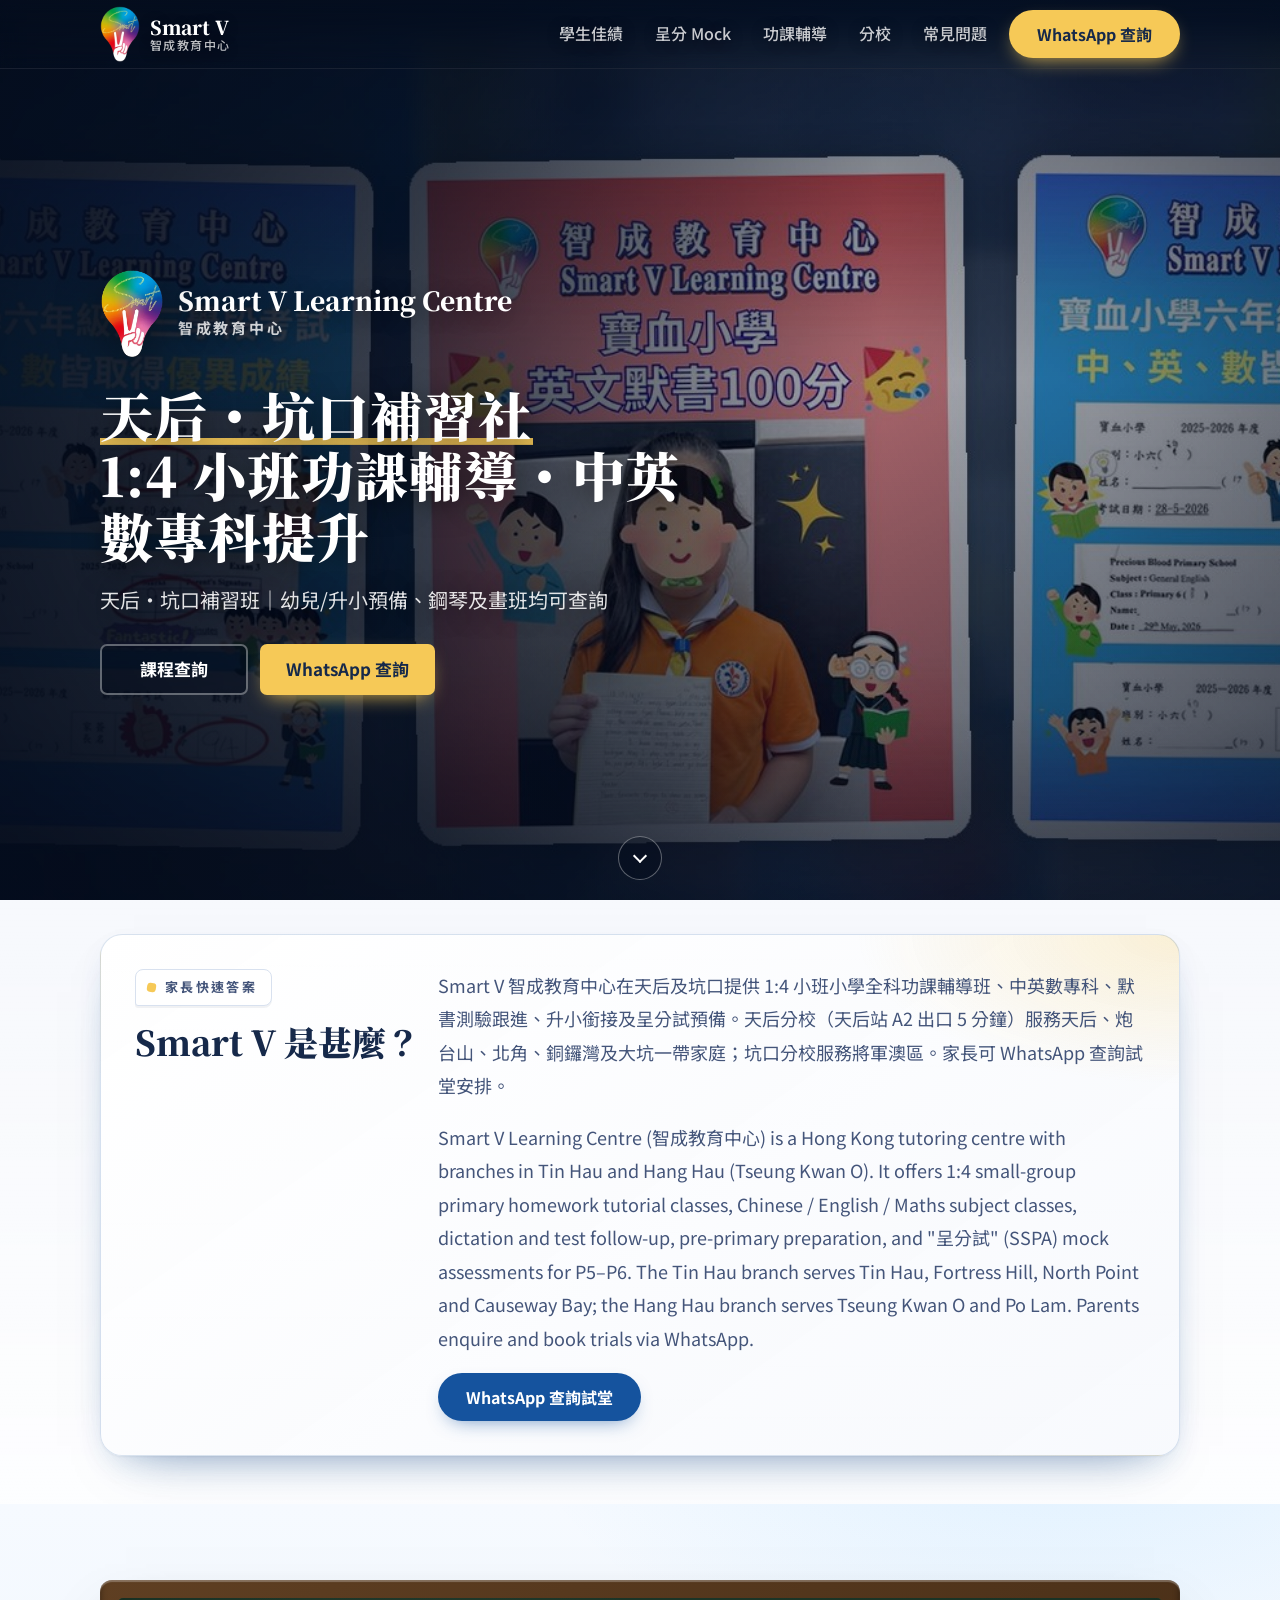
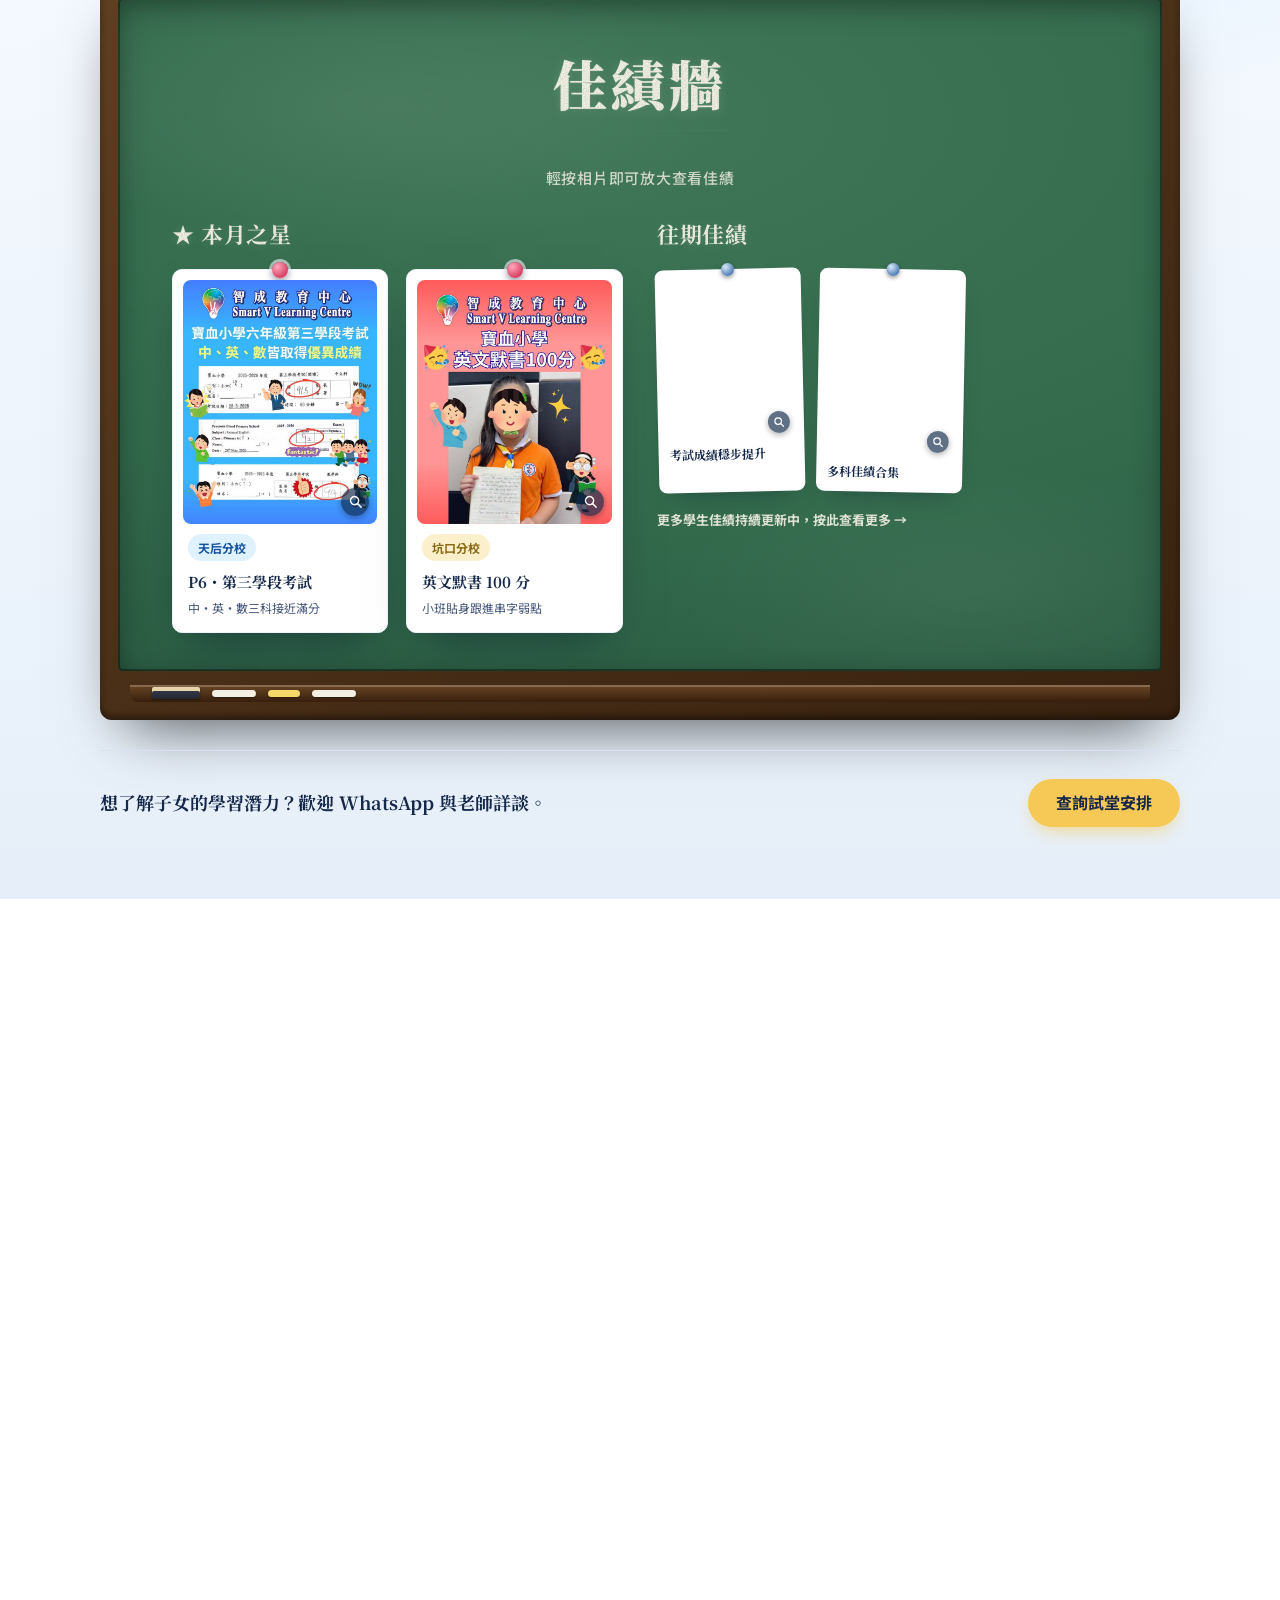
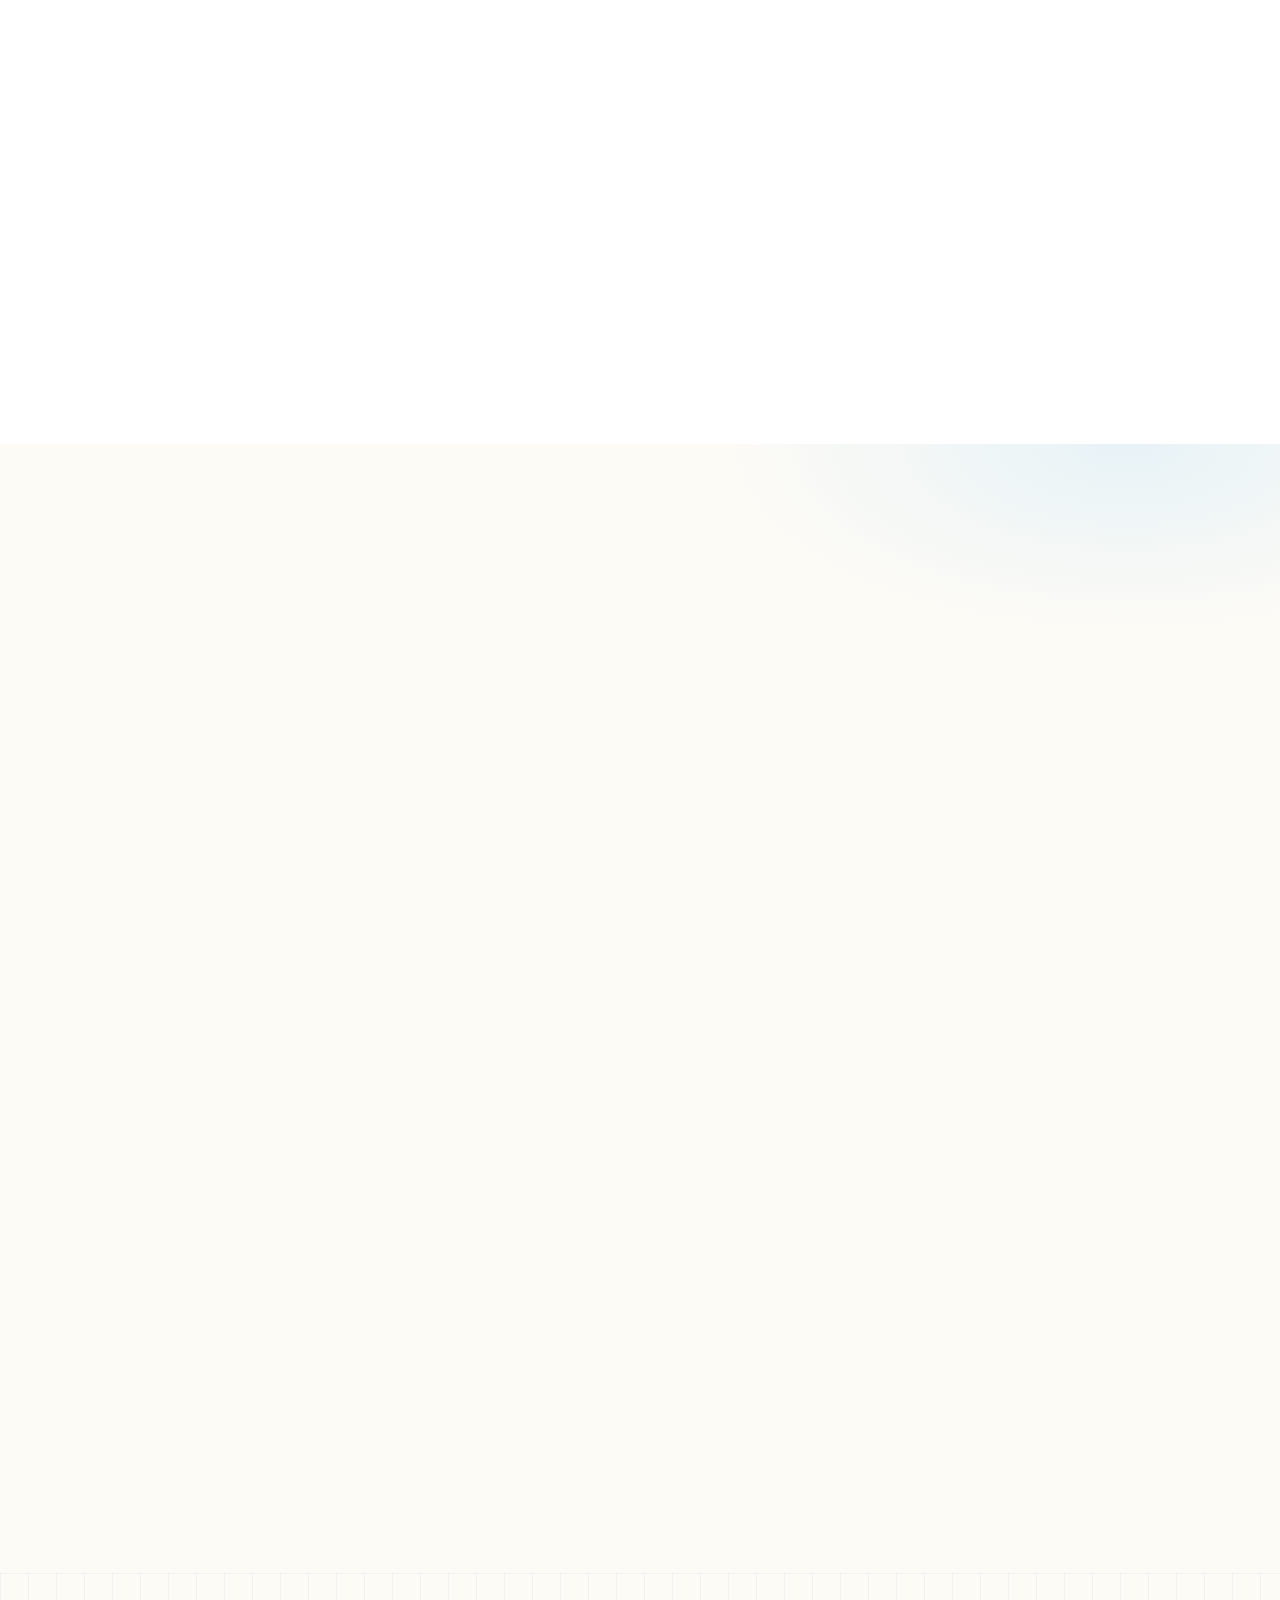
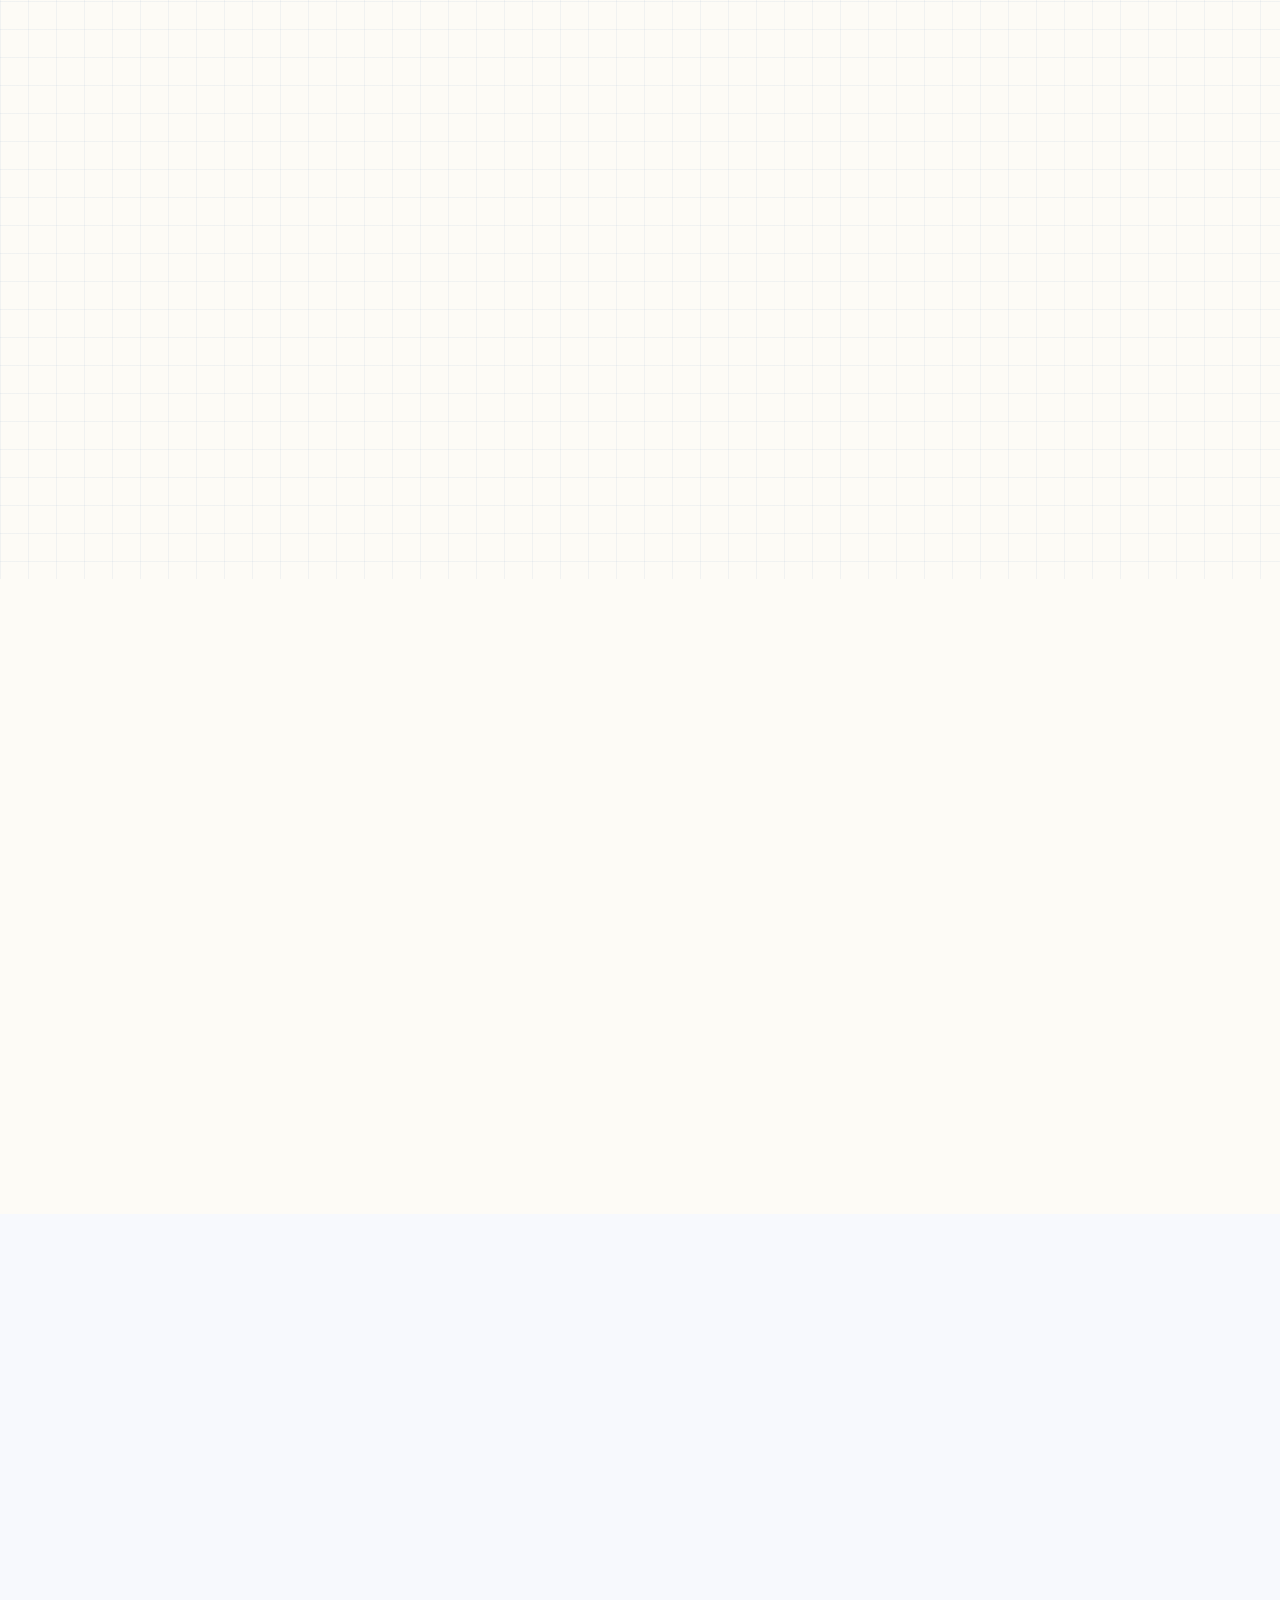
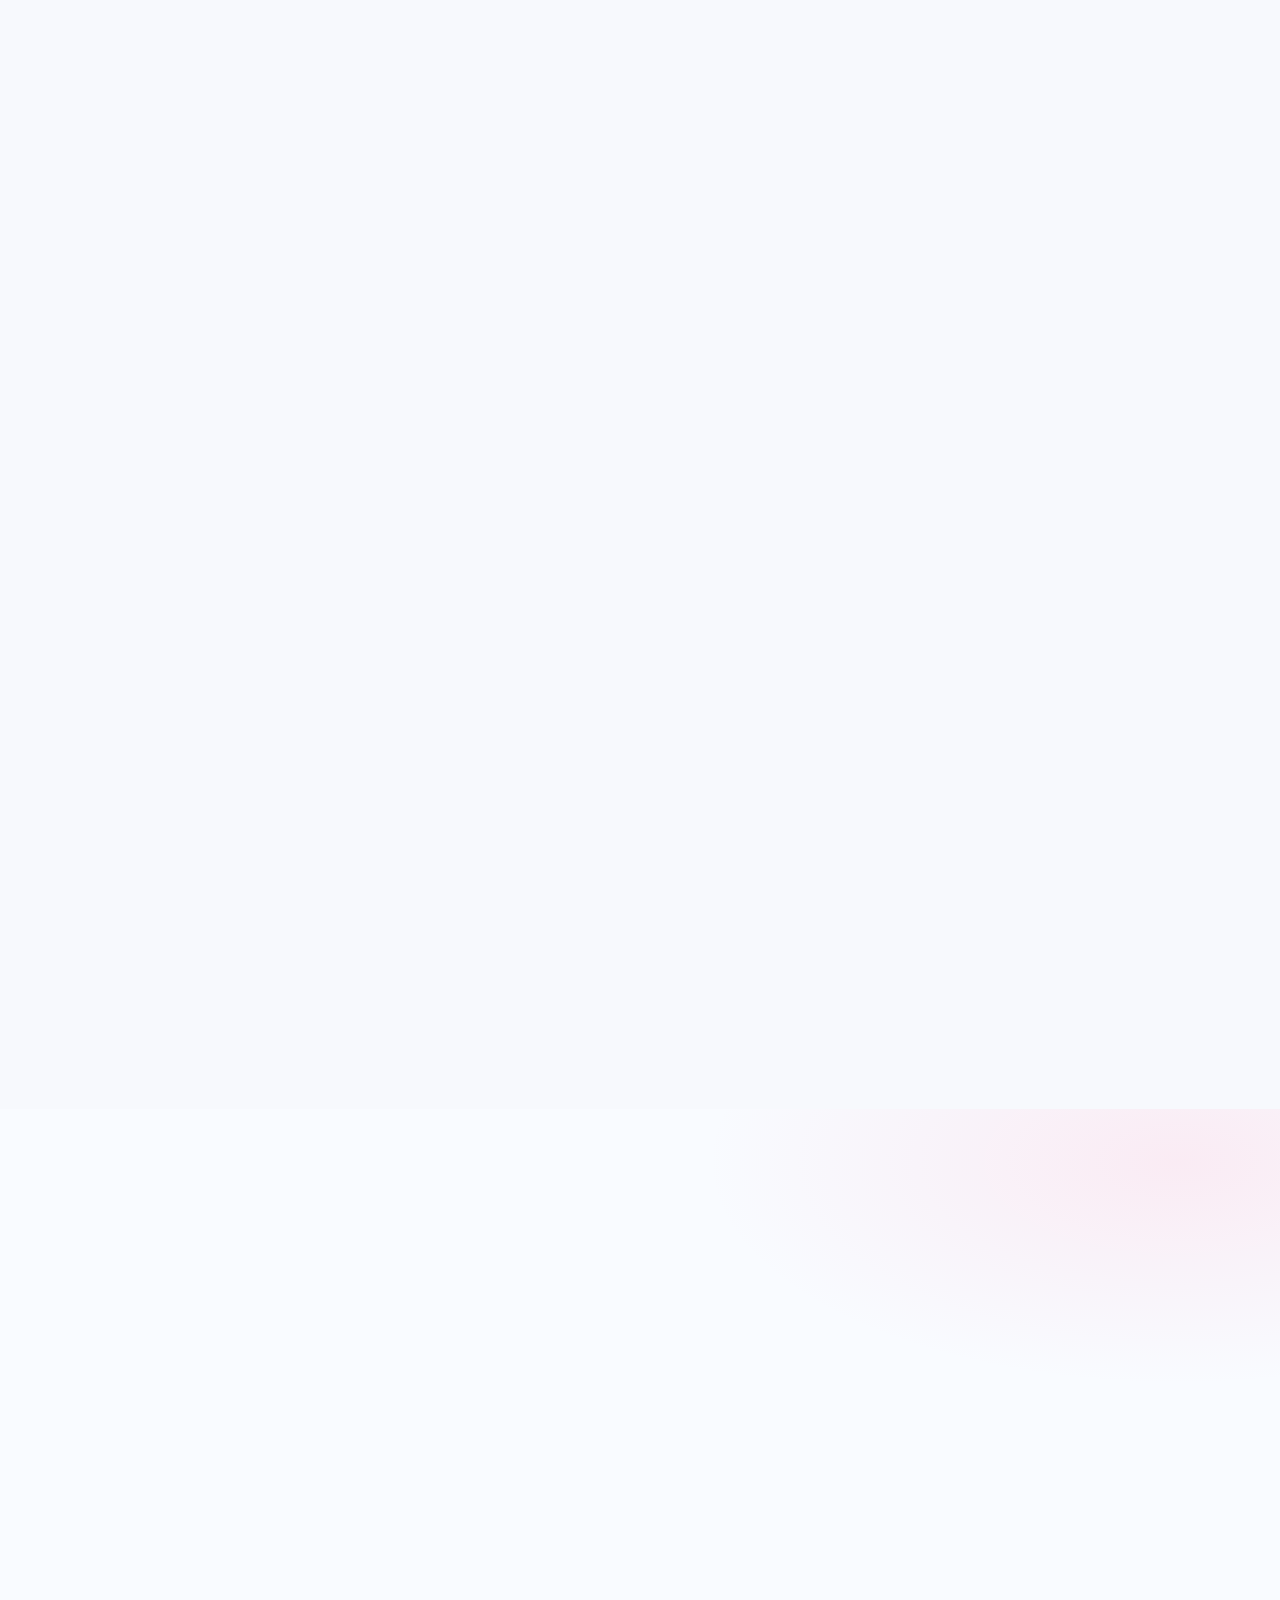
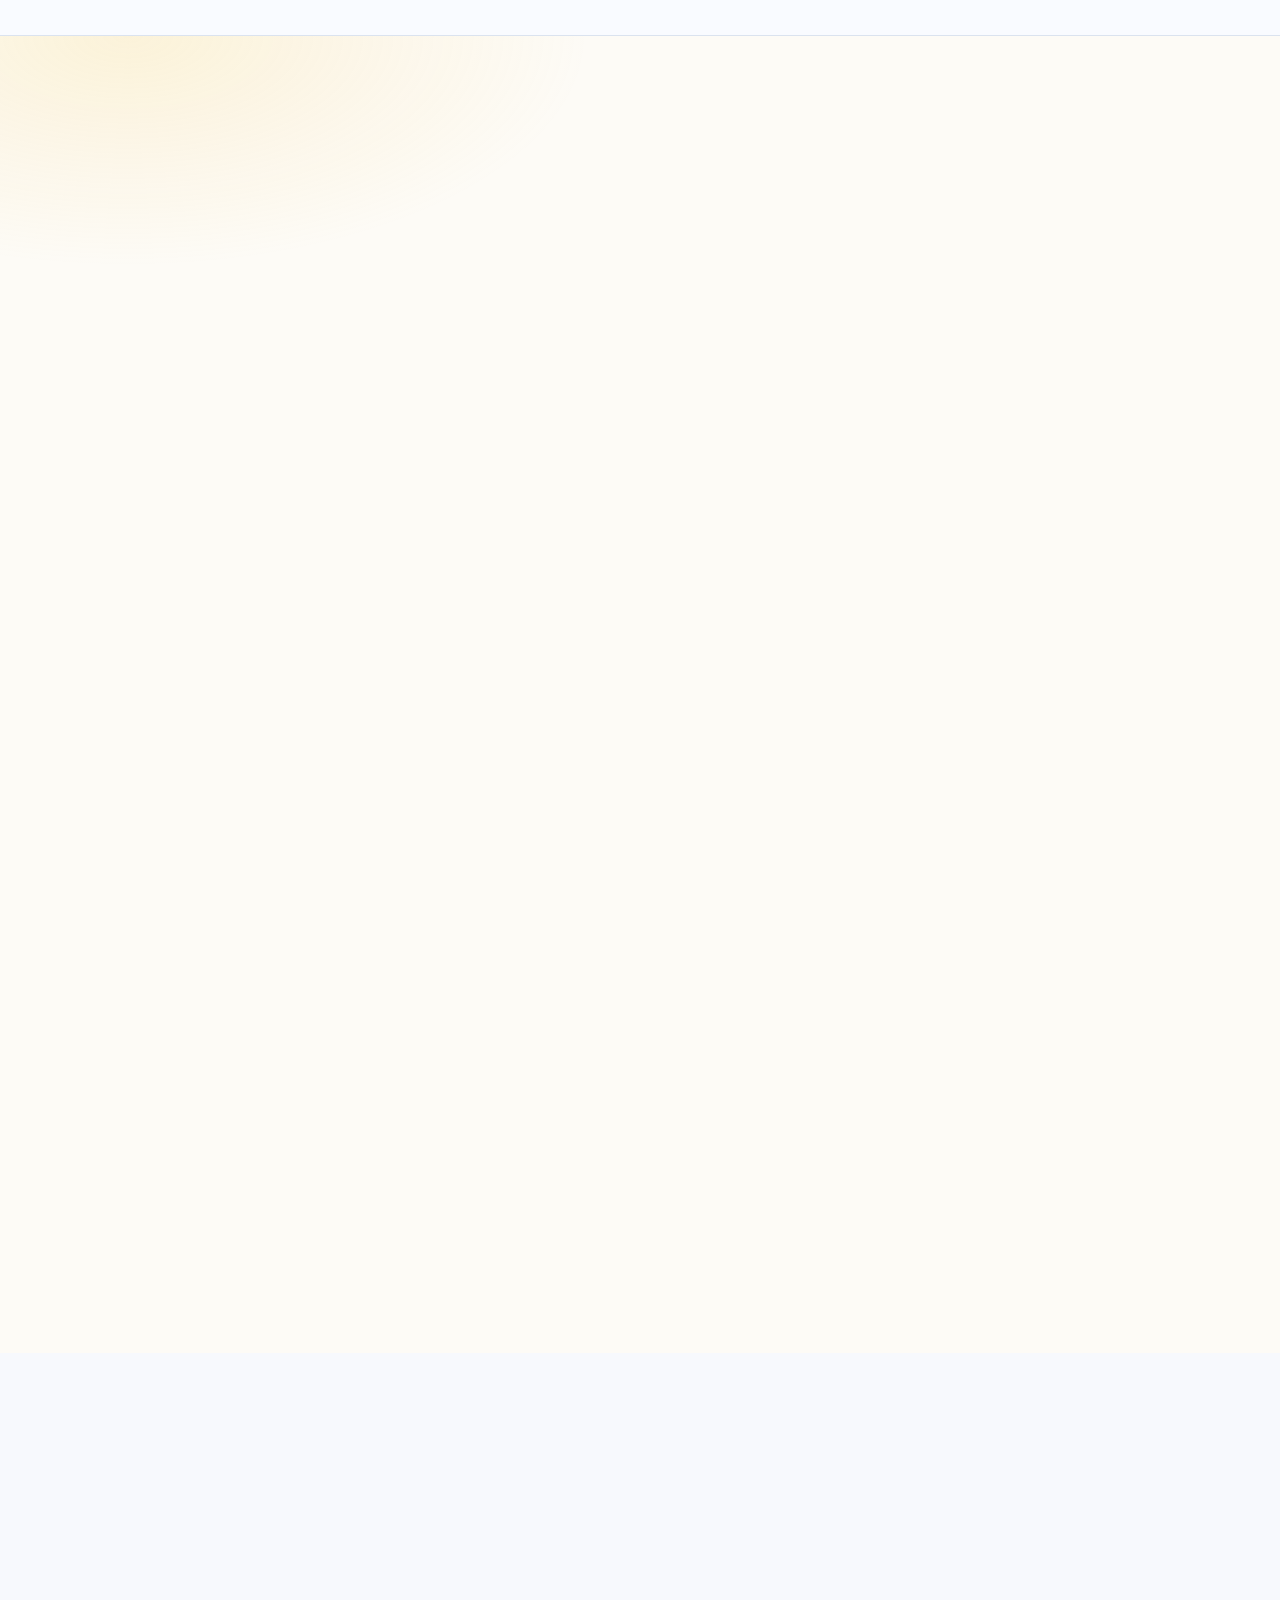
==== commit 55c67103: "Bust CSS cache for answer card layout" ====
--- a/index.html
+++ b/index.html
@@ -33,7 +33,7 @@
   <link rel="preconnect" href="https://fonts.googleapis.com" />
   <link rel="preconnect" href="https://fonts.gstatic.com" crossorigin />
   <link href="https://fonts.googleapis.com/css2?family=Noto+Sans+TC:wght@400;500;700&family=Noto+Serif+TC:wght@700;900&display=swap" rel="stylesheet" />
-  <link rel="stylesheet" href="css/styles.css?v=privacy-20260618-0431" />
+  <link rel="stylesheet" href="css/styles.css?v=answer-card-layout-20260627" />
   <script type="application/ld+json">
 {
   "@context": "https://schema.org",
--- a/css/styles.css
+++ b/css/styles.css
@@ -2097,6 +2097,7 @@
   display: grid;
   gap: 18px;
   align-items: center;
+  grid-template-columns: 1fr;
   padding: clamp(22px, 4vw, 34px);
   border: 1px solid rgba(21, 83, 158, 0.16);
   border-radius: 22px;
@@ -2116,9 +2117,11 @@
 .answer-card__text {
   margin: 0;
   max-width: 62em;
+  min-width: 0;
   color: var(--ink-soft);
   font-size: clamp(16px, 1.7vw, 18px);
   line-height: 1.86;
+  overflow-wrap: anywhere;
 }
 .answer-card .btn { justify-self: start; }
 
@@ -2273,7 +2276,15 @@
 }
 
 @media (min-width: 880px) {
-  .answer-card { grid-template-columns: 0.58fr 1fr auto; }
+  .answer-card {
+    grid-template-columns: minmax(180px, 0.36fr) minmax(0, 1fr);
+    column-gap: clamp(24px, 4vw, 48px);
+    align-items: start;
+  }
+  .answer-card__text,
+  .answer-card .btn {
+    grid-column: 2;
+  }
   .geo-layout { grid-template-columns: minmax(0, 1.05fr) minmax(320px, 0.78fr); align-items: center; }
   .geo-layout--reverse { grid-template-columns: minmax(320px, 0.78fr) minmax(0, 1.05fr); }
   .geo-layout--reverse .geo-copy { order: 2; }
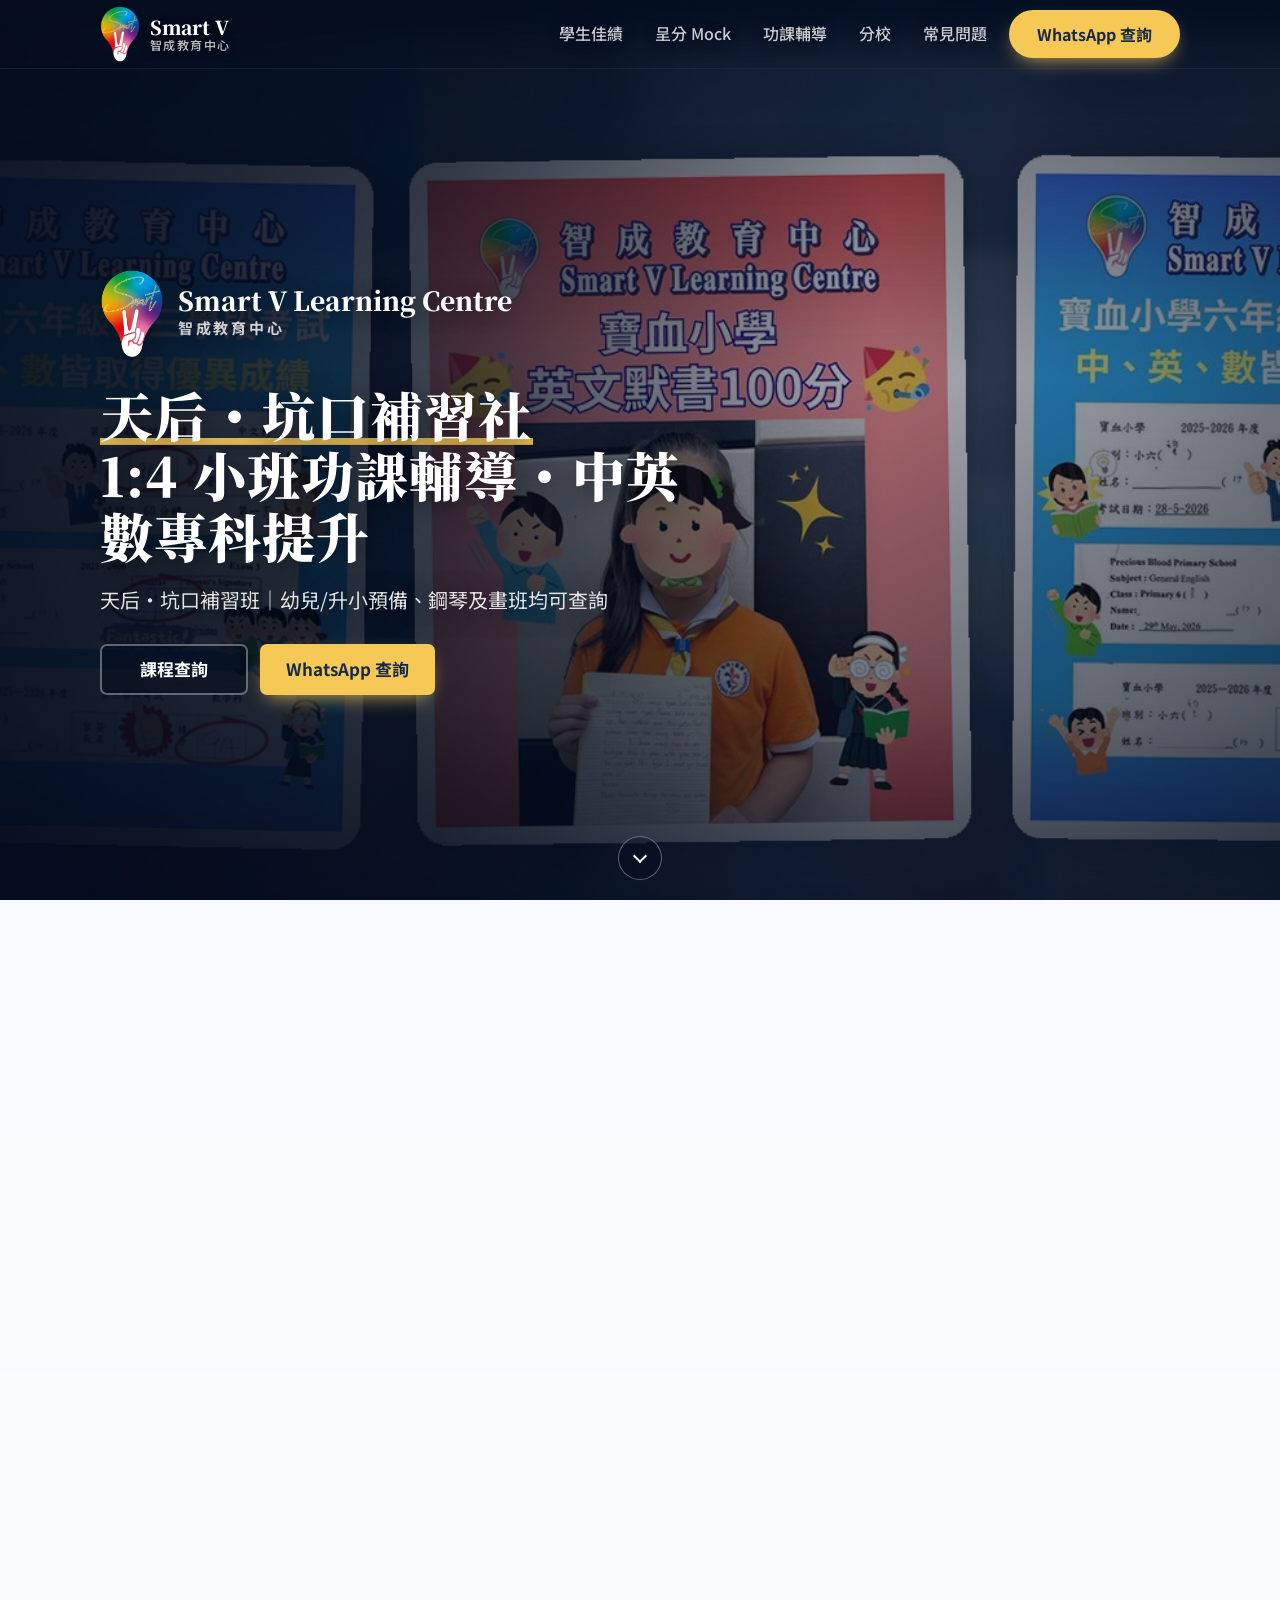
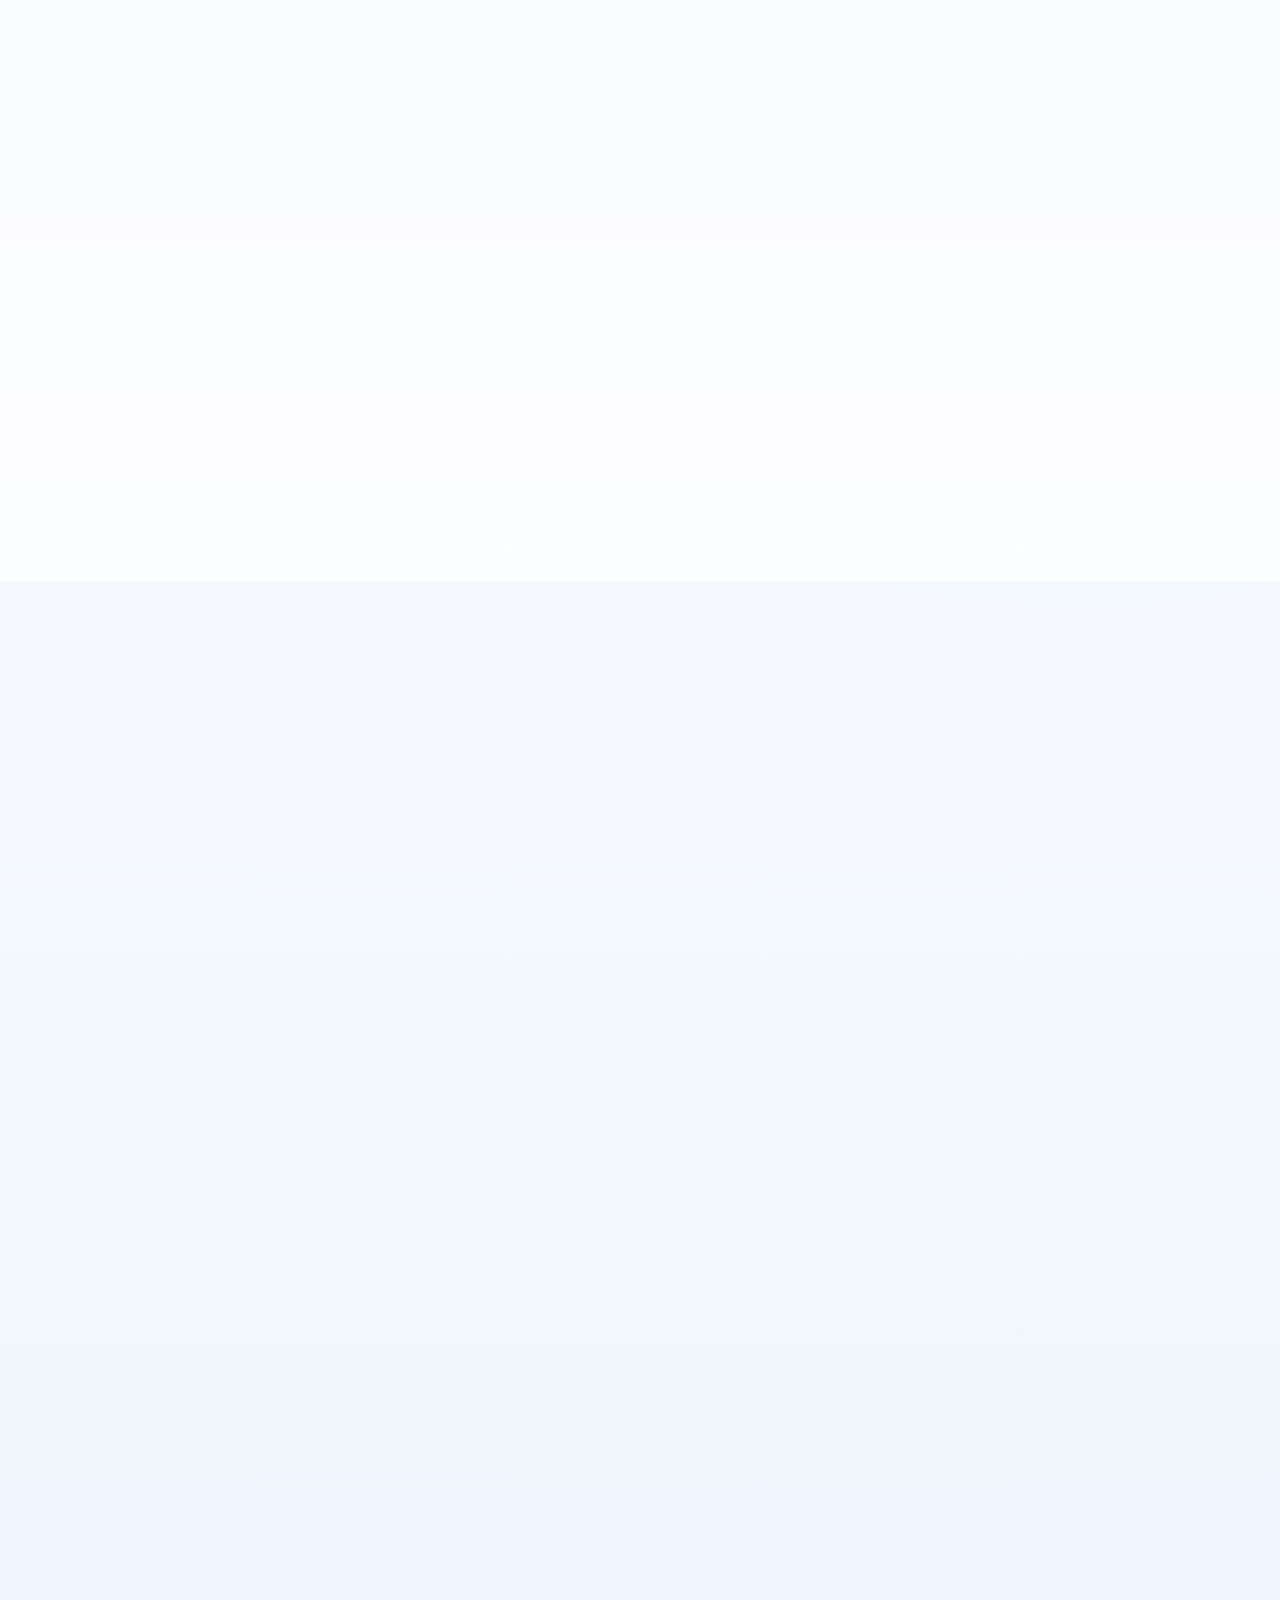
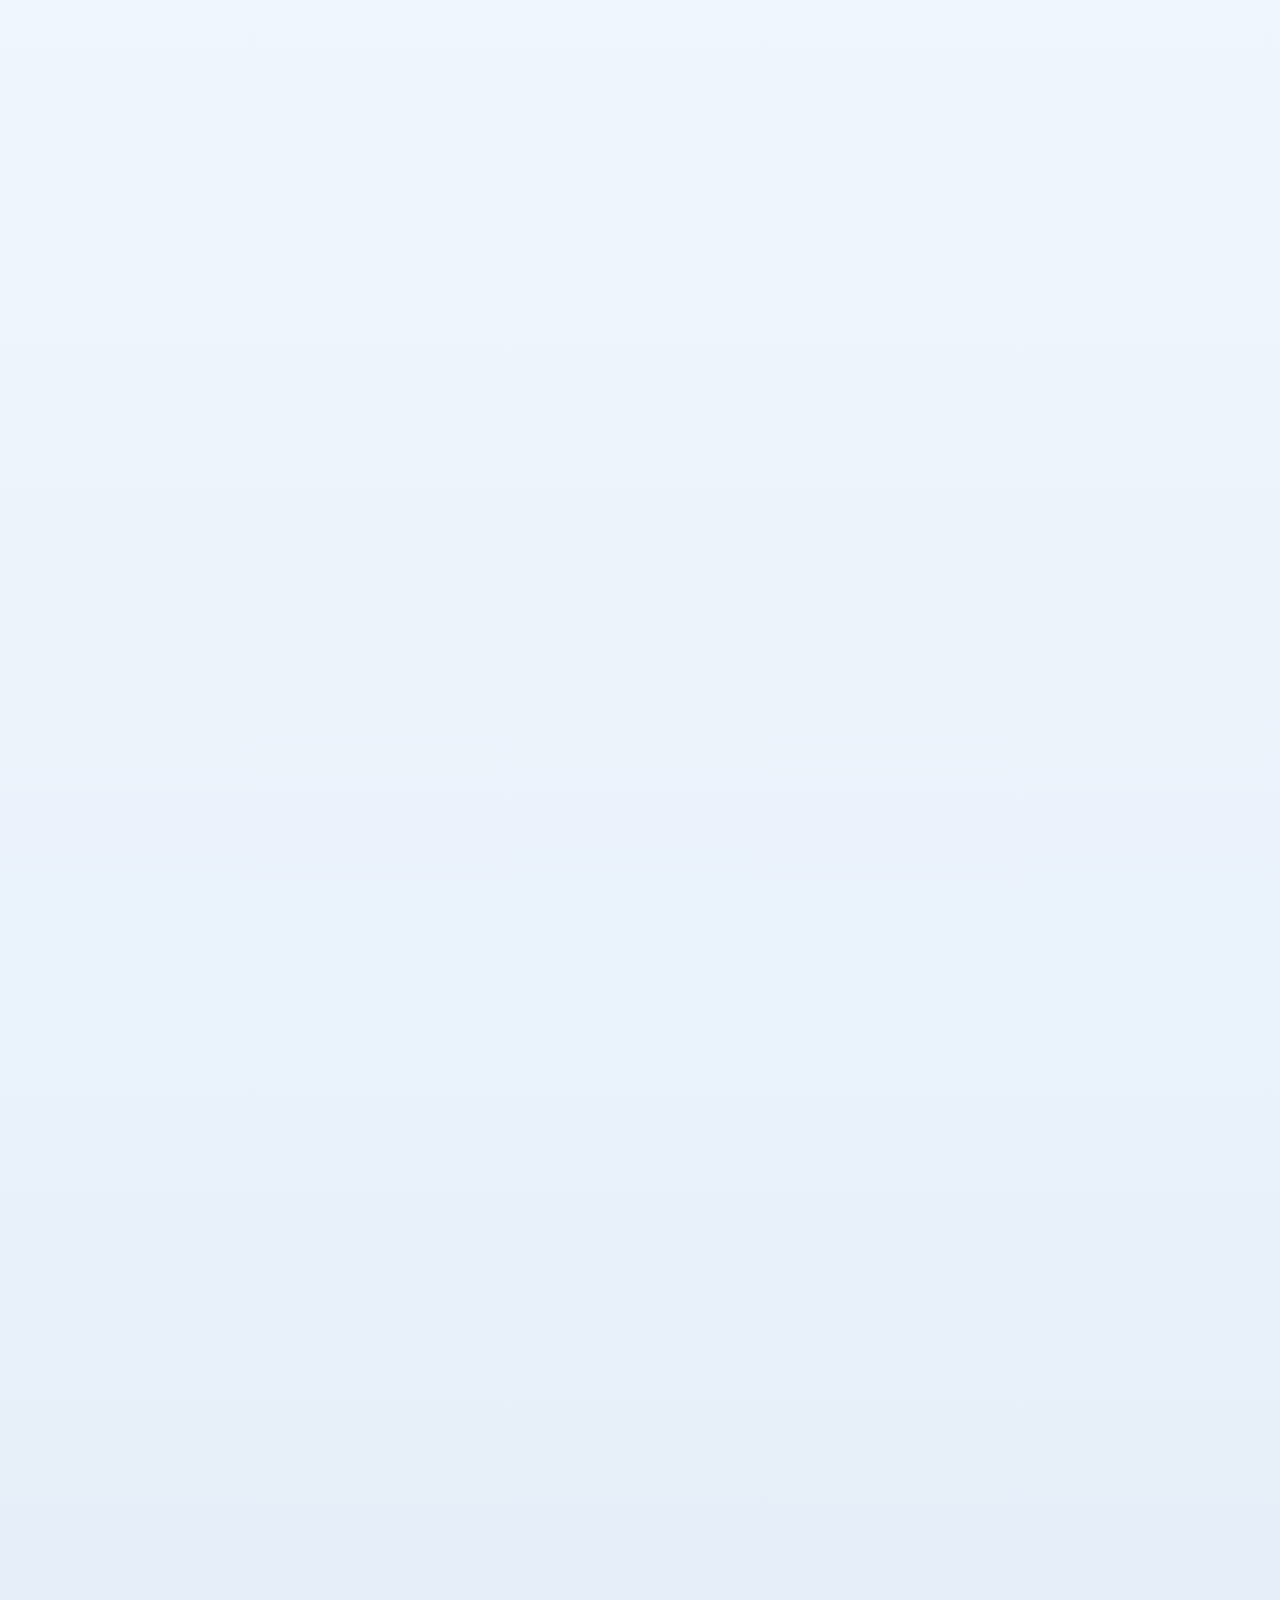
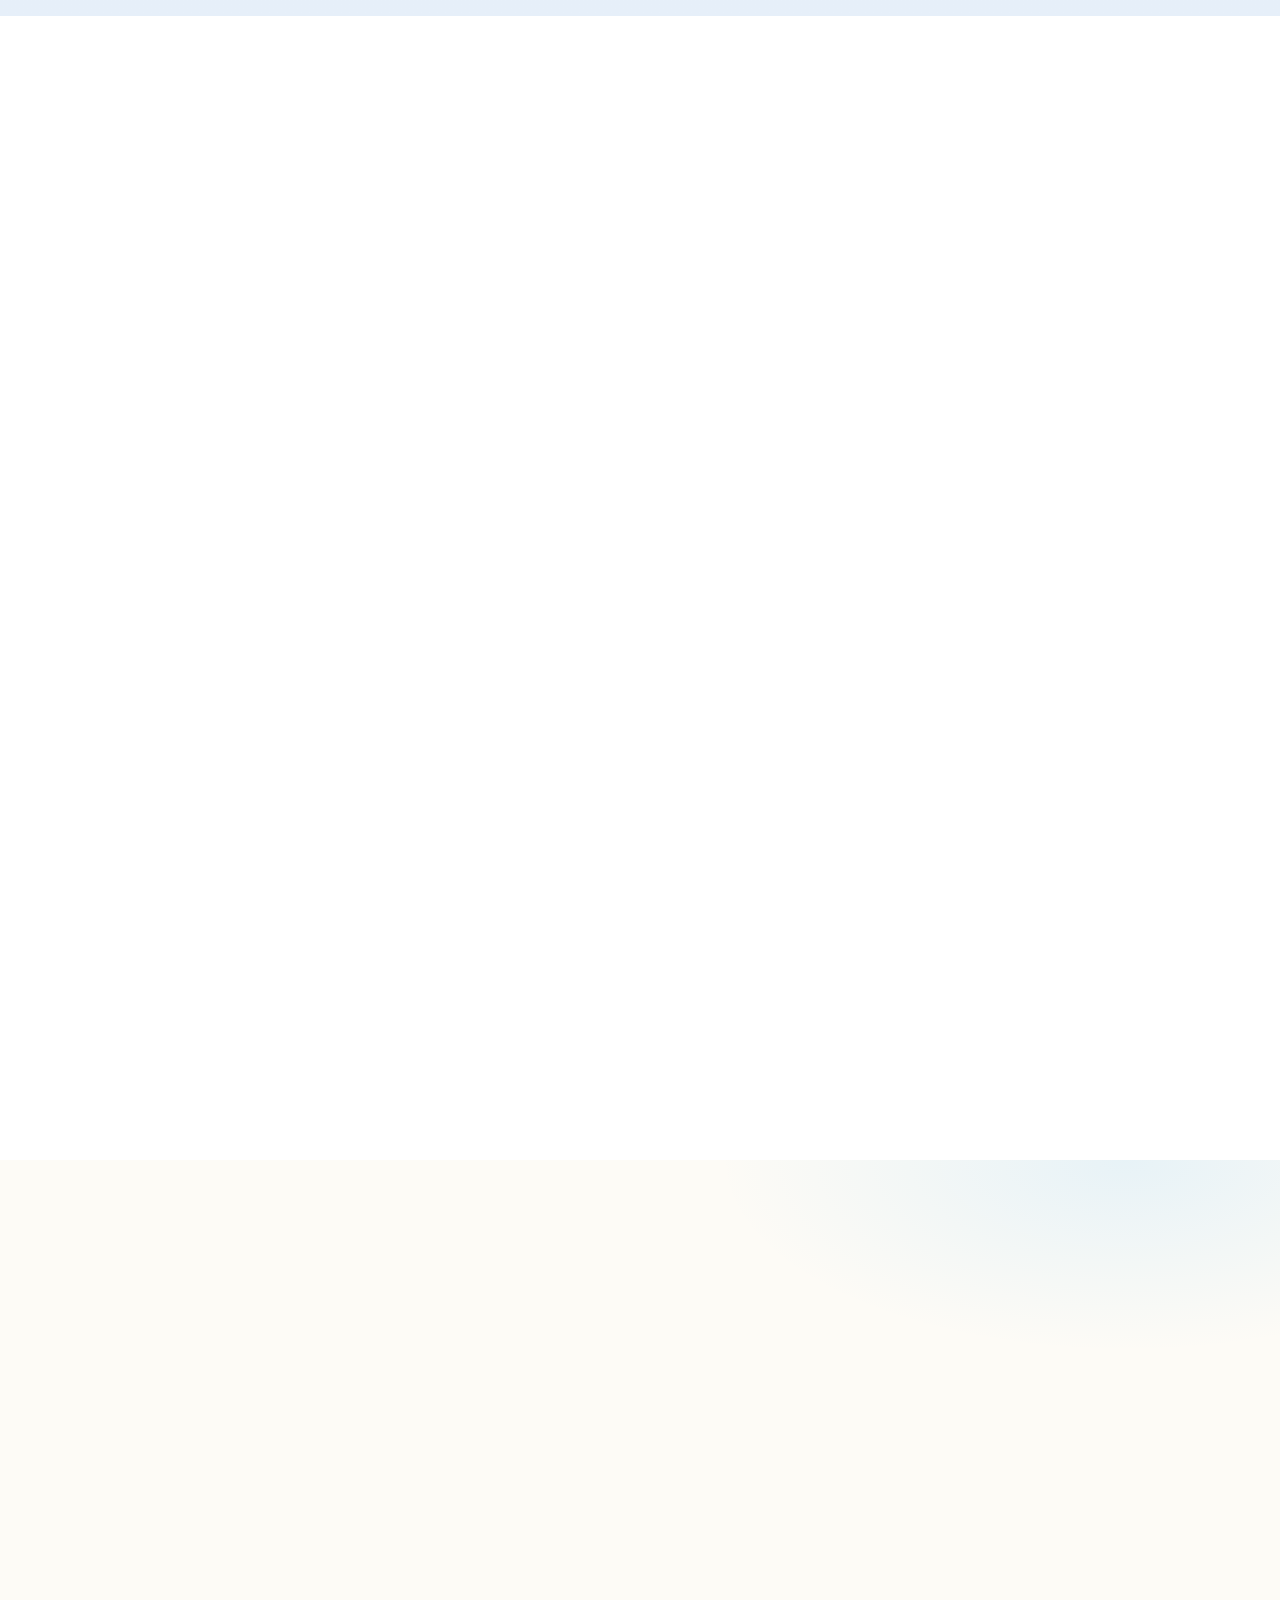
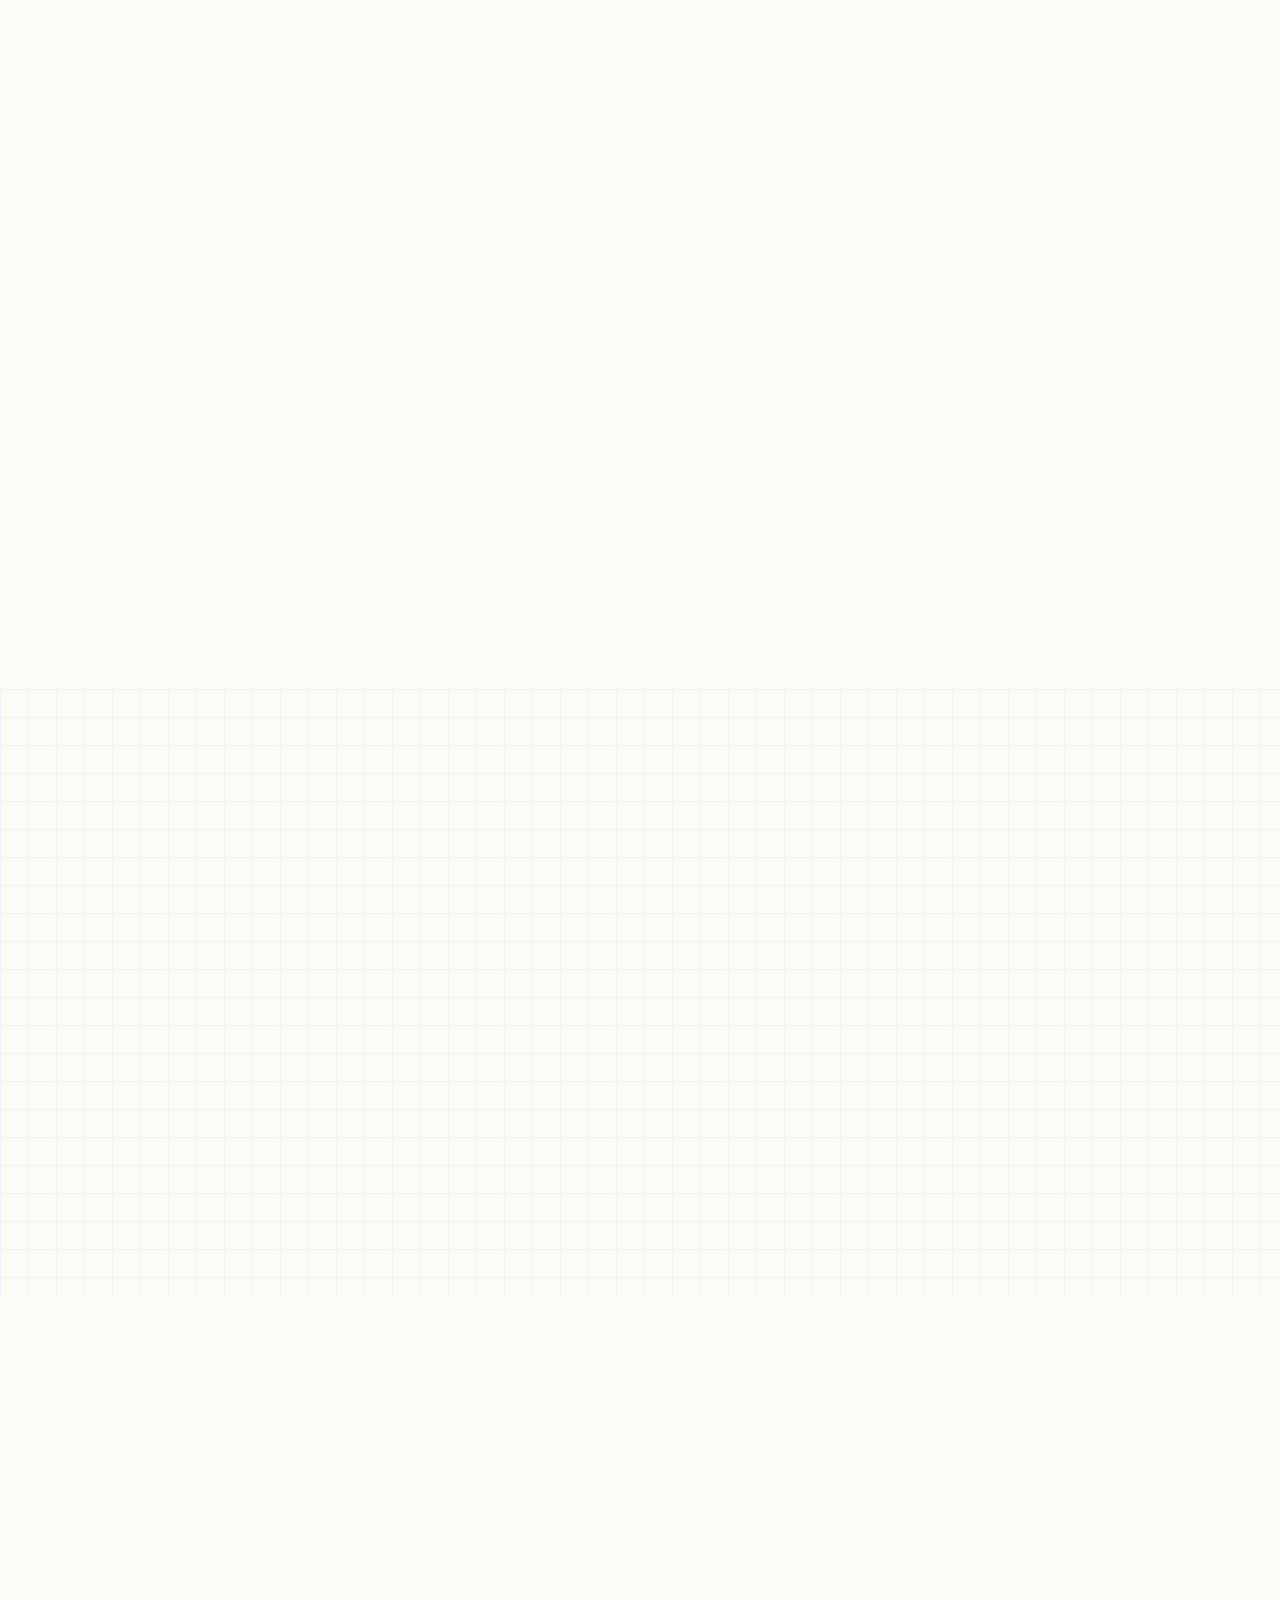
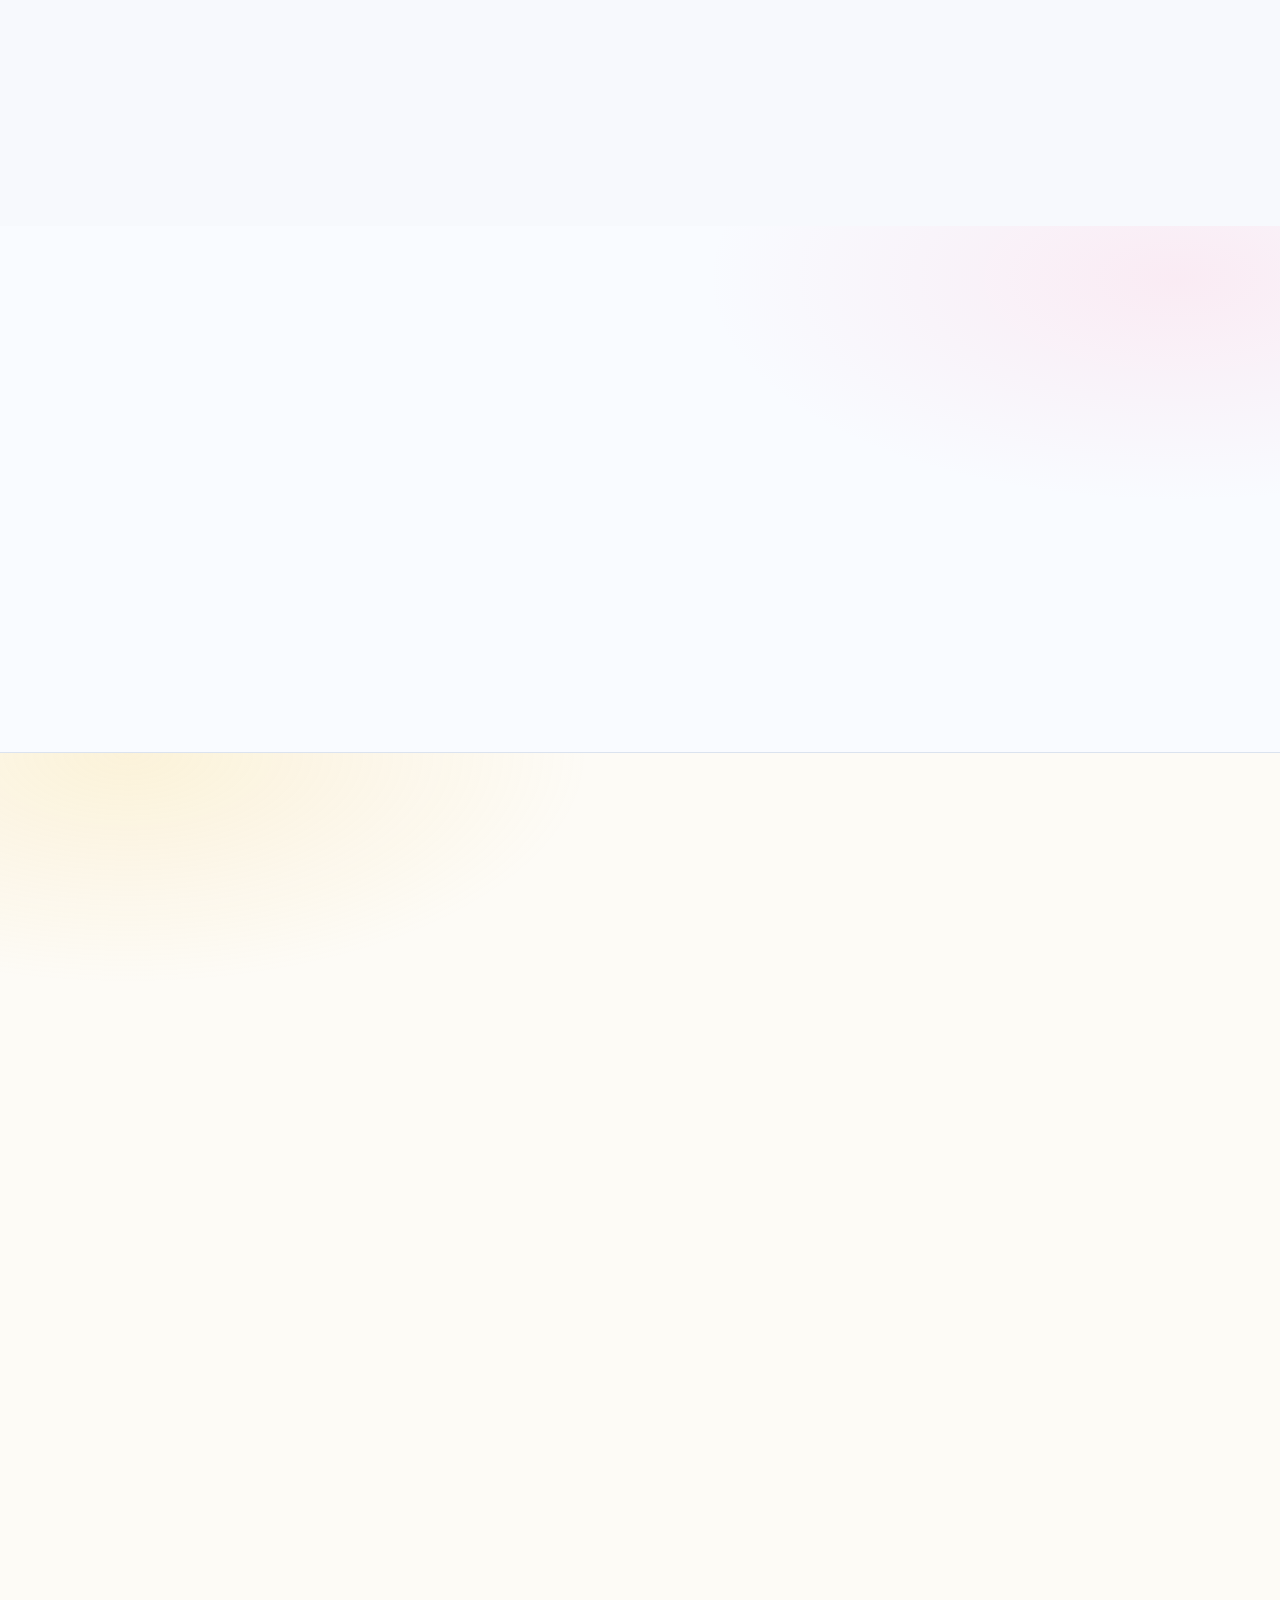
==== commit 2fa0ca04: "Use cache-safe CSS path for answer card fix" ====
--- a/index.html
+++ b/index.html
@@ -33,7 +33,7 @@
   <link rel="preconnect" href="https://fonts.googleapis.com" />
   <link rel="preconnect" href="https://fonts.gstatic.com" crossorigin />
   <link href="https://fonts.googleapis.com/css2?family=Noto+Sans+TC:wght@400;500;700&family=Noto+Serif+TC:wght@700;900&display=swap" rel="stylesheet" />
-  <link rel="stylesheet" href="css/styles.css?v=answer-card-layout-20260627" />
+  <link rel="stylesheet" href="css/styles-answer-card-layout-20260627.css" />
   <script type="application/ld+json">
 {
   "@context": "https://schema.org",
--- a/css/styles-answer-card-layout-20260627.css
+++ b/css/styles-answer-card-layout-20260627.css
@@ -0,0 +1,2391 @@
+/* ============================================================
+   Smart V Learning Centre — v2 redesign (claude-v7-20260610)
+   Direction: 精裝校簿 editorial trust.
+   Paper-and-ink stationery feel: deep Smart V blue as the trust
+   anchor, serif display headings, notebook-grid texture echoing
+   the Higgsfield ambient loop, yellow reserved for conversion.
+   v7 polish: stationery details (label-sticker kickers, washi
+   tape on the proof board, ruler progress bar, marker sweeps),
+   poster lightbox, per-section reveal variants.
+   ============================================================ */
+
+:root {
+  --ink: #16294a;
+  --ink-soft: #44557a;
+  --blue: #15539e;
+  --blue-deep: #103e77;
+  --sky: #29a6ff;
+  --sun: #f6c957;
+  --sun-deep: #8a6a14;
+  --pink: #ff8bb0;
+  --paper: #f7f9fd;
+  --paper-warm: #fdfbf6;
+  --line: #d8e1ef;
+  --white: #ffffff;
+  --serif: "Noto Serif TC", "Times New Roman", serif;
+  --sans: "Noto Sans TC", "PingFang TC", sans-serif;
+  --radius: 14px;
+  --shadow-card: 0 1px 2px rgba(22, 41, 74, 0.06), 0 12px 32px -12px rgba(21, 83, 158, 0.18);
+  --container: 1120px;
+}
+
+* { box-sizing: border-box; }
+
+html { scroll-behavior: smooth; }
+
+body {
+  margin: 0;
+  font-family: var(--sans);
+  font-size: 16px;
+  line-height: 1.75;
+  color: var(--ink);
+  background: var(--paper);
+  -webkit-font-smoothing: antialiased;
+}
+
+img, video { max-width: 100%; height: auto; display: block; }
+
+.container {
+  width: 100%;
+  max-width: var(--container);
+  margin-inline: auto;
+  padding-inline: 20px;
+}
+
+.sr-only {
+  position: absolute;
+  width: 1px; height: 1px;
+  margin: -1px; padding: 0;
+  overflow: hidden;
+  clip: rect(0 0 0 0);
+  white-space: nowrap;
+  border: 0;
+}
+
+.skip-link {
+  position: absolute;
+  top: -48px; left: 16px;
+  z-index: 200;
+  padding: 10px 18px;
+  background: var(--ink);
+  color: var(--white);
+  border-radius: 0 0 10px 10px;
+  text-decoration: none;
+  transition: top 0.2s ease;
+}
+.skip-link:focus { top: 0; }
+
+:focus-visible {
+  outline: 3px solid var(--sky);
+  outline-offset: 2px;
+  border-radius: 4px;
+}
+
+/* ---------- Buttons ---------- */
+
+.btn {
+  display: inline-flex;
+  align-items: center;
+  justify-content: center;
+  gap: 8px;
+  min-height: 48px;
+  padding: 10px 26px;
+  border: 2px solid transparent;
+  border-radius: 999px;
+  font-family: var(--sans);
+  font-size: 16px;
+  font-weight: 700;
+  line-height: 1.3;
+  text-decoration: none;
+  cursor: pointer;
+  transition: transform 0.18s ease, box-shadow 0.18s ease, background-color 0.18s ease;
+}
+.btn:hover { transform: translateY(-2px); }
+.btn:active { transform: translateY(0); }
+
+.btn--sun {
+  background: var(--sun);
+  color: var(--ink);
+  box-shadow: 0 8px 20px -8px rgba(246, 201, 87, 0.9);
+}
+.btn--sun:hover { background: #f8d272; }
+
+.btn--blue {
+  background: var(--blue);
+  color: var(--white);
+  box-shadow: 0 8px 20px -10px rgba(21, 83, 158, 0.7);
+}
+.btn--blue:hover { background: var(--blue-deep); }
+
+.btn--ghost {
+  background: rgba(255, 255, 255, 0.13);
+  color: var(--white);
+  border-color: rgba(255, 255, 255, 0.45);
+  box-shadow: none;
+}
+.btn--ghost:hover { background: rgba(255, 255, 255, 0.22); }
+
+.btn--line {
+  background: transparent;
+  color: var(--blue);
+  border-color: rgba(21, 83, 158, 0.35);
+}
+.btn--line:hover { border-color: var(--blue); background: rgba(21, 83, 158, 0.05); }
+
+.btn--lg { min-height: 54px; padding: 12px 30px; font-size: 17px; }
+
+/* ---------- Header ---------- */
+
+.nav {
+  position: fixed;
+  top: 0;
+  left: 0;
+  right: 0;
+  z-index: 100;
+  background: linear-gradient(180deg, rgba(5, 14, 30, 0.62), rgba(5, 14, 30, 0.16) 78%, transparent);
+  backdrop-filter: blur(10px);
+  border-bottom: 1px solid rgba(255, 255, 255, 0.08);
+  transition: background 0.25s ease, border-color 0.25s ease, box-shadow 0.25s ease;
+}
+.nav.scrolled {
+  background: rgba(255, 255, 255, 0.94);
+  border-bottom-color: var(--line);
+  box-shadow: 0 6px 24px -18px rgba(22, 41, 74, 0.4);
+}
+
+.nav__inner {
+  display: flex;
+  align-items: center;
+  gap: 20px;
+  min-height: 68px;
+}
+
+.brand {
+  display: flex;
+  align-items: center;
+  gap: 10px;
+  margin-right: auto;
+  text-decoration: none;
+  color: var(--white);
+  text-shadow: 0 2px 14px rgba(0, 0, 0, 0.32);
+}
+.nav.scrolled .brand {
+  color: var(--ink);
+  text-shadow: none;
+}
+.brand__logo { width: 40px; height: auto; }
+.brand__text {
+  font-family: var(--serif);
+  font-weight: 900;
+  font-size: 19px;
+  line-height: 1.1;
+  display: flex;
+  flex-direction: column;
+}
+.brand__text small {
+  font-family: var(--sans);
+  font-weight: 500;
+  font-size: 12px;
+  color: rgba(255, 255, 255, 0.74);
+  letter-spacing: 0.12em;
+}
+.nav.scrolled .brand__text small { color: var(--ink-soft); }
+
+.nav__links { display: none; gap: 28px; }
+.nav__links a {
+  color: rgba(255, 255, 255, 0.78);
+  text-decoration: none;
+  font-weight: 500;
+  white-space: nowrap;
+  padding: 6px 2px;
+  border-bottom: 2px solid transparent;
+  text-shadow: 0 2px 14px rgba(0, 0, 0, 0.34);
+  transition: color 0.18s ease, border-color 0.18s ease;
+}
+.nav__links a:hover { color: var(--white); border-bottom-color: var(--sun); }
+.nav.scrolled .nav__links a {
+  color: var(--ink-soft);
+  text-shadow: none;
+}
+.nav.scrolled .nav__links a:hover { color: var(--blue); }
+
+.nav__cta { display: none; }
+
+.nav__toggle {
+  display: inline-flex;
+  flex-direction: column;
+  justify-content: center;
+  gap: 5px;
+  width: 48px;
+  height: 48px;
+  padding: 12px;
+  background: rgba(255, 255, 255, 0.12);
+  border: 1px solid rgba(255, 255, 255, 0.38);
+  border-radius: 10px;
+  cursor: pointer;
+}
+.nav.scrolled .nav__toggle {
+  background: transparent;
+  border-color: var(--line);
+}
+.nav__toggle span {
+  display: block;
+  height: 2px;
+  background: var(--white);
+  border-radius: 2px;
+  transition: transform 0.2s ease, opacity 0.2s ease, background-color 0.2s ease;
+}
+.nav.scrolled .nav__toggle span { background: var(--ink); }
+.nav__toggle[aria-expanded="true"] span:nth-child(1) { transform: translateY(7px) rotate(45deg); }
+.nav__toggle[aria-expanded="true"] span:nth-child(2) { opacity: 0; }
+.nav__toggle[aria-expanded="true"] span:nth-child(3) { transform: translateY(-7px) rotate(-45deg); }
+
+.nav__mobile {
+  display: none;
+  flex-direction: column;
+  gap: 4px;
+  padding: 12px 20px 20px;
+  border-top: 1px solid var(--line);
+  background: var(--white);
+}
+.nav__mobile.open { display: flex; }
+.nav__mobile a {
+  padding: 12px 4px;
+  color: var(--ink);
+  font-weight: 500;
+  text-decoration: none;
+  border-bottom: 1px solid var(--line);
+}
+.nav__mobile a.btn { margin-top: 12px; border-bottom: none; }
+
+/* Sun-yellow "ruler" reading-progress bar, shown once the nav docks */
+.nav__ruler {
+  position: absolute;
+  left: 0;
+  right: 0;
+  bottom: -1px;
+  height: 3px;
+  background: linear-gradient(90deg, var(--sun), #f0b93a);
+  transform-origin: 0 50%;
+  transform: scaleX(0);
+  opacity: 0;
+  transition: opacity 0.25s ease;
+  pointer-events: none;
+}
+.nav.scrolled .nav__ruler { opacity: 1; }
+
+@media (min-width: 1024px) {
+  .nav__links { display: flex; }
+  .nav__cta { display: inline-flex; }
+  .nav__toggle, .nav__mobile { display: none !important; }
+}
+
+/* ---------- Hero ---------- */
+
+.hero {
+  position: relative;
+  overflow: hidden;
+  padding: 48px 0 64px;
+  background: var(--paper);
+}
+
+/* Higgsfield ambient layer: video sits under a paper veil so copy
+   stays readable; if the file fails to load JS hides the layer. */
+.hero__ambient {
+  position: absolute;
+  inset: 0;
+  z-index: 0;
+}
+.hero__ambient::before {
+  content: "";
+  position: absolute;
+  inset: 0;
+  z-index: 0;
+  background-image: url("../assets/motion/results-full-viewport-ultrasmooth-20260610-poster.jpg?v=results-full-viewport-ultrasmooth-v1-20260610");
+  background-size: cover;
+  background-position: 52% center;
+  transform: scale(1.035);
+  opacity: 1;
+  transition: opacity 0.45s ease;
+}
+.hero__ambient video {
+  position: absolute;
+  inset: 0;
+  z-index: 1;
+  width: 100%;
+  height: 100%;
+  object-fit: cover;
+  opacity: 0;
+  transform: translate3d(0, 0, 0);
+  backface-visibility: hidden;
+  transition: opacity 0.45s ease;
+  will-change: transform;
+}
+.hero__ambient.is-video-ready::before { opacity: 0; }
+.hero__ambient.is-video-ready video { opacity: 0.5; }
+.hero__ambient--off { display: none; }
+.hero__veil {
+  position: absolute;
+  inset: 0;
+  z-index: 2;
+  background:
+    linear-gradient(180deg, rgba(247, 249, 253, 0.82) 0%, rgba(247, 249, 253, 0.62) 45%, rgba(247, 249, 253, 0.95) 100%);
+  pointer-events: none;
+}
+
+
+.hero__grid {
+  position: relative;
+  z-index: 1;
+  display: grid;
+  gap: 40px;
+}
+
+.eyebrow {
+  display: inline-block;
+  margin: 0 0 18px;
+  padding: 7px 16px;
+  background: var(--white);
+  border: 1px solid var(--line);
+  border-radius: 999px;
+  font-size: 14px;
+  font-weight: 700;
+  color: var(--blue);
+  letter-spacing: 0.04em;
+  box-shadow: var(--shadow-card);
+}
+
+.hero__title {
+  margin: 0 0 18px;
+  font-family: var(--serif);
+  font-weight: 900;
+  font-size: clamp(34px, 7.4vw, 56px);
+  line-height: 1.28;
+  letter-spacing: 0.01em;
+  text-wrap: balance;
+}
+
+/* Marker underline swept under the hero promise once copy lands */
+.u-sweep {
+  background: linear-gradient(rgba(246, 201, 87, 0.92), rgba(246, 201, 87, 0.92)) no-repeat 0 90% / 100% 0.13em;
+}
+.js .u-sweep { background-size: 0% 0.13em; transition: background-size 0.9s cubic-bezier(0.22, 1, 0.36, 1) 0.8s; }
+.js [data-hero].in .u-sweep { background-size: 100% 0.13em; }
+
+/* Teacher's marker highlight, swept in when its section reveals */
+.mark {
+  font-style: normal;
+  background-image: linear-gradient(transparent 62%, rgba(246, 201, 87, 0.75) 62%);
+  background-repeat: no-repeat;
+  background-size: 100% 100%;
+  -webkit-box-decoration-break: clone;
+  box-decoration-break: clone;
+}
+.mark--pink {
+  background-image: linear-gradient(transparent 62%, rgba(255, 139, 176, 0.55) 62%);
+}
+.js [data-reveal] .mark {
+  background-size: 0% 100%;
+  transition: background-size 0.9s cubic-bezier(0.22, 1, 0.36, 1) 0.45s;
+}
+.js [data-reveal].in .mark { background-size: 100% 100%; }
+
+.hero__lead {
+  margin: 0 0 28px;
+  max-width: 34em;
+  font-size: 17px;
+  color: var(--ink-soft);
+}
+
+.hero__actions {
+  display: flex;
+  flex-wrap: wrap;
+  gap: 14px;
+  margin-bottom: 28px;
+}
+
+.hero__facts {
+  display: flex;
+  flex-wrap: wrap;
+  gap: 10px 22px;
+  margin: 0;
+  padding: 0;
+  list-style: none;
+}
+.hero__facts li {
+  position: relative;
+  padding-left: 20px;
+  font-size: 14px;
+  font-weight: 700;
+  color: var(--blue);
+}
+.hero__facts li::before {
+  content: "✓";
+  position: absolute;
+  left: 0;
+  color: var(--sun-deep);
+}
+
+.hero__proof {
+  margin: 0;
+  justify-self: center;
+  width: min(340px, 86%);
+  background: var(--white);
+  border: 1px solid var(--line);
+  border-radius: var(--radius);
+  padding: 12px 12px 16px;
+  box-shadow: 0 24px 48px -20px rgba(21, 83, 158, 0.35);
+  transform: rotate(1.5deg);
+}
+.hero__proof img { border-radius: 8px; }
+.hero__proof figcaption {
+  padding: 12px 4px 0;
+  font-size: 14px;
+  color: var(--ink-soft);
+}
+.hero__proof figcaption span {
+  display: block;
+  font-family: var(--serif);
+  font-weight: 700;
+  font-size: 15px;
+  color: var(--blue);
+}
+
+@media (min-width: 880px) {
+  .hero { padding: 72px 0 88px; }
+  .hero__grid {
+    grid-template-columns: minmax(0, 1.25fr) minmax(0, 0.75fr);
+    align-items: center;
+  }
+  .hero__proof { justify-self: end; }
+}
+
+/* Cinematic reference-style hero: full-screen achievement-post strip
+   background, no framed DOM social-post cards, copy placed directly on video. */
+.hero--cycle {
+  min-height: 100svh;
+  height: 100svh;
+  display: flex;
+  align-items: center;
+  padding: 96px 0 68px;
+  background: #071326;
+  color: var(--white);
+}
+.hero--cycle .hero__ambient.is-video-ready video {
+  opacity: 1;
+  height: 100%;
+  max-width: none;
+  filter: saturate(1.04) contrast(1.04) brightness(0.9);
+}
+.hero__ambient video.hero__motion--off { display: block; }
+.hero__photo-marquee { display: none !important; }
+.hero--cycle .hero__veil {
+  background:
+    linear-gradient(90deg, rgba(4, 12, 28, 0.84) 0%, rgba(4, 12, 28, 0.64) 34%, rgba(4, 12, 28, 0.18) 69%, rgba(4, 12, 28, 0.38) 100%),
+    linear-gradient(180deg, rgba(4, 12, 28, 0.42) 0%, rgba(4, 12, 28, 0.04) 42%, rgba(4, 12, 28, 0.54) 100%);
+}
+.hero__grid--single {
+  height: 100%;
+  min-height: 0;
+  display: flex;
+  align-items: center;
+  justify-content: flex-start;
+}
+.hero__copy--overlay {
+  width: min(620px, 100%);
+  margin: 0;
+  padding: 0;
+  background: transparent;
+  border: 0;
+  border-radius: 0;
+  box-shadow: none;
+  backdrop-filter: none;
+  transform: translateY(2vh);
+}
+.hero__brand-lockup {
+  display: flex;
+  align-items: center;
+  gap: 14px;
+  margin-bottom: 26px;
+}
+.hero__logo {
+  width: clamp(48px, 5vw, 66px);
+  height: auto;
+  margin: 0;
+  filter: drop-shadow(0 12px 24px rgba(0, 0, 0, 0.44));
+}
+.hero__brand-copy p {
+  margin: 0 0 2px;
+  font-family: var(--serif);
+  font-weight: 900;
+  font-size: clamp(19px, 2.2vw, 26px);
+  line-height: 1.05;
+  text-shadow: 0 3px 22px rgba(0, 0, 0, 0.48);
+}
+.hero__brand-copy strong {
+  display: block;
+  font-size: clamp(12px, 1.3vw, 15px);
+  letter-spacing: 0.18em;
+  color: rgba(255, 255, 255, 0.8);
+  text-shadow: 0 3px 18px rgba(0, 0, 0, 0.38);
+}
+.hero__course-info {
+  padding: 0;
+  border: 0;
+}
+.hero__mini-label { display: none; }
+.hero--cycle .hero__title {
+  max-width: 12.8em;
+  color: var(--white);
+  font-size: clamp(36px, 4.15vw, 56px);
+  line-height: 1.14;
+  letter-spacing: 0.02em;
+  text-shadow: 0 5px 28px rgba(0, 0, 0, 0.58);
+}
+.hero__course-info > p:last-child {
+  max-width: 34em;
+  margin: 0;
+  color: rgba(255, 255, 255, 0.88);
+  font-size: clamp(16px, 1.75vw, 20px);
+  line-height: 1.65;
+  text-shadow: 0 4px 24px rgba(0, 0, 0, 0.54);
+}
+.hero--cycle .hero__actions {
+  display: flex;
+  flex-wrap: wrap;
+  gap: 12px;
+  margin: 28px 0 0;
+}
+.hero--cycle .btn--lg {
+  width: auto;
+  min-width: 148px;
+  flex: 0 0 auto;
+  min-height: 50px;
+  padding: 12px 24px;
+  border-radius: 7px;
+  white-space: nowrap;
+}
+.hero--cycle .btn--ghost {
+  background: rgba(4, 12, 28, 0.52);
+  border-color: rgba(255, 255, 255, 0.36);
+  color: var(--white);
+}
+.hero--cycle .btn--ghost:hover { background: rgba(4, 12, 28, 0.66); }
+
+/* Scroll cue towards the proof board */
+.hero__cue {
+  position: absolute;
+  left: 50%;
+  bottom: 20px;
+  z-index: 2;
+  display: flex;
+  align-items: center;
+  justify-content: center;
+  width: 44px;
+  height: 44px;
+  margin-left: -22px;
+  border-radius: 50%;
+  border: 1px solid rgba(255, 255, 255, 0.34);
+  background: rgba(4, 12, 28, 0.38);
+  animation: cue-float 2.6s ease-in-out infinite;
+  transition: background-color 0.2s ease, border-color 0.2s ease;
+}
+.hero__cue span {
+  width: 10px;
+  height: 10px;
+  margin-top: -4px;
+  border-right: 2px solid var(--white);
+  border-bottom: 2px solid var(--white);
+  transform: rotate(45deg);
+}
+.hero__cue:hover {
+  background: rgba(4, 12, 28, 0.62);
+  border-color: rgba(255, 255, 255, 0.6);
+}
+@keyframes cue-float {
+  0%, 100% { transform: translateY(0); }
+  50% { transform: translateY(6px); }
+}
+@media (max-width: 700px) {
+  .hero__cue { display: none; }
+}
+
+@media (max-width: 700px) {
+  .hero--cycle {
+    height: 100svh;
+    min-height: 640px;
+    padding: 88px 0 42px;
+  }
+  .hero--cycle .hero__ambient video {
+    display: block;
+    object-position: 52% center;
+  }
+  .hero__ambient::before {
+    background-position: 52% center;
+  }
+  .hero--cycle .hero__veil {
+    background:
+      linear-gradient(180deg, rgba(4, 12, 28, 0.5) 0%, rgba(4, 12, 28, 0.12) 34%, rgba(4, 12, 28, 0.78) 100%),
+      linear-gradient(90deg, rgba(4, 12, 28, 0.62) 0%, rgba(4, 12, 28, 0.22) 100%);
+  }
+  .hero__grid--single {
+    height: 100%;
+    min-height: 0;
+    align-items: flex-end;
+  }
+  .hero__copy--overlay {
+    width: 100%;
+    margin: 0;
+    padding: 0;
+    transform: none;
+  }
+  .hero__brand-lockup {
+    gap: 12px;
+    margin-bottom: 16px;
+  }
+  .hero__logo { width: 52px; }
+  .hero__brand-copy p { font-size: 21px; }
+  .hero__brand-copy strong { font-size: 12px; letter-spacing: 0.13em; }
+  .hero--cycle .hero__title {
+    margin-bottom: 12px;
+    font-size: clamp(32px, 9vw, 42px);
+    line-height: 1.14;
+  }
+  .hero__course-info > p:last-child {
+    font-size: 15px;
+    line-height: 1.58;
+  }
+  .hero--cycle .hero__actions {
+    gap: 10px;
+    margin-top: 18px;
+  }
+  .hero--cycle .btn--lg {
+    flex: 1 1 0;
+    min-width: 0;
+    min-height: 50px;
+    padding-inline: 10px;
+    font-size: 15px;
+  }
+}
+
+/* ---------- Sections ---------- */
+
+.section {
+  padding: 72px 0;
+  scroll-margin-top: 86px;
+}
+
+/* Low-end-phone guardrail: keep below-fold sections out of first-paint work
+   while preserving normal layout/anchors in browsers that support it. */
+.answer-strip,
+.section,
+.footer {
+  content-visibility: auto;
+  contain-intrinsic-size: auto 760px;
+}
+
+.section__head {
+  max-width: 640px;
+  margin-bottom: 44px;
+}
+
+/* Label-sticker kicker: a small notebook index label, accent dot
+   tinted per section instead of one repeated tracked eyebrow. */
+.kicker {
+  display: inline-flex;
+  align-items: center;
+  gap: 9px;
+  margin: 0 0 14px;
+  padding: 6px 14px 6px 11px;
+  background: var(--white);
+  border: 1px solid var(--line);
+  border-radius: 8px 8px 8px 3px;
+  font-size: 13px;
+  font-weight: 700;
+  letter-spacing: 0.18em;
+  color: var(--ink-soft);
+  box-shadow: 0 2px 0 rgba(22, 41, 74, 0.06);
+}
+.kicker::before {
+  content: "";
+  width: 9px;
+  height: 9px;
+  border-radius: 3px;
+  background: var(--kicker-accent, var(--sun));
+  transform: rotate(8deg);
+}
+.kicker--light {
+  background: rgba(255, 255, 255, 0.1);
+  border-color: rgba(255, 255, 255, 0.3);
+  box-shadow: none;
+  color: var(--white);
+}
+.method .kicker { --kicker-accent: var(--sky); }
+.brand-band .kicker { --kicker-accent: var(--pink); }
+.programmes .kicker { --kicker-accent: var(--blue); }
+.branches .kicker { --kicker-accent: var(--sky); }
+
+.section__title {
+  margin: 0 0 16px;
+  font-family: var(--serif);
+  font-weight: 900;
+  font-size: clamp(26px, 5vw, 40px);
+  line-height: 1.35;
+  text-wrap: balance;
+}
+
+.section__lead {
+  margin: 0;
+  color: var(--ink-soft);
+  text-wrap: pretty;
+}
+
+/* ---------- Proof (deep blue) ---------- */
+
+.proof {
+  background:
+    radial-gradient(900px 480px at 85% -10%, rgba(41, 166, 255, 0.25), transparent 64%),
+    linear-gradient(180deg, var(--blue-deep), var(--blue) 130%);
+  color: var(--white);
+}
+.proof .section__lead { color: rgba(255, 255, 255, 0.82); }
+
+.proof__gallery {
+  display: grid;
+  gap: 30px 22px;
+  padding-top: 14px;
+}
+
+/* Posters pinned to the display board: alternating tilts, a strip
+   of washi tape, straighten + lift on hover, zoom into lightbox. */
+.result-card {
+  position: relative;
+  margin: 0;
+  background: var(--white);
+  border-radius: var(--radius);
+  padding: 10px 10px 14px;
+  box-shadow: 0 18px 40px -18px rgba(6, 20, 44, 0.6);
+  transform: rotate(var(--tilt, 0deg));
+  transition: transform 0.35s cubic-bezier(0.22, 1, 0.36, 1), box-shadow 0.35s ease;
+}
+.result-card:nth-child(3n + 1) { --tilt: -1.3deg; --tape-tint: rgba(246, 201, 87, 0.8); --tape-turn: -3deg; }
+.result-card:nth-child(3n + 2) { --tilt: 1.1deg; --tape-tint: rgba(41, 166, 255, 0.55); --tape-turn: 2deg; }
+.result-card:nth-child(3n + 3) { --tilt: -0.7deg; --tape-tint: rgba(255, 139, 176, 0.62); --tape-turn: -1.5deg; }
+.result-card::before {
+  content: "";
+  position: absolute;
+  top: -13px;
+  left: 50%;
+  z-index: 2;
+  width: 92px;
+  height: 26px;
+  background: var(--tape-tint, rgba(246, 201, 87, 0.8));
+  box-shadow: 0 2px 6px rgba(6, 20, 44, 0.2);
+  clip-path: polygon(2% 6%, 98% 0%, 100% 94%, 0% 100%);
+  transform: translateX(-50%) rotate(var(--tape-turn, -3deg));
+  pointer-events: none;
+}
+.result-card:hover,
+.result-card:focus-within {
+  transform: translateY(-8px) rotate(0deg);
+  box-shadow: 0 28px 52px -20px rgba(6, 20, 44, 0.75);
+}
+.result-card img {
+  width: 100%;
+  border-radius: 8px;
+}
+
+/* Zoom affordance shared by poster buttons */
+.zoomable {
+  display: block;
+  width: 100%;
+  padding: 0;
+  border: 0;
+  background: none;
+  font: inherit;
+  cursor: zoom-in;
+  border-radius: 8px;
+}
+.zoomable img { display: block; width: 100%; border-radius: 8px; }
+.result-card figcaption {
+  padding: 12px 6px 2px;
+  color: var(--ink-soft);
+  font-size: 14px;
+  line-height: 1.5;
+}
+.result-card figcaption strong {
+  display: block;
+  font-family: var(--serif);
+  font-size: 16px;
+  color: var(--ink);
+  margin-bottom: 2px;
+}
+
+.proof__cta {
+  display: flex;
+  flex-direction: column;
+  align-items: flex-start;
+  gap: 14px;
+  margin-top: 40px;
+  padding-top: 28px;
+  border-top: 1px solid rgba(255, 255, 255, 0.25);
+}
+.proof__cta p {
+  margin: 0;
+  font-family: var(--serif);
+  font-weight: 700;
+  font-size: 18px;
+}
+
+@media (min-width: 700px) {
+  .proof__gallery { grid-template-columns: repeat(3, 1fr); }
+  .proof__cta { flex-direction: row; align-items: center; justify-content: space-between; }
+}
+
+/* ---------- Method ---------- */
+
+.method {
+  background-color: var(--paper-warm);
+  background-image:
+    linear-gradient(rgba(21, 83, 158, 0.05) 1px, transparent 1px),
+    linear-gradient(90deg, rgba(21, 83, 158, 0.05) 1px, transparent 1px);
+  background-size: 28px 28px;
+}
+
+.steps {
+  display: grid;
+  gap: 18px;
+  margin: 0;
+  padding: 0;
+  list-style: none;
+}
+
+.step {
+  position: relative;
+  background: var(--white);
+  border: 1px solid var(--line);
+  border-radius: var(--radius);
+  padding: 26px 24px 24px;
+  box-shadow: var(--shadow-card);
+  transition: transform 0.3s cubic-bezier(0.22, 1, 0.36, 1);
+}
+.step:hover { transform: translateY(-4px); }
+
+/* Chalk-round number chips, one tint per step of the route */
+.step__num {
+  display: inline-flex;
+  align-items: center;
+  justify-content: center;
+  width: 54px;
+  height: 54px;
+  margin-bottom: 14px;
+  font-family: var(--serif);
+  font-weight: 900;
+  font-size: 23px;
+  color: var(--blue-deep);
+  background: rgba(246, 201, 87, 0.32);
+  border-radius: 52% 48% 55% 45% / 48% 55% 45% 52%;
+  transform: rotate(-5deg);
+  transition: transform 0.3s cubic-bezier(0.22, 1, 0.36, 1);
+}
+.step:nth-child(2) .step__num { background: rgba(41, 166, 255, 0.22); }
+.step:nth-child(3) .step__num { background: rgba(255, 139, 176, 0.28); }
+.step:hover .step__num { transform: rotate(3deg) scale(1.07); }
+.step h3 {
+  margin: 0 0 8px;
+  font-family: var(--serif);
+  font-size: 20px;
+  font-weight: 700;
+}
+.step p {
+  margin: 0;
+  font-size: 15px;
+  color: var(--ink-soft);
+}
+
+@media (min-width: 700px) {
+  .steps { grid-template-columns: repeat(3, 1fr); gap: 28px; }
+  /* dashed route between the steps */
+  .step:not(:last-child)::after {
+    content: "";
+    position: absolute;
+    top: 52px;
+    right: -28px;
+    width: 28px;
+    border-top: 2px dashed rgba(21, 83, 158, 0.38);
+  }
+}
+
+/* ---------- Brand band (official Smart V banner artwork) ----------
+   User reference photo 02: the illustrated banner runs full-bleed
+   behind a paper card so the brand DNA shows without hurting
+   readability; photo 01 drives the pastel chips and the cheerful
+   blue / yellow / coral accents. */
+
+.brand-band {
+  position: relative;
+  overflow: hidden;
+  padding: 84px 0;
+  background: var(--paper-warm);
+}
+.brand-band__art {
+  position: absolute;
+  inset: 0;
+  width: 100%;
+  height: 100%;
+  object-fit: cover;
+  object-position: 72% 42%;
+}
+.brand-band::after {
+  content: "";
+  position: absolute;
+  inset: 0;
+  background: linear-gradient(90deg, rgba(247, 249, 253, 0.9) 0%, rgba(247, 249, 253, 0.55) 52%, rgba(247, 249, 253, 0.08) 100%);
+}
+.brand-band__inner {
+  position: relative;
+  z-index: 1;
+}
+
+.brand-band__card {
+  max-width: 540px;
+  padding: 30px 26px;
+  background: rgba(255, 255, 255, 0.94);
+  border: 1px solid var(--line);
+  border-radius: var(--radius);
+  box-shadow: var(--shadow-card);
+}
+.brand-band__card .section__lead { margin-bottom: 20px; }
+
+.brand-band__chips {
+  display: flex;
+  flex-wrap: wrap;
+  gap: 10px;
+  margin: 0;
+  padding: 0;
+  list-style: none;
+}
+.chip {
+  padding: 6px 14px;
+  border-radius: 999px;
+  font-size: 14px;
+  font-weight: 700;
+}
+.chip--blue { background: rgba(41, 166, 255, 0.14); color: var(--blue); }
+.chip--sun { background: rgba(246, 201, 87, 0.3); color: var(--sun-deep); }
+.chip--pink { background: rgba(255, 139, 176, 0.2); color: #b04a6e; }
+
+@media (min-width: 880px) {
+  .brand-band { padding: 110px 0; }
+  .brand-band__card { padding: 36px 34px; }
+}
+
+/* ---------- Programmes ---------- */
+
+.flagship {
+  display: grid;
+  gap: 0;
+  margin-bottom: 26px;
+  background: var(--white);
+  border: 1px solid var(--line);
+  border-radius: var(--radius);
+  overflow: hidden;
+  box-shadow: var(--shadow-card);
+}
+.flagship__media { margin: 0; overflow: hidden; }
+.flagship__media .zoomable { height: 100%; border-radius: 0; }
+.flagship__media img {
+  width: 100%;
+  height: 100%;
+  object-fit: cover;
+  border-radius: 0;
+  transition: transform 0.6s cubic-bezier(0.22, 1, 0.36, 1);
+}
+.flagship:hover .flagship__media img { transform: scale(1.04); }
+.flagship__body { padding: 28px 24px 30px; }
+.flagship__body h3 {
+  margin: 0 0 10px;
+  font-family: var(--serif);
+  font-weight: 900;
+  font-size: 26px;
+}
+.flagship__body > p { margin: 0 0 16px; color: var(--ink-soft); }
+.flagship__body ul {
+  margin: 0 0 22px;
+  padding: 0;
+  list-style: none;
+}
+.flagship__body li {
+  position: relative;
+  padding: 5px 0 5px 22px;
+  font-size: 15px;
+}
+.flagship__body li::before {
+  content: "✓";
+  position: absolute;
+  left: 0;
+  font-weight: 700;
+  color: var(--sun-deep);
+}
+
+.tag {
+  display: inline-block;
+  margin: 0 0 12px;
+  padding: 4px 12px;
+  border-radius: 999px;
+  font-size: 13px;
+  font-weight: 700;
+  background: rgba(246, 201, 87, 0.25);
+  color: var(--sun-deep);
+}
+.tag--blue { background: rgba(41, 166, 255, 0.14); color: var(--blue); }
+.tag--pink { background: rgba(255, 139, 176, 0.18); color: #b04a6e; }
+.tag--sun { background: rgba(246, 201, 87, 0.25); color: var(--sun-deep); }
+
+@media (min-width: 820px) {
+  .flagship { grid-template-columns: minmax(0, 0.42fr) minmax(0, 0.58fr); }
+  .flagship__body { padding: 36px 38px; align-self: center; }
+}
+
+.prog-list {
+  display: grid;
+  gap: 14px;
+}
+
+.prog-row {
+  display: grid;
+  grid-template-columns: 84px minmax(0, 1fr) auto;
+  align-items: center;
+  gap: 18px;
+  padding: 14px;
+  background: var(--white);
+  border: 1px solid var(--line);
+  border-radius: var(--radius);
+  text-decoration: none;
+  color: var(--ink);
+  box-shadow: var(--shadow-card);
+  transition: transform 0.18s ease, border-color 0.18s ease;
+}
+.prog-row:hover {
+  transform: translateY(-3px);
+  border-color: rgba(21, 83, 158, 0.4);
+}
+.prog-row img {
+  width: 84px;
+  height: 84px;
+  object-fit: cover;
+  border-radius: 10px;
+}
+.prog-row .tag { margin-bottom: 6px; }
+.prog-row h3 {
+  margin: 0 0 4px;
+  font-family: var(--serif);
+  font-size: 19px;
+  font-weight: 700;
+}
+.prog-row p:not(.tag) {
+  margin: 0;
+  font-size: 14px;
+  color: var(--ink-soft);
+}
+.prog-row__arrow {
+  font-size: 22px;
+  color: var(--blue);
+  padding-right: 8px;
+  transition: transform 0.18s ease;
+}
+.prog-row:hover .prog-row__arrow { transform: translateX(4px); }
+
+@media (max-width: 560px) {
+  .prog-row { grid-template-columns: 64px minmax(0, 1fr); }
+  .prog-row img { width: 64px; height: 64px; }
+  .prog-row__arrow { display: none; }
+}
+
+/* ---------- Branches ---------- */
+
+.branches { background: var(--paper-warm); }
+
+.branches__grid {
+  display: grid;
+  gap: 20px;
+}
+
+.branch-card {
+  position: relative;
+  display: flex;
+  flex-direction: column;
+  align-items: flex-start;
+  padding: 28px 26px;
+  background: var(--white);
+  border: 1px solid var(--line);
+  border-top: 4px solid var(--blue);
+  border-radius: var(--radius);
+  box-shadow: var(--shadow-card);
+}
+.branch-card__no {
+  margin: 0 0 4px;
+  font-family: var(--serif);
+  font-weight: 900;
+  font-size: 15px;
+  color: var(--sky);
+  letter-spacing: 0.2em;
+}
+.branch-card h3 {
+  margin: 0 0 10px;
+  font-family: var(--serif);
+  font-weight: 900;
+  font-size: 24px;
+}
+.branch-card__addr { margin: 0 0 8px; color: var(--ink-soft); }
+.branch-card__mtr {
+  margin: 0 0 20px;
+  padding: 5px 12px;
+  background: rgba(41, 166, 255, 0.12);
+  border-radius: 8px;
+  font-size: 14px;
+  font-weight: 500;
+  color: var(--blue);
+}
+.branch-card__actions {
+  display: flex;
+  flex-wrap: wrap;
+  gap: 10px;
+  margin-top: auto;
+}
+.branch-card__actions .btn {
+  min-height: 46px;
+  padding: 9px 20px;
+  font-size: 15px;
+}
+
+.branch-photo {
+  margin: 0;
+  position: relative;
+  border-radius: var(--radius);
+  overflow: hidden;
+  box-shadow: var(--shadow-card);
+  min-height: 240px;
+}
+.branch-photo .zoomable { height: 100%; border-radius: 0; }
+.branch-photo img {
+  width: 100%;
+  height: 100%;
+  object-fit: cover;
+  border-radius: 0;
+}
+.branch-photo figcaption {
+  position: absolute;
+  pointer-events: none;
+  left: 14px;
+  bottom: 14px;
+  padding: 6px 14px;
+  background: rgba(16, 62, 119, 0.88);
+  color: var(--white);
+  font-size: 13px;
+  font-weight: 700;
+  border-radius: 999px;
+}
+
+@media (min-width: 880px) {
+  .branches__grid { grid-template-columns: repeat(3, 1fr); }
+}
+
+/* ---------- Contact / WhatsApp form ---------- */
+
+.contact { padding-bottom: 88px; }
+
+.contact__panel {
+  display: grid;
+  gap: 36px;
+  padding: 40px 24px;
+  border-radius: 22px;
+  background:
+    radial-gradient(700px 400px at 110% 110%, rgba(41, 166, 255, 0.3), transparent 60%),
+    linear-gradient(160deg, var(--blue-deep), var(--blue));
+  color: var(--white);
+  box-shadow: 0 30px 60px -28px rgba(16, 62, 119, 0.65);
+}
+.contact .section__head { margin-bottom: 0; }
+.contact .section__lead { color: rgba(255, 255, 255, 0.82); }
+.contact__copy .section__title { color: var(--white); }
+
+.wa-form {
+  display: grid;
+  gap: 16px;
+  align-content: start;
+}
+
+.wa-field { display: grid; gap: 6px; }
+.wa-field label {
+  font-size: 14px;
+  font-weight: 700;
+  color: rgba(255, 255, 255, 0.92);
+}
+.wa-field select {
+  min-height: 50px;
+  padding: 10px 14px;
+  border: 1px solid rgba(255, 255, 255, 0.35);
+  border-radius: 10px;
+  background: var(--white);
+  font-family: var(--sans);
+  font-size: 16px;
+  color: var(--ink);
+}
+
+.wa-form__btn { margin-top: 6px; }
+.wa-form__hint {
+  margin: 0;
+  font-size: 13px;
+  color: rgba(255, 255, 255, 0.72);
+}
+
+@media (min-width: 880px) {
+  .contact__panel {
+    grid-template-columns: minmax(0, 1.05fr) minmax(0, 0.95fr);
+    padding: 56px 52px;
+  }
+}
+
+/* ---------- Footer ---------- */
+
+.footer {
+  background: var(--ink);
+  color: rgba(255, 255, 255, 0.85);
+}
+
+.footer__inner {
+  display: grid;
+  gap: 28px;
+  padding-top: 48px;
+  padding-bottom: 32px;
+}
+
+.footer__brand {
+  display: flex;
+  align-items: center;
+  gap: 14px;
+}
+.footer__brand img { width: 44px; }
+.footer__brand strong {
+  display: block;
+  font-family: var(--serif);
+  font-size: 18px;
+  color: var(--white);
+}
+.footer__brand span { font-size: 13px; letter-spacing: 0.1em; }
+
+.footer__contact p { margin: 0 0 8px; font-size: 14px; }
+.footer__contact a {
+  color: var(--white);
+  text-decoration: none;
+  border-bottom: 1px solid rgba(246, 201, 87, 0.55);
+  padding-bottom: 1px;
+}
+.footer__contact a:hover { color: var(--sun); border-bottom-color: var(--sun); }
+
+.footer__social {
+  display: flex;
+  gap: 18px;
+  align-items: flex-start;
+}
+.footer__social a {
+  color: var(--white);
+  font-weight: 500;
+  text-decoration: none;
+  border-bottom: 1px solid rgba(255, 255, 255, 0.35);
+  padding-bottom: 2px;
+}
+.footer__social a:hover { border-bottom-color: var(--sun); color: var(--sun); }
+
+.footer__bar {
+  display: flex;
+  flex-wrap: wrap;
+  gap: 8px 16px;
+  align-items: center;
+  justify-content: space-between;
+  padding-top: 20px;
+  padding-bottom: 28px;
+  border-top: 1px solid rgba(255, 255, 255, 0.14);
+  font-size: 13px;
+  color: rgba(255, 255, 255, 0.6);
+}
+.footer__privacy {
+  padding-top: 18px;
+  padding-bottom: 18px;
+  border-top: 1px solid rgba(255, 255, 255, 0.12);
+  color: rgba(255, 255, 255, 0.68);
+}
+.footer__privacy strong {
+  display: block;
+  margin-bottom: 6px;
+  color: rgba(255, 255, 255, 0.86);
+  font-size: 13px;
+  letter-spacing: 0.04em;
+}
+.footer__privacy p {
+  max-width: 72em;
+  margin: 0;
+  font-size: 12px;
+  line-height: 1.8;
+}
+.footer__bar small {
+  font-size: 11px;
+  line-height: 1.5;
+  color: rgba(255, 255, 255, 0.42);
+}
+
+@media (max-width: 560px) {
+  .footer__bar { align-items: flex-start; flex-direction: column; }
+}
+
+@media (min-width: 880px) {
+  .footer__inner { grid-template-columns: 1.2fr 1.4fr 0.8fr; }
+  .footer__social { justify-content: flex-end; }
+}
+
+/* ---------- WhatsApp floating button ---------- */
+
+.wa-fab {
+  position: fixed;
+  right: 18px;
+  bottom: 18px;
+  z-index: 110;
+  display: flex;
+  align-items: center;
+  justify-content: center;
+  width: 56px;
+  height: 56px;
+  border-radius: 50%;
+  background: #25d366;
+  color: var(--white);
+  box-shadow: 0 12px 28px -10px rgba(18, 140, 70, 0.8);
+  opacity: 0;
+  transform: translateY(16px);
+  pointer-events: none;
+  transition: opacity 0.25s ease, transform 0.25s ease;
+}
+.wa-fab.show {
+  opacity: 1;
+  transform: translateY(0);
+  pointer-events: auto;
+}
+
+/* ---------- Poster lightbox ---------- */
+
+.lightbox {
+  position: fixed;
+  inset: 0;
+  z-index: 140;
+  display: flex;
+  align-items: center;
+  justify-content: center;
+  padding: 24px;
+  background: rgba(5, 14, 30, 0.9);
+  animation: lb-in 0.25s ease-out;
+}
+.lightbox[hidden] { display: none; }
+@keyframes lb-in { from { opacity: 0; } }
+
+.lightbox__stage {
+  margin: 0;
+  display: flex;
+  flex-direction: column;
+  align-items: center;
+  max-width: min(880px, 100%);
+  animation: lb-pop 0.25s cubic-bezier(0.22, 1, 0.36, 1);
+}
+@keyframes lb-pop { from { transform: scale(0.97); } }
+.lightbox__stage img {
+  max-width: 100%;
+  max-height: calc(100vh - 150px);
+  max-height: calc(100svh - 150px);
+  width: auto;
+  height: auto;
+  padding: 10px;
+  background: var(--white);
+  border-radius: 12px;
+  box-shadow: 0 32px 80px -24px rgba(0, 0, 0, 0.7);
+}
+.lightbox__stage figcaption {
+  padding-top: 14px;
+  font-size: 15px;
+  text-align: center;
+  color: rgba(255, 255, 255, 0.88);
+}
+
+.lightbox__close,
+.lightbox__nav {
+  position: absolute;
+  z-index: 1;
+  display: flex;
+  align-items: center;
+  justify-content: center;
+  border: 1px solid rgba(255, 255, 255, 0.34);
+  border-radius: 50%;
+  background: rgba(255, 255, 255, 0.08);
+  color: var(--white);
+  cursor: pointer;
+  transition: background-color 0.18s ease;
+}
+.lightbox__close:hover,
+.lightbox__nav:hover { background: rgba(255, 255, 255, 0.2); }
+.lightbox__close {
+  top: 16px;
+  right: 16px;
+  width: 48px;
+  height: 48px;
+  font-size: 28px;
+  line-height: 1;
+}
+.lightbox__nav {
+  top: 50%;
+  width: 50px;
+  height: 50px;
+  margin-top: -25px;
+  font-size: 30px;
+  line-height: 1;
+}
+.lightbox__nav[hidden] { display: none; }
+.lightbox__nav--prev { left: 14px; }
+.lightbox__nav--next { right: 14px; }
+
+@media (max-width: 700px) {
+  .lightbox { padding: 16px; }
+  .lightbox__stage img { max-height: calc(100svh - 170px); }
+  .lightbox__nav { top: auto; bottom: 18px; margin-top: 0; }
+  .lightbox__nav--prev { left: calc(50% - 62px); }
+  .lightbox__nav--next { right: calc(50% - 62px); }
+}
+
+/* ---------- Reveal animations (JS adds .in) ---------- */
+
+.js [data-hero],
+.js [data-hero-art],
+.js [data-reveal],
+.js [data-reveal-item] {
+  opacity: 0;
+  transform: translateY(24px);
+  transition: opacity 0.7s cubic-bezier(0.22, 1, 0.36, 1), transform 0.7s cubic-bezier(0.22, 1, 0.36, 1);
+}
+.js [data-hero].in,
+.js [data-hero-art].in,
+.js [data-reveal].in,
+.js [data-reveal-item].in {
+  opacity: 1;
+  transform: translateY(0);
+}
+.js .hero__proof.in { transform: rotate(1.5deg); }
+
+/* Variant: slide in from the left (brand-band card) */
+.js [data-reveal="left"] { transform: translateX(-36px); }
+.js [data-reveal="left"].in { transform: translateX(0); }
+
+/* Proof posters settle into their pinned tilt */
+.js .result-card[data-reveal-item] { transform: translateY(30px) rotate(var(--tilt, 0deg)); }
+.js .result-card[data-reveal-item].in { transform: translateY(0) rotate(var(--tilt, 0deg)); }
+.js .result-card[data-reveal-item].in:hover,
+.js .result-card[data-reveal-item].in:focus-within { transform: translateY(-8px) rotate(0deg); }
+
+@media (prefers-reduced-motion: reduce) {
+  html { scroll-behavior: auto; }
+  *, *::before, *::after {
+    animation-duration: 0.01ms !important;
+    transition-duration: 0.01ms !important;
+  }
+  .js [data-hero],
+  .js [data-hero-art],
+  .js [data-reveal],
+  .js [data-reveal-item] {
+    opacity: 1;
+    transform: none;
+  }
+  .js .hero__proof { transform: rotate(1.5deg); }
+  .js .result-card[data-reveal-item] { transform: rotate(var(--tilt, 0deg)); }
+  .hero__cue { animation: none; }
+}
+
+/* ============================================================
+   v9 (claude-v9-20260612): 佳績白板 + 本月之星 · 書面語 · FAQ
+   ============================================================ */
+
+/* ---------- Proof whiteboard ---------- */
+.board {
+  position: relative;
+  margin-top: 10px;
+  padding: 28px 22px 32px;
+  background: linear-gradient(180deg, #ffffff, #eef4fc);
+  border-radius: 14px;
+  box-shadow: 0 1px 0 rgba(255, 255, 255, 0.9) inset, 0 30px 64px -30px rgba(6, 20, 44, 0.75);
+}
+/* brushed-aluminium frame */
+.board::before {
+  content: "";
+  position: absolute;
+  inset: 0;
+  border-radius: 14px;
+  padding: 3px;
+  background: linear-gradient(160deg, #e4ebf4, #b6c2d2 38%, #f1f5f9 58%, #c5cfdd);
+  -webkit-mask: linear-gradient(#000 0 0) content-box, linear-gradient(#000 0 0);
+  -webkit-mask-composite: xor;
+          mask-composite: exclude;
+  pointer-events: none;
+}
+/* marker tray ledge */
+.board::after {
+  content: "";
+  position: absolute;
+  left: 7%;
+  right: 7%;
+  bottom: -8px;
+  height: 11px;
+  border-radius: 0 0 12px 12px;
+  background: linear-gradient(180deg, #cbd5e2, #a7b3c4);
+  box-shadow: 0 10px 16px -7px rgba(6, 20, 44, 0.55);
+  z-index: -1;
+}
+
+.board__head { display: flex; align-items: baseline; flex-wrap: wrap; gap: 6px 14px; margin-bottom: 20px; }
+.board__title {
+  position: relative;
+  padding-left: 30px;
+  font-family: var(--serif);
+  font-weight: 900;
+  font-size: clamp(21px, 3.4vw, 27px);
+  color: var(--blue-deep);
+}
+.board__title::before { content: "★"; position: absolute; left: 0; top: -1px; color: var(--sun); }
+.board__sub { font-size: 13px; font-weight: 700; letter-spacing: 0.04em; color: var(--ink-soft); }
+
+.stars { display: grid; gap: 22px; }
+@media (min-width: 760px) { .stars { grid-template-columns: 1fr 1fr; gap: 28px; } }
+
+.star-card {
+  position: relative;
+  margin: 0;
+  padding: 16px 14px 16px;
+  background: #fff;
+  border: 1px solid #eef2f7;
+  border-radius: 12px;
+  box-shadow: 0 20px 44px -20px rgba(6, 20, 44, 0.55);
+}
+.star-card__magnet {
+  position: absolute;
+  top: -10px; left: 50%;
+  width: 20px; height: 20px;
+  margin-left: -10px;
+  border-radius: 50%;
+  background: radial-gradient(circle at 34% 30%, #ffa9bd, #d83e63 72%);
+  box-shadow: 0 3px 7px rgba(6, 20, 44, 0.45), 0 0 0 3px rgba(255, 255, 255, 0.6);
+}
+.star-card__ribbon {
+  position: absolute;
+  top: 16px; left: -7px;
+  z-index: 2;
+  padding: 5px 14px 5px 11px;
+  background: var(--sun);
+  color: var(--ink);
+  font-size: 13px;
+  font-weight: 900;
+  border-radius: 0 5px 5px 0;
+  box-shadow: 0 5px 12px -4px rgba(138, 106, 20, 0.7);
+}
+.star-card__ribbon::after {
+  content: "";
+  position: absolute;
+  left: 0; bottom: -5px;
+  border: 3px solid transparent;
+  border-top-color: var(--sun-deep);
+  border-right-color: var(--sun-deep);
+}
+.star-card__branch { position: absolute; top: 16px; right: 12px; z-index: 2; }
+.star-card .zoomable { display: block; cursor: zoom-in; border: 0; background: none; padding: 0; width: 100%; }
+.star-card .zoomable img { width: 100%; border-radius: 8px; }
+.star-card figcaption { padding: 12px 6px 2px; color: var(--ink-soft); font-size: 14px; }
+.star-card figcaption strong { display: block; margin-bottom: 2px; font-family: var(--serif); font-size: 17px; color: var(--ink); }
+
+.board__divider {
+  display: flex;
+  align-items: center;
+  gap: 14px;
+  margin: 32px 0 18px;
+  font-size: 14px;
+  font-weight: 700;
+  color: var(--ink-soft);
+}
+.board__divider::before, .board__divider::after { content: ""; flex: 1; height: 1px; background: #d7e0ec; }
+
+.past { display: grid; grid-template-columns: repeat(2, 1fr); gap: 16px; }
+@media (min-width: 620px) { .past { grid-template-columns: repeat(3, 1fr); } }
+@media (min-width: 860px) { .past { grid-template-columns: repeat(4, 1fr); } }
+.result-card--sm { padding: 8px 8px 10px; box-shadow: 0 12px 26px -16px rgba(6, 20, 44, 0.5); }
+.result-card--sm figcaption { padding: 8px 4px 0; font-size: 12px; }
+.result-card--sm figcaption strong { font-size: 13px; }
+
+.board__more { margin: 18px 0 0; text-align: center; font-size: 13px; color: var(--ink-soft); }
+
+/* ---------- FAQ ---------- */
+.faq__list { max-width: 760px; display: grid; gap: 12px; }
+.faq__item {
+  padding: 2px 20px;
+  background: var(--white);
+  border: 1px solid var(--line);
+  border-radius: 12px;
+  box-shadow: var(--shadow-card);
+}
+.faq__item summary {
+  position: relative;
+  padding: 17px 30px 17px 0;
+  list-style: none;
+  cursor: pointer;
+  font-family: var(--serif);
+  font-weight: 700;
+  font-size: 17px;
+  color: var(--ink);
+}
+.faq__item summary::-webkit-details-marker { display: none; }
+.faq__item summary::after {
+  content: "+";
+  position: absolute;
+  right: 0; top: 50%;
+  transform: translateY(-50%);
+  font-size: 26px;
+  font-weight: 400;
+  color: var(--blue);
+  transition: transform 0.25s cubic-bezier(0.22, 1, 0.36, 1);
+}
+.faq__item[open] summary::after { transform: translateY(-50%) rotate(45deg); }
+.faq__item p { margin: 0 0 18px; font-size: 15px; line-height: 1.78; color: var(--ink-soft); }
+
+@media (prefers-reduced-motion: reduce) {
+  .faq__item summary::after { transition: none; }
+}
+
+/* ============================================================
+   v10 (claude-v10-20260612): 課室黑板「佳績牆」
+   木牆背景 + 木框綠板 + 粉筆槽 · 左本月之星 / 右往期佳績
+   ============================================================ */
+
+/* ---------- Wooden-wall scene ---------- */
+.chalk-scene {
+  position: relative;
+  color: #fff;
+  background-color: #bf7536;
+  background-image:
+    linear-gradient(180deg, rgba(0,0,0,0.20), rgba(0,0,0,0) 9%, rgba(0,0,0,0) 91%, rgba(0,0,0,0.24)),
+    repeating-linear-gradient(0deg, rgba(0,0,0,0.14) 0 1px, rgba(0,0,0,0) 1px 56px),
+    repeating-linear-gradient(0deg, rgba(255,255,255,0.05) 1px, rgba(0,0,0,0) 1px 56px),
+    repeating-linear-gradient(0deg, rgba(0,0,0,0.035) 0 3px, rgba(255,255,255,0.02) 3px 6px),
+    linear-gradient(90deg, #c67c3c, #b96f31);
+}
+.chalk-scene::before {
+  content: "";
+  position: absolute;
+  inset: 0;
+  pointer-events: none;
+  background: radial-gradient(120% 80% at 50% 38%, transparent 52%, rgba(0,0,0,0.30));
+}
+.chalk-scene > .container { position: relative; z-index: 1; }
+
+/* ---------- Chalkboard (wooden frame + green board) ---------- */
+.chalkboard {
+  position: relative;
+  margin: 4px auto 0;
+  padding: 18px;
+  border-radius: 12px;
+  background: linear-gradient(150deg, #8a572c, #5a3517);
+  box-shadow:
+    inset 0 2px 1px rgba(255,255,255,0.28),
+    inset 0 -4px 7px rgba(0,0,0,0.45),
+    0 28px 58px -26px rgba(0,0,0,0.72);
+}
+.chalkboard__inner {
+  position: relative;
+  overflow: hidden;
+  padding: clamp(22px, 3.6vw, 48px);
+  border-radius: 5px;
+  background: radial-gradient(135% 100% at 50% 20%, #3c6e52 0%, #2f5742 58%, #234735 100%);
+  box-shadow: inset 0 0 0 2px rgba(0,0,0,0.38), inset 0 8px 28px rgba(0,0,0,0.38);
+}
+.chalkboard__inner::after {
+  content: "";
+  position: absolute;
+  inset: 0;
+  pointer-events: none;
+  background:
+    radial-gradient(52% 30% at 26% 16%, rgba(255,255,255,0.07), transparent 70%),
+    radial-gradient(42% 26% at 82% 88%, rgba(255,255,255,0.05), transparent 70%);
+}
+
+/* ---------- Chalk lettering ---------- */
+.chalk-title {
+  position: relative;
+  display: inline-block;
+  margin: 0 0 8px;
+  font-family: var(--serif);
+  font-weight: 900;
+  font-size: clamp(32px, 6.4vw, 54px);
+  letter-spacing: 0.08em;
+  color: #f3efe3;
+  text-shadow: 0 0 1px rgba(255,255,255,0.55), 0 2px 12px rgba(255,255,255,0.14);
+}
+.chalk-title::after {
+  content: "";
+  position: absolute;
+  left: -2%; right: -2%; bottom: -8px;
+  height: 4px;
+  border-radius: 3px;
+  background: rgba(243,239,227,0.82);
+  box-shadow: 0 0 5px rgba(255,255,255,0.32);
+  transform: rotate(-0.7deg);
+}
+.chalk-sub {
+  max-width: 60ch;
+  margin: 14px 0 28px;
+  color: rgba(243,239,227,0.82);
+  font-size: clamp(14px, 1.6vw, 16px);
+  line-height: 1.7;
+}
+.chalk-label {
+  margin: 0 0 16px;
+  font-family: var(--serif);
+  font-weight: 700;
+  font-size: clamp(18px, 2.4vw, 22px);
+  color: #f3efe3;
+  letter-spacing: 0.03em;
+  text-shadow: 0 1px 9px rgba(255,255,255,0.14);
+}
+.chalk-more {
+  margin: 16px 0 0;
+  font-size: 13px;
+  color: rgba(243,239,227,0.66);
+}
+
+/* ---------- Left stars / right past layout ---------- */
+.board-grid { display: grid; gap: 26px; }
+@media (min-width: 860px) {
+  .board-grid { grid-template-columns: minmax(0, 0.9fr) minmax(0, 1.1fr); gap: 34px; align-items: start; }
+}
+.board-col--stars .stars { grid-template-columns: 1fr; gap: 20px; }
+.board-col--past .past { grid-template-columns: repeat(2, 1fr); gap: 14px; }
+
+/* ---------- Chalk tray with chalk + eraser ---------- */
+.chalk-tray {
+  position: relative;
+  display: flex;
+  align-items: center;
+  gap: 12px;
+  margin: 14px 12px 0;
+  padding: 0 22px;
+  height: 17px;
+  border-radius: 0 0 8px 8px;
+  background: linear-gradient(180deg, #946539 0%, #6f4524 62%, #58361a 100%);
+  box-shadow: 0 11px 18px -9px rgba(0,0,0,0.6), inset 0 2px 0 rgba(255,255,255,0.20);
+}
+.tray-eraser {
+  width: 48px; height: 12px;
+  border-radius: 2px;
+  background: linear-gradient(180deg, #3a414d, #222732);
+  box-shadow: inset 0 4px 0 #e7d4ac, 0 1px 2px rgba(0,0,0,0.4);
+}
+.tray-chalk { height: 7px; border-radius: 4px; box-shadow: 0 1px 2px rgba(0,0,0,0.35); }
+.tray-chalk--w { width: 44px; background: #f3efe3; }
+.tray-chalk--y { width: 32px; background: #f6d96b; }
+
+/* CTA legibility on wood */
+.chalk-scene .proof__cta { border-top-color: rgba(0,0,0,0.22); margin-top: 30px; }
+.chalk-scene .proof__cta p { text-shadow: 0 1px 3px rgba(0,0,0,0.45); }
+
+@media (max-width: 560px) {
+  .chalkboard { padding: 12px; }
+  .chalk-tray { margin: 12px 6px 0; gap: 9px; padding: 0 14px; }
+  .tray-eraser { width: 38px; }
+}
+
+/* ============================================================
+   v11 (claude-v11-20260612): 黑板改橫向長方形 + 縮細海報
+   本月之星 ≈ 舊往期大細(細), 往期再細, 露多啲綠板 = 真黑板感
+   ============================================================ */
+
+/* board reads as a wide landscape rectangle */
+.chalkboard__inner {
+  padding: clamp(20px, 3vw, 38px) clamp(22px, 4.2vw, 54px);
+  min-height: 320px;
+  /* slightly brighter classroom green, closer to the reference */
+  background: radial-gradient(135% 105% at 50% 18%, #3f7657 0%, #336a4c 58%, #285740 100%);
+}
+@media (min-width: 860px) {
+  .board-grid { grid-template-columns: minmax(0, 1fr) minmax(0, 1.15fr); gap: 30px; }
+}
+
+/* ---- 本月之星: two small cards side by side (≈ old 往期 size) ---- */
+.board-col--stars .stars { grid-template-columns: repeat(2, minmax(0, 1fr)); gap: 16px; max-width: 460px; }
+.star-card { padding: 10px 10px 12px; border-radius: 10px; }
+.star-card__magnet { top: -8px; width: 16px; height: 16px; margin-left: -8px; }
+.star-card__ribbon { top: 10px; left: -6px; padding: 3px 9px 3px 8px; font-size: 11px; border-radius: 0 4px 4px 0; }
+.star-card__ribbon::after { bottom: -4px; border-width: 2px; }
+.star-card__branch { top: 10px; right: 8px; padding: 3px 9px; font-size: 11px; }
+.star-card figcaption { padding: 9px 4px 0; font-size: 12px; }
+.star-card figcaption strong { font-size: 14px; }
+.star-card figcaption span { font-size: 11px; }
+
+/* ---- 往期佳績: smaller still, pinned by magnets, wrap in a row ---- */
+.board-col--past .past { display: flex; flex-wrap: wrap; gap: 14px 13px; align-content: flex-start; }
+.board-col--past .result-card--sm { flex: 0 0 120px; width: 120px; padding: 7px 7px 9px; border-radius: 8px; }
+.board-col--past .result-card--sm figcaption { padding: 6px 3px 0; font-size: 11px; line-height: 1.35; }
+.board-col--past .result-card--sm figcaption strong { font-size: 11px; }
+/* swap washi tape → small steel magnet to suit a chalkboard */
+.board-col--past .result-card::before {
+  top: -6px; left: 50%;
+  width: 13px; height: 13px;
+  clip-path: none;
+  border-radius: 50%;
+  transform: translateX(-50%) rotate(0deg);
+  background: radial-gradient(circle at 34% 30%, #d7e6f7, #4f7fb5 72%);
+  box-shadow: 0 2px 4px rgba(0, 0, 0, 0.4);
+}
+
+@media (max-width: 560px) {
+  .board-col--stars .stars { gap: 12px; max-width: none; }
+  .board-col--past .result-card--sm { flex-basis: calc(33.333% - 9px); width: auto; }
+}
+
+/* ============================================================
+   v12 (claude-v12-20260612): 黑板上 Smart V 藍色品牌牆
+   去走啡色木牆 → 品牌藍 · 深胡桃木框 · 卡大返少少
+   Title 置中(黑板概念) · 移除標題下描述
+   ============================================================ */
+
+/* brand-blue wall instead of orange wood */
+.chalk-scene {
+  background-color: var(--blue-deep);
+  background-image:
+    radial-gradient(900px 480px at 85% -12%, rgba(41, 166, 255, 0.30), transparent 64%),
+    linear-gradient(180deg, var(--blue-deep), var(--blue) 135%);
+}
+.chalk-scene::before { display: none; }
+
+/* deeper walnut frame + tray so it reads premium on blue (not "weird orange") */
+.chalkboard { background: linear-gradient(150deg, #5f3f22, #38220f); }
+.chalk-tray { background: linear-gradient(180deg, #6a4626 0%, #4a2e16 62%, #381f0d 100%); }
+
+/* centred chalk title, no description — classic blackboard heading */
+.chalkboard__inner { text-align: center; }
+.board-grid { text-align: left; margin-top: 4px; grid-template-columns: 1fr; }
+@media (min-width: 860px) { .board-grid { grid-template-columns: minmax(0, 1fr) minmax(0, 1fr); gap: 34px; } }
+.chalk-title { margin: 0 0 24px; }
+
+/* a little bigger again (between v10 and v11) */
+.board-col--stars .stars { max-width: none; gap: 18px; }
+.star-card__ribbon { font-size: 12px; padding: 4px 10px 4px 9px; }
+.star-card__branch { font-size: 12px; padding: 3px 10px; }
+.star-card figcaption { padding: 10px 5px 0; font-size: 13px; }
+.star-card figcaption strong { font-size: 15px; }
+.star-card figcaption span { font-size: 12px; }
+.board-col--past .past { gap: 16px 15px; }
+.board-col--past .result-card--sm { flex: 0 0 146px; width: 146px; padding: 8px 8px 10px; }
+.board-col--past .result-card--sm figcaption { font-size: 12px; }
+.board-col--past .result-card--sm figcaption strong { font-size: 12px; }
+
+@media (max-width: 560px) {
+  .board-col--past .result-card--sm { flex-basis: calc(50% - 8px); width: auto; }
+}
+
+/* ============================================================
+   v13 (claude-v13-20260612): 為何選擇我們 + 學生來自名校
+   ============================================================ */
+.why { background: var(--white); }
+.why__points { display: grid; gap: 18px; margin-bottom: 44px; }
+@media (min-width: 760px) { .why__points { grid-template-columns: repeat(3, 1fr); } }
+.why-card {
+  background: var(--paper);
+  border: 1px solid var(--line);
+  border-radius: var(--radius);
+  padding: 30px 26px;
+  box-shadow: var(--shadow-card);
+  transition: transform 0.3s cubic-bezier(0.22, 1, 0.36, 1);
+}
+.why-card:hover { transform: translateY(-4px); }
+.why-card__stat {
+  margin: 0 0 8px;
+  font-family: var(--serif);
+  font-weight: 900;
+  font-size: 52px;
+  line-height: 1;
+  color: var(--blue);
+}
+.why-card__stat span { font-size: 22px; margin-left: 4px; }
+.why-card__stat--text { font-size: 34px; letter-spacing: 0.04em; }
+.why-card__stat--time { font-size: 30px; letter-spacing: 0.01em; }
+.why-card h3 { margin: 0 0 8px; font-family: var(--serif); font-weight: 700; font-size: 18px; color: var(--ink); }
+.why-card p:not(.why-card__stat) { margin: 0; font-size: 15px; line-height: 1.7; color: var(--ink-soft); }
+
+.schools {
+  padding: 30px 26px;
+  background: var(--paper);
+  border: 1px solid var(--line);
+  border-radius: var(--radius);
+  box-shadow: var(--shadow-card);
+}
+.schools__title { margin: 0 0 24px; font-family: var(--serif); font-weight: 900; font-size: clamp(19px, 2.6vw, 24px); }
+.school-group { margin-bottom: 22px; }
+.school-group:last-of-type { margin-bottom: 0; }
+.school-group__label { margin: 0 0 12px; font-size: 15px; font-weight: 700; color: var(--ink); }
+.school-list { display: flex; flex-wrap: wrap; gap: 9px; margin: 0; padding: 0; list-style: none; }
+.school-list li { padding: 6px 14px; border-radius: 999px; font-size: 14px; line-height: 1.3; }
+.school-group--primary .school-list li { background: rgba(41, 166, 255, 0.12); color: var(--blue-deep); }
+.school-group--secondary .school-list li { background: rgba(246, 201, 87, 0.28); color: var(--sun-deep); }
+.school-list__more { font-weight: 700; background: transparent !important; color: var(--ink-soft) !important; }
+.schools__note { margin: 24px 0 0; font-family: var(--serif); font-weight: 700; color: var(--blue); }
+
+/* ============================================================
+   v14 (claude-v14-20260612): 佳績牆塊牆配返 hero 深 navy，駁色順
+   黑板改為靜態(無入場動畫)，似實淨掛喺牆嘅黑板
+   ============================================================ */
+.chalk-scene {
+  background-color: #0b1d38;
+  background-image:
+    radial-gradient(1000px 540px at 82% -8%, rgba(41, 166, 255, 0.16), transparent 60%),
+    linear-gradient(180deg, #071528 0%, #0c2348 58%, #123a66 135%);
+}
+/* (board is now static — reveal attrs removed in markup; nothing to fade) */
+
+/* ============================================================
+   v15 (claude-v15-20260612): 佳績牆改淺色背景(光猛、襯返品牌)
+   綠黑板喺白底上更乾淨突出；CTA 文字轉深色
+   ============================================================ */
+.chalk-scene {
+  color: var(--ink);
+  background-color: #eaf1fb;
+  background-image:
+    radial-gradient(900px 480px at 84% -10%, rgba(41, 166, 255, 0.12), transparent 62%),
+    linear-gradient(180deg, #f6faff 0%, #e6eff9 100%);
+}
+.chalk-scene .proof__cta { border-top-color: var(--line); }
+.chalk-scene .proof__cta p { color: var(--ink); text-shadow: none; }
+
+/* ============================================================
+   v16 (claude-v16-20260612): 真粉筆質感 + 查看更多 link
+   手機本月之星放大 + lightbox 改 swipe/scroll gallery
+   ============================================================ */
+
+/* ---- chalk-dust texture on the board lettering ---- */
+.chalk-title, .chalk-label {
+  -webkit-mask-image: url("data:image/svg+xml,%3Csvg xmlns='http://www.w3.org/2000/svg'%3E%3Cfilter id='ck'%3E%3CfeTurbulence type='fractalNoise' baseFrequency='0.8' numOctaves='2' stitchTiles='stitch'/%3E%3CfeColorMatrix type='matrix' values='0 0 0 0 0 0 0 0 0 0 0 0 0 0 0 0.25 0.25 0.25 0 0.56'/%3E%3C/filter%3E%3Crect width='100%25' height='100%25' filter='url(%23ck)'/%3E%3C/svg%3E");
+  mask-image: url("data:image/svg+xml,%3Csvg xmlns='http://www.w3.org/2000/svg'%3E%3Cfilter id='ck'%3E%3CfeTurbulence type='fractalNoise' baseFrequency='0.8' numOctaves='2' stitchTiles='stitch'/%3E%3CfeColorMatrix type='matrix' values='0 0 0 0 0 0 0 0 0 0 0 0 0 0 0 0.25 0.25 0.25 0 0.56'/%3E%3C/filter%3E%3Crect width='100%25' height='100%25' filter='url(%23ck)'/%3E%3C/svg%3E");
+  -webkit-mask-size: 165px 165px;
+  mask-size: 165px 165px;
+  -webkit-mask-repeat: repeat;
+  mask-repeat: repeat;
+}
+
+/* ---- 「查看更多」link under the board ---- */
+.chalk-more {
+  display: inline-block;
+  color: rgba(243, 239, 227, 0.9);
+  font-weight: 700;
+  text-decoration: none;
+  transition: color 0.2s ease, transform 0.2s ease;
+}
+.chalk-more:hover { color: var(--sun); transform: translateX(2px); }
+
+/* ---- mobile: 本月之星 big (1-up) > 往期佳績 small (2-up) ---- */
+@media (max-width: 640px) {
+  .board-col--stars .stars { grid-template-columns: 1fr; gap: 16px; max-width: none; }
+  .board-col--past .past { gap: 12px; }
+  .board-col--past .result-card--sm { flex: 0 0 calc(50% - 6px); width: auto; }
+}
+
+/* ---- lightbox → swipe/scroll gallery ---- */
+.lightbox__track {
+  display: flex;
+  width: 100%;
+  height: 100%;
+  overflow-x: auto;
+  overflow-y: hidden;
+  scroll-snap-type: x mandatory;
+  -webkit-overflow-scrolling: touch;
+  scrollbar-width: none;
+}
+.lightbox__track::-webkit-scrollbar { display: none; }
+.lightbox__slide {
+  flex: 0 0 100%;
+  scroll-snap-align: center;
+  display: flex;
+  align-items: center;
+  justify-content: center;
+  padding: 64px 18px 86px;
+  box-sizing: border-box;
+}
+.lightbox__slide img {
+  max-width: min(880px, 100%);
+  max-height: 100%;
+  width: auto;
+  height: auto;
+  padding: 10px;
+  background: var(--white);
+  border-radius: 12px;
+  box-shadow: 0 32px 80px -24px rgba(0, 0, 0, 0.7);
+  user-select: none;
+}
+.lightbox__cap {
+  position: absolute;
+  left: 0; right: 0; bottom: 26px;
+  margin: 0;
+  padding: 0 16px;
+  text-align: center;
+  font-size: 15px;
+  color: rgba(255, 255, 255, 0.9);
+  pointer-events: none;
+}
+@media (max-width: 700px) {
+  .lightbox__nav { display: none; }
+  .lightbox__slide { padding: 54px 12px 70px; }
+}
+
+/* ============================================================
+   v17 (claude-v17-20260612): 分校標籤移落 caption(唔再蓋海報)
+   每張相加放大鏡角標 + 標題下「輕按放大」提示
+   ============================================================ */
+
+/* tap hint under the chalk title */
+.chalk-hint {
+  margin: 10px 0 24px;
+  font-size: clamp(13px, 1.5vw, 15px);
+  font-weight: 500;
+  letter-spacing: 0.05em;
+  color: rgba(243, 239, 227, 0.8);
+}
+
+/* branch chip now lives in the caption (below the poster) — no obstruction */
+.star-card__branch { position: static; top: auto; right: auto; }
+.star-card figcaption { text-align: left; }
+.star-card figcaption .chip { display: inline-block; margin-bottom: 8px; }
+
+/* magnifier cue so visitors know the posters open larger */
+.zoomable { position: relative; }
+.zoomable::after {
+  content: "";
+  position: absolute;
+  right: 8px;
+  bottom: 8px;
+  width: 28px;
+  height: 28px;
+  border-radius: 50%;
+  background: rgba(16, 41, 74, 0.72) url("data:image/svg+xml,%3Csvg xmlns='http://www.w3.org/2000/svg' viewBox='0 0 24 24' fill='none' stroke='%23ffffff' stroke-width='2.4' stroke-linecap='round'%3E%3Ccircle cx='10.5' cy='10.5' r='6.5'/%3E%3Cline x1='15.4' y1='15.4' x2='21' y2='21'/%3E%3C/svg%3E") center / 15px no-repeat;
+  box-shadow: 0 2px 6px rgba(0, 0, 0, 0.35);
+  pointer-events: none;
+  opacity: 0.92;
+  transition: transform 0.2s ease, background-color 0.2s ease;
+}
+.zoomable:hover::after { transform: scale(1.08); background-color: rgba(21, 83, 158, 0.92); }
+.result-card--sm .zoomable::after { width: 22px; height: 22px; right: 6px; bottom: 6px; background-size: 12px; }
+
+/* ============================================================
+   v18 (seogeo-20260615): GEO answer block + campaign anchors
+   Adds citable AI/search answer surface plus Ready Check / Mock /
+   Homework long-tail sections without disturbing the chalkboard proof.
+   ============================================================ */
+
+.answer-strip {
+  position: relative;
+  padding: 34px 0 48px;
+  background:
+    linear-gradient(180deg, rgba(247, 249, 253, 0), rgba(255, 255, 255, 0.78));
+}
+.answer-card {
+  display: grid;
+  gap: 18px;
+  align-items: center;
+  grid-template-columns: 1fr;
+  padding: clamp(22px, 4vw, 34px);
+  border: 1px solid rgba(21, 83, 158, 0.16);
+  border-radius: 22px;
+  background:
+    radial-gradient(520px 240px at 100% 0%, rgba(246, 201, 87, 0.24), transparent 62%),
+    linear-gradient(145deg, rgba(255, 255, 255, 0.96), rgba(247, 249, 253, 0.94));
+  box-shadow: 0 24px 52px -34px rgba(16, 62, 119, 0.58), var(--shadow-card);
+}
+.answer-card h2 {
+  margin: 0;
+  font-family: var(--serif);
+  font-weight: 900;
+  font-size: clamp(24px, 4vw, 34px);
+  line-height: 1.28;
+  white-space: nowrap;
+}
+.answer-card__text {
+  margin: 0;
+  max-width: 62em;
+  min-width: 0;
+  color: var(--ink-soft);
+  font-size: clamp(16px, 1.7vw, 18px);
+  line-height: 1.86;
+  overflow-wrap: anywhere;
+}
+.answer-card .btn { justify-self: start; }
+
+.geo-section {
+  position: relative;
+  overflow: hidden;
+  padding: clamp(58px, 8vw, 94px) 0;
+  background: var(--paper-warm);
+}
+.geo-section + .geo-section { border-top: 1px solid rgba(216, 225, 239, 0.92); }
+.geo-section::before { display: none; }
+.geo-section--ready {
+  background:
+    radial-gradient(720px 360px at 6% 10%, rgba(41, 166, 255, 0.13), transparent 62%),
+    var(--paper-warm);
+}
+.geo-section--mock {
+  background:
+    radial-gradient(760px 360px at 92% 10%, rgba(255, 139, 176, 0.14), transparent 62%),
+    #f9fbff;
+}
+.geo-section--homework {
+  background:
+    radial-gradient(720px 360px at 10% 0%, rgba(246, 201, 87, 0.18), transparent 64%),
+    var(--paper-warm);
+}
+.branch-page .branch-hero {
+  min-height: 720px;
+  height: auto;
+}
+.branch-page .branch-hero .hero__grid--single {
+  min-height: 620px;
+}
+.branch-page--hang-hau .branch-hero__ambient--hang-hau::before {
+  background-image: url("../assets/v2/new-shops.jpg?v=claude-v7-20260610");
+  background-position: center;
+  filter: saturate(1.03) contrast(1.02) brightness(0.92);
+}
+.branch-local {
+  background:
+    radial-gradient(700px 340px at 90% 10%, rgba(41, 166, 255, 0.13), transparent 62%),
+    var(--paper);
+}
+.branch-local__grid {
+  display: grid;
+  gap: 24px;
+}
+.branch-local__panel p {
+  margin: 0 0 22px;
+  color: var(--ink-soft);
+}
+.branch-local .branch-card h2 {
+  margin: 0 0 14px;
+  font-family: var(--serif);
+  font-size: clamp(24px, 3.6vw, 32px);
+  line-height: 1.25;
+}
+
+@media (min-width: 880px) {
+  .branch-local__grid {
+    grid-template-columns: minmax(0, 0.9fr) minmax(0, 1.1fr);
+    align-items: stretch;
+  }
+}
+
+@media (max-width: 700px) {
+  .branch-page .branch-hero {
+    min-height: 640px;
+  }
+  .branch-page .branch-hero .hero__grid--single {
+    min-height: 540px;
+  }
+}
+.branch-card__hours {
+  margin: 8px 0 0;
+  font-size: 14px;
+  line-height: 1.5;
+  color: var(--ink-soft);
+}
+.geo-layout {
+  position: relative;
+  z-index: 1;
+  display: grid;
+  gap: 26px;
+}
+.geo-copy .section__lead { margin-bottom: 18px; }
+.geo-meta {
+  display: flex;
+  flex-wrap: wrap;
+  gap: 10px;
+  margin-top: 18px;
+}
+.geo-meta span {
+  display: inline-flex;
+  align-items: center;
+  min-height: 36px;
+  padding: 6px 13px;
+  border: 1px solid rgba(21, 83, 158, 0.16);
+  border-radius: 999px;
+  background: rgba(255, 255, 255, 0.78);
+  color: var(--blue-deep);
+  font-size: 14px;
+  font-weight: 700;
+}
+.geo-panel {
+  padding: clamp(22px, 4vw, 34px);
+  border: 1px solid rgba(216, 225, 239, 0.95);
+  border-radius: 20px;
+  background: rgba(255, 255, 255, 0.92);
+  box-shadow: var(--shadow-card);
+}
+.geo-panel h3 {
+  margin: 0 0 16px;
+  font-family: var(--serif);
+  font-size: clamp(21px, 3vw, 27px);
+  line-height: 1.25;
+}
+.geo-list {
+  display: grid;
+  gap: 12px;
+  margin: 0 0 22px;
+  padding: 0;
+  list-style: none;
+  counter-reset: geo-step;
+}
+.geo-list li {
+  position: relative;
+  min-height: 34px;
+  padding-left: 46px;
+  color: var(--ink-soft);
+}
+.geo-list li::before {
+  counter-increment: geo-step;
+  content: counter(geo-step);
+  position: absolute;
+  left: 0;
+  top: -2px;
+  display: grid;
+  place-items: center;
+  width: 32px;
+  height: 32px;
+  border-radius: 50%;
+  background: var(--blue);
+  color: var(--white);
+  font-weight: 900;
+  box-shadow: 0 8px 18px -10px rgba(21, 83, 158, 0.85);
+}
+.geo-section--ready .geo-list li::before,
+.geo-section--homework .geo-list li::before {
+  background: var(--sun);
+  color: var(--ink);
+}
+
+@media (min-width: 880px) {
+  .answer-card {
+    grid-template-columns: minmax(180px, 0.36fr) minmax(0, 1fr);
+    column-gap: clamp(24px, 4vw, 48px);
+    align-items: start;
+  }
+  .answer-card__text,
+  .answer-card .btn {
+    grid-column: 2;
+  }
+  .geo-layout { grid-template-columns: minmax(0, 1.05fr) minmax(320px, 0.78fr); align-items: center; }
+  .geo-layout--reverse { grid-template-columns: minmax(320px, 0.78fr) minmax(0, 1.05fr); }
+  .geo-layout--reverse .geo-copy { order: 2; }
+  .geo-layout--reverse .geo-panel { order: 1; }
+}
+
+@media (max-width: 520px) {
+  .answer-strip { padding-top: 26px; }
+  .answer-card .btn,
+  .geo-panel .btn { width: 100%; }
+  .geo-section::before { inset: 12px; border-radius: 20px; }
+}
+
+/* ---------- Parent testimonials (家長見證) ---------- */
+.testimonials {
+  background:
+    radial-gradient(680px 320px at 88% 0%, rgba(41, 166, 255, 0.10), transparent 60%),
+    var(--paper-warm);
+}
+.testi-grid {
+  display: grid;
+  grid-template-columns: 1fr;
+  gap: 20px;
+  margin-top: 6px;
+}
+.testi-card {
+  position: relative;
+  overflow: hidden;
+  display: flex;
+  flex-direction: column;
+  gap: 12px;
+  background: #fff;
+  border: 1px solid var(--line);
+  border-radius: 18px;
+  padding: 26px 24px 22px;
+  box-shadow: 0 20px 44px -32px rgba(22, 41, 74, 0.55);
+}
+.testi-card__quote::before {
+  content: "\201C";
+  font-family: var(--serif);
+  font-weight: 900;
+  color: rgba(21, 83, 158, 0.18);
+  margin-right: 2px;
+}
+.testi-card__badge {
+  align-self: flex-start;
+  margin: 0;
+  font-weight: 900;
+  font-size: 13.5px;
+  color: var(--blue-deep);
+  background: linear-gradient(180deg, #fff3d2, #ffe4a0);
+  border: 1px solid #efd084;
+  border-radius: 999px;
+  padding: 6px 14px;
+}
+.testi-card__quote {
+  margin: 0;
+  font-size: clamp(16px, 1.7vw, 18px);
+  line-height: 1.82;
+  color: var(--ink);
+  font-weight: 500;
+}
+.testi-card__result { margin: 0; font-size: 13px; font-weight: 700; color: var(--blue); }
+.testi-card__author { margin: 2px 0 0; font-size: 13px; color: var(--ink-soft); }
+.testi-card__proof {
+  position: relative;
+  display: block;
+  width: 100%;
+  height: 96px;
+  margin-top: auto;
+  padding: 0;
+  border: 1px solid var(--line);
+  border-radius: 12px;
+  overflow: hidden;
+  cursor: zoom-in;
+  background: #0b1424;
+}
+.testi-card__proof img {
+  width: 100%;
+  height: 100%;
+  object-fit: cover;
+  object-position: top center;
+  display: block;
+  opacity: 0.9;
+  transition: transform 0.3s ease, opacity 0.3s ease;
+}
+.testi-card__proof:hover img,
+.testi-card__proof:focus-visible img { transform: scale(1.05); opacity: 1; }
+.testi-card__proof-tag {
+  position: absolute;
+  left: 8px;
+  bottom: 8px;
+  font-size: 11.5px;
+  font-weight: 700;
+  color: #fff;
+  background: rgba(7, 20, 40, 0.74);
+  border: 1px solid rgba(255, 255, 255, 0.2);
+  border-radius: 999px;
+  padding: 3px 10px;
+}
+.testi-note { margin: 24px 0 0; text-align: center; color: var(--ink-soft); font-size: 15px; }
+.testi-note a { color: var(--blue); font-weight: 700; text-decoration: none; border-bottom: 2px solid var(--sun); }
+@media (min-width: 720px) { .testi-grid { grid-template-columns: 1fr 1fr; } }
+@media (min-width: 1024px) { .testi-grid { grid-template-columns: repeat(3, 1fr); } }
